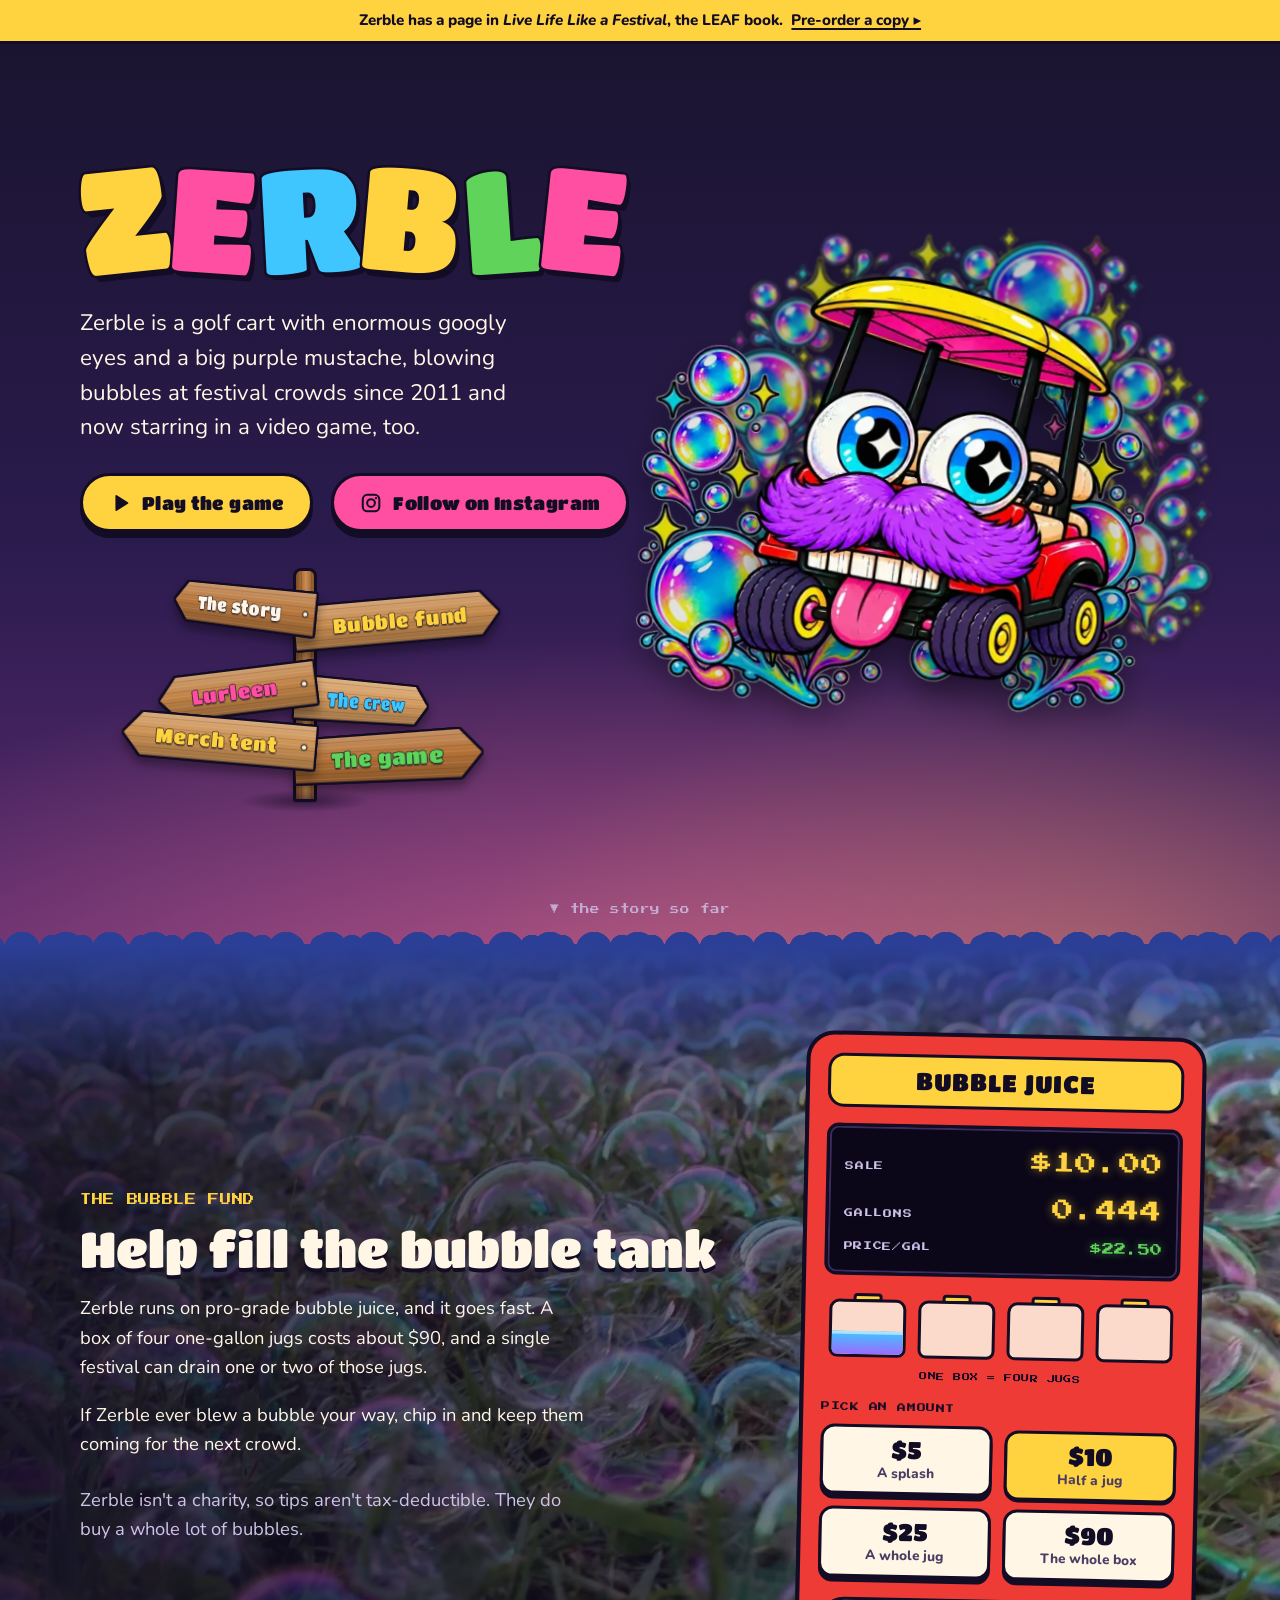
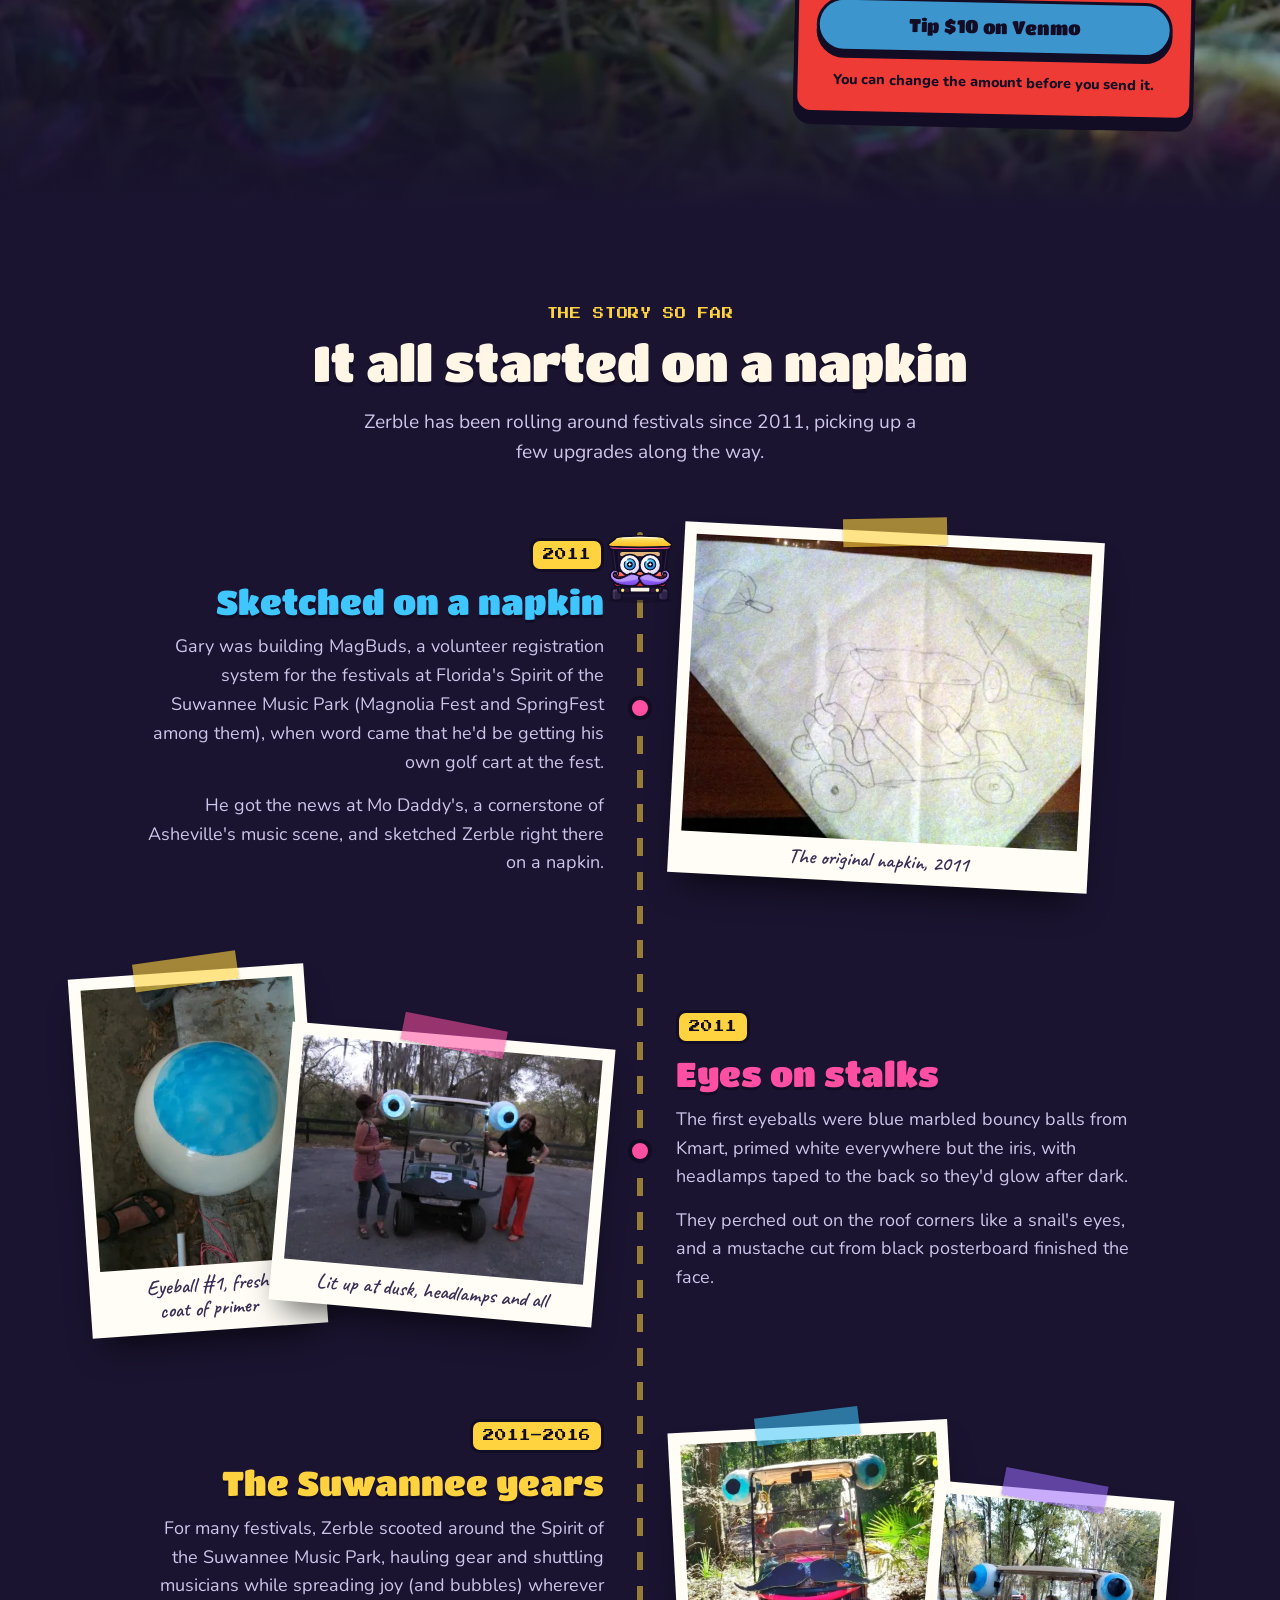
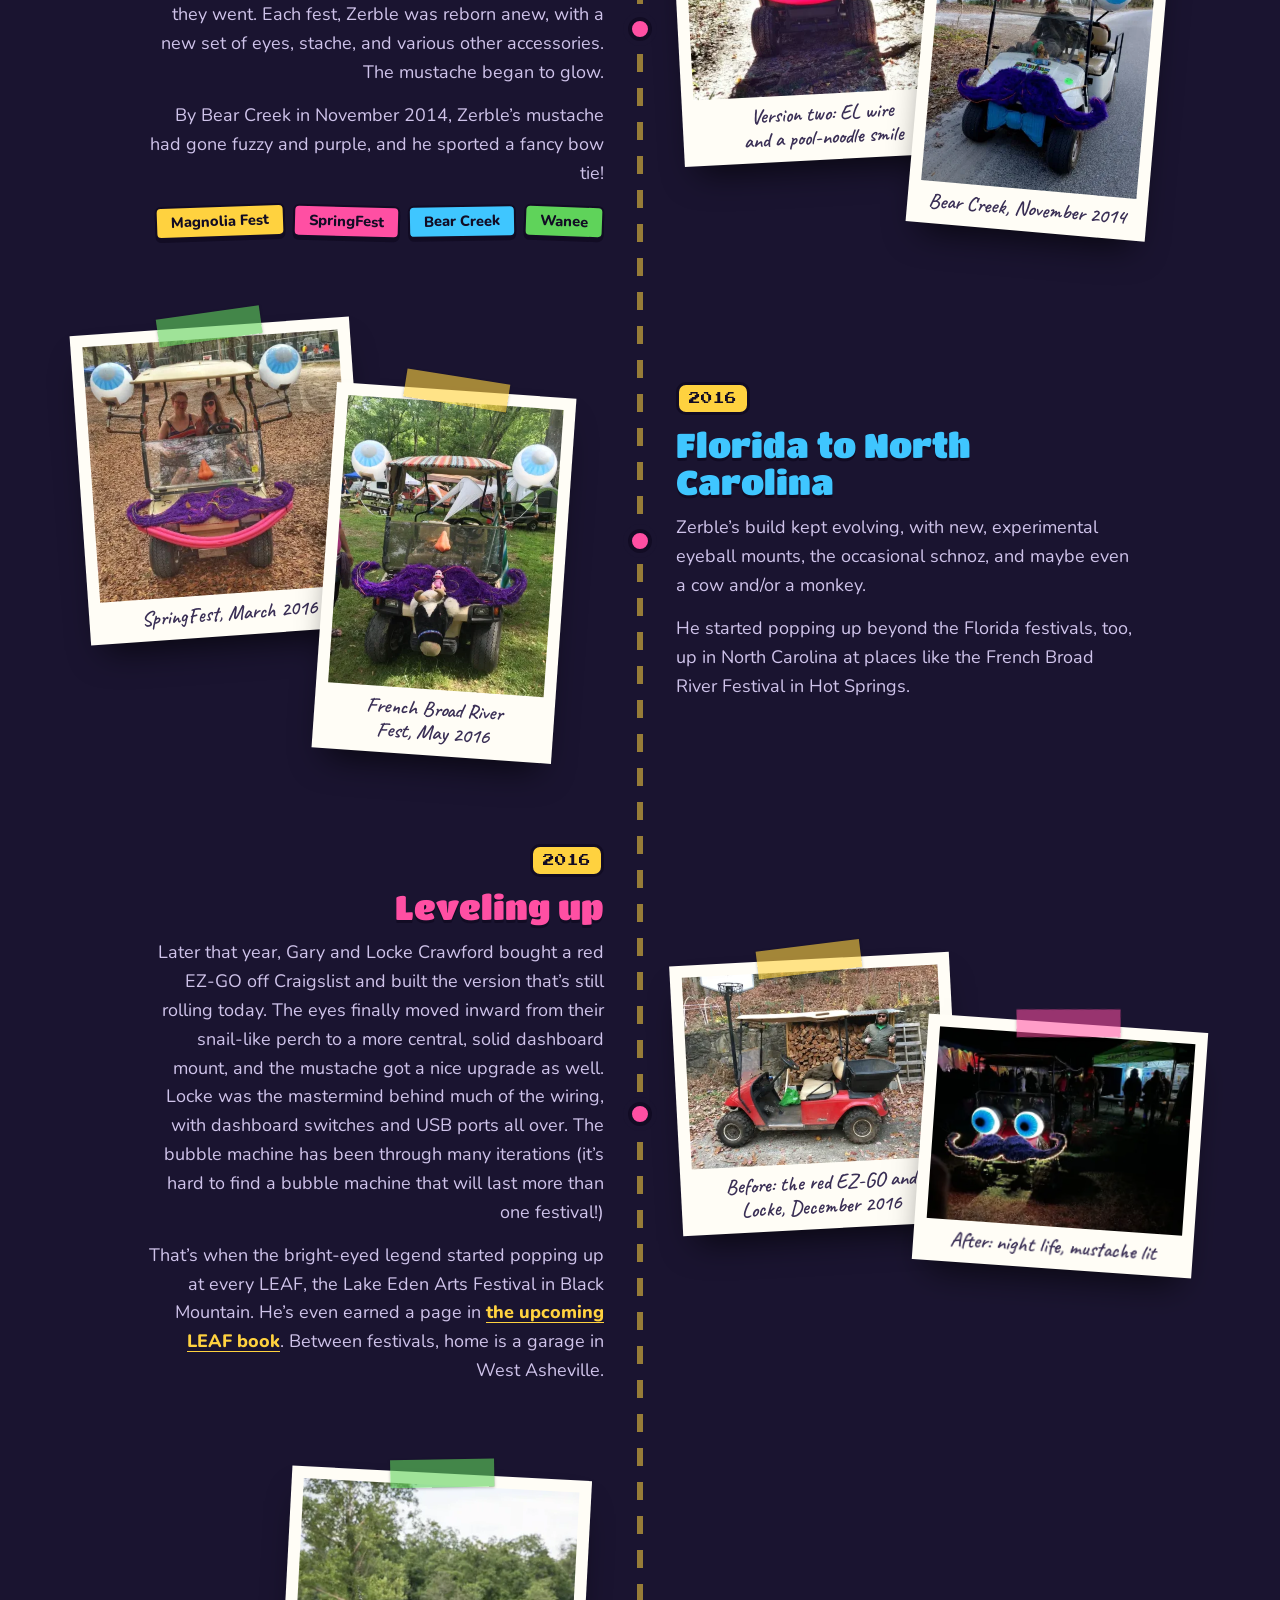
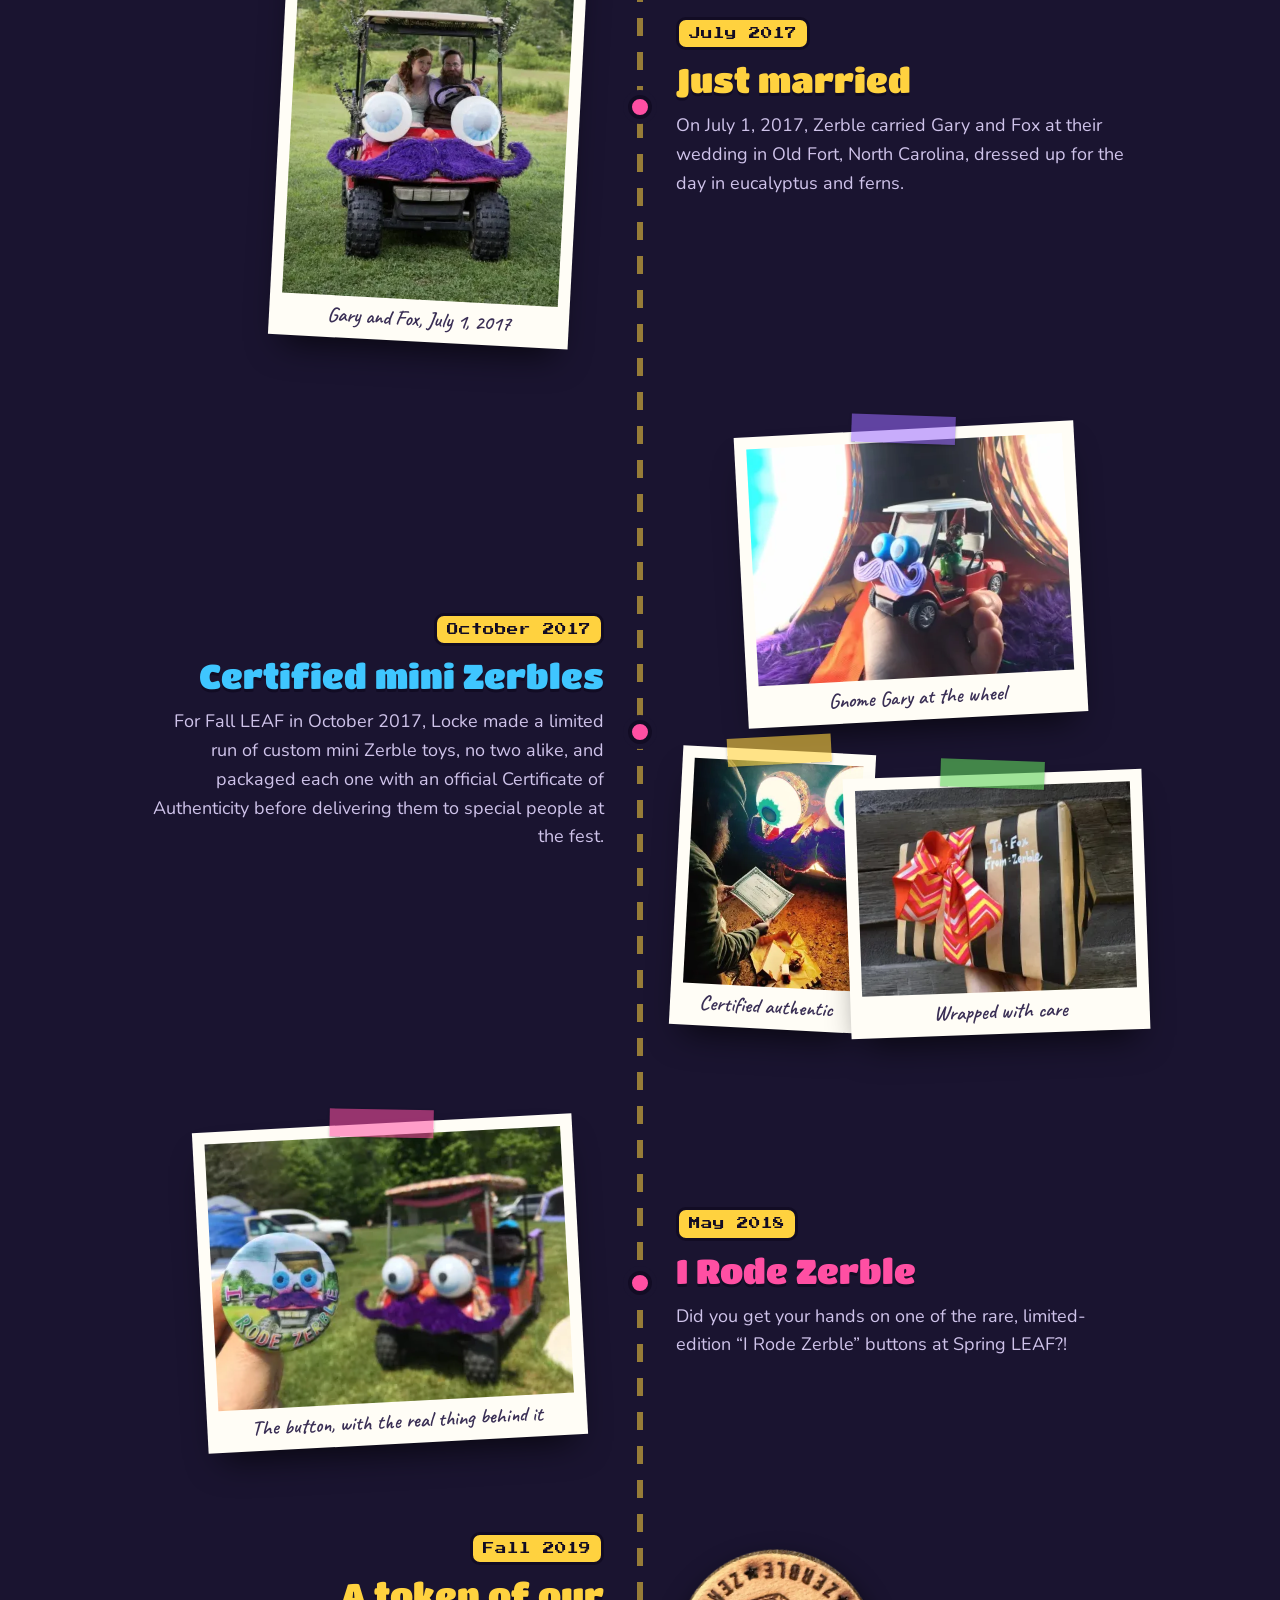
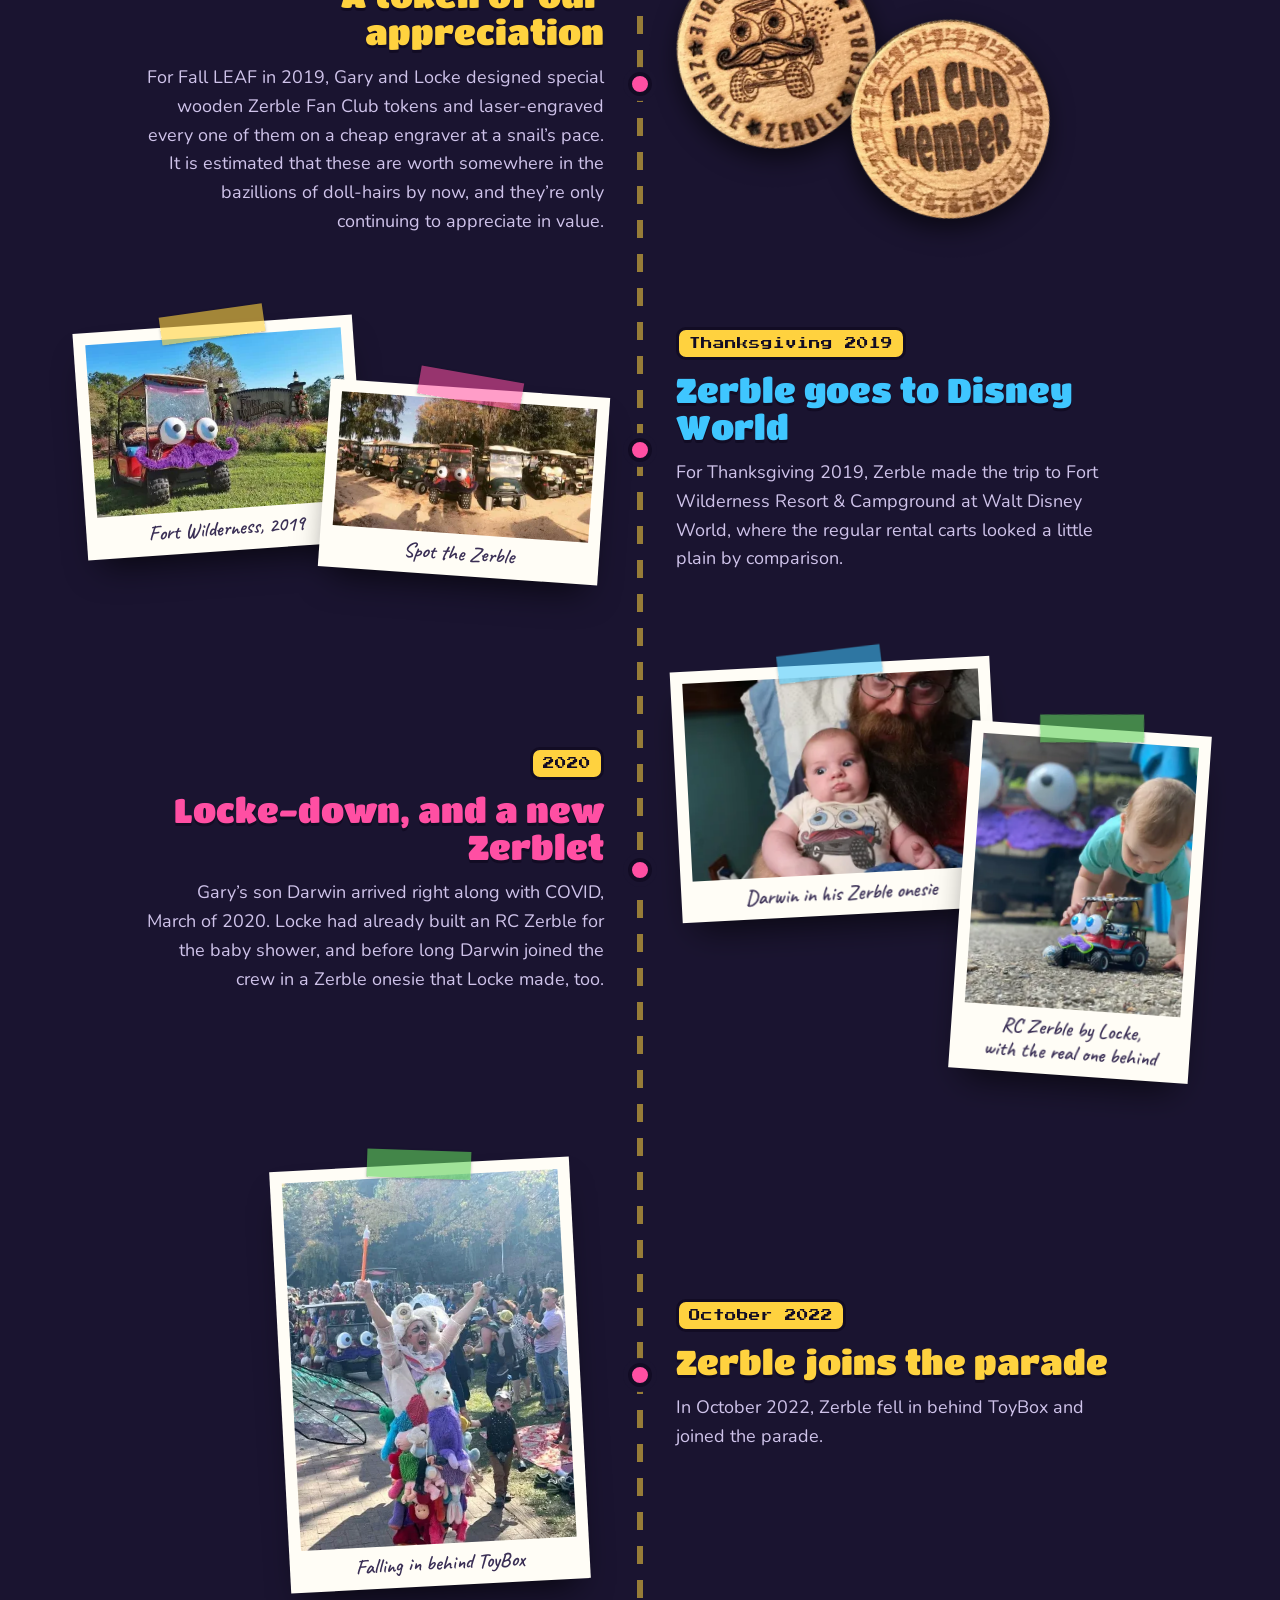
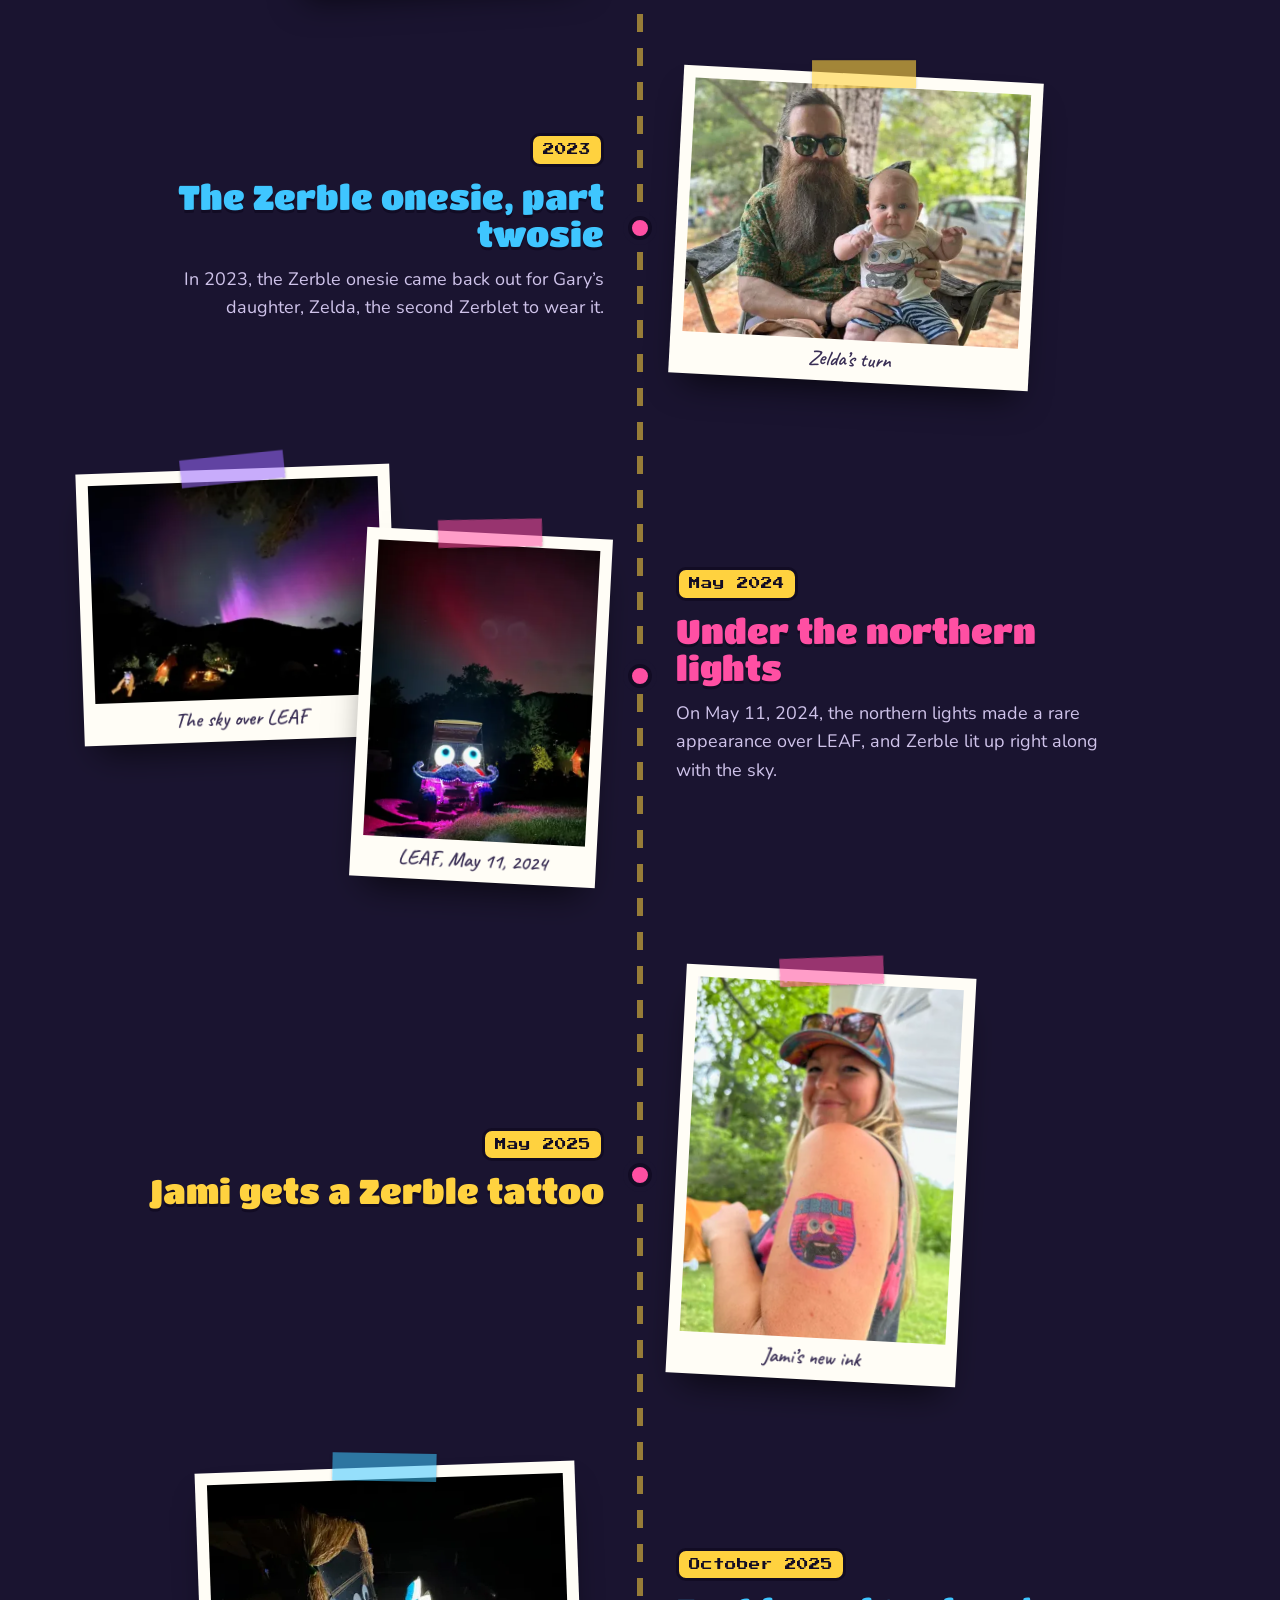
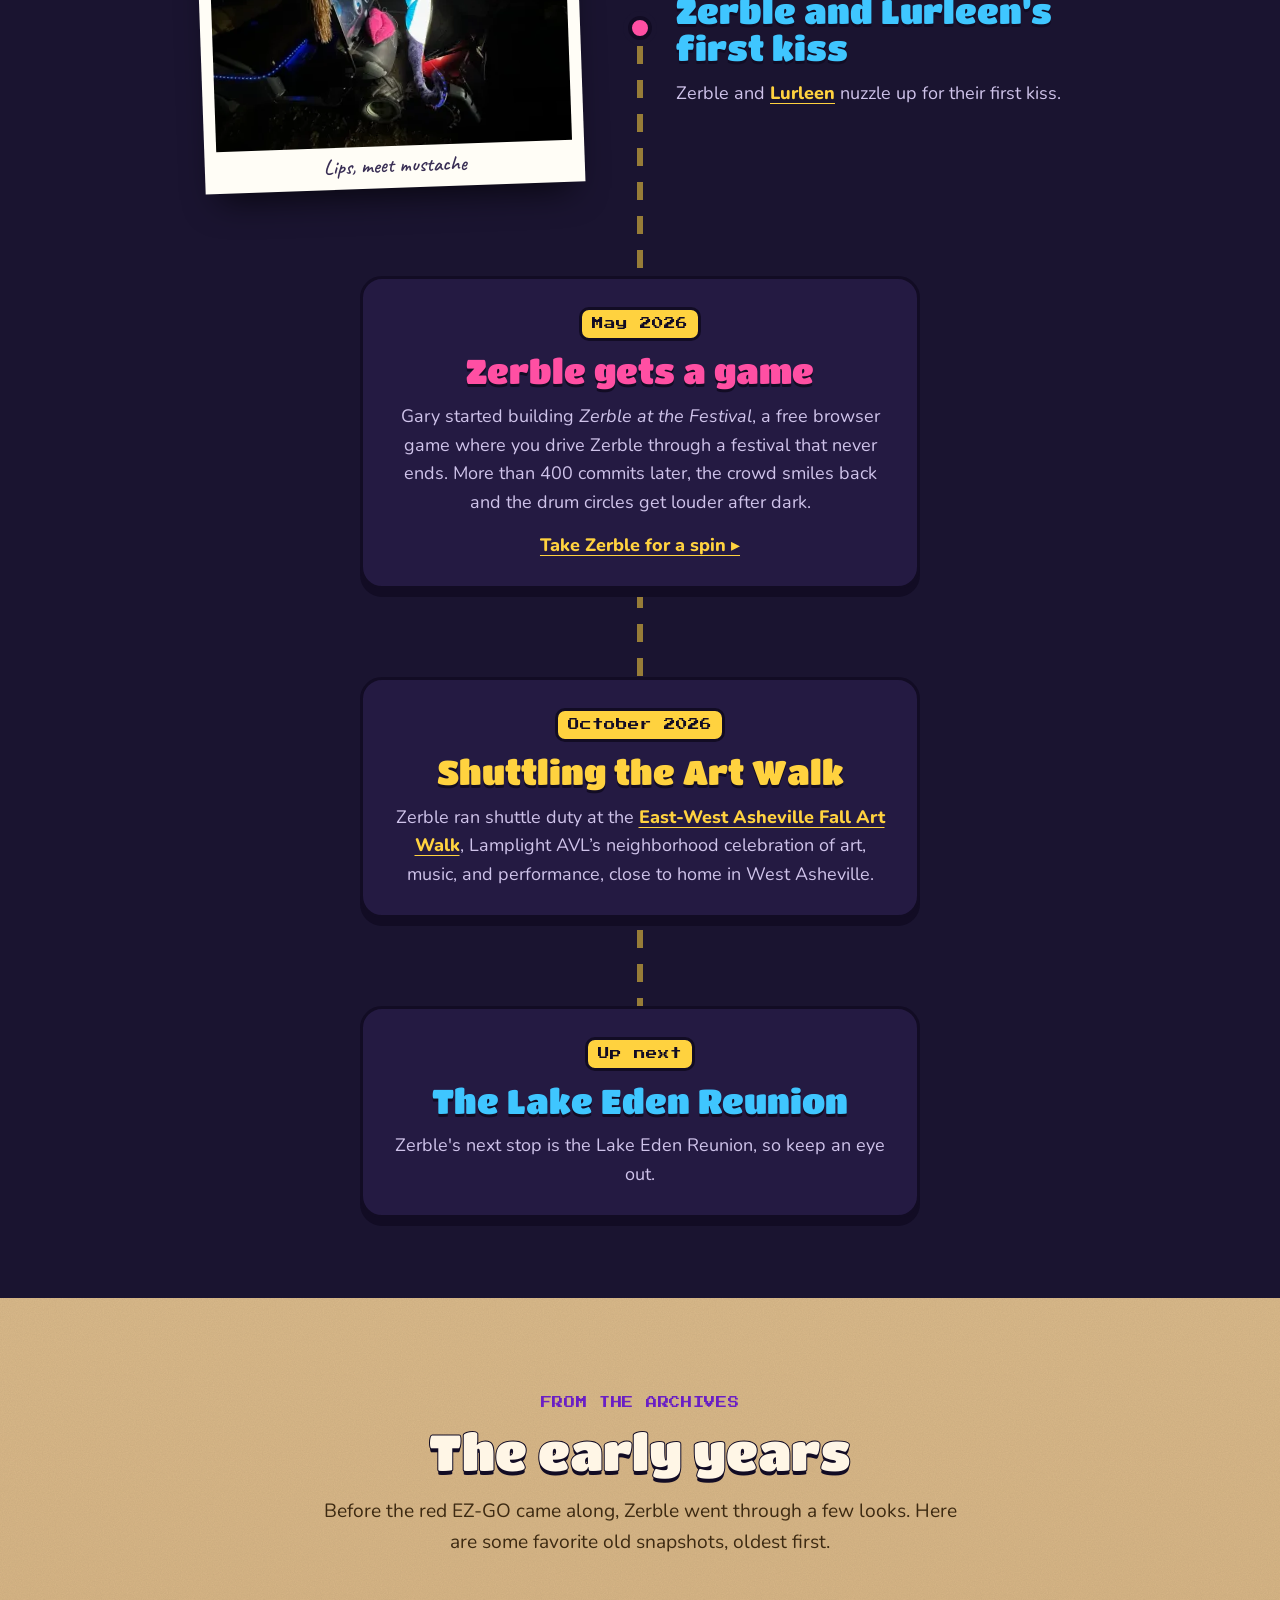
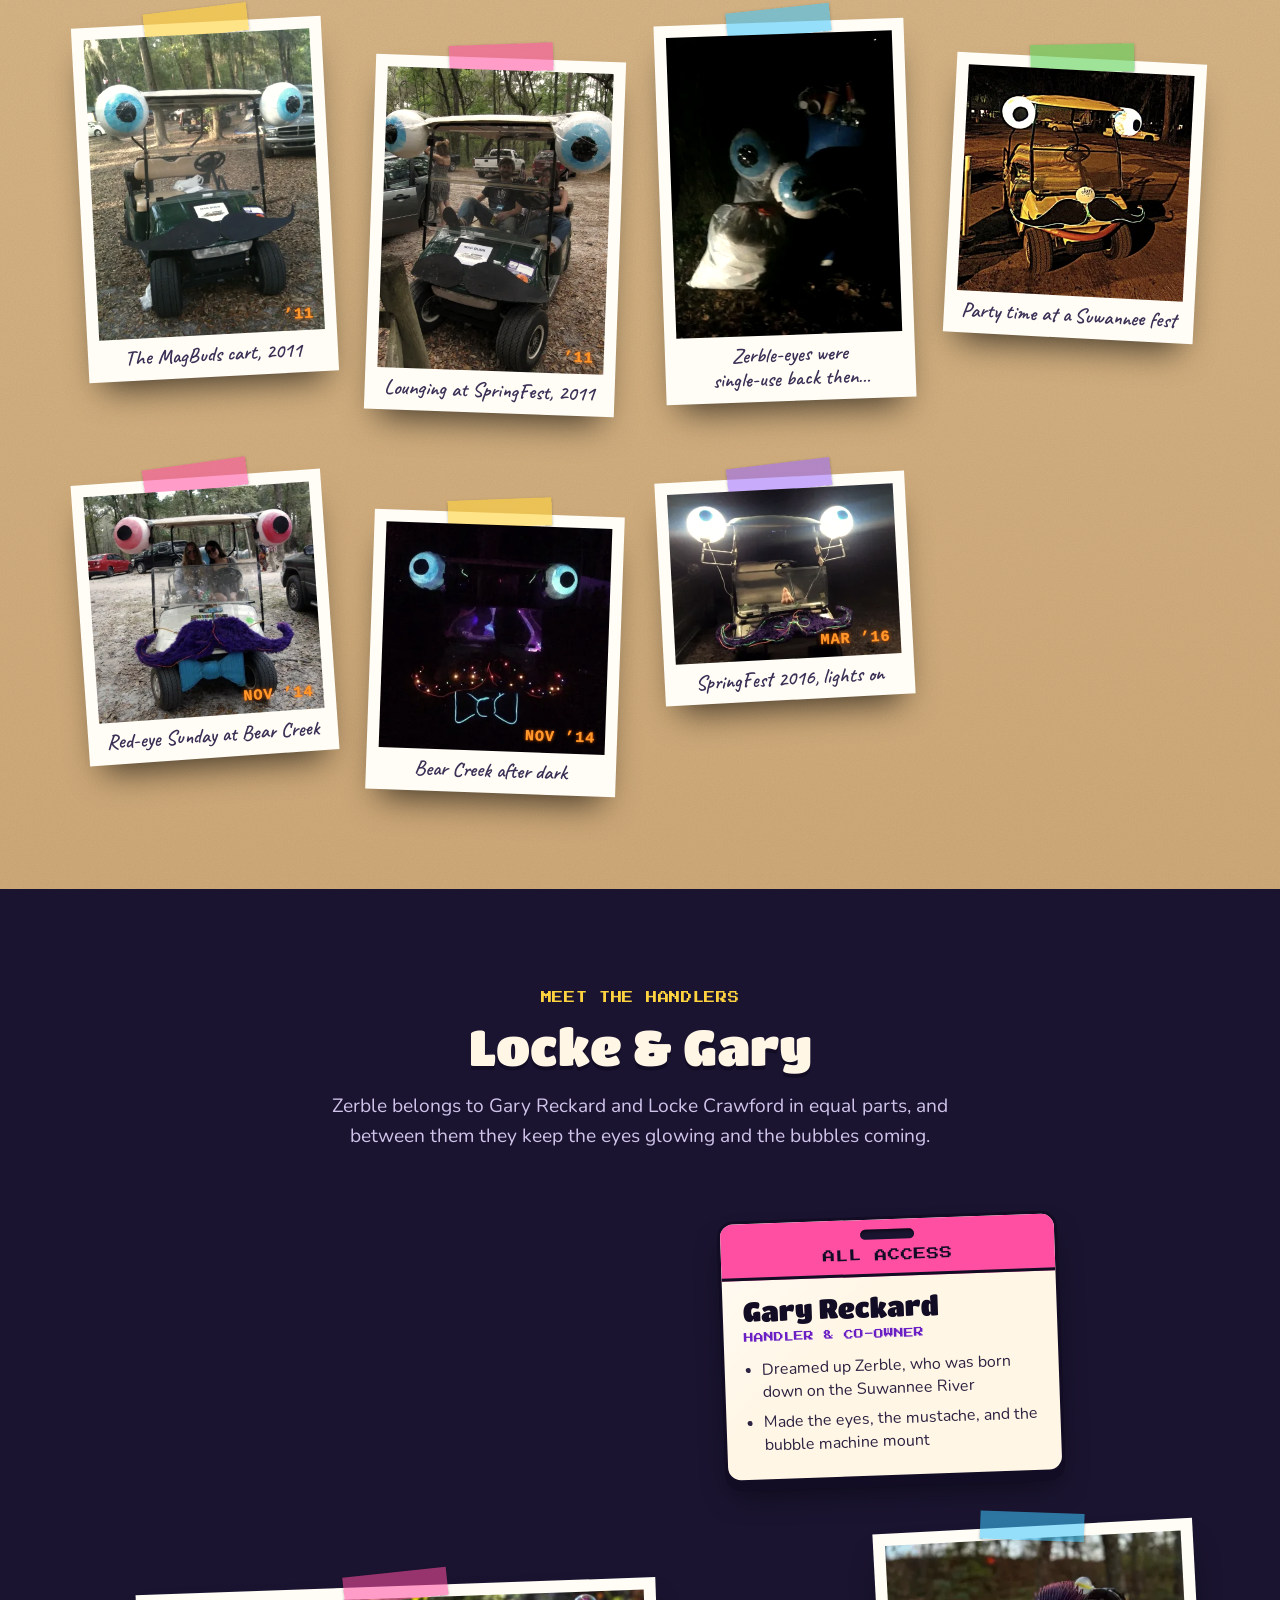
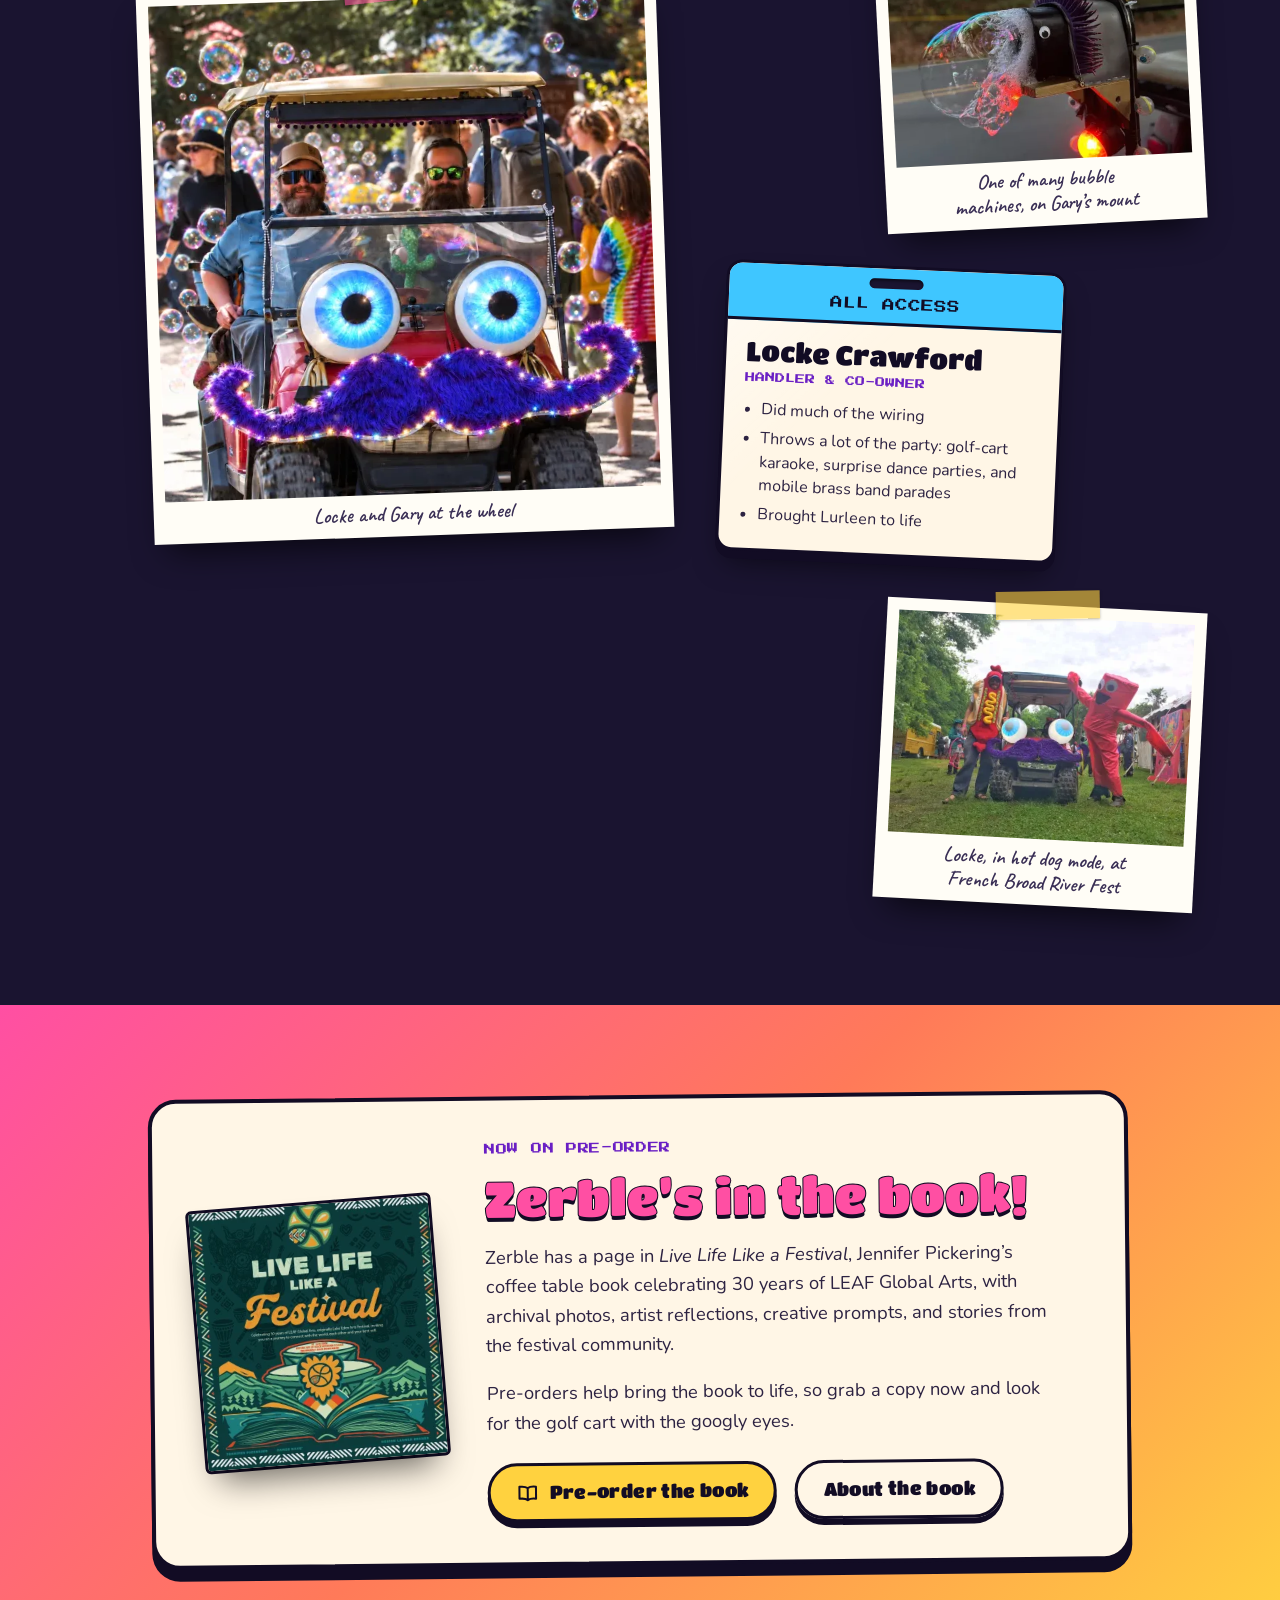
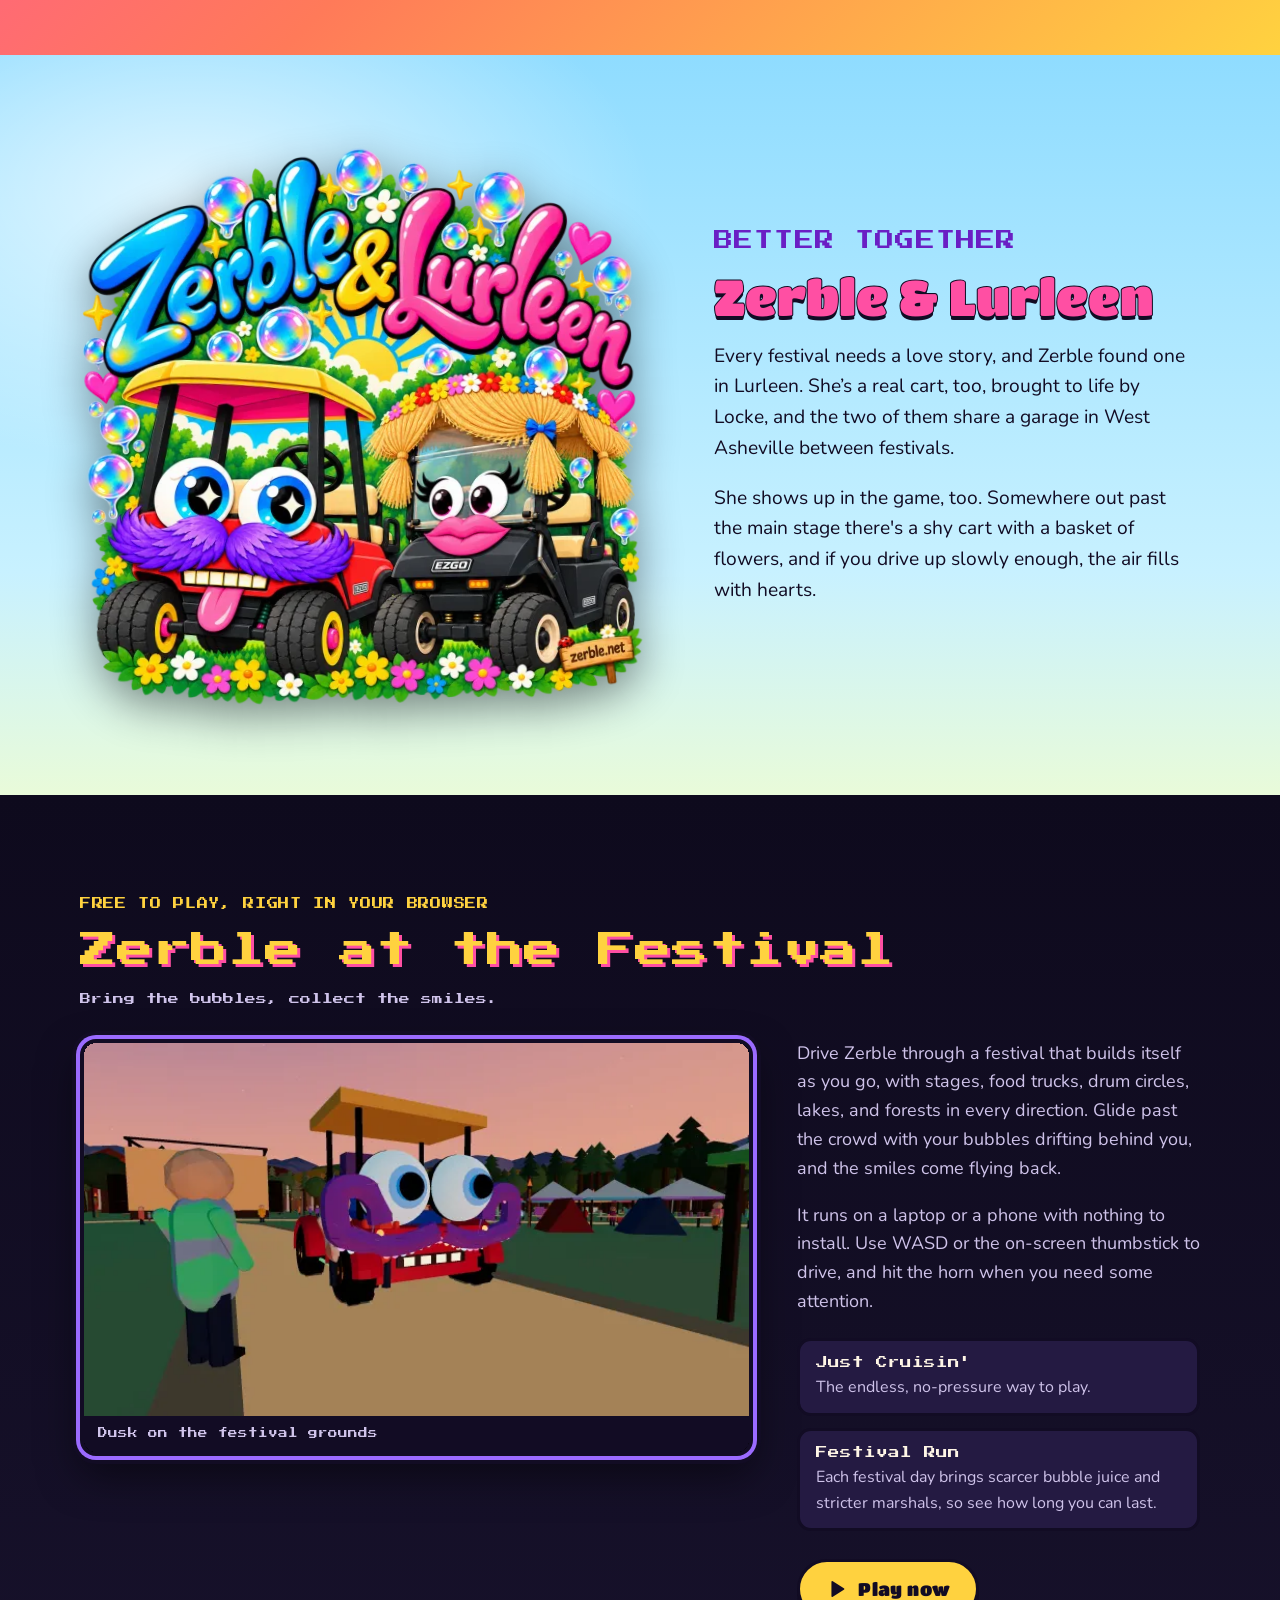
==== index.html @ 0997b36d "timeline: Locke's certified mini Zerbles (October 2017) A new moment between the wedding and the I R" ====
<!DOCTYPE html>
<html lang="en">
<head>
    <meta charset="utf-8">
    <meta name="viewport" content="width=device-width, initial-scale=1">

    <!-- Warm up the font and analytics origins before anything asks for them -->
    <link rel="preconnect" href="https://fonts.googleapis.com">
    <link rel="preconnect" href="https://fonts.gstatic.com" crossorigin>
    <link rel="preconnect" href="https://www.googletagmanager.com">
    <link rel="dns-prefetch" href="https://www.google-analytics.com">

    <!-- Google Analytics (GA4). Same property as the game. Host-gated so local
         previews and forks never send hits; only the real domain loads gtag. -->
    <script>
        (function () {
            if (!/(^|\.)zerble\.net$/.test(location.hostname)) return;
            var s = document.createElement('script');
            s.async = true;
            s.src = 'https://www.googletagmanager.com/gtag/js?id=G-CY1FNMY8H8';
            document.head.appendChild(s);
            window.dataLayer = window.dataLayer || [];
            window.gtag = function () { window.dataLayer.push(arguments); };
            window.gtag('js', new Date());
            window.gtag('config', 'G-CY1FNMY8H8');
        })();
    </script>

    <link rel="stylesheet" href="https://fonts.googleapis.com/css2?family=Caveat:wght@600&family=Nunito:wght@400;700;800&family=Press+Start+2P&family=Titan+One&display=swap">
    <link rel="stylesheet" href="assets/css/styles.css?v=2026-10-07c">
    <link rel="preload" as="image" type="image/avif"
          imagesrcset="assets/img/zerble-hero-cart-520.avif 520w, assets/img/zerble-hero-cart-1040.avif 1040w"
          imagesizes="(max-width: 860px) min(420px, 100vw - 32px), 520px">

    <title>Zerble · The Googly-Eyed Bubble-Butt Art Cart</title>
    <link rel="canonical" href="https://zerble.net/">
    <meta name="description"
          content="Zerble is a festival art cart with googly eyes and a purple mustache, born on a napkin in 2011. Follow along on Instagram, or play the free browser game.">
    <meta name="keywords"
          content="Zerble, art cart, festival art car, mustache golf cart, Zerble at the Festival, browser game, LEAF, Lake Eden Arts Festival, Live Life Like a Festival, Magnolia Fest, SpringFest, West Asheville, Asheville NC">
    <meta name="author" content="Gary Reckard">
    <meta name="robots" content="index, follow, max-image-preview:large">
    <meta name="theme-color" content="#1a1430">
    <meta name="color-scheme" content="dark">

    <link rel="icon" href="favicon.ico" sizes="any">
    <link rel="icon" type="image/png" href="favicon-96x96.png" sizes="96x96">
    <link rel="apple-touch-icon" sizes="180x180" href="apple-touch-icon.png">
    <meta name="apple-mobile-web-app-title" content="Zerble">
    <link rel="manifest" href="site.webmanifest">

    <meta property="og:type" content="website">
    <meta property="og:site_name" content="Zerble">
    <meta property="og:url" content="https://zerble.net/">
    <meta property="og:title" content="Zerble · The Googly-Eyed Bubble-Butt Art Cart">
    <meta property="og:description"
          content="A festival golf cart with googly eyes and a fluffy purple mustache, now starring in a video game and the LEAF book.">
    <meta property="og:locale" content="en_US">
    <meta property="og:image" content="https://zerble.net/assets/img/og-card.jpg?v=2026-10-06">
    <meta property="og:image:type" content="image/jpeg">
    <meta property="og:image:width" content="1200">
    <meta property="og:image:height" content="630">
    <meta property="og:image:alt" content="Painted art of Zerble at a festival at night: a red golf cart strung with lights, with giant blue googly eyes, a fluffy purple mustache, and a toothy grin with its tongue out, surrounded by bubbles beside a lit marquee sign reading ZERBLE, The Googly-Eyed Bubble-Butt Art Cart, and zerble.net.">
    <meta name="twitter:card" content="summary_large_image">
    <meta name="twitter:title" content="Zerble · The Googly-Eyed Bubble-Butt Art Cart">
    <meta name="twitter:description" content="A festival golf cart with googly eyes and a purple mustache, now starring in a video game.">
    <meta name="twitter:image" content="https://zerble.net/assets/img/og-card.jpg?v=2026-10-06">
    <meta name="twitter:image:alt" content="Painted art of Zerble at a festival at night: a red golf cart strung with lights, with giant blue googly eyes, a fluffy purple mustache, and a toothy grin with its tongue out, surrounded by bubbles beside a lit marquee sign reading ZERBLE, The Googly-Eyed Bubble-Butt Art Cart, and zerble.net.">

    <!-- Structured data. NOTE: absolute URLs use the production domain (zerble.net). -->
    <script type="application/ld+json">
    {
      "@context": "https://schema.org",
      "@graph": [
        {
          "@type": "WebSite",
          "@id": "https://zerble.net/#website",
          "name": "Zerble",
          "url": "https://zerble.net/",
          "inLanguage": "en-US",
          "publisher": { "@id": "https://zerble.net/#gary" }
        },
        {
          "@type": "WebPage",
          "@id": "https://zerble.net/#webpage",
          "url": "https://zerble.net/",
          "name": "Zerble · The Googly-Eyed Bubble-Butt Art Cart",
          "description": "Zerble is a festival art cart with googly eyes and a purple mustache, born on a napkin in 2011. Follow along on Instagram, or play the free browser game.",
          "inLanguage": "en-US",
          "isPartOf": { "@id": "https://zerble.net/#website" },
          "about": { "@id": "https://zerble.net/#zerble" },
          "mainEntity": { "@id": "https://zerble.net/#zerble" },
          "primaryImageOfPage": { "@id": "https://zerble.net/#primaryimage" },
          "hasPart": { "@id": "https://zerble.net/#game" },
          "mentions": [
            { "@id": "https://zerble.net/#lurleen" },
            { "@id": "https://zerble.net/#book" }
          ]
        },
        {
          "@type": "ImageObject",
          "@id": "https://zerble.net/#primaryimage",
          "url": "https://zerble.net/assets/img/og-card.jpg",
          "contentUrl": "https://zerble.net/assets/img/og-card.jpg",
          "width": 1200,
          "height": 630,
          "caption": "Zerble, the googly-eyed bubble-butt art cart, under a festival marquee sign at night"
        },
        {
          "@type": "VisualArtwork",
          "@id": "https://zerble.net/#zerble",
          "name": "Zerble",
          "alternateName": "Zerble the Art Cart",
          "description": "An art cart: a golf cart with giant googly eyes and a fluffy purple mustache, sketched on a napkin at Mo Daddy's in Asheville in 2011 and rebuilt on a red EZ-GO in 2016. Zerble has worked festivals ever since, from Magnolia Fest, SpringFest, Bear Creek, Wanee, and French Broad River Fest to LEAF in Black Mountain, North Carolina, hauling gear, shuttling musicians, and blowing bubbles. Co-owned by Gary Reckard and Locke Crawford, Zerble lives in a garage in West Asheville.",
          "artform": "Art car",
          "dateCreated": "2011",
          "creator": [
            { "@id": "https://zerble.net/#gary" },
            { "@id": "https://zerble.net/#locke" }
          ],
          "url": "https://zerble.net/",
          "image": [
            "https://zerble.net/assets/img/zerble-logo-512.png",
            "https://zerble.net/assets/img/history-napkin-960.jpg",
            "https://zerble.net/assets/img/archive-magbuds-cart-720.jpg",
            "https://zerble.net/assets/img/history-northern-lights-zerble-2024-720.jpg",
            "https://zerble.net/assets/img/handlers-1120.jpg",
            "https://zerble.net/assets/img/history-button-2018-800.jpg",
            "https://zerble.net/assets/img/zerble-hero-1040.webp",
            "https://zerble.net/assets/img/zerble-lurleen-1120.webp",
            "https://zerble.net/assets/img/zerble-pixel-600.webp"
          ],
          "sameAs": [
            "https://www.instagram.com/zerble_art_cart/",
            "https://www.facebook.com/Zerble",
            "https://www.facebook.com/people/Zerble-Reckard/100011338879765"
          ],
          "subjectOf": [
            { "@id": "https://zerble.net/#game" },
            { "@id": "https://zerble.net/#book" }
          ]
        },
        {
          "@type": "VisualArtwork",
          "@id": "https://zerble.net/#lurleen",
          "name": "Lurleen",
          "description": "Zerble's sweetheart: a black art cart with puffy pink lips, raffia hair, and a crown of flowers, who shares Zerble's garage in West Asheville.",
          "artform": "Art car",
          "creator": { "@id": "https://zerble.net/#locke" },
          "image": "https://zerble.net/assets/img/zerble-lurleen-1120.webp"
        },
        {
          "@type": "Book",
          "@id": "https://zerble.net/#book",
          "name": "Live Life Like a Festival",
          "author": { "@type": "Person", "name": "Jennifer Pickering" },
          "description": "A coffee table book celebrating 30 years of LEAF Global Arts, with a page about Zerble.",
          "about": { "@type": "Organization", "name": "LEAF Global Arts" },
          "url": "https://www.jenniferpickering.com/book",
          "image": "https://zerble.net/assets/img/book-cover-600.jpg"
        },
        {
          "@type": "VideoGame",
          "@id": "https://zerble.net/#game",
          "name": "Zerble at the Festival",
          "alternateName": "Zerble at the Festival: A Bubble Adventure",
          "url": "https://garyreckard.github.io/zerble-at-the-festival/",
          "description": "A free browser game where you drive Zerble through a procedural festival that never ends, trailing bubbles past the crowd to collect smiles. Two modes: Just Cruisin' and Festival Run.",
          "image": "https://zerble.net/assets/img/game-dusk-1280.jpg",
          "screenshot": "https://zerble.net/assets/img/game-dusk-1280.jpg",
          "genre": ["Driving", "Casual", "Sandbox"],
          "gamePlatform": "Web browser",
          "applicationCategory": "GameApplication",
          "operatingSystem": "Any (runs in a modern web browser)",
          "playMode": "SinglePlayer",
          "numberOfPlayers": { "@type": "QuantitativeValue", "value": 1 },
          "dateCreated": "2026-05-22",
          "inLanguage": "en",
          "isAccessibleForFree": true,
          "about": { "@id": "https://zerble.net/#zerble" },
          "author": { "@id": "https://zerble.net/#gary" },
          "offers": {
            "@type": "Offer",
            "price": "0",
            "priceCurrency": "USD",
            "availability": "https://schema.org/InStock",
            "url": "https://garyreckard.github.io/zerble-at-the-festival/"
          }
        },
        {
          "@type": "Person",
          "@id": "https://zerble.net/#gary",
          "name": "Gary Reckard",
          "description": "Co-owner and handler of Zerble. Zerble was his brainchild, born down on the Suwannee River, and he made the eyes, the mustache, and the bubble machine mount. He also built the browser game Zerble at the Festival.",
          "url": "https://github.com/garyreckard",
          "sameAs": ["https://github.com/garyreckard"]
        },
        {
          "@type": "Person",
          "@id": "https://zerble.net/#locke",
          "name": "Locke Crawford",
          "description": "Co-owner and handler of Zerble, who did much of the wiring, brought Lurleen to life, and throws a lot of the party, from golf-cart karaoke and surprise dance parties to mobile brass band parades."
        }
      ]
    }
    </script>
</head>
<body>
<a class="skip-link" href="#main">Skip to content</a>

<p class="announce">
    <a href="#book" data-ga="book_announce">Zerble has a page in <cite>Live Life Like a Festival</cite>, the LEAF book. <span>Pre-order a copy &#9656;</span></a>
</p>

<div class="bubbles" aria-hidden="true">
    <span style="--x:4%;--s:38px;--d:19s;--delay:-3s;--sway:30px"></span>
    <span class="far" style="--x:12%;--s:70px;--d:26s;--delay:-14s;--sway:-40px"></span>
    <span class="mid" style="--x:21%;--s:24px;--d:15s;--delay:-8s;--sway:20px"></span>
    <span style="--x:30%;--s:52px;--d:22s;--delay:-19s;--sway:45px"></span>
    <span class="far" style="--x:41%;--s:30px;--d:17s;--delay:-1s;--sway:-25px"></span>
    <span class="mid" style="--x:52%;--s:84px;--d:30s;--delay:-22s;--sway:35px"></span>
    <span style="--x:61%;--s:34px;--d:18s;--delay:-11s;--sway:-30px"></span>
    <span class="far" style="--x:70%;--s:58px;--d:24s;--delay:-6s;--sway:25px"></span>
    <span class="mid" style="--x:79%;--s:26px;--d:16s;--delay:-13s;--sway:-20px"></span>
    <span style="--x:87%;--s:66px;--d:28s;--delay:-17s;--sway:-45px"></span>
    <span class="far" style="--x:94%;--s:32px;--d:20s;--delay:-5s;--sway:20px"></span>
    <span style="--x:47%;--s:20px;--d:14s;--delay:-9s;--sway:15px"></span>
</div>

<header class="hero" id="top" data-screen-label="hero">
    <div class="wrap">
        <div>
            <h1 class="wordmark" aria-label="Zerble">
                <span class="ltr" aria-hidden="true" style="--base:var(--sun);--hot:var(--pink);--rot:-6deg;--hot-rot:-14deg;--lift:-.16em">Z</span><span class="ltr" aria-hidden="true" style="--base:var(--pink);--hot:var(--sky);--rot:4deg;--hot-rot:11deg;--lift:-.13em">E</span><span class="ltr" aria-hidden="true" style="--base:var(--sky);--hot:var(--sun);--rot:-3deg;--hot-rot:-9deg;--lift:-.16em">R</span><span class="ltr" aria-hidden="true" style="--base:var(--sun);--hot:var(--leaf);--rot:5deg;--hot-rot:12deg;--lift:-.13em">B</span><span class="ltr" aria-hidden="true" style="--base:var(--leaf);--hot:var(--pink);--rot:-4deg;--hot-rot:-10deg;--lift:-.16em">L</span><span class="ltr" aria-hidden="true" style="--base:var(--pink);--hot:var(--sun);--rot:6deg;--hot-rot:13deg;--lift:-.13em">E</span>
            </h1>
            <p class="lead">Zerble is a golf cart with enormous googly eyes and a big purple mustache, blowing bubbles at festival crowds since 2011 and now starring in a video game, too.</p>
            <div class="btn-row">
                <a class="btn btn-play" href="https://garyreckard.github.io/zerble-at-the-festival/" data-ga="play_game_hero">
                    <svg viewBox="0 0 24 24" aria-hidden="true" focusable="false"><path fill="currentColor" d="M7 4.5v15a1 1 0 0 0 1.5.86l12-7.5a1 1 0 0 0 0-1.72l-12-7.5A1 1 0 0 0 7 4.5Z"/></svg>
                    Play the game
                </a>
                <a class="btn btn-gram" href="https://www.instagram.com/zerble_art_cart/" data-ga="instagram_hero">
                    <svg viewBox="0 0 24 24" aria-hidden="true" focusable="false"><rect x="3" y="3" width="18" height="18" rx="5" fill="none" stroke="currentColor" stroke-width="2.2"/><circle cx="12" cy="12" r="4.2" fill="none" stroke="currentColor" stroke-width="2.2"/><circle cx="17.4" cy="6.6" r="1.3" fill="currentColor"/></svg>
                    Follow on Instagram
                </a>
            </div>
            <nav class="signpost" aria-label="Around the site">
                <ul>
                    <li class="to-r"><a class="board" href="#bubble-juice" data-ga="signpost_bubble_fund" style="--rot:-5deg;--wood:#c68b50;--paint:var(--sun)">Bubble fund</a></li>
                    <li class="to-l"><a class="board" href="#story" data-ga="signpost_story" style="--rot:6deg;--ry:-26deg;--wood:#b9793f;--paint:var(--cream)">The story</a></li>
                    <li class="to-r"><a class="board" href="#handlers" data-ga="signpost_crew" style="--rot:4deg;--ry:28deg;--wood:#d29a5e;--paint:var(--sky)">The crew</a></li>
                    <li class="to-l"><a class="board" href="#lurleen" data-ga="signpost_lurleen" style="--rot:-7deg;--wood:#c08347;--paint:var(--pink)">Lurleen</a></li>
                    <li class="to-r"><a class="board" href="#game" data-ga="signpost_game" style="--rot:-3deg;--ry:-22deg;--wood:#b47237;--paint:var(--leaf)">The game</a></li>
                    <li class="to-l"><a class="board" href="#merch" data-ga="signpost_merch" style="--rot:5deg;--wood:#cc9255;--paint:var(--sun)">Merch tent</a></li>
                </ul>
            </nav>
        </div>
        <div class="hero-art">
            <picture class="hero-layer hero-layer--arch">
                <source type="image/avif" srcset="assets/img/zerble-hero-arch-520.avif 520w, assets/img/zerble-hero-arch-780.avif 780w" sizes="(max-width: 860px) min(420px, 100vw - 32px), 520px">
                <source type="image/webp" srcset="assets/img/zerble-hero-arch-520.webp 520w, assets/img/zerble-hero-arch-780.webp 780w" sizes="(max-width: 860px) min(420px, 100vw - 32px), 520px">
                <img src="assets/img/zerble-hero-arch-720.png" width="720" height="576" decoding="async" alt="">
            </picture>
            <picture class="hero-layer hero-layer--corners">
                <source type="image/avif" srcset="assets/img/zerble-hero-corners-520.avif 520w, assets/img/zerble-hero-corners-780.avif 780w" sizes="(max-width: 860px) min(420px, 100vw - 32px), 520px">
                <source type="image/webp" srcset="assets/img/zerble-hero-corners-520.webp 520w, assets/img/zerble-hero-corners-780.webp 780w" sizes="(max-width: 860px) min(420px, 100vw - 32px), 520px">
                <img src="assets/img/zerble-hero-corners-720.png" width="720" height="576" decoding="async" alt="">
            </picture>
            <picture class="hero-layer hero-layer--cart">
                <source type="image/avif" srcset="assets/img/zerble-hero-cart-520.avif 520w, assets/img/zerble-hero-cart-1040.avif 1040w" sizes="(max-width: 860px) min(420px, 100vw - 32px), 520px">
                <source type="image/webp" srcset="assets/img/zerble-hero-cart-520.webp 520w, assets/img/zerble-hero-cart-1040.webp 1040w" sizes="(max-width: 860px) min(420px, 100vw - 32px), 520px">
                <img src="assets/img/zerble-hero-cart-720.png" width="720" height="576" fetchpriority="high" decoding="async"
                     alt="Sticker art of Zerble: a red golf cart with a yellow roof, giant blue googly eyes, a fluffy purple mustache, and tongue out, framed by an arch of rainbow bubbles and sparkles.">
            </picture>
            <button class="tilt-chip" type="button" data-ga="hero_tilt" hidden>
                <svg viewBox="0 0 24 24" aria-hidden="true" focusable="false"><rect x="6.5" y="2.5" width="11" height="19" rx="2.5" fill="none" stroke="currentColor" stroke-width="2.2"/><circle cx="12" cy="18" r="1.2" fill="currentColor"/></svg>
                Tap to tilt
            </button>
        </div>
    </div>
    <a class="scroll-cue" href="#story">▼ the story so far</a>
</header>

<main id="main">
    <section class="tank" id="bubble-juice" data-screen-label="bubble-juice" aria-labelledby="tank-title">
        <div class="tank-bg" aria-hidden="true">
            <picture>
                <source type="image/webp" srcset="assets/img/zerbubbles-800.webp 800w, assets/img/zerbubbles-1600.webp 1600w" sizes="100vw">
                <img src="assets/img/zerbubbles-1600.jpg" width="1600" height="1066" loading="lazy" decoding="async" alt="">
            </picture>
        </div>
        <div class="wrap tank-grid">
            <div class="tank-text">
                <p class="eyebrow">The bubble fund</p>
                <h2 id="tank-title">Help fill the bubble tank</h2>
                <p>Zerble runs on pro-grade bubble juice, and it goes fast. A box of four one-gallon jugs costs about $90, and a single festival can drain one or two of those jugs.</p>
                <p>If Zerble ever blew a bubble your way, chip in and keep them coming for the next crowd.</p>
                <p class="tank-fine">Zerble isn't a charity, so tips aren't tax-deductible. They do buy a whole lot of bubbles.</p>
            </div>

            <div class="pump" data-price="22.50">
                <p class="pump-sign" aria-hidden="true">Bubble juice</p>
                <div class="pump-screen" aria-hidden="true">
                    <p class="pump-row"><span>Sale</span><b data-pump="sale">$10.00</b></p>
                    <p class="pump-row"><span>Gallons</span><b data-pump="gallons">0.444</b></p>
                    <p class="pump-row pump-row--price"><span>Price/gal</span><b>$22.50</b></p>
                </div>
                <div class="jugs" aria-hidden="true">
                    <span class="jug"><span style="--fill:.444"></span></span>
                    <span class="jug"><span style="--fill:0"></span></span>
                    <span class="jug"><span style="--fill:0"></span></span>
                    <span class="jug"><span style="--fill:0"></span></span>
                    <small>One box = four jugs</small>
                </div>
                <fieldset class="grades">
                    <legend>Pick an amount</legend>
                    <label class="grade"><input type="radio" name="tip" value="5"><b>$5</b><span>A splash</span></label>
                    <label class="grade"><input type="radio" name="tip" value="10" checked><b>$10</b><span>Half a jug</span></label>
                    <label class="grade"><input type="radio" name="tip" value="25"><b>$25</b><span>A whole jug</span></label>
                    <label class="grade"><input type="radio" name="tip" value="90"><b>$90</b><span>The whole box</span></label>
                </fieldset>
                <p class="sr-only" aria-live="polite" data-pump="summary">$10 buys about 0.4 gallons of bubble juice.</p>
                <div class="pump-pay">
                    <a class="btn btn-venmo" href="https://venmo.com/zerble?txn=pay&amp;amount=10&amp;note=Bubble%20juice%20for%20Zerble" data-pay="venmo" data-ga="tip_venmo" data-ga-amount="10"><span>Tip <span class="amt">$10</span> on Venmo</span></a>
                </div>
                <p class="pump-note">You can change the amount before you send it.</p>
            </div>
        </div>
    </section>

    <section class="story" id="story" data-screen-label="story" aria-labelledby="story-title">
        <div class="wrap">
            <div class="story-head">
                <p class="eyebrow">The story so far</p>
                <h2 id="story-title">It all started on a napkin</h2>
                <p>Zerble has been rolling around festivals since 2011, picking up a few upgrades along the way.</p>
            </div>

            <ol class="timeline">
                <li class="moment">
                    <div class="moment-text">
                        <p class="when"><time datetime="2011">2011</time></p>
                        <h3>Sketched on a napkin</h3>
                        <p>Gary was building MagBuds, a volunteer registration system for the festivals at Florida's Spirit of the Suwannee Music Park (Magnolia Fest and SpringFest among them), when word came that he'd be getting his own golf cart at the fest.</p>
                        <p>He got the news at Mo Daddy's, a cornerstone of Asheville's music scene, and sketched Zerble right there on a napkin.</p>
                    </div>
                    <div class="moment-media">
                        <figure class="snap" style="--w:420px;--tilt:3deg">
                            <picture>
                                <source type="image/webp" srcset="assets/img/history-napkin-480.webp 480w, assets/img/history-napkin-960.webp 960w" sizes="(max-width: 860px) calc(100vw - 110px), 420px">
                                <img src="assets/img/history-napkin-960.jpg" width="960" height="720" loading="lazy" decoding="async"
                                     alt="The original 2011 pencil sketch of Zerble on a folded paper napkin: a golf cart with eyes on stalks and a curly mustache.">
                            </picture>
                            <figcaption>The original napkin, 2011</figcaption>
                        </figure>
                    </div>
                </li>

                <li class="moment moment--flip">
                    <div class="moment-text">
                        <p class="when"><time datetime="2011">2011</time></p>
                        <h3>Eyes on stalks</h3>
                        <p>The first eyeballs were blue marbled bouncy balls from Kmart, primed white everywhere but the iris, with headlamps taped to the back so they'd glow after dark.</p>
                        <p>They perched out on the roof corners like a snail's eyes, and a mustache cut from black posterboard finished the face.</p>
                    </div>
                    <div class="moment-media snaps">
                        <figure class="snap" style="--w:240px;--tilt:-4deg">
                            <picture>
                                <source type="image/webp" srcset="assets/img/history-first-eyeball-360.webp 360w, assets/img/history-first-eyeball-720.webp 720w" sizes="(max-width: 860px) 42vw, 240px">
                                <img src="assets/img/history-first-eyeball-720.jpg" width="720" height="960" loading="lazy" decoding="async"
                                     alt="The first Zerble eyeball: a big bouncy ball primed white, with its marbled blue iris left showing.">
                            </picture>
                            <figcaption>Eyeball #1, fresh coat of primer</figcaption>
                        </figure>
                        <figure class="snap" style="--w:330px;--tilt:5deg;--tape:rgba(255,79,163,.55);--tape-rot:6deg">
                            <picture>
                                <source type="image/webp" srcset="assets/img/history-glowing-eyes-400.webp 400w, assets/img/history-glowing-eyes-800.webp 800w" sizes="(max-width: 860px) 46vw, 330px">
                                <img src="assets/img/history-glowing-eyes-800.jpg" width="800" height="600" loading="lazy" decoding="async"
                                     alt="Two friends pose beside the original Zerble at dusk, each resting a hand on a giant eyeball glowing blue from the headlamp inside, above a black posterboard mustache and a MAG BUDS sign.">
                            </picture>
                            <figcaption>Lit up at dusk, headlamps and all</figcaption>
                        </figure>
                    </div>
                </li>

                <li class="moment">
                    <div class="moment-text">
                        <p class="when"><time datetime="2011">2011</time>&ndash;<time datetime="2016">2016</time></p>
                        <h3>The Suwannee years</h3>
                        <p>For many festivals, Zerble scooted around the Spirit of the Suwannee Music Park, hauling gear and shuttling musicians while spreading joy (and bubbles) wherever they went. Each fest, Zerble was reborn anew, with a new set of eyes, stache, and various other accessories. The mustache began to glow.</p>
                        <p>By Bear Creek in November 2014, Zerble&rsquo;s mustache had gone fuzzy and purple, and he sported a fancy bow tie!</p>
                        <ul class="bands" aria-label="Suwannee festivals Zerble has worked">
                            <li>Magnolia Fest</li>
                            <li>SpringFest</li>
                            <li>Bear Creek</li>
                            <li>Wanee</li>
                        </ul>
                    </div>
                    <div class="moment-media snaps">
                        <figure class="snap" style="--w:280px;--tilt:-3deg;--tape:rgba(63,198,255,.55)">
                            <picture>
                                <source type="image/webp" srcset="assets/img/history-el-wire-360.webp 360w, assets/img/history-el-wire-720.webp 720w" sizes="(max-width: 860px) min(320px, 100vw - 110px), 320px">
                                <img src="assets/img/history-el-wire-720.jpg" width="720" height="720" loading="lazy" decoding="async"
                                     alt="An early Zerble on a wooded festival trail: a golf cart with blue eyeballs on the roof corners, a black posterboard mustache outlined in glowing EL wire, and a pink pool-noodle smile.">
                            </picture>
                            <figcaption>Version two: EL wire and a pool-noodle smile</figcaption>
                        </figure>
                        <figure class="snap" style="--w:240px;--tilt:5deg;--tape:rgba(155,107,255,.55);--tape-rot:6deg">
                            <picture>
                                <source type="image/webp" srcset="assets/img/history-bear-creek-2014-360.webp 360w, assets/img/history-bear-creek-2014-720.webp 720w" sizes="(max-width: 860px) 46vw, 240px">
                                <img src="assets/img/history-bear-creek-2014-720.jpg" width="720" height="960" loading="lazy" decoding="async"
                                     alt="Zerble at Bear Creek in November 2014: a white golf cart with blue eyeballs on the roof corners, a fuzzy purple mustache traced in EL wire, and a big blue bow tie on the front.">
                            </picture>
                            <figcaption>Bear Creek, November 2014</figcaption>
                        </figure>
                    </div>
                </li>

                <li class="moment moment--flip">
                    <div class="moment-text">
                        <p class="when"><time datetime="2016">2016</time></p>
                        <h3>Florida to North Carolina</h3>
                        <p>Zerble&rsquo;s build kept evolving, with new, experimental eyeball mounts, the occasional schnoz, and maybe even a cow and/or a monkey.</p>
                        <p>He started popping up beyond the Florida festivals, too, up in North Carolina at places like the French Broad River Festival in Hot Springs.</p>
                    </div>
                    <div class="moment-media snaps">
                        <figure class="snap" style="--w:280px;--tilt:-4deg;--tape:rgba(95,211,90,.6)">
                            <picture>
                                <source type="image/webp" srcset="assets/img/history-springfest-2016-360.webp 360w, assets/img/history-springfest-2016-720.webp 720w" sizes="(max-width: 860px) 46vw, 280px">
                                <img src="assets/img/history-springfest-2016-720.jpg" width="720" height="720" loading="lazy" decoding="async"
                                     alt="Two friends sit in Zerble at Suwannee SpringFest 2016: a cream golf cart with eyeballs on pipe stalks, an orange nose on the windshield, a fuzzy purple mustache laced with EL wire, and a pink pool-noodle smile.">
                            </picture>
                            <figcaption>SpringFest, March 2016</figcaption>
                        </figure>
                        <figure class="snap" style="--w:240px;--tilt:4deg;--tape:rgba(255,210,63,.6);--tape-rot:5deg">
                            <picture>
                                <source type="image/webp" srcset="assets/img/history-french-broad-2016-360.webp 360w, assets/img/history-french-broad-2016-720.webp 720w" sizes="(max-width: 860px) 46vw, 240px">
                                <img src="assets/img/history-french-broad-2016-720.jpg" width="720" height="960" loading="lazy" decoding="async"
                                     alt="The rented Zerble built at the French Broad River Festival in May 2016: eyeballs on pipe stalks, a patterned roof cover, an orange nose, a fuzzy purple mustache laced with EL wire, and a plush cow head and sock monkey on the front.">
                            </picture>
                            <figcaption>French Broad River Fest, May 2016</figcaption>
                        </figure>
                    </div>
                </li>

                <li class="moment">
                    <div class="moment-text">
                        <p class="when"><time datetime="2016">2016</time></p>
                        <h3>Leveling up</h3>
                        <p>Later that year, Gary and Locke Crawford bought a red EZ-GO off Craigslist and built the version that&rsquo;s still rolling today. The eyes finally moved inward from their snail-like perch to a more central, solid dashboard mount, and the mustache got a nice upgrade as well. Locke was the mastermind behind much of the wiring, with dashboard switches and USB ports all over. The bubble machine has been through many iterations (it&rsquo;s hard to find a bubble machine that will last more than one festival!)</p>
                        <p>That&rsquo;s when the bright-eyed legend started popping up at every LEAF, the Lake Eden Arts Festival in Black Mountain. He&rsquo;s even earned a page in <a class="text-link" href="#book">the upcoming LEAF book</a>. Between festivals, home is a garage in West Asheville.</p>
                    </div>
                    <div class="moment-media snaps">
                        <figure class="snap" style="--w:320px;--tilt:-3deg;--tape:rgba(255,210,63,.6)">
                            <picture>
                                <source type="image/webp" srcset="assets/img/history-before-2016-400.webp 400w, assets/img/history-before-2016-800.webp 800w" sizes="(max-width: 860px) 46vw, 320px">
                                <img src="assets/img/history-before-2016-800.jpg" width="800" height="600" loading="lazy" decoding="async"
                                     alt="Locke gives two thumbs up beside the stock red EZ-GO in December 2016, before it became Zerble: a plain tan roof, a cargo bin on the back, and a woodpile behind.">
                            </picture>
                            <figcaption>Before: the red EZ-GO and Locke, December 2016</figcaption>
                        </figure>
                        <figure class="snap" style="--w:320px;--tilt:4deg;--tape:rgba(255,79,163,.55)">
                            <picture>
                                <source type="image/webp" srcset="assets/img/history-night-life-400.webp 400w, assets/img/history-night-life-800.webp 800w" sizes="(max-width: 860px) 46vw, 330px">
                                <img src="assets/img/history-night-life-800.jpg" width="800" height="600" loading="lazy" decoding="async"
                                     alt="Today's Zerble at night beside a festival beer tent, its giant eyes glowing blue and the purple mustache outlined in warm lights.">
                            </picture>
                            <figcaption>After: night life, mustache lit</figcaption>
                        </figure>
                    </div>
                </li>

                <li class="moment moment--flip">
                    <div class="moment-text">
                        <p class="when"><time datetime="2017-07-01">July 2017</time></p>
                        <h3>Just married</h3>
                        <p>On July 1, 2017, Zerble carried Gary and Fox at their wedding in Old Fort, North Carolina, dressed up for the day in eucalyptus and ferns.</p>
                    </div>
                    <div class="moment-media">
                        <figure class="snap" style="--w:300px;--tilt:3deg;--tape:rgba(95,211,90,.6)">
                            <picture>
                                <source type="image/webp" srcset="assets/img/history-wedding-2017-360.webp 360w, assets/img/history-wedding-2017-720.webp 720w" sizes="(max-width: 860px) min(300px, 100vw - 110px), 300px">
                                <img src="assets/img/history-wedding-2017-720.jpg" width="720" height="1080" loading="lazy" decoding="async"
                                     alt="Gary and Fox ride Zerble on their wedding day: the red cart trimmed with eucalyptus and ferns, with its big eyes, orange nose, and fuzzy purple mustache.">
                            </picture>
                            <figcaption>Gary and Fox, July 1, 2017</figcaption>
                        </figure>
                    </div>
                </li>

                <li class="moment">
                    <div class="moment-text">
                        <p class="when"><time datetime="2017-10">October 2017</time></p>
                        <h3>Certified mini Zerbles</h3>
                        <p>For Fall LEAF in October 2017, Locke made a limited run of custom mini Zerble toys, no two alike, and packaged each one with an official Certificate of Authenticity before delivering them to special people at the fest.</p>
                    </div>
                    <div class="moment-media snaps snaps--trio">
                        <figure class="snap" style="--w:340px;--tilt:-3deg;--tape:rgba(155,107,255,.55);--tape-rot:5deg">
                            <picture>
                                <source type="image/webp" srcset="assets/img/history-mini-zerble-toy-2017-400.webp 400w, assets/img/history-mini-zerble-toy-2017-800.webp 800w" sizes="(max-width: 860px) calc(100vw - 110px), 340px">
                                <img src="assets/img/history-mini-zerble-toy-2017-800.jpg" width="800" height="600" loading="lazy" decoding="async"
                                     alt="A toy red golf cart with blue googly eyes, a curly purple mustache, and a little gnome version of Gary at the wheel, held up in front of the real Zerble's patterned eyeball and fuzzy purple mustache.">
                            </picture>
                            <figcaption>Gnome Gary at the wheel</figcaption>
                        </figure>
                        <figure class="snap" style="--tilt:3deg;--tape:rgba(255,210,63,.6);--tape-rot:-6deg">
                            <picture>
                                <source type="image/webp" srcset="assets/img/history-mini-zerble-certificate-2017-280.webp 280w, assets/img/history-mini-zerble-certificate-2017-560.webp 560w" sizes="(max-width: 860px) 40vw, 200px">
                                <img src="assets/img/history-mini-zerble-certificate-2017-560.jpg" width="560" height="747" loading="lazy" decoding="async"
                                     alt="In the dark, Gary reads a Certificate of Authenticity for a Zerble Art Cart Toy by the light of Zerble's glowing eyes, with the unwrapped box and the little toy cart on the ground.">
                            </picture>
                            <figcaption>Certified authentic</figcaption>
                        </figure>
                        <figure class="snap" style="--tilt:-2deg;--tape:rgba(95,211,90,.6);--tape-rot:4deg">
                            <picture>
                                <source type="image/webp" srcset="assets/img/history-mini-zerble-gift-2017-320.webp 320w, assets/img/history-mini-zerble-gift-2017-640.webp 640w" sizes="(max-width: 860px) 52vw, 290px">
                                <img src="assets/img/history-mini-zerble-gift-2017-640.jpg" width="640" height="480" loading="lazy" decoding="async"
                                     alt="A box wrapped in black and kraft striped paper with a big orange chevron bow, labeled To: Fox, From: Zerble.">
                            </picture>
                            <figcaption>Wrapped with care</figcaption>
                        </figure>
                    </div>
                </li>

                <li class="moment moment--flip">
                    <div class="moment-text">
                        <p class="when"><time datetime="2018-05">May 2018</time></p>
                        <h3>I Rode Zerble</h3>
                        <p>Did you get your hands on one of the rare, limited-edition &ldquo;I Rode Zerble&rdquo; buttons at Spring LEAF?!</p>
                    </div>
                    <div class="moment-media">
                        <figure class="snap" style="--w:380px;--tilt:-3deg;--tape:rgba(255,79,163,.55);--tape-rot:4deg">
                            <picture>
                                <source type="image/webp" srcset="assets/img/history-button-2018-400.webp 400w, assets/img/history-button-2018-800.webp 800w" sizes="(max-width: 860px) calc(100vw - 110px), 380px">
                                <img src="assets/img/history-button-2018-800.jpg" width="800" height="600" loading="lazy" decoding="async"
                                     alt="A round pin-back button reading I RODE ZERBLE, held up in front of the real Zerble: a red golf cart with giant white eyeballs and a fuzzy purple mustache, parked at a festival campsite.">
                            </picture>
                            <figcaption>The button, with the real thing behind it</figcaption>
                        </figure>
                    </div>
                </li>

                <li class="moment">
                    <div class="moment-text">
                        <p class="when"><time datetime="2019-09">Fall 2019</time></p>
                        <h3>A token of our appreciation</h3>
                        <p>For Fall LEAF in 2019, Gary and Locke designed special wooden Zerble Fan Club tokens and laser-engraved every one of them on a cheap engraver at a snail&rsquo;s pace. It is estimated that these are worth somewhere in the bazillions of doll-hairs by now, and they&rsquo;re only continuing to appreciate in value.</p>
                    </div>
                    <div class="moment-media coins">
                        <picture>
                                <source type="image/webp" srcset="assets/img/token-zerble-180.webp 180w, assets/img/token-zerble-360.webp 360w" sizes="(max-width: 860px) 42vw, 200px">
                                <img class="coin" src="assets/img/token-zerble-360.png" width="360" height="360" loading="lazy" decoding="async"
                                     alt="A round wooden token laser-engraved with Zerble, eyes, mustache, and a trail of bubbles, ringed by the word ZERBLE.">
                            </picture>
                        <picture>
                                <source type="image/webp" srcset="assets/img/token-fan-club-180.webp 180w, assets/img/token-fan-club-360.webp 360w" sizes="(max-width: 860px) 42vw, 200px">
                                <img class="coin" src="assets/img/token-fan-club-360.png" width="360" height="360" loading="lazy" decoding="async"
                                     alt="The back of the wooden token, engraved FAN CLUB MEMBER inside a decorative border.">
                            </picture>
                    </div>
                </li>

                <li class="moment moment--flip">
                    <div class="moment-text">
                        <p class="when"><time datetime="2019-11">Thanksgiving 2019</time></p>
                        <h3>Zerble goes to Disney World</h3>
                        <p>For Thanksgiving 2019, Zerble made the trip to Fort Wilderness Resort &amp; Campground at Walt Disney World, where the regular rental carts looked a little plain by comparison.</p>
                    </div>
                    <div class="moment-media snaps">
                        <figure class="snap" style="--w:300px;--tilt:-4deg;--tape:rgba(255,210,63,.6)">
                            <picture>
                                <source type="image/webp" srcset="assets/img/history-disney-2019-320.webp 320w, assets/img/history-disney-2019-640.webp 640w" sizes="(max-width: 860px) 46vw, 300px">
                                <img src="assets/img/history-disney-2019-640.jpg" width="640" height="432" loading="lazy" decoding="async"
                                     alt="Zerble parked in front of the Fort Wilderness Resort and Campground sign at Walt Disney World.">
                            </picture>
                            <figcaption>Fort Wilderness, 2019</figcaption>
                        </figure>
                        <figure class="snap" style="--w:300px;--tilt:4deg;--tape:rgba(255,79,163,.55);--tape-rot:6deg">
                            <picture>
                                <source type="image/webp" srcset="assets/img/history-disney-lineup-2019-320.webp 320w, assets/img/history-disney-lineup-2019-640.webp 640w" sizes="(max-width: 860px) 46vw, 300px">
                                <img src="assets/img/history-disney-lineup-2019-640.jpg" width="640" height="335" loading="lazy" decoding="async"
                                     alt="Zerble parked in a row of plain green rental golf carts at Fort Wilderness, the only one with eyes and a mustache.">
                            </picture>
                            <figcaption>Spot the Zerble</figcaption>
                        </figure>
                    </div>
                </li>

                <li class="moment">
                    <div class="moment-text">
                        <p class="when"><time datetime="2020">2020</time></p>
                        <h3>Locke-down, and a new Zerblet</h3>
                        <p>Gary&rsquo;s son Darwin arrived right along with COVID, March of 2020. Locke had already built an RC Zerble for the baby shower, and before long Darwin joined the crew in a Zerble onesie that Locke made, too.</p>
                    </div>
                    <div class="moment-media snaps">
                        <figure class="snap" style="--w:320px;--tilt:-3deg;--tape:rgba(63,198,255,.55)">
                            <picture>
                                <source type="image/webp" srcset="assets/img/history-darwin-2020-400.webp 400w, assets/img/history-darwin-2020-800.webp 800w" sizes="(max-width: 860px) 46vw, 320px">
                                <img src="assets/img/history-darwin-2020-800.jpg" width="800" height="533" loading="lazy" decoding="async"
                                     alt="Baby Darwin, wide-eyed with his lower lip pushed out, in a cream Zerble onesie printed with the cart's big blue eyes and purple mustache, tucked in beside a long red beard.">
                            </picture>
                            <figcaption>Darwin in his Zerble onesie</figcaption>
                        </figure>
                        <figure class="snap" style="--w:240px;--tilt:4deg;--tape:rgba(95,211,90,.6);--tape-rot:-4deg">
                            <picture>
                                <source type="image/webp" srcset="assets/img/history-rc-zerble-360.webp 360w, assets/img/history-rc-zerble-720.webp 720w" sizes="(max-width: 860px) 46vw, 240px">
                                <img src="assets/img/history-rc-zerble-720.jpg" width="720" height="900" loading="lazy" decoding="async"
                                     alt="Darwin crawls toward the RC Zerble, a toy cart with googly eyes and a fuzzy purple mustache, with the real Zerble's giant eyes and purple mustache parked in the background.">
                            </picture>
                            <figcaption>RC Zerble by Locke, with the real one behind</figcaption>
                        </figure>
                    </div>
                </li>

                <li class="moment moment--flip">
                    <div class="moment-text">
                        <p class="when"><time datetime="2022-10">October 2022</time></p>
                        <h3>Zerble joins the parade</h3>
                        <p>In October 2022, Zerble fell in behind ToyBox and joined the parade.</p>
                    </div>
                    <div class="moment-media">
                        <figure class="snap" style="--w:300px;--tilt:-3deg;--tape:rgba(95,211,90,.6);--tape-rot:5deg">
                            <picture>
                                <source type="image/webp" srcset="assets/img/history-parade-2022-360.webp 360w, assets/img/history-parade-2022-720.webp 720w" sizes="(max-width: 860px) min(300px, 100vw - 110px), 300px">
                                <img src="assets/img/history-parade-2022-720.jpg" width="720" height="960" loading="lazy" decoding="async"
                                     alt="A parade performer in a costume piled high with stuffed animals, a googly-eyed hat, and iridescent wings throws both arms up and cheers on a brick path, with Zerble's big eyes and purple mustache rolling along behind through the crowd.">
                            </picture>
                            <figcaption>Falling in behind ToyBox</figcaption>
                        </figure>
                    </div>
                </li>

                <li class="moment">
                    <div class="moment-text">
                        <p class="when"><time datetime="2023">2023</time></p>
                        <h3>The Zerble onesie, part twosie</h3>
                        <p>In 2023, the Zerble onesie came back out for Gary&rsquo;s daughter, Zelda, the second Zerblet to wear it.</p>
                    </div>
                    <div class="moment-media">
                        <figure class="snap" style="--w:360px;--tilt:3deg;--tape:rgba(255,210,63,.6);--tape-rot:-3deg">
                            <picture>
                                <source type="image/webp" srcset="assets/img/history-zelda-2023-400.webp 400w, assets/img/history-zelda-2023-800.webp 800w" sizes="(max-width: 860px) min(360px, 100vw - 110px), 360px">
                                <img src="assets/img/history-zelda-2023-800.jpg" width="800" height="603" loading="lazy" decoding="async"
                                     alt="Baby Zelda in the Zerble onesie, with its big blue eyes and purple mustache, sitting on a lap at a sunny campsite.">
                            </picture>
                            <figcaption>Zelda&rsquo;s turn</figcaption>
                        </figure>
                    </div>
                </li>

                <li class="moment moment--flip">
                    <div class="moment-text">
                        <p class="when"><time datetime="2024-05-11">May 2024</time></p>
                        <h3>Under the northern lights</h3>
                        <p>On May 11, 2024, the northern lights made a rare appearance over LEAF, and Zerble lit up right along with the sky.</p>
                    </div>
                    <div class="moment-media snaps">
                        <figure class="snap" style="--w:320px;--tilt:-2deg;--tape:rgba(155,107,255,.55)">
                            <picture>
                                <source type="image/webp" srcset="assets/img/history-northern-lights-sky-2024-400.webp 400w, assets/img/history-northern-lights-sky-2024-800.webp 800w" sizes="(max-width: 860px) 46vw, 320px">
                                <img src="assets/img/history-northern-lights-sky-2024-800.jpg" width="800" height="600" loading="lazy" decoding="async"
                                     alt="Pink and purple northern lights streaming up from behind a dark mountain ridge over LEAF, with the red barn lit up below and a hand in the corner holding up a phone to catch it.">
                            </picture>
                            <figcaption>The sky over LEAF</figcaption>
                        </figure>
                        <figure class="snap" style="--w:250px;--tilt:3deg;--tape:rgba(255,79,163,.55);--tape-rot:-4deg">
                            <picture>
                                <source type="image/webp" srcset="assets/img/history-northern-lights-zerble-2024-360.webp 360w, assets/img/history-northern-lights-zerble-2024-720.webp 720w" sizes="(max-width: 860px) 46vw, 250px">
                                <img src="assets/img/history-northern-lights-zerble-2024-720.jpg" width="720" height="960" loading="lazy" decoding="async"
                                     alt="Zerble glowing at night at LEAF under a red northern-lights sky, eyes lit bright, mustache trimmed in blue lights, and pink light spilling across the grass, with a red barn off to the side. Two faint lens-flare rings float in the sky above like a ghostly second pair of eyes.">
                            </picture>
                            <figcaption>LEAF, May 11, 2024</figcaption>
                        </figure>
                    </div>
                </li>

                <li class="moment">
                    <div class="moment-text">
                        <p class="when"><time datetime="2025-05">May 2025</time></p>
                        <h3>Jami gets a Zerble tattoo</h3>
                    </div>
                    <div class="moment-media">
                        <figure class="snap" style="--w:290px;--tilt:3deg;--tape:rgba(255,79,163,.55);--tape-rot:-5deg">
                            <picture>
                                <source type="image/webp" srcset="assets/img/history-tattoo-2025-360.webp 360w, assets/img/history-tattoo-2025-720.webp 720w" sizes="(max-width: 860px) min(290px, 100vw - 110px), 290px">
                                <img src="assets/img/history-tattoo-2025-720.jpg" width="720" height="960" loading="lazy" decoding="async"
                                     alt="Jami smiles back over one shoulder in a colorful cap with sunglasses perched on top, showing off a Zerble tattoo on the upper arm: ZERBLE in blue letters over a round pink and purple sunset badge with Zerble's googly eyes and purple mustache.">
                            </picture>
                            <figcaption>Jami&rsquo;s new ink</figcaption>
                        </figure>
                    </div>
                </li>

                <li class="moment moment--flip">
                    <div class="moment-text">
                        <p class="when"><time datetime="2025-10">October 2025</time></p>
                        <h3>Zerble and Lurleen&rsquo;s first kiss</h3>
                        <p>Zerble and <a class="text-link" href="#lurleen" data-ga="timeline_lurleen">Lurleen</a> nuzzle up for their first kiss.</p>
                    </div>
                    <div class="moment-media">
                        <figure class="snap" style="--w:380px;--tilt:-2deg;--tape:rgba(63,198,255,.55);--tape-rot:3deg">
                            <picture>
                                <source type="image/webp" srcset="assets/img/history-first-kiss-2025-400.webp 400w, assets/img/history-first-kiss-2025-800.webp 800w" sizes="(max-width: 860px) min(380px, 100vw - 110px), 380px">
                                <img src="assets/img/history-first-kiss-2025-800.jpg" width="800" height="600" loading="lazy" decoding="async"
                                     alt="Zerble and Lurleen parked nose to nose at night. Lurleen, with raffia pigtails, googly eyes, and puffy pink lips, leans in toward Zerble's glowing blue-and-white eyes and fuzzy purple mustache.">
                            </picture>
                            <figcaption>Lips, meet mustache</figcaption>
                        </figure>
                    </div>
                </li>

                <li class="moment moment--solo">
                    <div class="moment-text">
                        <p class="when"><time datetime="2026-05">May 2026</time></p>
                        <h3>Zerble gets a game</h3>
                        <p>Gary started building <cite>Zerble at the Festival</cite>, a free browser game where you drive Zerble through a festival that never ends. More than 400 commits later, the crowd smiles back and the drum circles get louder after dark.</p>
                        <p><a class="text-link" href="https://garyreckard.github.io/zerble-at-the-festival/" data-ga="play_game_timeline">Take Zerble for a spin &#9656;</a></p>
                    </div>
                </li>

                <li class="moment moment--solo">
                    <div class="moment-text">
                        <p class="when"><time datetime="2026-10-02">October 2026</time></p>
                        <h3>Shuttling the Art Walk</h3>
                        <p>Zerble ran shuttle duty at the <a class="text-link" href="https://lamplightavl.org/artwalks/" data-ga="lamplight_artwalk">East-West Asheville Fall Art Walk</a>, Lamplight AVL&rsquo;s neighborhood celebration of art, music, and performance, close to home in West Asheville.</p>
                    </div>
                </li>

                <li class="moment moment--solo">
                    <div class="moment-text">
                        <p class="when">Up next</p>
                        <h3>The Lake Eden Reunion</h3>
                        <p>Zerble's next stop is the Lake Eden Reunion, so keep an eye out.</p>
                    </div>
                </li>
            </ol>
        </div>
    </section>


    <section class="archives" id="archives" data-screen-label="archives" aria-labelledby="archives-title">
        <div class="wrap">
            <div class="archives-head">
                <p class="eyebrow">From the archives</p>
                <h2 id="archives-title">The early years</h2>
                <p>Before the red EZ-GO came along, Zerble went through a few looks. Here are some favorite old snapshots, oldest first.</p>
            </div>
            <div class="archives-grid">
                <figure class="snap" style="--tilt:-3deg;--tape:rgba(255,210,63,.6)">
                    <div class="photo">
                        <picture>
                            <source type="image/webp" srcset="assets/img/archive-magbuds-cart-360.webp 360w, assets/img/archive-magbuds-cart-720.webp 720w" sizes="(max-width: 600px) calc(100vw - 72px), (max-width: 1000px) 45vw, 300px">
                            <img src="assets/img/archive-magbuds-cart-720.jpg" width="720" height="960" loading="lazy" decoding="async"
                                 alt="The original Zerble at a wooded campsite in 2011: a green golf cart with giant blue eyeballs mounted on the roof corners, a black posterboard mustache, and a MAG BUDS sign on the hood.">
                        </picture>
                        <span class="stamp" aria-hidden="true">&rsquo;11</span>
                    </div>
                    <figcaption>The MagBuds cart, 2011</figcaption>
                </figure>
                <figure class="snap" style="--tilt:2deg;--tape:rgba(255,79,163,.55)">
                    <div class="photo">
                        <picture>
                            <source type="image/webp" srcset="assets/img/archive-riders-2011-360.webp 360w, assets/img/archive-riders-2011-720.webp 720w" sizes="(max-width: 600px) calc(100vw - 72px), (max-width: 1000px) 45vw, 300px">
                            <img src="assets/img/archive-riders-2011-720.jpg" width="720" height="960" loading="lazy" decoding="async"
                                 alt="Two riders lounge in the original green Zerble at SpringFest 2011, feet up behind the windshield, under the giant blue eyeballs.">
                        </picture>
                        <span class="stamp" aria-hidden="true">&rsquo;11</span>
                    </div>
                    <figcaption>Lounging at SpringFest, 2011</figcaption>
                </figure>
                <figure class="snap" style="--tilt:-2deg;--tape:rgba(63,198,255,.55)">
                    <picture>
                        <source type="image/webp" srcset="assets/img/archive-night-eyes-360.webp 360w, assets/img/archive-night-eyes-720.webp 720w" sizes="(max-width: 600px) calc(100vw - 72px), (max-width: 1000px) 45vw, 300px">
                        <img src="assets/img/archive-night-eyes-720.jpg" width="720" height="960" loading="lazy" decoding="async"
                             alt="The early Zerble's big blue eyeballs glinting in the dark at a festival campsite.">
                    </picture>
                    <figcaption>Zerble-eyes were <span class="nowrap">single-use</span> back then&hellip;</figcaption>
                </figure>
                <figure class="snap" style="--tilt:3deg;--tape:rgba(95,211,90,.6)">
                    <picture>
                        <source type="image/webp" srcset="assets/img/archive-party-time-360.webp 360w, assets/img/archive-party-time-720.webp 720w" sizes="(max-width: 600px) calc(100vw - 72px), (max-width: 1000px) 45vw, 300px">
                        <img src="assets/img/archive-party-time-720.jpg" width="720" height="720" loading="lazy" decoding="async"
                             alt="An early Zerble at night at a Suwannee festival, glowing eyeballs on the roof corners, a black mustache outlined in EL wire, and a PARTY TIME balloon for a nose.">
                    </picture>
                    <figcaption>Party time at a Suwannee fest</figcaption>
                </figure>
                <figure class="snap" style="--tilt:-4deg;--tape:rgba(255,79,163,.55)">
                    <div class="photo">
                        <picture>
                            <source type="image/webp" srcset="assets/img/archive-bear-creek-red-eyes-360.webp 360w, assets/img/archive-bear-creek-red-eyes-720.webp 720w" sizes="(max-width: 600px) calc(100vw - 72px), (max-width: 1000px) 45vw, 300px">
                            <img src="assets/img/archive-bear-creek-red-eyes-720.jpg" width="720" height="721" loading="lazy" decoding="async"
                                 alt="Two friends in Zerble at Bear Creek in November 2014, with the eyeballs repainted red, a fuzzy purple mustache traced in EL wire, and a blue bow tie.">
                        </picture>
                        <span class="stamp" aria-hidden="true">NOV &rsquo;14</span>
                    </div>
                    <figcaption>Red-eye Sunday at Bear Creek</figcaption>
                </figure>
                <figure class="snap" style="--tilt:2deg;--tape:rgba(255,210,63,.6)">
                    <div class="photo">
                        <picture>
                            <source type="image/webp" srcset="assets/img/archive-bear-creek-night-360.webp 360w, assets/img/archive-bear-creek-night-640.webp 640w" sizes="(max-width: 600px) calc(100vw - 72px), (max-width: 1000px) 45vw, 300px">
                            <img src="assets/img/archive-bear-creek-night-640.jpg" width="640" height="640" loading="lazy" decoding="async"
                                 alt="Zerble lit up at night at Bear Creek in 2014: glowing eyeballs, a mustache strung with colored lights, and a bow tie outlined in blue EL wire.">
                        </picture>
                        <span class="stamp" aria-hidden="true">NOV &rsquo;14</span>
                    </div>
                    <figcaption>Bear Creek after dark</figcaption>
                </figure>
                <figure class="snap" style="--tilt:-3deg;--tape:rgba(155,107,255,.55)">
                    <div class="photo">
                        <picture>
                            <source type="image/webp" srcset="assets/img/archive-springfest-night-360.webp 360w, assets/img/archive-springfest-night-720.webp 720w" sizes="(max-width: 600px) calc(100vw - 72px), (max-width: 1000px) 45vw, 300px">
                            <img src="assets/img/archive-springfest-night-720.jpg" width="720" height="540" loading="lazy" decoding="async"
                                 alt="Zerble at night at SpringFest 2016, the eyeballs on their stalks blazing white and the purple mustache traced in glowing green and orange EL wire.">
                        </picture>
                        <span class="stamp" aria-hidden="true">MAR &rsquo;16</span>
                    </div>
                    <figcaption>SpringFest 2016, lights on</figcaption>
                </figure>
            </div>
        </div>
    </section>

    <section class="handlers" id="handlers" data-screen-label="handlers" aria-labelledby="handlers-title">
        <div class="wrap">
            <div class="handlers-head">
                <p class="eyebrow">Meet the handlers</p>
                <h2 id="handlers-title">Locke &amp; Gary</h2>
                <p>Zerble belongs to Gary Reckard and Locke Crawford in equal parts, and between them they keep the eyes glowing and the bubbles coming.</p>
            </div>
            <div class="handlers-grid">
                <figure class="snap" style="--w:520px;--tilt:-2deg;--tape:rgba(255,79,163,.55)">
                    <picture>
                        <source type="image/webp" srcset="assets/img/handlers-560.webp 560w, assets/img/handlers-1120.webp 1120w" sizes="(max-width: 860px) calc(100vw - 56px), 520px">
                        <img src="assets/img/handlers-1120.jpg" width="1120" height="1120" loading="lazy" decoding="async"
                             alt="Gary and Locke drive Zerble through a festival crowd on a sunny day: a red golf cart with giant blue-and-white eyes, a purple fur mustache trimmed in lights, and bubbles floating all around.">
                    </picture>
                    <figcaption>Locke and Gary at the wheel</figcaption>
                </figure>
                <div class="passes">
                    <article class="pass" style="--band:var(--pink);--r:-2deg">
                        <p class="pass-top">All access</p>
                        <h3>Gary Reckard</h3>
                        <p class="pass-role">Handler &amp; co-owner</p>
                        <ul>
                            <li>Dreamed up Zerble, who was born down on the Suwannee River</li>
                            <li>Made the eyes, the mustache, and the bubble machine mount</li>
                        </ul>
                    </article>
                    <figure class="snap" style="--w:320px;--tilt:-3deg;--tape:rgba(63,198,255,.55);--tape-rot:5deg">
                        <picture>
                            <source type="image/webp" srcset="assets/img/history-bubble-machine-400.webp 400w, assets/img/history-bubble-machine-800.webp 800w" sizes="(max-width: 860px) min(320px, 100vw - 72px), 320px">
                            <img src="assets/img/history-bubble-machine-800.jpg" width="800" height="600" loading="lazy" decoding="async"
                                alt="Close-up of one of Zerble's bubble machines mounted on the cart: a black housing with a googly eye and a purple spiky mohawk, blowing a big iridescent bubble.">
                        </picture>
                        <figcaption>One of many bubble machines, on Gary&rsquo;s mount</figcaption>
                    </figure>
                    <article class="pass" style="--band:var(--sky);--r:2.5deg">
                        <p class="pass-top">All access</p>
                        <h3>Locke Crawford</h3>
                        <p class="pass-role">Handler &amp; co-owner</p>
                        <ul>
                            <li>Did much of the wiring</li>
                            <li>Throws a lot of the party: golf-cart karaoke, surprise dance parties, and mobile brass band parades</li>
                            <li>Brought Lurleen to life</li>
                        </ul>
                    </article>
                    <figure class="snap" style="--w:320px;--tilt:3deg;--tape:rgba(255,210,63,.6)">
                        <picture>
                            <source type="image/webp" srcset="assets/img/handlers-hot-dog-360.webp 360w, assets/img/handlers-hot-dog-720.webp 720w" sizes="(max-width: 860px) min(320px, 100vw - 72px), 320px">
                            <img src="assets/img/handlers-hot-dog-720.jpg" width="720" height="540" loading="lazy" decoding="async"
                                 alt="Locke in a hot dog costume and a friend in a red inflatable-tube-man costume pose on either side of Zerble at French Broad River Fest.">
                        </picture>
                        <figcaption>Locke, in hot dog mode, at French Broad River Fest</figcaption>
                    </figure>
                </div>
            </div>
        </div>
    </section>

    <section class="book" id="book" data-screen-label="book" aria-labelledby="book-title">
        <div class="wrap">
            <div class="book-card">
                <a class="book-cover-link" href="https://www.jenniferpickering.com/shop/p/live-like-a-festival-book" data-ga="book_cover">
                    <picture>
                        <source type="image/webp" srcset="assets/img/book-cover-300.webp 300w, assets/img/book-cover-600.webp 600w" sizes="(max-width: 860px) 170px, 240px">
                        <img class="book-cover" src="assets/img/book-cover-600.jpg" width="600" height="643" loading="lazy" decoding="async"
                             alt="The cover of Live Life Like a Festival by Jennifer Pickering: the title in cream and gold on deep teal, above an open book with a sun emblem, mountains, and a lake, celebrating 30 years of LEAF Global Arts.">
                    </picture>
                </a>
                <div>
                    <p class="eyebrow">Now on pre-order</p>
                    <h2 id="book-title">Zerble&rsquo;s in the book!</h2>
                    <p>Zerble has a page in <cite>Live Life Like a Festival</cite>, Jennifer Pickering&rsquo;s coffee table book celebrating 30 years of LEAF Global Arts, with archival photos, artist reflections, creative prompts, and stories from the festival community.</p>
                    <p>Pre-orders help bring the book to life, so grab a copy now and look for the golf cart with the googly eyes.</p>
                    <div class="btn-row">
                        <a class="btn btn-play" href="https://www.jenniferpickering.com/shop/p/live-like-a-festival-book" data-ga="book_preorder">
                            <svg viewBox="0 0 24 24" aria-hidden="true" focusable="false"><path fill="none" stroke="currentColor" stroke-width="2.2" stroke-linejoin="round" d="M12 6.5C10 5 7 4.5 3 5v13c4-.5 7 0 9 1.5 2-1.5 5-2 9-1.5V5c-4-.5-7 0-9 1.5Zm0 0v13"/></svg>
                            Pre-order the book
                        </a>
                        <a class="btn btn-ghost" href="https://www.jenniferpickering.com/book" data-ga="book_about">About the book</a>
                    </div>
                </div>
            </div>
        </div>
    </section>

    <section class="sweetheart" id="lurleen" data-screen-label="lurleen" aria-labelledby="lurleen-title">
        <div class="wrap">
            <picture>
                <source type="image/webp"
                        srcset="assets/img/zerble-lurleen-560.webp 560w, assets/img/zerble-lurleen-1120.webp 1120w"
                        sizes="(max-width: 860px) min(440px, 100vw - 32px), 560px">
                <img class="sticker" src="assets/img/zerble-lurleen-720.png" width="720" height="720"
                     loading="lazy" decoding="async"
                     alt="Sticker art of Zerble and Lurleen side by side in a flower garden: Zerble with that purple mustache and Lurleen with raffia hair, a flower crown, and pink lips, under the words Zerble &amp; Lurleen.">
            </picture>
            <div>
                <p class="eyebrow">Better together</p>
                <h2 id="lurleen-title">Zerble &amp; Lurleen</h2>
                <p>Every festival needs a love story, and Zerble found one in Lurleen. She&rsquo;s a real cart, too, brought to life by Locke, and the two of them share a garage in West Asheville between festivals.</p>
                <p>She shows up in the game, too. Somewhere out past the main stage there's a shy cart with a basket of flowers, and if you drive up slowly enough, the air fills with hearts.</p>
            </div>
        </div>
    </section>

    <section class="game" id="game" data-screen-label="game" aria-labelledby="game-title">
        <div class="wrap">
            <p class="eyebrow">Free to play, right in your browser</p>
            <h2 id="game-title">Zerble at the Festival</h2>
            <p class="tagline">Bring the bubbles, collect the smiles.</p>
            <div class="game-grid">
                <figure class="screen">
                    <picture>
                        <source type="image/webp"
                                srcset="assets/img/game-dusk-640.webp 640w, assets/img/game-dusk-1280.webp 1280w"
                                sizes="(max-width: 860px) calc(100vw - 32px), 640px">
                        <img src="assets/img/game-dusk-1280.jpg" width="1280" height="720" loading="lazy" decoding="async"
                             alt="A screenshot from the game at dusk: Zerble, googly eyes and purple mustache and all, rolls down a dirt path past festival tents while a festival-goer turns to watch.">
                    </picture>
                    <figcaption>Dusk on the festival grounds</figcaption>
                </figure>
                <div class="game-copy">
                    <p>Drive Zerble through a festival that builds itself as you go, with stages, food trucks, drum circles, lakes, and forests in every direction. Glide past the crowd with your bubbles drifting behind you, and the smiles come flying back.</p>
                    <p>It runs on a laptop or a phone with nothing to install. Use WASD or the on-screen thumbstick to drive, and hit the horn when you need some attention.</p>
                    <ul class="modes">
                        <li><strong>Just Cruisin'</strong>The endless, no-pressure way to play.</li>
                        <li><strong>Festival Run</strong>Each festival day brings scarcer bubble juice and stricter marshals, so see how long you can last.</li>
                    </ul>
                    <a class="btn btn-play" href="https://garyreckard.github.io/zerble-at-the-festival/" data-ga="play_game_section">
                        <svg viewBox="0 0 24 24" aria-hidden="true" focusable="false"><path fill="currentColor" d="M7 4.5v15a1 1 0 0 0 1.5.86l12-7.5a1 1 0 0 0 0-1.72l-12-7.5A1 1 0 0 0 7 4.5Z"/></svg>
                        Play now
                    </a>
                    <picture>
                        <source type="image/webp"
                                srcset="assets/img/zerble-pixel-300.webp 300w, assets/img/zerble-pixel-600.webp 600w"
                                sizes="300px">
                        <img class="sticker pixel-sticker" src="assets/img/zerble-pixel-400.png" width="400" height="400"
                             loading="lazy" decoding="async"
                             alt="Pixel-art sticker of Zerble with a pink roof, big blue eyes, and a curly purple mustache, puffing bubbles.">
                    </picture>
                </div>
            </div>
        </div>
    </section>

    <section class="art" id="art" data-screen-label="art" aria-labelledby="art-title">
        <div class="wrap">
            <div class="art-head">
                <p class="eyebrow">The art wall</p>
                <h2 id="art-title">Zerble, every which way</h2>
                <p>Zerble has turned up in all kinds of art over the years, right down to the pocket-size Zerbles Locke made by hand.</p>
            </div>
            <div class="art-grid">
                <figure class="snap" style="--w:380px;--tilt:-3deg">
                    <picture>
                                <source type="image/webp" srcset="assets/img/art-poster-400.webp 400w, assets/img/art-poster-800.webp 800w" sizes="(max-width: 860px) min(380px, 100vw - 56px), 380px">
                                <img src="assets/img/art-poster-800.jpg" width="800" height="1200" loading="lazy" decoding="async"
                                     alt="A psychedelic poster with the word ZERBLE in glossy blue bubble letters, surrounded by swirling color, mushrooms, and planets.">
                            </picture>
                    <figcaption>The psychedelic poster</figcaption>
                </figure>
                <figure class="snap" style="--w:560px;--tilt:2deg;--tape:rgba(255,79,163,.55);--tape-rot:5deg">
                    <picture>
                                <source type="image/webp" srcset="assets/img/art-space-cruise-640.webp 640w, assets/img/art-space-cruise-1280.webp 1280w" sizes="(max-width: 860px) calc(100vw - 56px), 560px">
                                <img src="assets/img/art-space-cruise-1280.jpg" width="1280" height="853" loading="lazy" decoding="async"
                                     alt="A painting of Zerble flying through outer space, glowing googly eyes and purple mustache, with bubbles trailing past a spiral galaxy and a ringed planet.">
                            </picture>
                    <figcaption>Out for a cosmic cruise</figcaption>
                </figure>
                <figure class="snap" style="--w:360px;--tilt:3deg;--tape:rgba(95,211,90,.6);--tape-rot:-4deg">
                    <picture>
                        <source type="image/webp" srcset="assets/img/zerble-logo-512.webp 512w" sizes="(max-width: 860px) min(360px, 100vw - 56px), 360px">
                        <img src="assets/img/zerble-logo-512.png" width="512" height="512" loading="lazy" decoding="async"
                             alt="The retro Zerble logo: today's red cart with googly eyes and a purple mustache in front of a striped synthwave sunset.">
                    </picture>
                    <figcaption>The retro logo</figcaption>
                </figure>
                <figure class="snap" style="--w:460px;--tilt:-2deg;--tape:rgba(63,198,255,.55);--tape-rot:-7deg">
                    <picture>
                                <source type="image/webp" srcset="assets/img/art-mini-zerbles-480.webp 480w, assets/img/art-mini-zerbles-960.webp 960w" sizes="(max-width: 860px) calc(100vw - 56px), 460px">
                                <img src="assets/img/art-mini-zerbles-960.jpg" width="960" height="720" loading="lazy" decoding="async"
                                     alt="Two toy golf carts on a tree stump, each fitted with googly eyes and a curly mustache, one blue and one purple.">
                            </picture>
                    <figcaption>Pocket-size Zerbles, handmade by Locke</figcaption>
                </figure>
            </div>
        </div>
    </section>

    <section class="merch" id="merch" data-screen-label="merch" aria-labelledby="merch-title">
        <div class="awning" aria-hidden="true"></div>
        <div class="wrap">
            <div class="merch-head">
                <p class="eyebrow">The merch tent</p>
                <h2 id="merch-title">Take Zerble home</h2>
                <p>Zerble&rsquo;s art is up on Redbubble, printed on tees, stickers, pillows, phone cases, posters, and a whole lot more. Redbubble prints and ships every order, and a cut of each sale comes back to Zerble.</p>
            </div>

            <ul class="merch-grid">
                <li class="merch-card" style="--accent: var(--sky)">
                    <a class="merch-art" href="https://www.redbubble.com/i/sticker/Happy-Zerble-Bubble-Art-Cart-by-Garbonzo00/184500818/7sgk" data-ga="shop_bubbles_sticker">
                        <picture>
                            <source type="image/webp" srcset="assets/img/shop-bubbles-sticker-320.webp 320w, assets/img/shop-bubbles-sticker-640.webp 640w" sizes="(max-width: 700px) min(70vw, 290px), 320px">
                            <img src="assets/img/shop-bubbles-sticker-640.jpg" width="640" height="640" loading="lazy" decoding="async"
                                 alt="Happy Bubbles sticker: Zerble grinning with its tongue out inside a ring of rainbow bubbles, with ZERBLE in tall yellow letters and zerble.net along the bottom.">
                        </picture>
                        <span class="merch-tag" aria-hidden="true">Sticker</span>
                    </a>
                    <h3>Happy Bubbles</h3>
                    <p>The sunny-day Zerble, grinning in a cloud of rainbow bubbles.</p>
                    <ul class="merch-items">
                        <li><a href="https://www.redbubble.com/i/pin/Happy-Zerble-Bubble-Art-Cart-by-Garbonzo00/184500818/lw9c" data-ga="shop_bubbles_pin">
                            <picture>
                                <source type="image/webp" srcset="assets/img/shop-bubbles-pin-180.webp 180w, assets/img/shop-bubbles-pin-360.webp 360w" sizes="150px">
                                <img src="assets/img/shop-bubbles-pin-360.jpg" width="360" height="360" loading="lazy" decoding="async" alt="">
                            </picture>
                            <span>Pin<span class="sr-only"> with the Happy Bubbles design</span></span>
                        </a></li>
                        <li><a href="https://www.redbubble.com/i/magnet/Happy-Zerble-Bubble-Art-Cart-by-Garbonzo00/184500818/9gzh" data-ga="shop_bubbles_magnet">
                            <picture>
                                <source type="image/webp" srcset="assets/img/shop-bubbles-magnet-180.webp 180w, assets/img/shop-bubbles-magnet-360.webp 360w" sizes="150px">
                                <img src="assets/img/shop-bubbles-magnet-360.jpg" width="360" height="360" loading="lazy" decoding="async" alt="">
                            </picture>
                            <span>Magnet<span class="sr-only"> with the Happy Bubbles design</span></span>
                        </a></li>
                    </ul>
                    <a class="btn btn-merch" href="https://www.redbubble.com/shop/ap/184500818" data-ga="shop_bubbles_all">See every product<span class="sr-only"> with Happy Bubbles</span></a>
                </li>

                <li class="merch-card" style="--accent: var(--sun)">
                    <a class="merch-art" href="https://www.redbubble.com/i/sticker/Neon-Monster-Zerble-Art-Cart-by-Garbonzo00/184501916/7sgk" data-ga="shop_neon_sticker">
                        <picture>
                            <source type="image/webp" srcset="assets/img/shop-neon-sticker-320.webp 320w, assets/img/shop-neon-sticker-640.webp 640w" sizes="(max-width: 700px) min(70vw, 290px), 320px">
                            <img src="assets/img/shop-neon-sticker-640.jpg" width="640" height="640" loading="lazy" decoding="async"
                                 alt="Neon Monster sticker: Zerble on black with swirling pink eyes, a fluffy purple mustache, a long pink tongue, and flames up both sides, beside ZERBLE in yellow letters.">
                        </picture>
                        <span class="merch-tag" aria-hidden="true">Sticker</span>
                    </a>
                    <h3>Neon Monster</h3>
                    <p>Zerble&rsquo;s loud, glowing alter ego, with swirling pink eyes and flames up both sides.</p>
                    <ul class="merch-items">
                        <li><a href="https://www.redbubble.com/i/t-shirt/Neon-Monster-Zerble-Art-Cart-by-Garbonzo00/184501916/z4fd" data-ga="shop_neon_tee">
                            <picture>
                                <source type="image/webp" srcset="assets/img/shop-neon-tee-180.webp 180w, assets/img/shop-neon-tee-360.webp 360w" sizes="150px">
                                <img src="assets/img/shop-neon-tee-360.jpg" width="360" height="360" loading="lazy" decoding="async" alt="">
                            </picture>
                            <span>Active tee<span class="sr-only"> with the Neon Monster design</span></span>
                        </a></li>
                        <li><a href="https://www.redbubble.com/i/throw-pillow/Neon-Monster-Zerble-Art-Cart-by-Garbonzo00/184501916/xwxm" data-ga="shop_neon_pillow">
                            <picture>
                                <source type="image/webp" srcset="assets/img/shop-neon-pillow-180.webp 180w, assets/img/shop-neon-pillow-360.webp 360w" sizes="150px">
                                <img src="assets/img/shop-neon-pillow-360.jpg" width="360" height="360" loading="lazy" decoding="async" alt="">
                            </picture>
                            <span>Throw pillow<span class="sr-only"> with the Neon Monster design</span></span>
                        </a></li>
                    </ul>
                    <a class="btn btn-merch" href="https://www.redbubble.com/shop/ap/184501916" data-ga="shop_neon_all">See every product<span class="sr-only"> with Neon Monster</span></a>
                </li>

                <li class="merch-card" style="--accent: var(--leaf)">
                    <a class="merch-art" href="https://www.redbubble.com/i/sticker/Zerble-Pixel-Art-Golf-Cart-by-Garbonzo00/184500387/7sgk" data-ga="shop_pixel_sticker">
                        <picture>
                            <source type="image/webp" srcset="assets/img/shop-pixel-sticker-320.webp 320w, assets/img/shop-pixel-sticker-640.webp 640w" sizes="(max-width: 700px) min(70vw, 290px), 320px">
                            <img src="assets/img/shop-pixel-sticker-640.jpg" width="640" height="640" loading="lazy" decoding="async"
                                 alt="Pixel Zerble sticker: Zerble in pixel art with a pink roof, big blue eyes, and a curly purple mustache, puffing bubbles.">
                        </picture>
                        <span class="merch-tag" aria-hidden="true">Sticker</span>
                    </a>
                    <h3>Pixel Zerble</h3>
                    <p>Zerble in chunky 8-bit pixels, trailing bubbles out the back.</p>
                    <ul class="merch-items">
                        <li><a href="https://www.redbubble.com/i/t-shirt/Zerble-Pixel-Art-Golf-Cart-by-Garbonzo00/184500387/e22z" data-ga="shop_pixel_tee">
                            <picture>
                                <source type="image/webp" srcset="assets/img/shop-pixel-tee-180.webp 180w, assets/img/shop-pixel-tee-360.webp 360w" sizes="150px">
                                <img src="assets/img/shop-pixel-tee-360.jpg" width="360" height="360" loading="lazy" decoding="async" alt="">
                            </picture>
                            <span>Premium tee<span class="sr-only"> with the Pixel Zerble design</span></span>
                        </a></li>
                        <li><a href="https://www.redbubble.com/i/tote-bag/Zerble-Pixel-Art-Golf-Cart-by-Garbonzo00/184500387/7prg" data-ga="shop_pixel_tote">
                            <picture>
                                <source type="image/webp" srcset="assets/img/shop-pixel-tote-180.webp 180w, assets/img/shop-pixel-tote-360.webp 360w" sizes="150px">
                                <img src="assets/img/shop-pixel-tote-360.jpg" width="360" height="360" loading="lazy" decoding="async" alt="">
                            </picture>
                            <span>Tote bag<span class="sr-only"> with the Pixel Zerble design</span></span>
                        </a></li>
                    </ul>
                    <a class="btn btn-merch" href="https://www.redbubble.com/shop/ap/184500387" data-ga="shop_pixel_all">See every product<span class="sr-only"> with Pixel Zerble</span></a>
                </li>

                <li class="merch-card" style="--accent: var(--grape)">
                    <a class="merch-art" href="https://www.redbubble.com/i/sticker/Zerble-by-Garbonzo00/142133371/7sgk" data-ga="shop_retro_sticker">
                        <picture>
                            <source type="image/webp" srcset="assets/img/shop-retro-sticker-320.webp 320w, assets/img/shop-retro-sticker-640.webp 640w" sizes="(max-width: 700px) min(70vw, 290px), 320px">
                            <img src="assets/img/shop-retro-sticker-640.jpg" width="640" height="640" loading="lazy" decoding="async"
                                 alt="Retro Zerble sticker: a round badge of Zerble's googly eyes and purple mustache in front of a striped synthwave sunset, under ZERBLE in blue letters.">
                        </picture>
                        <span class="merch-tag" aria-hidden="true">Sticker</span>
                    </a>
                    <h3>Retro Zerble</h3>
                    <p>Zerble rolling out of a striped synthwave sunset, inside a round badge.</p>
                    <ul class="merch-items">
                        <li><a href="https://www.redbubble.com/i/baby-onesie/Zerble-by-Garbonzo00/142133371/hg73" data-ga="shop_retro_onesie">
                            <picture>
                                <source type="image/webp" srcset="assets/img/shop-retro-onesie-180.webp 180w, assets/img/shop-retro-onesie-360.webp 360w" sizes="150px">
                                <img src="assets/img/shop-retro-onesie-360.jpg" width="360" height="360" loading="lazy" decoding="async" alt="">
                            </picture>
                            <span>Baby onesie<span class="sr-only"> with the Retro Zerble design</span></span>
                        </a></li>
                        <li><a href="https://www.redbubble.com/i/mouse-pad/Zerble-by-Garbonzo00/142133371/2mh5" data-ga="shop_retro_mousepad">
                            <picture>
                                <source type="image/webp" srcset="assets/img/shop-retro-mousepad-180.webp 180w, assets/img/shop-retro-mousepad-360.webp 360w" sizes="150px">
                                <img src="assets/img/shop-retro-mousepad-360.jpg" width="360" height="360" loading="lazy" decoding="async" alt="">
                            </picture>
                            <span>Mouse pad<span class="sr-only"> with the Retro Zerble design</span></span>
                        </a></li>
                    </ul>
                    <a class="btn btn-merch" href="https://www.redbubble.com/shop/ap/142133371" data-ga="shop_retro_all">See every product<span class="sr-only"> with Retro Zerble</span></a>
                </li>

                <li class="merch-card" style="--accent: var(--pink)">
                    <a class="merch-art" href="https://www.redbubble.com/i/sticker/Zerble-and-Lurleen-Art-Cart-LERVE-by-Garbonzo00/184502727/7sgk" data-ga="shop_lurleen_sticker">
                        <picture>
                            <source type="image/webp" srcset="assets/img/shop-lurleen-sticker-320.webp 320w, assets/img/shop-lurleen-sticker-640.webp 640w" sizes="(max-width: 700px) min(70vw, 290px), 320px">
                            <img src="assets/img/shop-lurleen-sticker-640.jpg" width="640" height="640" loading="lazy" decoding="async"
                                 alt="Zerble &amp; Lurleen sticker: the two carts side by side among flowers and bubbles, under Zerble &amp; Lurleen in bubbly letters.">
                        </picture>
                        <span class="merch-tag" aria-hidden="true">Sticker</span>
                    </a>
                    <h3>Zerble &amp; Lurleen</h3>
                    <p>The festival sweethearts, side by side in a garden of flowers and bubbles.</p>
                    <ul class="merch-items">
                        <li><a href="https://www.redbubble.com/i/t-shirt/Zerble-and-Lurleen-Art-Cart-LERVE-by-Garbonzo00/184502727/xtkm" data-ga="shop_lurleen_tee">
                            <picture>
                                <source type="image/webp" srcset="assets/img/shop-lurleen-tee-180.webp 180w, assets/img/shop-lurleen-tee-360.webp 360w" sizes="150px">
                                <img src="assets/img/shop-lurleen-tee-360.jpg" width="360" height="360" loading="lazy" decoding="async" alt="">
                            </picture>
                            <span>Boxy tee<span class="sr-only"> with the Zerble &amp; Lurleen design</span></span>
                        </a></li>
                        <li><a href="https://www.redbubble.com/i/pin/Zerble-and-Lurleen-Art-Cart-LERVE-by-Garbonzo00/184502727/lw9c" data-ga="shop_lurleen_pin">
                            <picture>
                                <source type="image/webp" srcset="assets/img/shop-lurleen-pin-180.webp 180w, assets/img/shop-lurleen-pin-360.webp 360w" sizes="150px">
                                <img src="assets/img/shop-lurleen-pin-360.jpg" width="360" height="360" loading="lazy" decoding="async" alt="">
                            </picture>
                            <span>Pin<span class="sr-only"> with the Zerble &amp; Lurleen design</span></span>
                        </a></li>
                    </ul>
                    <a class="btn btn-merch" href="https://www.redbubble.com/shop/ap/184502727" data-ga="shop_lurleen_all">See every product<span class="sr-only"> with Zerble &amp; Lurleen</span></a>
                </li>

                <li class="merch-card merch-card--all" style="--accent: var(--pink)">
                    <div class="merch-pile" aria-hidden="true">
                        <img src="assets/img/shop-bubbles-sticker-320.webp" width="320" height="320" loading="lazy" decoding="async" alt="">
                        <img src="assets/img/shop-neon-sticker-320.webp" width="320" height="320" loading="lazy" decoding="async" alt="">
                        <img src="assets/img/shop-lurleen-sticker-320.webp" width="320" height="320" loading="lazy" decoding="async" alt="">
                        <img src="assets/img/shop-pixel-sticker-320.webp" width="320" height="320" loading="lazy" decoding="async" alt="">
                        <img src="assets/img/shop-retro-sticker-320.webp" width="320" height="320" loading="lazy" decoding="async" alt="">
                    </div>
                    <h3>The whole shop</h3>
                    <p>Every Zerble design and every product, all in one place on Redbubble.</p>
                    <a class="btn btn-merch" href="https://www.redbubble.com/people/garbonzo00/shop?collections=4591699" data-ga="shop_collection">Browse the shop</a>
                </li>
            </ul>
        </div>
    </section>

    <section class="gram" id="instagram" data-screen-label="instagram" aria-labelledby="gram-title">
        <div class="wrap">
            <picture>
                <source type="image/webp"
                        srcset="assets/img/zerble-psychedelic-460.webp 460w, assets/img/zerble-psychedelic-920.webp 920w"
                        sizes="(max-width: 860px) min(340px, 100vw - 32px), 460px">
                <img class="sticker" src="assets/img/zerble-psychedelic-640.jpg" width="640" height="640"
                     loading="lazy" decoding="async"
                     alt="Psychedelic sticker art of Zerble on black, with swirling pink eyes, a fluffy purple mustache, flames, and the word ZERBLE.">
            </picture>
            <div>
                <p class="eyebrow">Follow along</p>
                <h2 id="gram-title">Zerble on Instagram</h2>
                <span class="handle">@zerble_art_cart</span>
                <p>Zerble posts photos of the real cart out at festivals, along with plenty of art. There&rsquo;s a Facebook page too, though it gets updated less often.</p>
                <div class="btn-row">
                    <a class="btn btn-gram" href="https://www.instagram.com/zerble_art_cart/" data-ga="instagram_section">
                        <svg viewBox="0 0 24 24" aria-hidden="true" focusable="false"><rect x="3" y="3" width="18" height="18" rx="5" fill="none" stroke="currentColor" stroke-width="2.2"/><circle cx="12" cy="12" r="4.2" fill="none" stroke="currentColor" stroke-width="2.2"/><circle cx="17.4" cy="6.6" r="1.3" fill="currentColor"/></svg>
                        Follow @zerble_art_cart
                    </a>
                    <a class="btn btn-fb" href="https://www.facebook.com/Zerble" data-ga="facebook_section">
                        <svg viewBox="0 0 24 24" aria-hidden="true" focusable="false"><path fill="currentColor" d="M13.5 21v-7.5h2.6l.4-3h-3V8.6c0-.9.3-1.5 1.5-1.5h1.6V4.4c-.3 0-1.2-.1-2.3-.1-2.3 0-3.8 1.4-3.8 3.9v2.3H8v3h2.5V21h3Z"/></svg>
                        Zerble on Facebook
                    </a>
                </div>
                <div class="spotted">
                    <h3>Spotted Zerble?!?!</h3>
                    <p>Got a photo of Zerble out at a fest, or a selfie with that mustache? Post it on Instagram with these two tags, since Zerble loves seeing where the bubbles end up.</p>
                    <ul class="bands" aria-label="Tags for your post">
                        <li>#zerble</li>
                        <li>@zerble_art_cart</li>
                    </ul>
                </div>
            </div>
        </div>
    </section>
</main>

<footer class="site-footer">
    <div class="wrap">
        <nav aria-label="Zerble elsewhere">
            <a href="https://garyreckard.github.io/zerble-at-the-festival/">Play the game</a>
            <a href="https://www.instagram.com/zerble_art_cart/">Instagram</a>
            <a href="https://www.facebook.com/Zerble">Facebook</a>
            <a href="https://www.redbubble.com/people/garbonzo00/shop?collections=4591699">Merch on Redbubble</a>
            <a href="https://www.jenniferpickering.com/shop/p/live-like-a-festival-book">The LEAF book</a>
        </nav>
        <small>&copy; 2026 zerble.net</small>
    </div>
</footer>

<script defer src="assets/js/site.js?v=2026-10-06e"></script>
<script defer src="assets/js/timeline-cart.js?v=2026-10-07"></script>
<script defer src="assets/js/analytics.js?v=2026-10-06"></script>
</body>
</html>
---- assets/css/styles.css ----
/* zerble.net — shared stylesheet.
   The palette comes straight off Gary's sticker art: sunshine yellow, hot pink,
   sky cyan, mustache grape, and Zerble's cherry-red body, over the game's
   festival-night purple. */

:root {
  --night: #1a1430;
  --night-2: #2a1b4d;
  --ink: #120c24;
  --card: #241a42;
  --cream: #fff6e6;
  --muted: #cfc3ea;
  --sun: #ffd23f;
  --pink: #ff4fa3;
  --sky: #3fc6ff;
  --grape: #9b6bff;
  --cherry: #ef3b36;
  --leaf: #5fd35a;
  --radius: 22px;
  --display: 'Titan One', 'Arial Rounded MT Bold', system-ui, sans-serif;
  --body: 'Nunito', system-ui, -apple-system, 'Segoe UI', sans-serif;
  --pixel: 'Press Start 2P', ui-monospace, monospace;
  --spring: cubic-bezier(.34, 1.7, .5, 1);
}

*, *::before, *::after { box-sizing: border-box; }
html { scroll-behavior: smooth; }
body {
  margin: 0;
  background: var(--night);
  color: var(--cream);
  font: 400 1.125rem/1.6 var(--body);
  overflow-x: hidden;
  -webkit-font-smoothing: antialiased;
}
img { max-width: 100%; height: auto; display: block; }
/* <picture> steps aside so its <img> is the grid item; <source> has no UA
   display:none, so without the second rule it claims a grid cell of its own. */
picture { display: contents; }
picture > source { display: none; }
a { color: inherit; }
p { margin: 0 0 1em; }

.wrap { width: min(1120px, 100% - 32px); margin-inline: auto; position: relative; z-index: 3; }

.skip-link {
  position: absolute;
  left: 16px;
  top: -100px;
  z-index: 100;
  background: var(--sun);
  color: var(--ink);
  font-weight: 800;
  padding: 10px 16px;
  border: 3px solid var(--ink);
  border-radius: 12px;
  text-decoration: none;
}
.skip-link:focus { top: 16px; }

/* ---------- floating bubbles ---------- */
/* Above the section backgrounds (which would otherwise hide them) but below .wrap content. */
.bubbles { position: fixed; inset: 0; pointer-events: none; z-index: 2; overflow: hidden; }
.bubbles span {
  position: absolute;
  bottom: -120px;
  left: var(--x);
  width: var(--s);
  aspect-ratio: 1;
  border-radius: 50%;
  border: 1.5px solid rgba(255, 255, 255, .45);
  background:
    radial-gradient(circle at 30% 28%, rgba(255, 255, 255, .9) 0 7%, transparent 8%),
    radial-gradient(circle at 50% 50%, transparent 55%, rgba(255, 255, 255, .18) 70%, transparent 74%),
    conic-gradient(from 40deg, rgba(255, 79, 163, .28), rgba(255, 210, 63, .22), rgba(95, 211, 90, .2), rgba(63, 198, 255, .28), rgba(155, 107, 255, .28), rgba(255, 79, 163, .28));
  opacity: .5;
  animation: rise var(--d) linear var(--delay) infinite;
}
@keyframes rise {
  0% { transform: translate3d(0, 0, 0); }
  50% { transform: translate3d(var(--sway), -60vh, 0); }
  100% { transform: translate3d(0, -130vh, 0); }
}
/* Some bubbles drift further back, with the same depth cues as the hero's bubble layers:
   the farther away one sits, the smaller, slower, softer, and dimmer it gets. */
.bubbles .mid { scale: .8; opacity: .38; filter: blur(1.4px); animation-duration: calc(var(--d) * 1.3); }
.bubbles .far { scale: .6; opacity: .26; filter: blur(2.6px); animation-duration: calc(var(--d) * 1.7); }

/* A popped bubble (site.js): a ring that bursts outward, six droplets, and the running count. */
.bubble-pop { position: absolute; width: var(--s); height: var(--s); margin: calc(var(--s) / -2) 0 0 calc(var(--s) / -2); }
.bubble-pop::before {
  content: "";
  position: absolute;
  inset: 0;
  border: 2px solid rgba(255, 255, 255, .85);
  border-radius: 50%;
  animation: pop-ring .35s ease-out forwards;
}
.bubble-pop i {
  position: absolute;
  left: 50%;
  top: 50%;
  width: 5px;
  height: 5px;
  margin: -2.5px;
  border-radius: 50%;
  background: var(--c, #fff);
  animation: pop-drop .45s ease-out forwards;
}
.bubble-pop b {
  position: absolute;
  left: 50%;
  top: 0;
  translate: -50% 0;
  font: 400 .7rem/1 var(--pixel);
  color: var(--sun);
  text-shadow: 2px 2px 0 var(--ink);
  white-space: nowrap;
  animation: pop-count .9s ease-out forwards;
}
@keyframes pop-ring { from { transform: scale(1); opacity: .9; } to { transform: scale(1.5); opacity: 0; } }
@keyframes pop-drop {
  from { transform: rotate(var(--a)) translateX(calc(var(--s) * .3)); opacity: 1; }
  to { transform: rotate(var(--a)) translateX(calc(var(--s) * .8)); opacity: 0; }
}
@keyframes pop-count { from { transform: translateY(0); opacity: 1; } to { transform: translateY(-40px); opacity: 0; } }

/* ---------- buttons, labels, headings ---------- */
.btn {
  display: inline-flex;
  align-items: center;
  gap: .6em;
  padding: .85em 1.4em;
  border-radius: 999px;
  border: 3px solid var(--ink);
  font: 400 1.15rem/1 var(--display);
  letter-spacing: .02em;
  text-decoration: none;
  color: var(--ink);
  box-shadow: 0 6px 0 var(--ink);
  transition: transform .12s ease, box-shadow .12s ease;
}
.btn:hover { transform: translateY(-2px); box-shadow: 0 8px 0 var(--ink); }
.btn:active { transform: translateY(4px); box-shadow: 0 2px 0 var(--ink); }
.btn:focus-visible { outline: 3px solid var(--sky); outline-offset: 4px; }
.btn svg { width: 1.2em; height: 1.2em; flex: none; }
.btn-play { background: var(--sun); }
.btn-gram { background: var(--pink); }
.btn-row { display: flex; flex-wrap: wrap; gap: 14px 18px; }

.eyebrow {
  font: 400 .7rem/1.6 var(--pixel);
  letter-spacing: .06em;
  text-transform: uppercase;
  color: var(--sun);
  margin: 0 0 14px;
}
h2 {
  font: 400 clamp(2rem, 5vw, 3.1rem)/1.05 var(--display);
  margin: 0 0 18px;
  color: var(--cream);
  text-shadow: 0 4px 0 var(--ink);
}

.sticker {
  filter: drop-shadow(0 14px 22px rgba(0, 0, 0, .45));
  transform: rotate(var(--tilt, 0deg));
  transition: transform .35s var(--spring);
}
.sticker:hover { transform: rotate(0deg) scale(1.03); }

/* ---------- hero ---------- */
.hero {
  position: relative;
  min-height: 100svh;
  display: grid;
  align-items: center;
  padding: 48px 0 72px;
  background:
    radial-gradient(120% 70% at 50% 108%, rgba(255, 120, 150, .55), transparent 60%),
    radial-gradient(80% 50% at 85% 100%, rgba(255, 210, 63, .25), transparent 60%),
    linear-gradient(180deg, var(--night) 0%, var(--night-2) 55%, #5a2a6e 100%);
}
.hero .wrap { display: grid; grid-template-columns: 1.05fr .95fr; gap: 40px; align-items: center; }
/* The hero art is a parallax stack: three transparent layers cut from one sticker
   (the bubble arch at the back, the corner splashes, then the cart up front), piled
   into a single grid cell. site.js feeds the stack the mouse position (--mx and --my,
   each -1 to 1) and how far the hero has scrolled (--sy, in px), and each layer turns
   those into its own offset. --reach is how far a layer follows the mouse, so the
   bubbles swing toward the cursor while the cart barely moves, as if you were circling
   it. --lag is how much a layer trails the scroll, so the far bubbles fall behind as
   the cart rolls up and away. --x and --y are where a layer rests before any of that, as
   a share of the art's width and height, so the nudges scale down on phones. Each layer
   also bobs on its own clock. */
.hero-art {
  --tilt: 3deg;
  --nudge: 0px;
  position: relative;
  display: grid;
  width: min(520px, 100%);
  justify-self: center;
  translate: var(--nudge) 0;
  rotate: var(--tilt);
  transition: rotate .5s var(--spring);
}
.hero-art:hover { rotate: 0deg; }
.hero-layer {
  grid-area: 1 / 1;
  display: block;
  transform: translate3d(calc(var(--x, 0%) + var(--mx, 0) * var(--reach)),
                         calc(var(--y, 0%) + var(--my, 0) * var(--reach) * .6 + var(--sy, 0) * var(--lag) * 1px), 0);
  will-change: transform;
}
.hero-layer img {
  display: block;
  width: 100%;
  height: auto;
  filter: drop-shadow(0 var(--drop) calc(var(--drop) * 1.5) rgba(0, 0, 0, var(--shade))) var(--tone, brightness(1));
  animation: bob var(--bob) ease-in-out var(--bob-delay) infinite;
}
/* The back two layers get a little blur and shade, more the farther back they sit, as if
   the camera were focused on the cart and the bubbles drifted out past the stage lights. */
.hero-layer--arch    { --x: 3.8%;  --y: -12.8%; --reach: 26px; --lag: .24; --drop: 6px;  --shade: .3;  --rise: -6px;  --bob: 6.2s; --bob-delay: -2s; --tone: blur(1.2px) brightness(.78) saturate(.9); }
.hero-layer--corners { --x: -9.6%; --y: 8%;     --reach: 14px; --lag: .11; --drop: 10px; --shade: .38; --rise: -8px;  --bob: 5.1s; --bob-delay: -3.4s; --tone: blur(.5px) brightness(.9); }
.hero-layer--cart    {                          --reach: -6px; --lag: 0;   --drop: 15px; --shade: .5;  --rise: -10px; --bob: 4s;   --bob-delay: 0s; }
@keyframes bob { 50% { translate: 0 var(--rise); } }
/* iPhones only share tilt readings after a tap, so site.js shows this chip there and
   hides it again as soon as readings come in. Android skips straight to the tilting.
   It sits on the lower-right splashes, clear of Zerble's face. */
.tilt-chip {
  position: absolute;
  right: 2%;
  bottom: 6%;
  rotate: -6deg;
  display: inline-flex;
  align-items: center;
  gap: .45em;
  padding: .55em 1em;
  border: 3px solid var(--ink);
  border-radius: 999px;
  background: var(--sun);
  color: var(--ink);
  font: 400 .95rem/1 var(--display);
  white-space: nowrap;
  box-shadow: 0 4px 0 var(--ink);
  cursor: pointer;
}
.tilt-chip[hidden] { display: none; }
.tilt-chip svg { width: 1.2em; height: 1.2em; animation: rock 1.8s ease-in-out infinite; }
@keyframes rock { 0%, 100% { rotate: -16deg; } 50% { rotate: 16deg; } }

/* The wordmark: one span per letter, each with its own resting tilt and color.
   site.js lifts the letter nearest the cursor (and runs a one-time intro sweep)
   by toggling .is-hot, so all of the motion lives here in CSS. */
.wordmark {
  font: 400 clamp(4.25rem, 12.5vw, 9rem)/.9 var(--display);
  margin: 0 0 26px;
  display: flex;
  cursor: default;
  user-select: none;
  -webkit-user-select: none;
}
.wordmark .ltr {
  position: relative;
  display: inline-block;
  color: var(--base);
  -webkit-text-stroke: clamp(3px, .45vw, 5px) var(--ink);
  paint-order: stroke fill;
  text-shadow: 4px 6px 0 var(--ink);
  transform: rotate(var(--rot));
  transition: transform .4s var(--spring), color .22s ease, text-shadow .3s ease;
}
.wordmark .ltr.is-hot {
  z-index: 5;
  color: var(--hot);
  text-shadow: 8px 12px 0 var(--ink);
  transform: translateY(var(--lift)) rotate(var(--hot-rot)) scale(1.16);
}
/* The idle wave (site.js): a softer, slower cousin of .is-hot that ripples across
   every few seconds. .is-waving slows both the rise and the settle back down. */
.wordmark.is-waving .ltr { transition: transform .9s cubic-bezier(.45, 0, .2, 1), text-shadow .9s ease, color .22s ease; }
.wordmark .ltr.is-wave {
  text-shadow: 6px 9px 0 var(--ink);
  transform: translateY(calc(var(--lift) * .5)) rotate(calc((var(--rot) + var(--hot-rot)) / 2)) scale(1.05);
}
.wordmark .pop {
  position: absolute;
  left: 50%;
  top: 0;
  width: .22em;
  aspect-ratio: 1;
  margin-left: -.11em;
  border-radius: 50%;
  border: 2px solid rgba(255, 255, 255, .8);
  background: radial-gradient(circle at 30% 30%, #fff 0 18%, rgba(63, 198, 255, .35) 19% 100%);
  pointer-events: none;
  animation: pop-float .9s ease-out forwards;
}
@keyframes pop-float {
  0% { opacity: 0; transform: translate(0, 0) scale(.4); }
  20% { opacity: 1; }
  100% { opacity: 0; transform: translate(var(--drift, 10px), -1.1em) scale(1.15); }
}

.lead { font-size: clamp(1.15rem, 2.2vw, 1.4rem); line-height: 1.55; max-width: 34ch; margin-bottom: 28px; }
.tagline { margin: 26px 0 0; font: 400 .68rem/1.8 var(--pixel); color: var(--muted); }
.scroll-cue {
  position: absolute;
  left: 50%;
  bottom: 30px;
  translate: -50% 0;
  font: 400 .6rem/1 var(--pixel);
  color: var(--muted);
  text-decoration: none;
  opacity: .8;
}

/* ---------- story ---------- */
.story { padding: 96px 0 80px; background: var(--night); position: relative; }
.story-head { text-align: center; max-width: 720px; margin: 0 auto 64px; }
.story-head p:not(.eyebrow) { color: var(--muted); font-size: 1.2rem; margin-inline: auto; max-width: 46ch; }
/* The timeline: a dashed "road" down the middle, with each moment's text on one
   side and its taped-up photos on the other. --flip swaps the sides; --solo is a
   centered card for moments without a photo. */
.timeline { list-style: none; margin: 0; padding: 0; position: relative; display: grid; gap: 88px; }
.timeline::before {
  content: "";
  position: absolute;
  left: 50%;
  top: 0;
  bottom: 0;
  width: 6px;
  margin-left: -3px;
  border-radius: 3px;
  background: repeating-linear-gradient(to bottom, var(--sun) 0 18px, transparent 18px 34px);
  opacity: .55;
}
.moment { position: relative; display: grid; grid-template-columns: minmax(0, 1fr) minmax(0, 1fr); gap: 72px; align-items: center; }
.moment::before {
  content: "";
  position: absolute;
  left: 50%;
  top: 50%;
  width: 24px;
  height: 24px;
  translate: -50% -50%;
  border-radius: 50%;
  background: var(--pink);
  border: 4px solid var(--ink);
  box-shadow: 0 0 0 5px var(--night);
}
.moment-text { justify-self: end; max-width: 460px; text-align: right; }
.moment-media { justify-self: start; }
.moment--flip .moment-text { order: 2; justify-self: start; text-align: left; }
.moment--flip .moment-media { order: 1; justify-self: end; }
.moment--solo { grid-template-columns: minmax(0, 1fr); }
.moment--solo::before { display: none; }
.moment--solo .moment-text {
  justify-self: center;
  text-align: center;
  max-width: 560px;
  background: var(--card);
  border: 3px solid var(--ink);
  border-radius: var(--radius);
  padding: 28px 30px 26px;
  box-shadow: 0 8px 0 var(--ink);
}
.when {
  display: inline-block;
  margin: 0 0 12px;
  padding: 8px 10px;
  font: 400 .72rem/1 var(--pixel);
  color: var(--ink);
  background: var(--sun);
  border: 3px solid var(--ink);
  border-radius: 10px;
}
.moment h3 { font: 400 clamp(1.6rem, 3vw, 2.1rem)/1.1 var(--display); margin: 0 0 12px; color: var(--sky); text-shadow: 0 3px 0 var(--ink); }
.moment:nth-child(3n + 2) h3 { color: var(--pink); }
.moment:nth-child(3n) h3 { color: var(--sun); }
.moment-text p:not(.when) { color: var(--muted); margin: 0; }
.moment-text p + p:not(.when) { margin-top: .8em; }

/* The timeline cart (timeline-cart.js): a little Zerble that drives the road. The script
   adds an extra <li> laid over the timeline, down to where the last moment starts, and
   the car inside it is sticky, so it waits at the start of the road, rides along in the
   middle of the screen while the story scrolls past, and parks just above the last card.
   The centered cards sit on the road, so they stack above the car and it drives under
   them like a bridge. --ow is the ink outline's width in the drawing's own units, which
   the script sets to suit the car's size. */
.road-cart { position: absolute; top: 0; bottom: 0; left: 50%; width: 0; z-index: 3; pointer-events: none; }
.road-cart-car { position: sticky; top: calc(50vh - 36px); width: 72px; height: 72px; margin-left: -36px; }
.moment--solo .moment-text { position: relative; z-index: 4; }
.zcart { display: block; width: 100%; height: 100%; overflow: visible; }
.zcart .o { stroke: var(--ink); stroke-width: var(--ow); stroke-linejoin: round; stroke-linecap: round; }
.zcart .o2 { stroke: var(--ink); stroke-width: calc(var(--ow) * .6); stroke-linejoin: round; }
.zcart.lod-low .detail { display: none; }
.text-link { color: var(--sun); font-weight: 800; text-underline-offset: 4px; }

/* Taped-up snapshots (the RADish Fest tape trick, on a polaroid). */
.snap {
  position: relative;
  margin: 0;
  width: min(var(--w, 380px), 100%);
  padding: 12px 12px 10px;
  background: #fffdf6;
  box-shadow: 0 20px 34px -14px rgba(0, 0, 0, .7);
  transform: rotate(var(--tilt, 0deg));
  transition: transform .35s var(--spring);
}
.snap:hover { transform: rotate(0deg) scale(1.03); z-index: 2; }
.snap::before {
  content: "";
  position: absolute;
  top: -14px;
  left: 50%;
  width: 104px;
  height: 28px;
  translate: -50% 0;
  rotate: var(--tape-rot, -4deg);
  background: var(--tape, rgba(255, 210, 63, .6));
  box-shadow: 0 1px 3px rgba(0, 0, 0, .25);
}
.snap img { width: 100%; }
.snap figcaption { margin-top: 8px; font: 600 1.3rem/1.15 'Caveat', cursive; color: #3a2f55; text-align: center; text-wrap: balance; }
.snaps { display: flex; align-items: flex-start; }
.snaps .snap + .snap { margin-left: -36px; margin-top: 64px; }
/* Three snapshots: the first one big across the top, and two tucked in underneath it,
   the second overlapping the third a little. */
.snaps--trio { display: grid; grid-template-columns: minmax(0, .82fr) minmax(0, 1.18fr); align-items: start; width: min(470px, 100%); }
.snaps.snaps--trio .snap { width: 100%; margin: 0; }
.snaps.snaps--trio .snap:first-child { grid-column: 1 / -1; justify-self: center; width: min(var(--w), 100%); }
.snaps.snaps--trio .snap:nth-child(2) { margin-top: 30px; }
.snaps.snaps--trio .snap:nth-child(3) { margin: 54px 0 0 -22px; width: calc(100% + 22px); }

/* Festival wristbands */
.bands { list-style: none; margin: 18px 0 0; padding: 0; display: flex; flex-wrap: wrap; gap: 10px 8px; justify-content: inherit; }
.moment-text .bands { justify-content: flex-end; }
.moment--flip .moment-text .bands { justify-content: flex-start; }
.bands li {
  padding: 7px 14px;
  font: 800 .92rem/1 var(--body);
  color: var(--ink);
  background: var(--band, var(--sun));
  border: 2px solid var(--ink);
  border-radius: 6px;
  box-shadow: 0 3px 0 var(--ink);
  transform: rotate(var(--r, 0deg));
}
.bands li:nth-child(5n + 1) { --band: var(--sun); --r: -2deg; }
.bands li:nth-child(5n + 2) { --band: var(--pink); --r: 1.5deg; }
.bands li:nth-child(5n + 3) { --band: var(--sky); --r: -1deg; }
.bands li:nth-child(5n + 4) { --band: var(--leaf); --r: 2deg; }
.bands li:nth-child(5n + 5) { --band: var(--grape); --r: -1.5deg; }

/* ---------- the art wall ---------- */
.art {
  position: relative;
  padding: 96px 0;
  background:
    radial-gradient(70% 60% at 80% 10%, rgba(155, 107, 255, .25), transparent 60%),
    radial-gradient(60% 50% at 10% 90%, rgba(255, 79, 163, .18), transparent 60%),
    var(--night);
}
.art-head { text-align: center; max-width: 640px; margin: 0 auto 64px; }
.art-head p:not(.eyebrow) { color: var(--muted); font-size: 1.2rem; margin-inline: auto; max-width: 44ch; }
/* Masonry via columns: the four pieces have different shapes, so let them pack. */
.art-grid { columns: 2; column-gap: 56px; }
.art-grid .snap { display: block; break-inside: avoid; margin: 0 auto 72px; }

/* ---------- Zerble & Lurleen (the daytime band) ---------- */
.sweetheart {
  position: relative;
  color: var(--ink);
  padding: 90px 0;
  background:
    radial-gradient(60% 60% at 15% 20%, rgba(255, 255, 255, .7), transparent 60%),
    linear-gradient(180deg, #8fdcff 0%, #c8f1ff 70%, #e9fbd9 100%);
}
.sweetheart .wrap { display: grid; grid-template-columns: 1.1fr .9fr; gap: 40px; align-items: center; }
.sweetheart .sticker { --tilt: -2deg; width: min(560px, 100%); }
.sweetheart h2 { color: var(--pink); -webkit-text-stroke: 2px var(--ink); paint-order: stroke fill; }
.sweetheart .eyebrow { color: #6a1fc4; }
.sweetheart p { font-size: 1.2rem; max-width: 40ch; }

/* ---------- the game ---------- */
.game { position: relative; padding: 100px 0 90px; background: linear-gradient(180deg, #0e0a1d 0%, var(--night) 100%); }
.game h2 { font: 400 clamp(1.4rem, 4vw, 2.3rem)/1.3 var(--pixel); color: var(--sun); text-shadow: 3px 3px 0 var(--pink); margin-bottom: 26px; }
.game-grid { display: grid; grid-template-columns: 1.25fr .75fr; gap: 44px; align-items: start; }
.screen {
  margin: 0;
  border: 4px solid var(--ink);
  border-radius: 16px;
  overflow: hidden;
  background: #000;
  box-shadow: 0 0 0 4px var(--grape), 0 0 0 8px var(--ink), 0 18px 40px rgba(0, 0, 0, .5);
}
.screen figcaption { font: 400 .6rem/1.6 var(--pixel); color: var(--muted); background: var(--ink); padding: 10px 14px; }
.game-copy p { color: var(--muted); }
.game .tagline { margin: -12px 0 30px; }
.modes { display: grid; gap: 12px; margin: 22px 0 28px; padding: 0; list-style: none; }
.modes li { background: var(--card); border: 3px solid var(--ink); border-radius: 14px; padding: 12px 16px; font-size: 1rem; color: var(--muted); }
.modes strong { display: block; font: 400 .72rem/1.6 var(--pixel); color: var(--cream); margin-bottom: 4px; }
.pixel-sticker { --tilt: 6deg; width: min(300px, 100%); margin: 34px auto 0; }

/* ---------- Instagram (the black band) ---------- */
.gram { background: #000; padding: 96px 0; }
.gram .wrap { display: grid; grid-template-columns: .9fr 1.1fr; gap: 48px; align-items: center; }
.gram .sticker { --tilt: -3deg; width: min(460px, 100%); border-radius: 22px; justify-self: center; }
.gram h2 { color: var(--sun); }
.gram p { color: var(--muted); font-size: 1.2rem; max-width: 40ch; }
.handle { display: inline-block; margin-bottom: 26px; font: 400 .8rem/1 var(--pixel); color: var(--pink); }
/* "Spotted Zerble?": the ask for fan photos, with the tags as festival wristbands */
.spotted {
  margin-top: 40px;
  padding: 22px 26px 26px;
  max-width: 34rem;
  background: var(--card);
  border: 2px dashed rgba(255, 79, 163, .55);
  border-radius: var(--radius);
}
.spotted h3 { margin: 0 0 10px; font: 400 1.7rem/1.1 var(--display); color: var(--pink); text-shadow: 0 3px 0 var(--ink); }
.gram .spotted p { margin: 0; font-size: 1.1rem; max-width: none; }
.spotted .bands { margin-top: 20px; gap: 12px 10px; }
.spotted .bands li { padding: 9px 16px; font-size: 1.05rem; }

/* ---------- footer ---------- */
.site-footer { background: var(--ink); padding: 44px 0 52px; text-align: center; color: var(--muted); font-size: .95rem; }
.site-footer nav { display: flex; justify-content: center; flex-wrap: wrap; gap: 8px 22px; margin-bottom: 12px; }
.site-footer nav a { color: var(--cream); text-decoration-color: var(--pink); text-underline-offset: 4px; }
.site-footer small { font-size: .85rem; }

/* ---------- small screens ---------- */
@media (max-width: 860px) {
  .hero .wrap, .sweetheart .wrap, .game-grid, .gram .wrap, .handlers-grid { grid-template-columns: minmax(0, 1fr); }
  .art-grid { columns: 1; }
  .timeline { gap: 64px; }
  .timeline::before { left: 14px; }
  .moment, .moment--solo { grid-template-columns: minmax(0, 1fr); gap: 34px; padding-left: 46px; }
  .moment::before { left: 14px; top: 4px; translate: -50% 0; }
  .road-cart { left: 14px; }
  .road-cart-car { top: calc(50vh - 22px); width: 44px; height: 44px; margin-left: -22px; }
  .moment .moment-text, .moment--flip .moment-text { order: 0; justify-self: start; text-align: left; }
  .moment .moment-media, .moment--flip .moment-media { order: 1; justify-self: start; }
  .moment--solo .moment-text { justify-self: stretch; padding: 22px 20px; }
  .moment-text .bands, .moment--flip .moment-text .bands { justify-content: flex-start; }
  .snaps .snap { width: min(var(--w), 48%); }
  .snaps .snap + .snap { margin-left: 4%; margin-top: 26px; }
  .art { padding: 72px 0; }
  .hero { padding-top: 28px; text-align: center; }
  .hero .wrap { gap: 10px; }
  /* The cart sits just left of center in the stack, so a small nudge lines it up under
     the centered ZERBLE. */
  .hero-art { order: -1; width: min(420px, 78vw); --nudge: 3%; }
  .wordmark { justify-content: center; }
  .lead { margin-inline: auto; }
  .hero .btn-row { justify-content: center; }
  .sweetheart .sticker { width: min(440px, 100%); justify-self: center; }
  .gram .sticker { width: min(340px, 100%); }
  .story, .game, .gram, .sweetheart { padding: 72px 0; }
}
@media (max-width: 420px) {
  .btn { font-size: 1.02rem; padding: .8em 1.15em; }
}

@media (prefers-reduced-motion: reduce) {
  html { scroll-behavior: auto; }
  .bubbles, .wordmark .pop { display: none; }
  .hero-art { transition: none; }
  .hero-layer { transform: none; }
  .hero-layer img { animation: none; }
  .sticker, .snap, .btn, .wordmark .ltr { transition: none; }
}

/* ---------- announcement bar + the LEAF book band ---------- */
.announce {
  position: relative;
  z-index: 4;
  margin: 0;
  background: var(--sun);
  color: var(--ink);
  text-align: center;
  font: 800 .95rem/1.4 var(--body);
  border-bottom: 3px solid var(--ink);
}
.announce a { display: block; padding: 10px 16px; color: inherit; text-decoration: none; }
.announce span { margin-left: .3em; white-space: nowrap; text-decoration: underline; text-decoration-thickness: 2px; text-underline-offset: 3px; }
.announce a:hover span, .announce a:focus-visible span { color: #b8115f; }
.announce a:focus-visible { outline: 3px solid var(--ink); outline-offset: -6px; }

.book {
  position: relative;
  padding: 90px 0;
  color: var(--ink);
  background: linear-gradient(135deg, var(--pink) 0%, #ff7a59 48%, var(--sun) 100%);
}
.book-card {
  display: grid;
  grid-template-columns: auto minmax(0, 1fr);
  gap: 48px;
  align-items: center;
  max-width: 980px;
  margin: 0 auto;
  padding: 40px 44px;
  background: var(--cream);
  border: 4px solid var(--ink);
  border-radius: 28px;
  box-shadow: 0 12px 0 var(--ink);
  transform: rotate(-.6deg);
}
.book-cover-link { display: block; transform: rotate(-4deg); transition: transform .35s var(--spring); }
.book-cover-link:hover { transform: rotate(0deg) scale(1.04); }
.book-cover-link:focus-visible { outline: 3px solid var(--ink); outline-offset: 6px; }
.book-cover { width: 240px; border-radius: 3px; box-shadow: 0 22px 34px -12px rgba(0, 0, 0, .6), 0 0 0 3px var(--ink); }
.book h2 { color: var(--pink); -webkit-text-stroke: 2px var(--ink); paint-order: stroke fill; }
.book .eyebrow { color: #6a1fc4; }
.book p:not(.eyebrow) { color: #2d2342; font-size: 1.15rem; max-width: 52ch; }
.book .btn-row { margin-top: 26px; }
.btn-ghost { background: transparent; }

@media (max-width: 860px) {
  .book { padding: 64px 0; }
  .book-card { grid-template-columns: minmax(0, 1fr); gap: 36px; padding: 30px 22px; transform: none; }
  .book-cover-link { justify-self: start; margin-left: 6px; }
  .book-cover { width: 170px; }
  .announce { font-size: .88rem; }
}

/* Fan Club tokens: two loose coins on the scrapbook page, no polaroid. */
.coins { display: flex; align-items: flex-start; }
.coin {
  width: 200px;
  filter: drop-shadow(0 10px 12px rgba(0, 0, 0, .6));
  transform: rotate(-10deg);
  transition: transform .35s var(--spring);
}
.coins picture + picture .coin { margin: 70px 0 0 -26px; transform: rotate(14deg); }
.coin:hover, .coins picture + picture .coin:hover { transform: rotate(0deg) scale(1.08); }
@media (max-width: 860px) {
  .coin { width: min(170px, 44vw); }
  .coins picture + picture .coin { margin: 48px 0 0 -18px; }
}
@media (prefers-reduced-motion: reduce) {
  .coin { transition: none; }
}
.btn-fb { background: var(--sky); }
.gram .btn-row { margin-top: 4px; }

/* ---------- from the archives (a kraft-paper scrapbook page of old photos) ---------- */
.archives {
  position: relative;
  padding: 96px 0;
  color: var(--ink);
  background:
    url("data:image/svg+xml,%3Csvg xmlns='http://www.w3.org/2000/svg' width='220' height='220'%3E%3Cfilter id='n'%3E%3CfeTurbulence type='fractalNoise' baseFrequency='.85' numOctaves='3' stitchTiles='stitch'/%3E%3CfeColorMatrix values='0 0 0 0 .35 0 0 0 0 .24 0 0 0 0 .12 0 0 0 .22 0'/%3E%3C/filter%3E%3Crect width='100%25' height='100%25' filter='url(%23n)'/%3E%3C/svg%3E"),
    linear-gradient(180deg, #d9b98a 0%, #cfa978 100%);
}
.archives-head { text-align: center; max-width: 640px; margin: 0 auto 64px; }
.archives h2 { color: var(--cream); -webkit-text-stroke: 2px var(--ink); paint-order: stroke fill; }
.archives .eyebrow { color: #6a1fc4; }
.archives-head p:not(.eyebrow) { color: #3d2a12; font-size: 1.2rem; }
.archives-grid { display: grid; grid-template-columns: repeat(auto-fit, minmax(240px, 1fr)); gap: 64px 40px; align-items: start; justify-items: center; }
.archives-grid .snap { width: min(300px, 100%); }
.archives-grid .snap:nth-child(even) { margin-top: 36px; }

/* ---------- the handlers (laminated festival passes) ---------- */
.handlers { position: relative; padding: 100px 0; background: var(--night); }
.handlers-head { text-align: center; max-width: 680px; margin: 0 auto 64px; }
.handlers-head p:not(.eyebrow) { color: var(--muted); font-size: 1.2rem; }
.handlers-grid { display: grid; grid-template-columns: minmax(0, 1.1fr) minmax(0, .9fr); gap: 56px; align-items: center; }
.handlers-grid .snap { justify-self: end; }
.passes { display: grid; gap: 40px; justify-items: start; }
.pass {
  position: relative;
  width: min(340px, 100%);
  padding: 0 0 22px;
  color: var(--ink);
  background: linear-gradient(135deg, rgba(255, 255, 255, .55) 0%, rgba(255, 255, 255, 0) 38%), var(--cream);
  border: 3px solid var(--ink);
  border-radius: 16px;
  box-shadow: 0 8px 0 var(--ink), 0 18px 30px -10px rgba(0, 0, 0, .6);
  transform: rotate(var(--r, 0deg));
  overflow: hidden;
}
.pass::before {
  content: "";
  position: absolute;
  top: 10px;
  left: 50%;
  width: 54px;
  height: 10px;
  translate: -50% 0;
  border-radius: 6px;
  background: var(--night);
  box-shadow: inset 0 2px 3px rgba(0, 0, 0, .5);
}
.pass-top {
  margin: 0 0 16px;
  padding: 30px 18px 12px;
  background: var(--band, var(--sun));
  border-bottom: 3px solid var(--ink);
  font: 400 .78rem/1 var(--pixel);
  letter-spacing: .08em;
  text-transform: uppercase;
  text-align: center;
}
.pass h3 { margin: 0 20px 4px; font: 400 1.7rem/1.1 var(--display); }
.pass-role { margin: 0 20px 12px; font: 400 .62rem/1.6 var(--pixel); color: #6a1fc4; text-transform: uppercase; }
.pass ul { margin: 0 20px; padding-left: 1.1em; font-size: 1rem; line-height: 1.45; color: #2d2342; }
.pass li + li { margin-top: 6px; }

@media (max-width: 860px) {
  .archives, .handlers { padding: 72px 0; }
  .archives-grid { gap: 48px 24px; }
  .archives-grid .snap:nth-child(even) { margin-top: 0; }
  .handlers-grid { grid-template-columns: minmax(0, 1fr); gap: 48px; }
  .handlers-grid .snap { justify-self: center; }
  .passes { justify-items: center; }
}

/* Old photos read as old: a faint vintage cast, plus the orange date stamp
   point-and-shoot film cameras burned into the corner. */
.archives .snap img { filter: sepia(.2) saturate(.88) contrast(1.03); }
.photo { position: relative; }
.stamp {
  position: absolute;
  right: 10px;
  bottom: 8px;
  font: 700 .95rem/1 'Courier New', ui-monospace, monospace;
  letter-spacing: .06em;
  color: #ff9a2e;
  text-shadow: 0 0 4px rgba(255, 110, 0, .85), 0 0 1px #ff6a00;
  pointer-events: none;
}

.passes .snap { margin-top: 8px; }

/* ---------- the bubble fund: a tip jar dressed as a gas pump ---------- */
/* Red body and yellow sign, like Zerble's own cart. site.js ticks the screen up
   like a real pump and fills the jugs (one box of juice = four gallon jugs). */
.sr-only {
  position: absolute;
  width: 1px;
  height: 1px;
  margin: -1px;
  padding: 0;
  overflow: hidden;
  clip: rect(0 0 0 0);
  white-space: nowrap;
  border: 0;
}
.nowrap { white-space: nowrap; }
.tank {
  position: relative;
  padding: 90px 0;
  background: #23377f;
}
/* Zerbubbles on the grass behind it all. The overlay darkens the text side, washes
   the top into the foam edge's blue, and fades the bottom into the story below. */
/* clip, not hidden: overflow: hidden would make this box a scroll container, and the
   parallax timeline would then track it (it never scrolls) instead of the page. */
.tank-bg { position: absolute; inset: 0; z-index: 0; overflow: clip; }
/* The photo runs 20% taller than the section so it has room to drift. */
.tank-bg img { position: absolute; left: 0; top: -10%; width: 100%; height: 120%; object-fit: cover; }
/* Parallax: the grass drifts slower than the page as the section scrolls past. Scroll-driven
   CSS runs off the main thread with no script; browsers without it (Firefox, for now) and
   reduced-motion visitors just get the still photo. */
@supports (animation-timeline: view()) {
  @media (prefers-reduced-motion: no-preference) {
    .tank { view-timeline-name: --tank; }
    .tank-bg img { animation: tank-drift linear both; animation-timeline: --tank; }
  }
}
@keyframes tank-drift { from { transform: translateY(-6%); } to { transform: translateY(6%); } }
.tank::after {
  content: "";
  position: absolute;
  inset: 0;
  z-index: 1;
  background:
    linear-gradient(180deg, #2b3f97 0, rgba(43, 63, 151, 0) 140px),
    linear-gradient(0deg, var(--night) 0, rgba(26, 20, 48, 0) 160px),
    linear-gradient(90deg, rgba(18, 12, 36, .88) 0%, rgba(18, 12, 36, .62) 50%, rgba(18, 12, 36, .3) 100%);
}
/* A foamy top edge (two rows of overlapping bubbles) where the band meets the hero. */
.tank::before {
  content: "";
  position: absolute;
  left: 0;
  right: 0;
  top: -16px;
  height: 17px;
  background:
    radial-gradient(circle at 22px 22px, #2b3f97 18px, transparent 18.5px) 0 0 / 44px 17px repeat-x,
    radial-gradient(circle at 15px 19px, #2b3f97 12px, transparent 12.5px) 7px 0 / 30px 17px repeat-x;
}
.tank-grid { display: grid; grid-template-columns: minmax(0, 1fr) 400px; gap: 56px; align-items: center; }
.tank-text p:not(.eyebrow) { font-size: 1.15rem; max-width: 46ch; }
.tank-text .tank-fine { font-size: .95rem; color: var(--muted); margin-top: 26px; }

.pump {
  position: relative;
  padding: 18px 18px 20px;
  color: var(--ink);
  background: var(--cherry);
  border: 4px solid var(--ink);
  border-radius: 28px 28px 18px 18px;
  box-shadow: 0 10px 0 var(--ink);
  transform: rotate(1.2deg);
}
.pump-sign {
  margin: 0 0 16px;
  padding: 12px 10px;
  background: var(--sun);
  border: 3px solid var(--ink);
  border-radius: 16px;
  font: 400 1.5rem/1 var(--display);
  letter-spacing: .04em;
  text-align: center;
  text-transform: uppercase;
}
.pump-screen {
  padding: 16px 16px 6px;
  background: #0b0718;
  border: 3px solid var(--ink);
  border-radius: 12px;
  box-shadow: inset 0 0 0 2px #3a2d5c;
  font-family: var(--pixel);
}
.pump-row { display: flex; justify-content: space-between; align-items: baseline; gap: 12px; margin: 0 0 12px; }
.pump-row span { font-size: .55rem; letter-spacing: .08em; text-transform: uppercase; color: var(--muted); }
.pump-row b { font-weight: 400; font-size: 1.35rem; color: var(--sun); text-shadow: 0 0 10px rgba(255, 210, 63, .55); }
.pump-row--price b { font-size: .75rem; color: var(--leaf); text-shadow: 0 0 8px rgba(95, 211, 90, .5); }

.jugs { display: grid; grid-template-columns: repeat(4, minmax(0, 1fr)); gap: 12px; margin: 18px 6px 18px; }
.jug::before {
  content: "";
  display: block;
  width: 38%;
  height: 9px;
  margin: 0 auto -3px;
  background: var(--sun);
  border: 3px solid var(--ink);
  border-radius: 4px 4px 0 0;
}
.jug > span {
  position: relative;
  display: block;
  height: 58px;
  overflow: hidden;
  background: rgba(255, 246, 230, .85);
  border: 3px solid var(--ink);
  border-radius: 10px 10px 8px 8px;
}
.jug > span::after {
  content: "";
  position: absolute;
  inset: auto 0 0;
  height: calc(var(--fill, 0) * 100%);
  background: linear-gradient(180deg, var(--sky), var(--grape));
  box-shadow: inset 0 3px 0 rgba(255, 255, 255, .55);
  transition: height .7s ease-out;
}
.jugs small {
  grid-column: 1 / -1;
  font: 400 .5rem/1.6 var(--pixel);
  letter-spacing: .06em;
  text-align: center;
  text-transform: uppercase;
}

.grades { display: grid; grid-template-columns: repeat(2, minmax(0, 1fr)); gap: 12px; margin: 0 0 20px; padding: 0; border: 0; }
.grades legend { margin: 0 0 10px; padding: 0; font: 400 .55rem/1.6 var(--pixel); letter-spacing: .06em; text-transform: uppercase; }
.grade {
  position: relative;
  display: grid;
  gap: 4px;
  padding: 10px 8px;
  text-align: center;
  background: var(--cream);
  border: 3px solid var(--ink);
  border-radius: 14px;
  box-shadow: 0 5px 0 var(--ink);
  cursor: pointer;
  transition: transform .12s ease, box-shadow .12s ease, background-color .15s ease;
}
/* The real radio stays on top, invisible, so clicks, keyboard arrows, and screen readers all work as usual. */
.grade input { position: absolute; inset: 0; margin: 0; opacity: 0; cursor: pointer; }
.grade b { font: 400 1.5rem/1 var(--display); }
.grade span { font: 800 .85rem/1.2 var(--body); color: #4a3d63; }
.grade:hover { transform: translateY(-2px); box-shadow: 0 7px 0 var(--ink); }
.grade:has(input:checked) { background: var(--sun); transform: translateY(3px); box-shadow: 0 2px 0 var(--ink); }
.grade:has(input:focus-visible) { outline: 3px solid var(--sky); outline-offset: 3px; }

.pump-pay { display: grid; gap: 16px; }
.pump-pay .btn { justify-content: center; }
.btn-venmo { background: #3d95ce; }
.btn-paypal { background: #ffc439; }
.pump-note { margin: 16px 0 0; font-size: .9rem; font-weight: 800; text-align: center; }

@media (max-width: 860px) {
  .tank { padding: 64px 0 72px; }
  .tank::after {
    background:
      linear-gradient(180deg, #2b3f97 0, rgba(43, 63, 151, 0) 120px),
      linear-gradient(0deg, var(--night) 0, rgba(26, 20, 48, 0) 160px),
      rgba(18, 12, 36, .74);
  }
  .tank-grid { grid-template-columns: minmax(0, 1fr); gap: 40px; }
  .pump { width: min(420px, 100%); justify-self: center; transform: none; }
}
@media (prefers-reduced-motion: reduce) {
  .grade, .jug > span::after { transition: none; }
}

/* ---------- the merch tent (Redbubble) ---------- */
.merch {
  position: relative;
  padding: 0 0 100px;
  background:
    radial-gradient(70% 40% at 50% 0%, rgba(255, 210, 63, .14), transparent 70%),
    radial-gradient(60% 50% at 90% 90%, rgba(63, 198, 255, .12), transparent 60%),
    var(--night);
}
/* A striped tent awning with a scalloped edge: one scallop per stripe, outlined in ink by the drop-shadow. */
.awning { position: relative; z-index: 3; height: 70px; margin-bottom: 60px; filter: drop-shadow(0 5px 0 var(--ink)); }
.awning::before {
  content: "";
  position: absolute;
  inset: 0;
  background: repeating-linear-gradient(90deg, var(--pink) 0 56px, var(--cream) 56px 112px);
  -webkit-mask:
    linear-gradient(#000 0 0) top / 100% 42px no-repeat,
    radial-gradient(circle 28px at 28px 42px, #000 97%, transparent) 0 0 / 56px 100% repeat-x;
          mask:
    linear-gradient(#000 0 0) top / 100% 42px no-repeat,
    radial-gradient(circle 28px at 28px 42px, #000 97%, transparent) 0 0 / 56px 100% repeat-x;
}
.merch-head { text-align: center; max-width: 660px; margin: 0 auto 56px; }
.merch-head p:not(.eyebrow) { color: var(--muted); font-size: 1.2rem; margin-inline: auto; max-width: 46ch; }

.merch-grid {
  list-style: none;
  margin: 0;
  padding: 0;
  display: grid;
  grid-template-columns: repeat(3, minmax(0, 1fr));
  gap: 48px 34px;
}
.merch-card {
  --accent: var(--sun);
  display: flex;
  flex-direction: column;
  padding: 18px 18px 24px;
  background: var(--cream);
  color: var(--ink);
  border: 3px solid var(--ink);
  border-radius: var(--radius);
  box-shadow: 0 10px 0 var(--ink);
  transform: rotate(var(--tilt, 0deg));
  transition: transform .35s var(--spring);
}
.merch-card:nth-child(4n + 1) { --tilt: -1.2deg; }
.merch-card:nth-child(4n + 2) { --tilt: .8deg; }
.merch-card:nth-child(4n + 3) { --tilt: -.6deg; }
.merch-card:nth-child(4n + 4) { --tilt: 1.1deg; }
.merch-card:hover { transform: rotate(0deg) translateY(-4px); }

/* Redbubble's mockups sit on #f8f8f8, so the tiles match it and the photo edges disappear. */
.merch-art, .merch-items a { display: block; color: inherit; text-decoration: none; }
.merch-art { position: relative; margin-bottom: 16px; }
.merch-art img, .merch-items img {
  width: 100%;
  aspect-ratio: 1;
  object-fit: cover;
  background: #f8f8f8;
  border: 3px solid var(--ink);
  border-radius: 16px;
}
.merch-tag {
  position: absolute;
  top: 12px;
  left: 12px;
  padding: 7px 10px 6px;
  font: 400 .58rem/1 var(--pixel);
  text-transform: uppercase;
  background: var(--accent);
  border: 2px solid var(--ink);
  border-radius: 8px;
  rotate: -4deg;
}
.merch-card h3 {
  margin: 0 0 6px;
  font: 400 1.75rem/1.1 var(--display);
  color: var(--accent);
  -webkit-text-stroke: 1.5px var(--ink);
  paint-order: stroke fill;
  text-shadow: 0 3px 0 var(--ink);
}
.merch-card p { margin: 0 0 16px; color: #2d2342; font-size: 1rem; line-height: 1.45; }

.merch-items { list-style: none; margin: 0 0 22px; padding: 0; display: grid; grid-template-columns: repeat(2, minmax(0, 1fr)); gap: 12px; }
.merch-items a { transition: transform .2s var(--spring); }
.merch-items a:hover { transform: translateY(-3px) rotate(-1.5deg); }
.merch-items li:nth-child(even) a:hover { transform: translateY(-3px) rotate(1.5deg); }
.merch-items a > span { display: block; margin-top: 6px; font-weight: 800; font-size: .92rem; text-align: center; }
.merch-art:hover img, .merch-items a:hover img { box-shadow: 0 5px 0 var(--accent); }
.merch-art:focus-visible, .merch-items a:focus-visible { outline: 3px solid var(--sky); outline-offset: 4px; border-radius: 18px; }

/* margin-top: auto pins every button to the card's bottom edge, so buttons line up across a row. */
.btn-merch { align-self: flex-start; margin-top: auto; font-size: 1.02rem; background: var(--accent); }

/* The last card: a pile of every sticker, pointing at the whole collection. */
.merch-card--all { background: var(--sun); justify-content: center; }
.merch-card--all .btn-merch { margin-top: 4px; }
.merch-card--all h3 { color: var(--cream); }
.merch-pile { position: relative; aspect-ratio: 1; margin: 6px 4px 18px; }
.merch-pile img {
  position: absolute;
  width: 50%;
  background: #f8f8f8;
  border: 3px solid var(--ink);
  border-radius: 14px;
  box-shadow: 0 6px 0 var(--ink);
}
.merch-pile img:nth-child(1) { left: 0; top: 2%; rotate: -9deg; }
.merch-pile img:nth-child(2) { right: 0; top: 0; rotate: 7deg; }
.merch-pile img:nth-child(3) { left: 1%; bottom: 0; rotate: 6deg; }
.merch-pile img:nth-child(4) { right: 2%; bottom: 3%; rotate: -5deg; }
.merch-pile img:nth-child(5) { left: 25%; top: 24%; rotate: -2deg; z-index: 2; }

@media (max-width: 1000px) {
  .merch-grid { grid-template-columns: repeat(2, minmax(0, 1fr)); }
}
/* When the "whole shop" card lands alone on the last row (seven cards in three columns, or any odd count
   in two), it stretches across the row as a banner, with the sticker pile beside the text. */
@media (min-width: 1001px) {
  .merch-card--all:nth-child(3n + 1) { --tilt: -.4deg; grid-column: 1 / -1; display: grid; grid-template-columns: 240px minmax(0, 1fr); column-gap: 40px; align-content: center; }
  .merch-card--all:nth-child(3n + 1) .merch-pile { grid-row: 1 / span 3; margin: 0; }
  .merch-card--all:nth-child(3n + 1) h3 { align-self: end; }
  .merch-card--all:nth-child(3n + 1) .btn-merch { justify-self: start; align-self: start; }
}
@media (min-width: 701px) and (max-width: 1000px) {
  .merch-card--all:nth-child(odd) { --tilt: -.4deg; grid-column: 1 / -1; display: grid; grid-template-columns: 200px minmax(0, 1fr); column-gap: 32px; align-content: center; }
  .merch-card--all:nth-child(odd) .merch-pile { grid-row: 1 / span 3; margin: 0; }
  .merch-card--all:nth-child(odd) h3 { align-self: end; }
  .merch-card--all:nth-child(odd) .btn-merch { justify-self: start; align-self: start; }
}
/* On phones the cards become a shelf you swipe through, bleeding to the screen edges. */
@media (max-width: 700px) {
  .merch { padding-bottom: 64px; }
  .awning { height: 54px; margin-bottom: 44px; }
  .awning::before {
    background: repeating-linear-gradient(90deg, var(--pink) 0 40px, var(--cream) 40px 80px);
    -webkit-mask:
      linear-gradient(#000 0 0) top / 100% 34px no-repeat,
      radial-gradient(circle 20px at 20px 34px, #000 97%, transparent) 0 0 / 40px 100% repeat-x;
            mask:
      linear-gradient(#000 0 0) top / 100% 34px no-repeat,
      radial-gradient(circle 20px at 20px 34px, #000 97%, transparent) 0 0 / 40px 100% repeat-x;
  }
  .merch-head { margin-bottom: 28px; }
  .merch-grid {
    grid-template-columns: none;
    grid-auto-flow: column;
    grid-auto-columns: min(78vw, 320px);
    gap: 22px;
    overflow-x: auto;
    overscroll-behavior-x: contain;
    scroll-snap-type: x mandatory;
    scroll-padding-inline: 16px;
    margin-inline: -16px;
    padding: 16px 16px 34px;
  }
  .merch-card { scroll-snap-align: start; }
}
@media (prefers-reduced-motion: reduce) {
  .merch-card, .merch-items a { transition: none; }
}

/* ---------- hero signpost ---------- */
/* A wooden festival signpost: boards nailed to a post in crossing pairs, pointing every which way.
   Each board sets its own --rot (tilt), --ry (turned toward or away from you), --wood, and --paint.
   The HTML lists boards in page order; dense grid packing pairs each left board with the right board above it. */
.signpost { position: relative; width: min(400px, 100%); margin: 36px 0 0; padding: 26px 0 30px; }
.signpost::before {
  content: "";
  position: absolute;
  z-index: 0;
  left: 50%;
  top: 0;
  bottom: 12px;
  width: 24px;
  translate: -50% 0;
  border: 3px solid var(--ink);
  border-radius: 8px 8px 3px 3px;
  background:
    repeating-linear-gradient(90deg, transparent 0 5px, rgba(60, 30, 10, .2) 5px 6px, transparent 6px 10px),
    linear-gradient(90deg, #7d4a22, #b77a44 40%, #c98d55 55%, #8a5428);
}
.signpost::after {
  content: "";
  position: absolute;
  left: 50%;
  bottom: 2px;
  width: 130px;
  height: 22px;
  translate: -50% 0;
  background: radial-gradient(closest-side, rgba(18, 12, 36, .6), transparent);
}
.signpost ul { position: relative; z-index: 1; list-style: none; margin: 0; padding: 0; display: grid; grid-template-columns: repeat(2, minmax(0, 1fr)); grid-auto-flow: row dense; row-gap: 10px; align-items: start; }
/* Stacked drop-shadows trace an ink outline around the clipped arrow shape, then cast a soft shadow. */
.signpost li {
  --edge: var(--ink);
  display: flex;
  filter:
    drop-shadow(2px 0 0 var(--edge)) drop-shadow(-2px 0 0 var(--edge))
    drop-shadow(0 2px 0 var(--edge)) drop-shadow(0 -2px 0 var(--edge))
    drop-shadow(0 7px 5px rgba(0, 0, 0, .35));
}
/* Each board's base end overlaps the post by 10px, where the nail goes in. */
.signpost .to-r { grid-column: 2; margin: 14px 0 0 -10px; }
.signpost .to-l { grid-column: 1; justify-content: flex-end; margin-right: -10px; }
.board {
  --wood: #c48a52;
  --paint: var(--cream);
  --rot: 0deg;
  --ry: 0deg;
  --wob: 0deg;
  --nail: 11px;
  display: block;
  /* The post end gets extra padding: the board crossing the other way covers its first 20px. */
  padding: 11px 28px 10px 34px;
  font: 400 1.08rem/1 var(--display);
  letter-spacing: .02em;
  white-space: nowrap;
  color: var(--paint);
  -webkit-text-stroke: 1.2px var(--ink);
  paint-order: stroke fill;
  text-shadow: 0 2px 0 rgba(18, 12, 36, .4);
  text-decoration: none;
  background:
    radial-gradient(circle at var(--nail) 50%, #f4efe6 0 1.6px, #4d4034 2.6px, rgba(0, 0, 0, .25) 3.6px, transparent 4.6px),
    radial-gradient(ellipse 10px 3px at 64% 66%, rgba(70, 35, 12, .5), transparent 75%),
    repeating-linear-gradient(180deg, transparent 0 4px, rgba(70, 35, 12, .17) 4px 5px, transparent 5px 9px, rgba(255, 232, 196, .12) 9px 10px),
    linear-gradient(180deg, color-mix(in srgb, var(--wood) 78%, #fff) 0%, var(--wood) 45%, color-mix(in srgb, var(--wood) 76%, #000) 100%);
  clip-path: polygon(0 0, calc(100% - 18px) 0, 100% 50%, calc(100% - 18px) 100%, 0 100%);
  transform-origin: left center;
  transform: perspective(520px) rotateY(var(--ry)) rotate(calc(var(--rot) + var(--wob)));
  transition: transform .45s var(--spring);
}
.to-l .board {
  --nail: calc(100% - 11px);
  padding: 11px 34px 10px 28px;
  clip-path: polygon(18px 0, 100% 0, 100% 100%, 18px 100%, 0 50%);
  transform-origin: right center;
}
.to-r .board:hover { --wob: 4deg; }
.to-l .board:hover { --wob: -4deg; }
.board:focus-visible { outline: none; }
.signpost li:has(.board:focus-visible) { --edge: var(--sky); }

/* On wide screens the hero has room, so the boards get bigger. */
@media (min-width: 861px) {
  .signpost { width: 450px; }
  .board { font-size: 1.22rem; padding: 12px 32px 11px 38px; }
  .to-l .board { padding: 12px 38px 11px 32px; }
}
@media (max-width: 860px) {
  .signpost { margin-inline: auto; }
}
@media (prefers-reduced-motion: reduce) {
  .board { transition: none; }
}
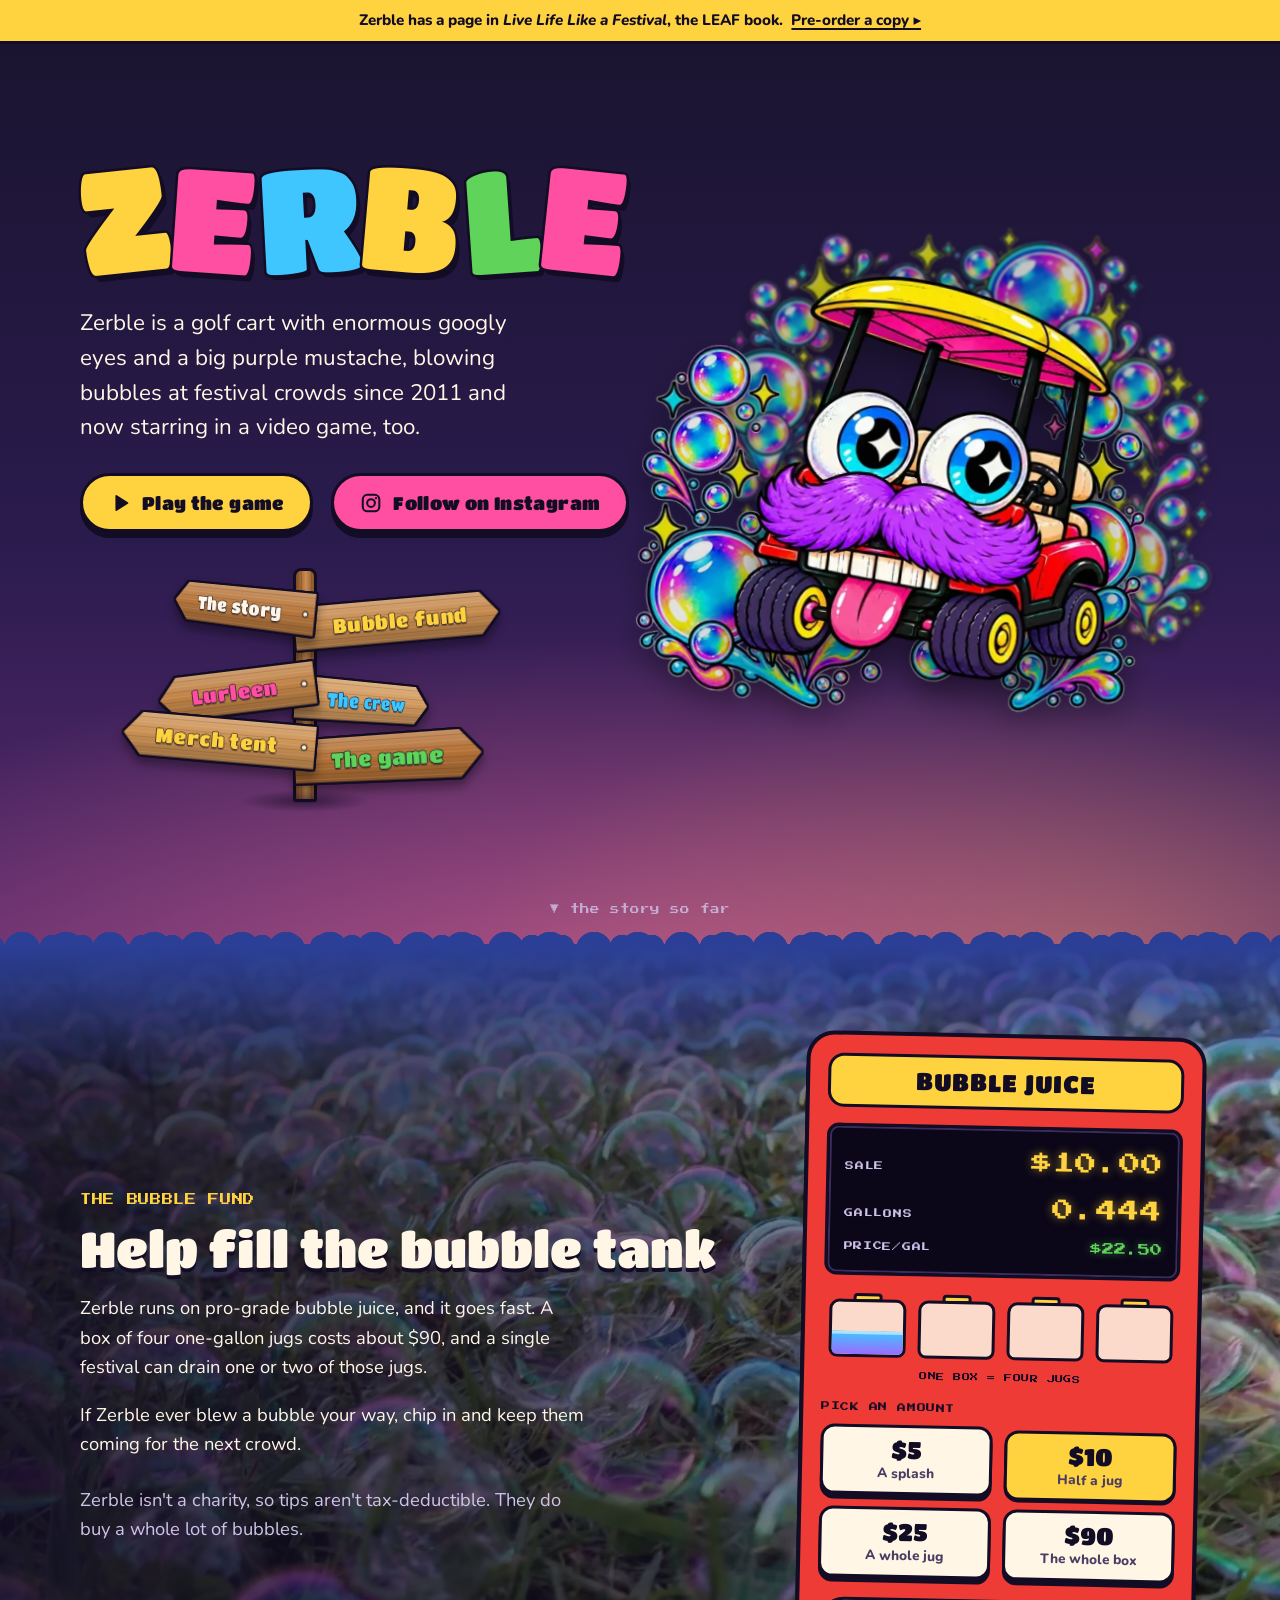
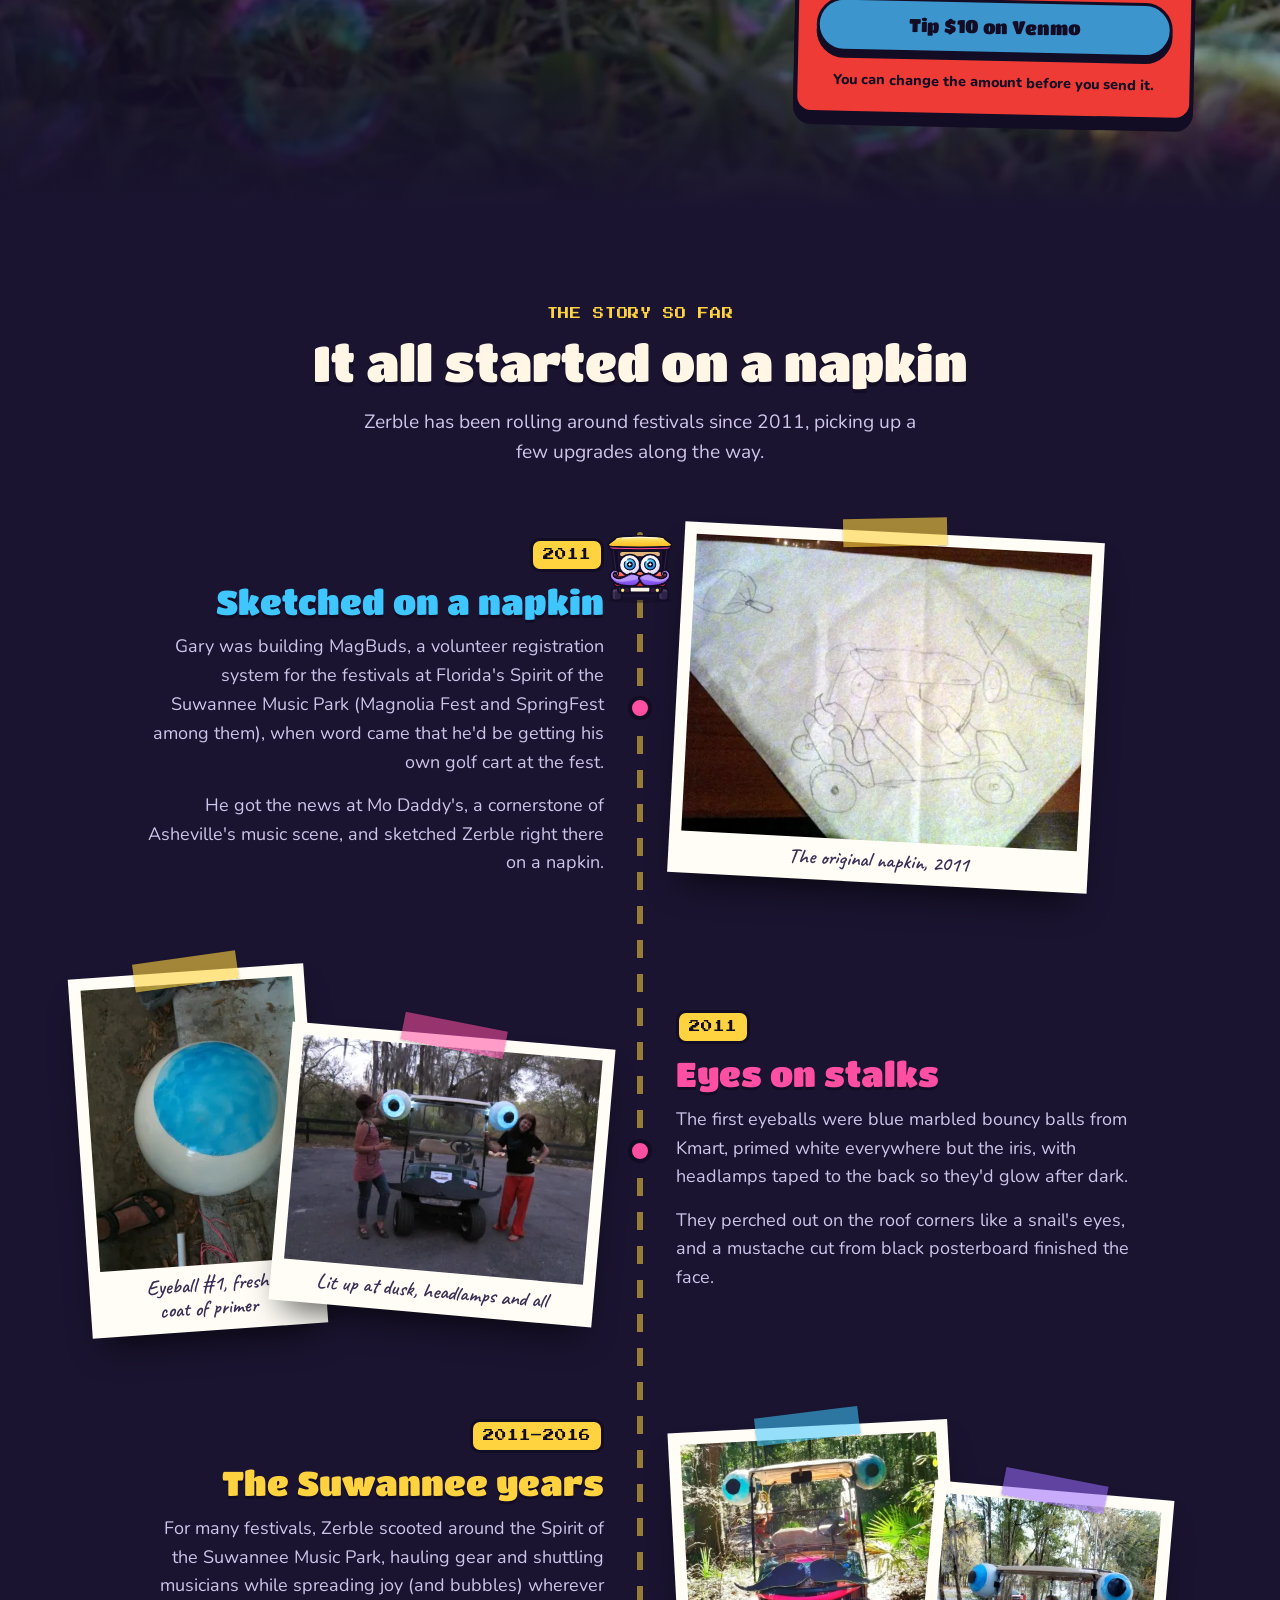
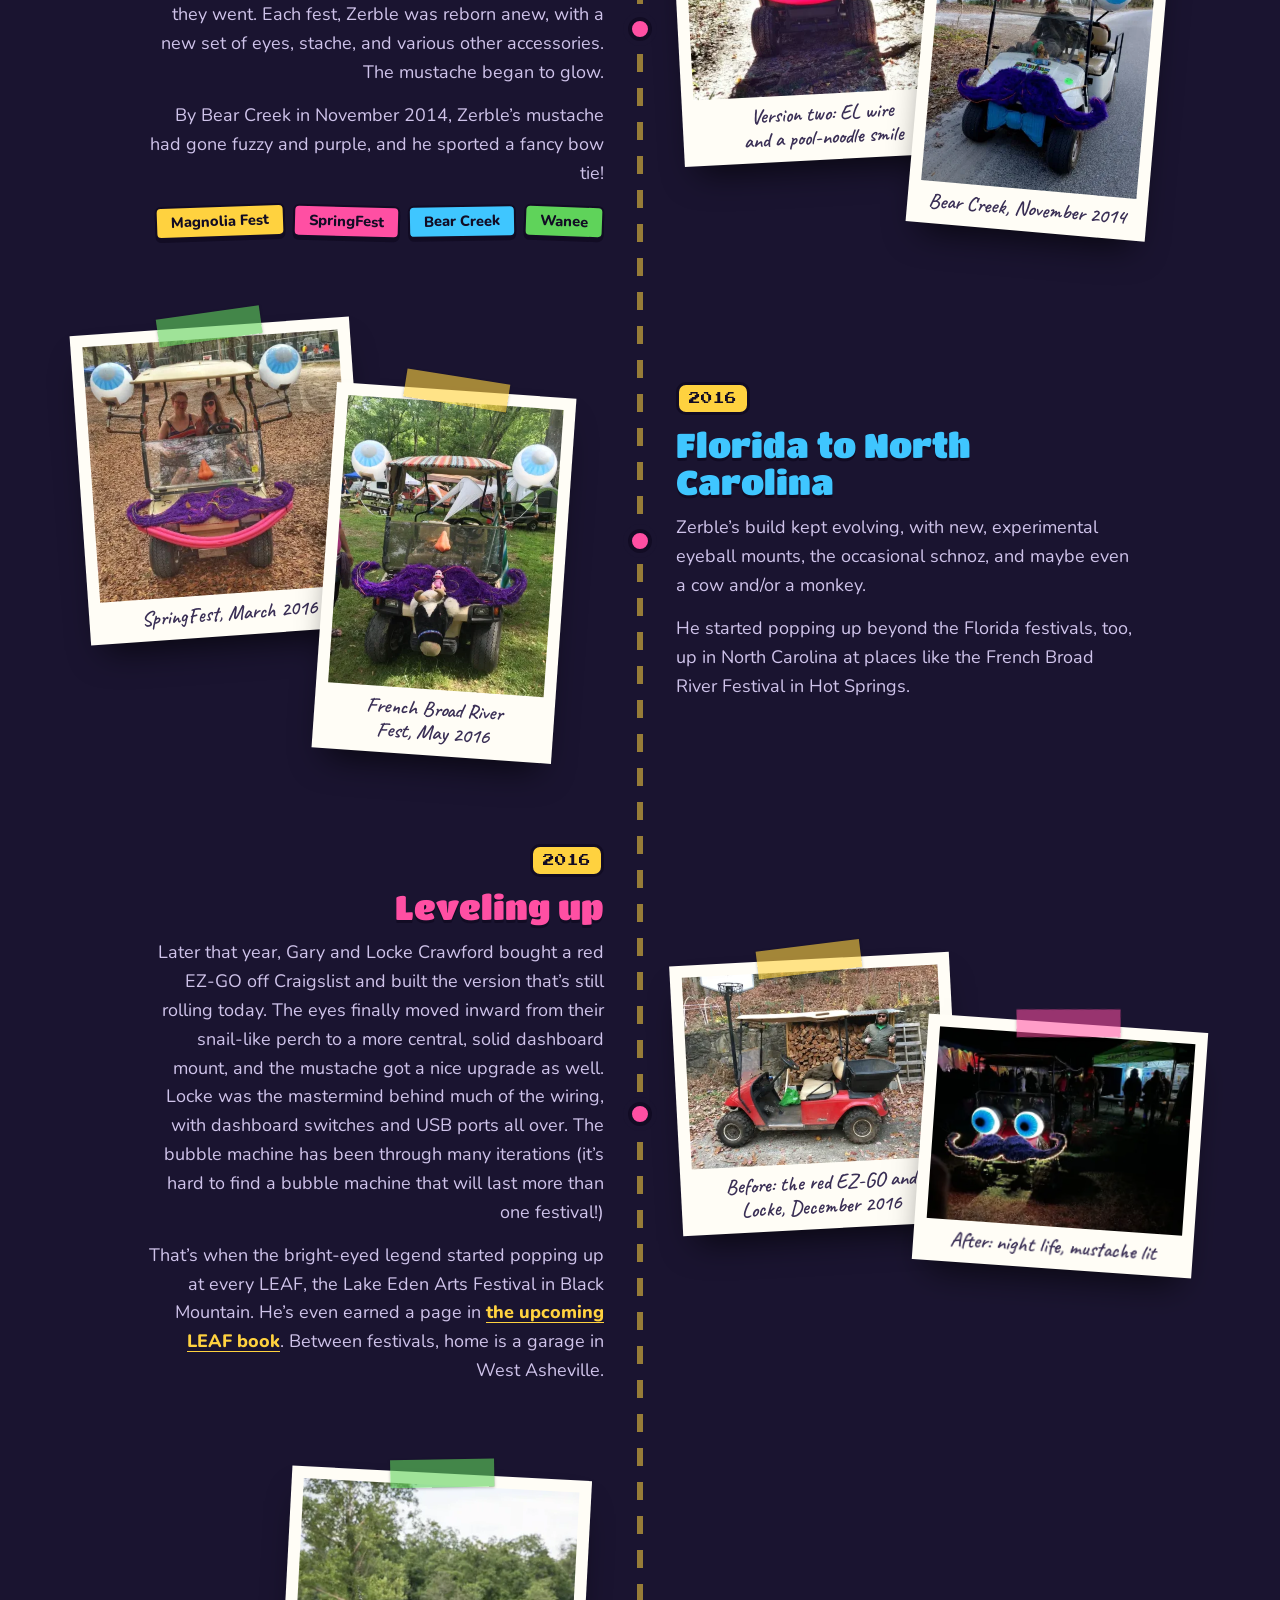
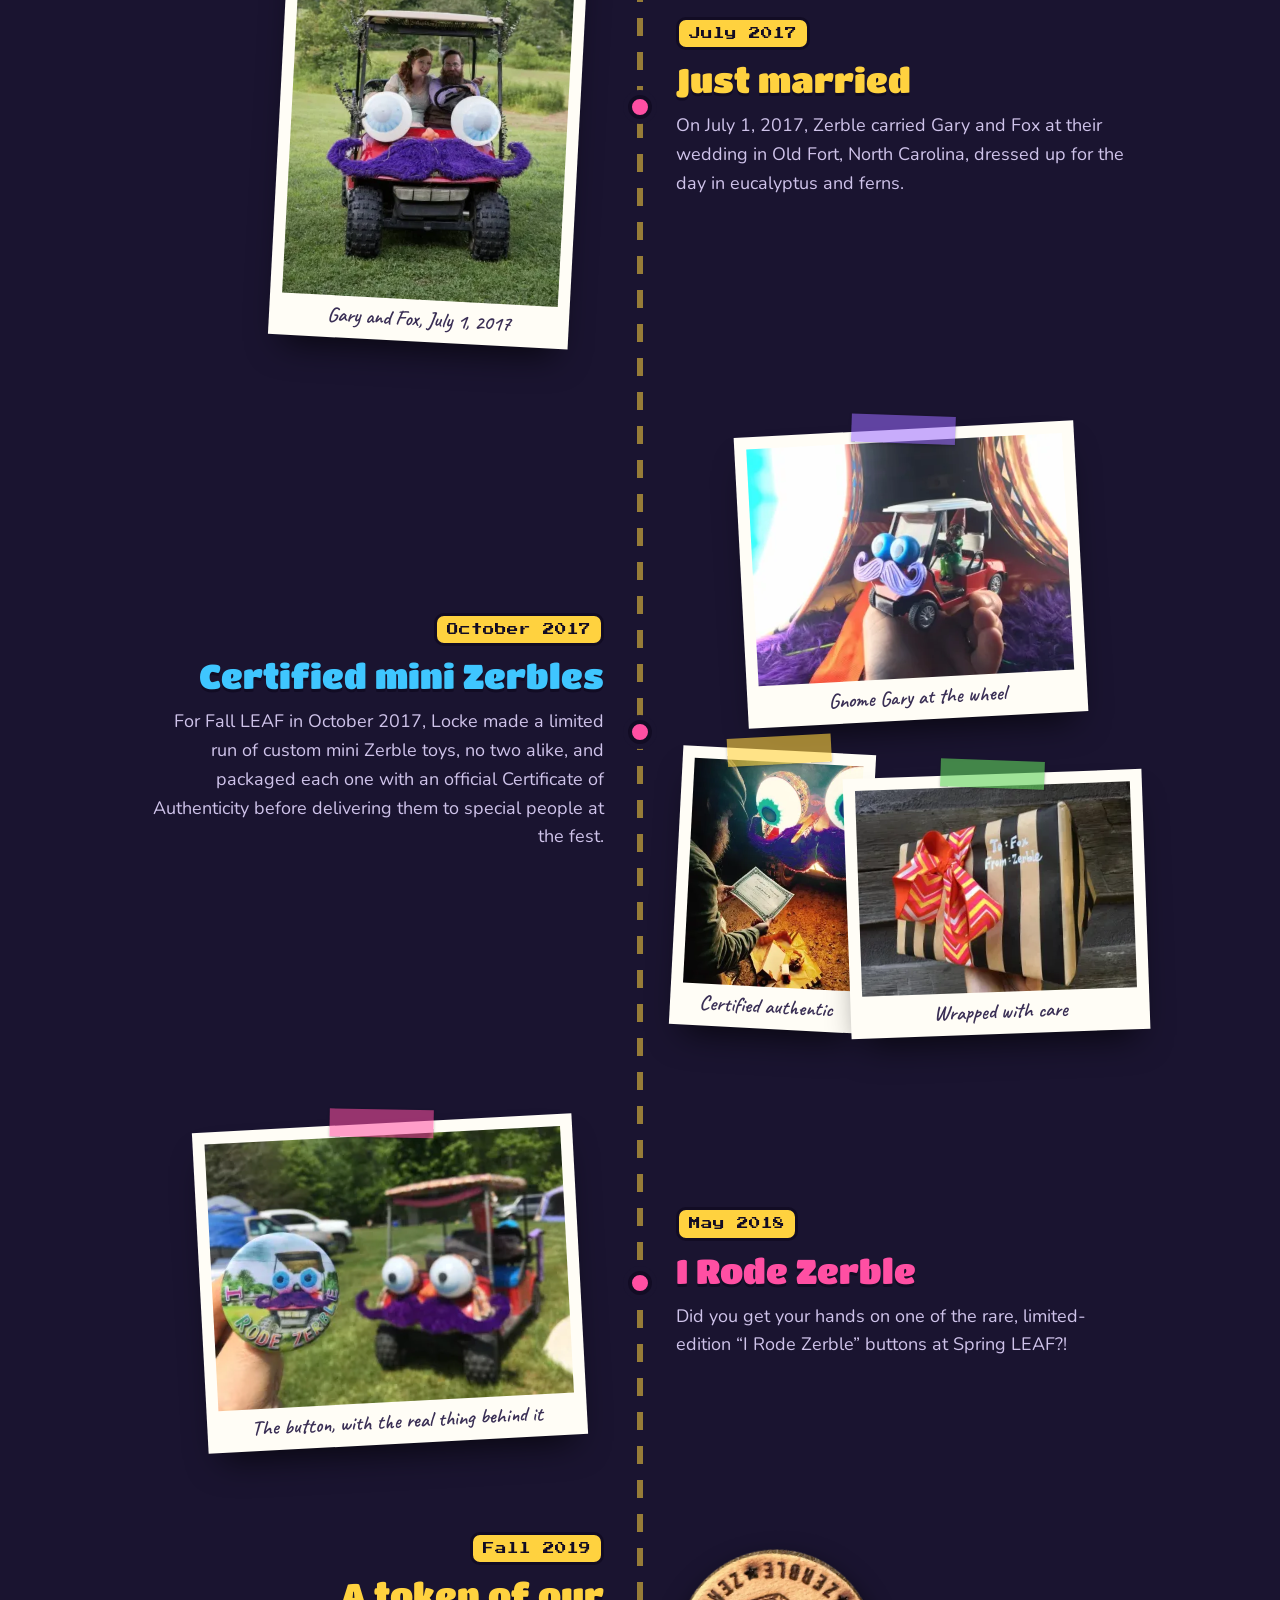
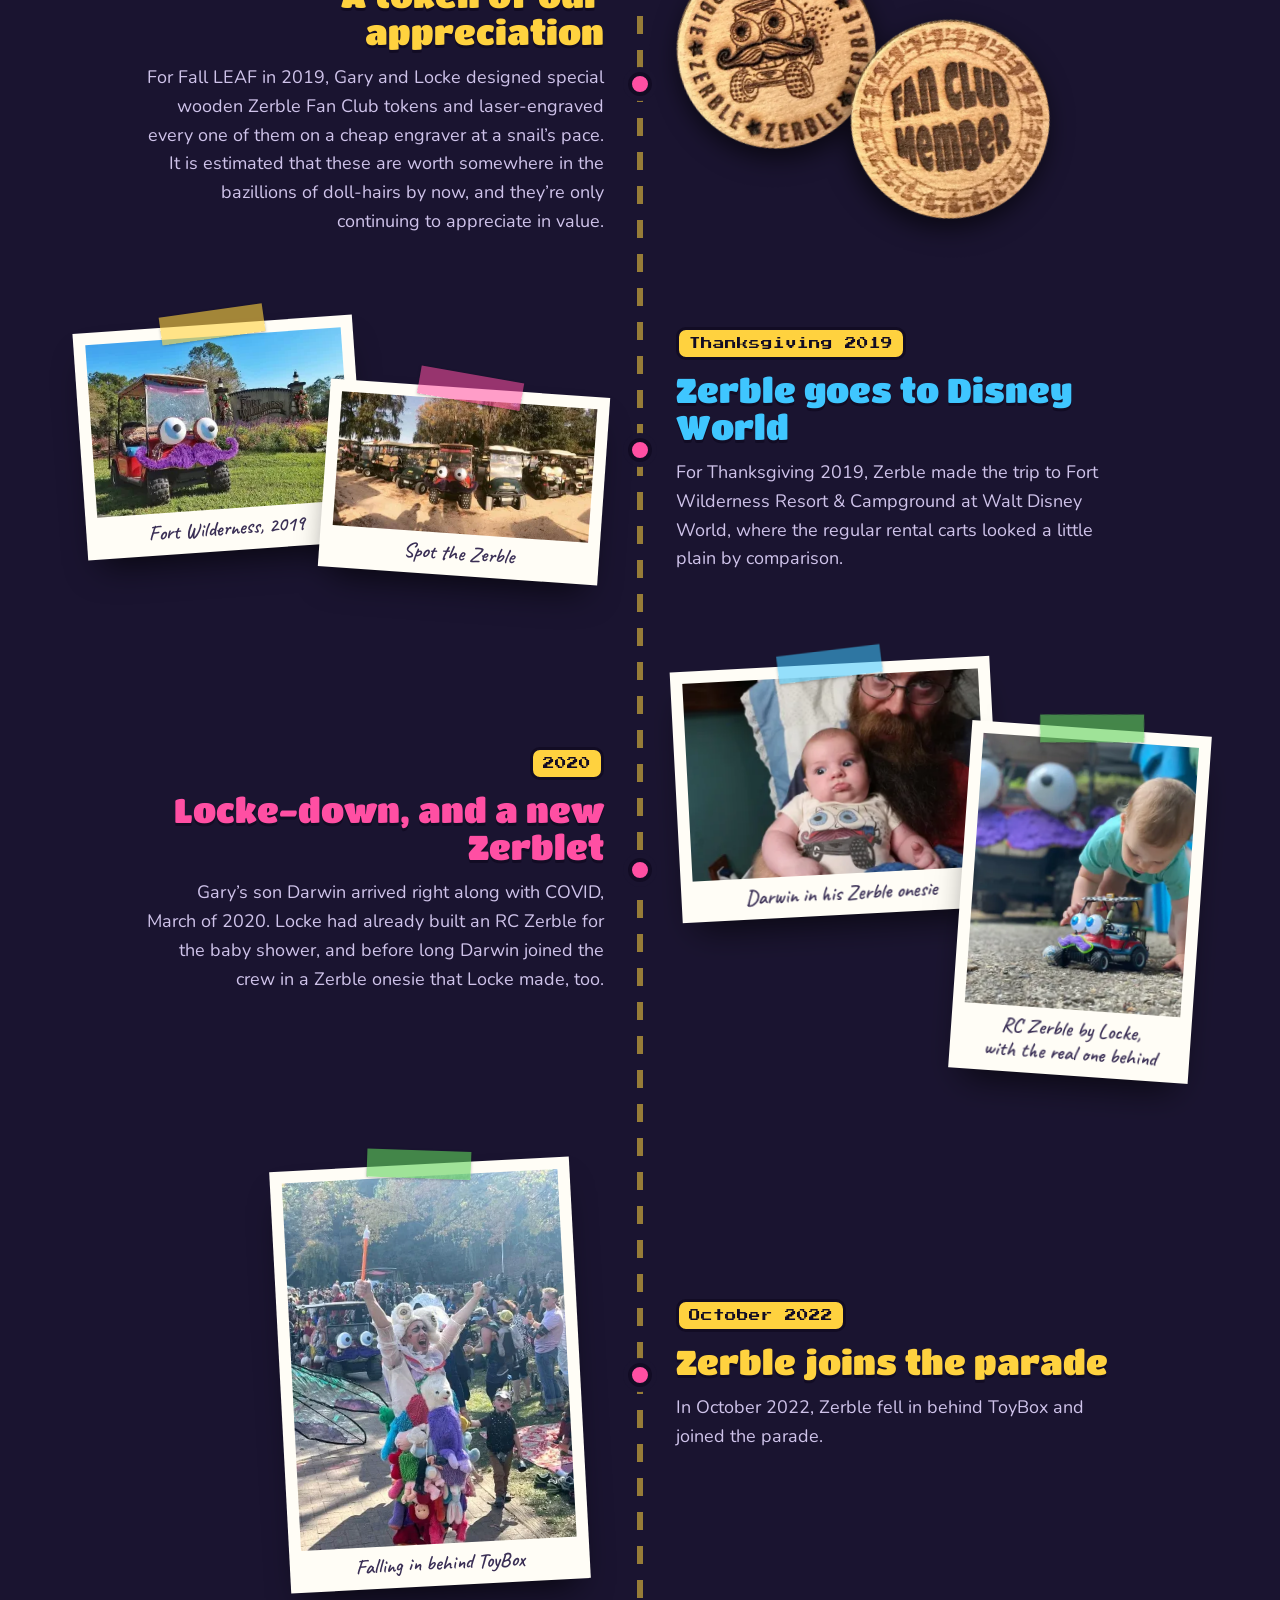
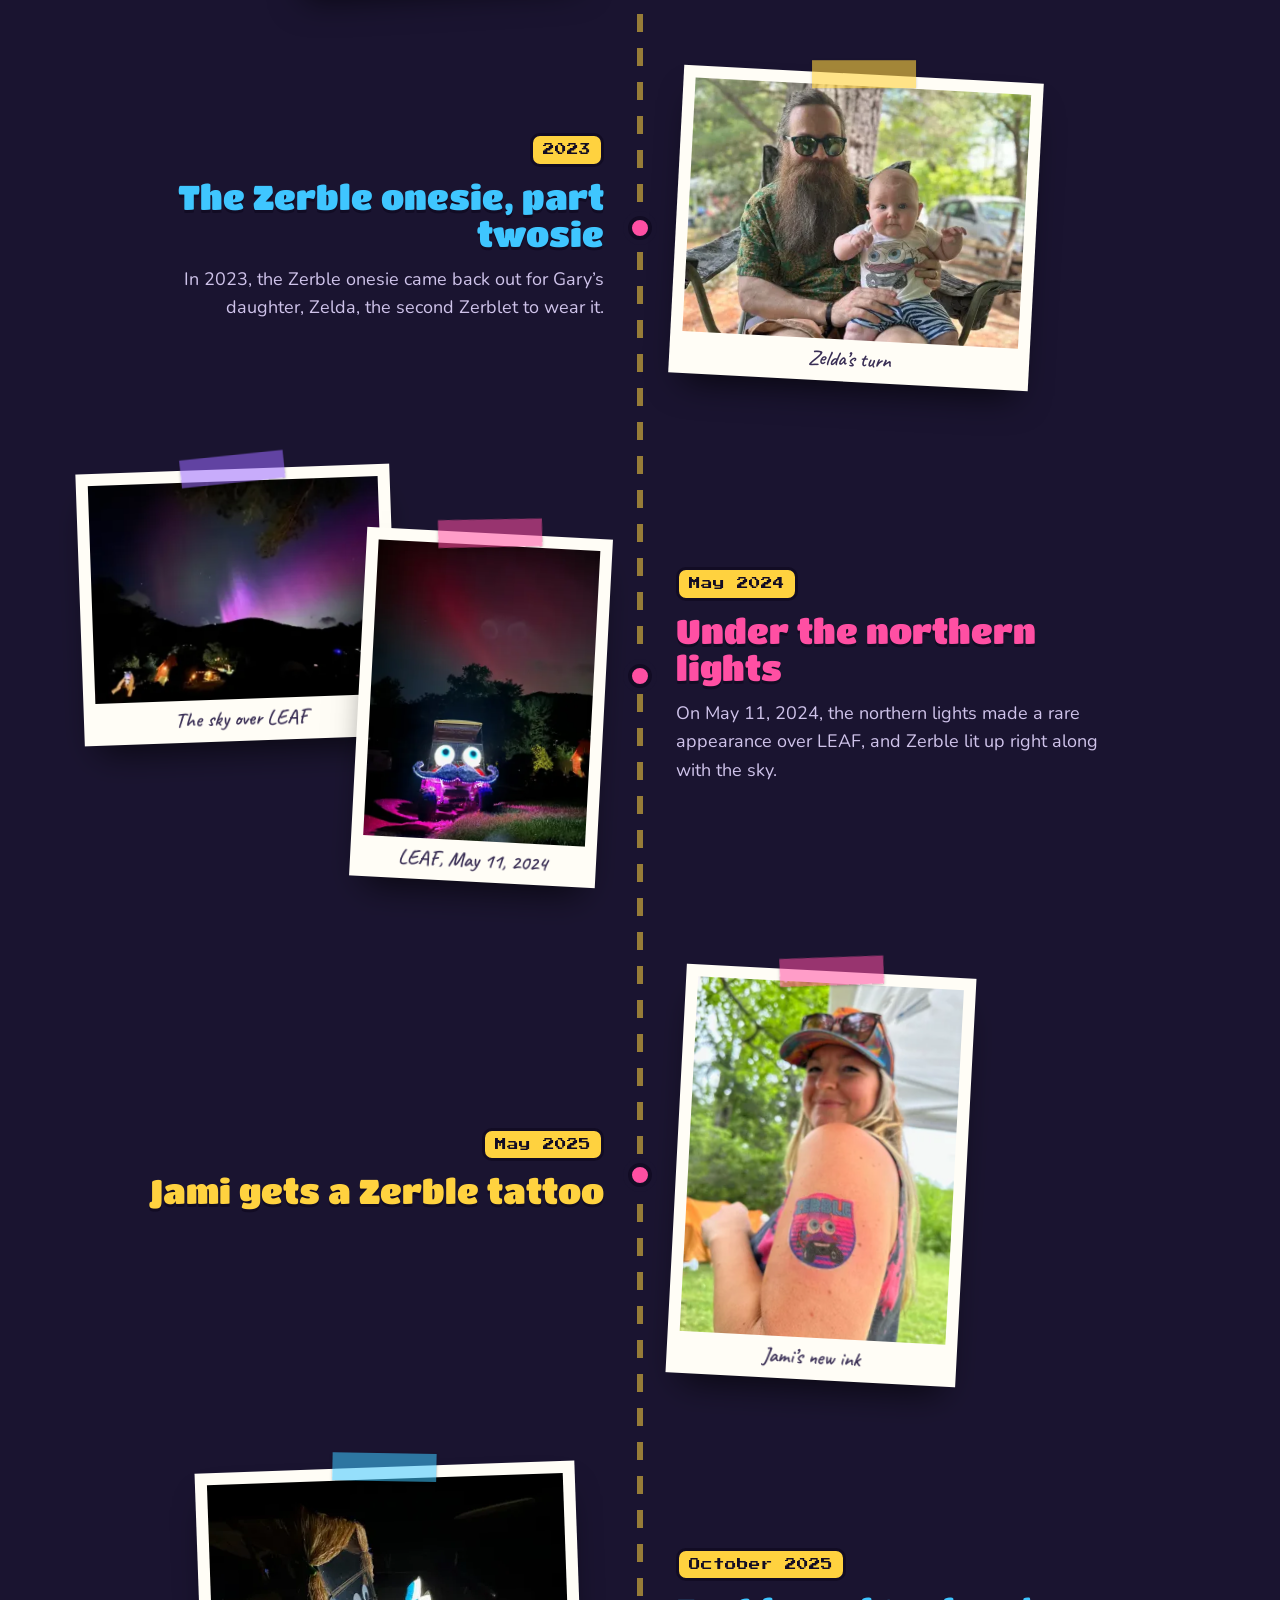
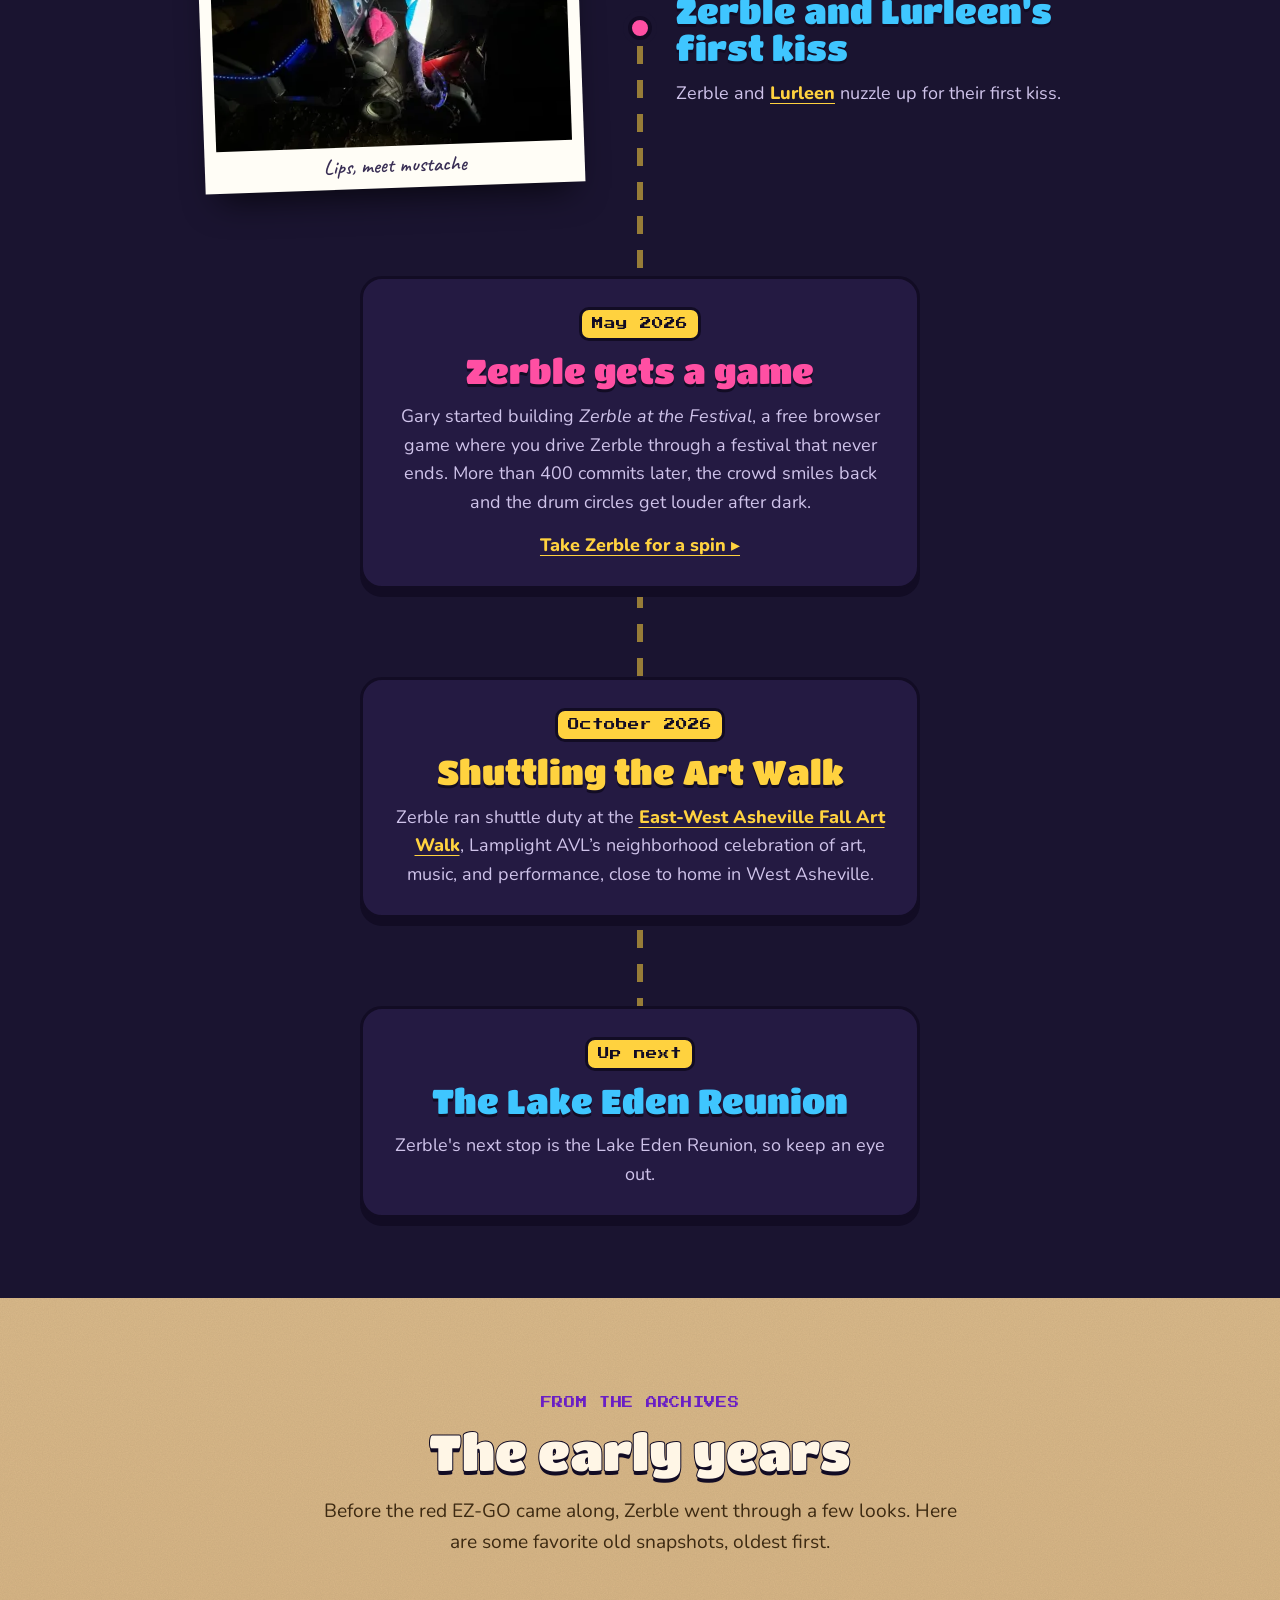
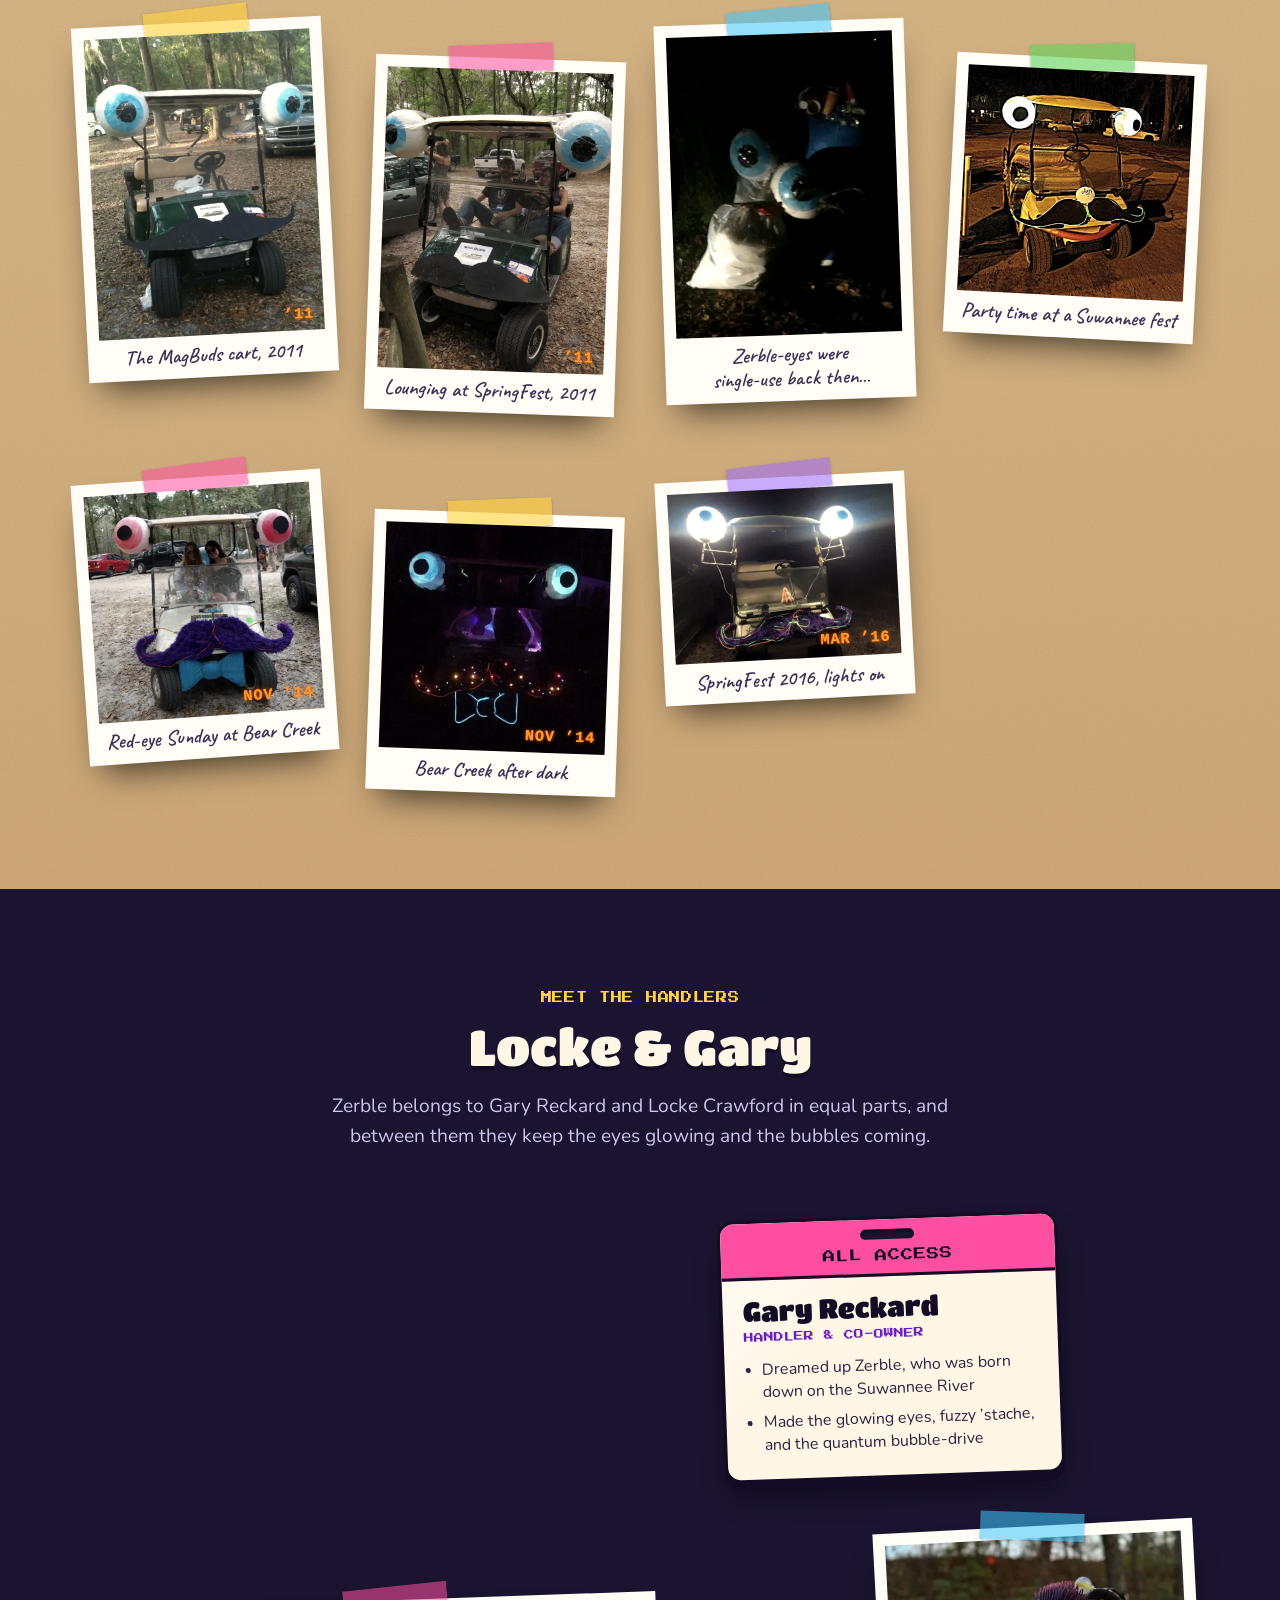
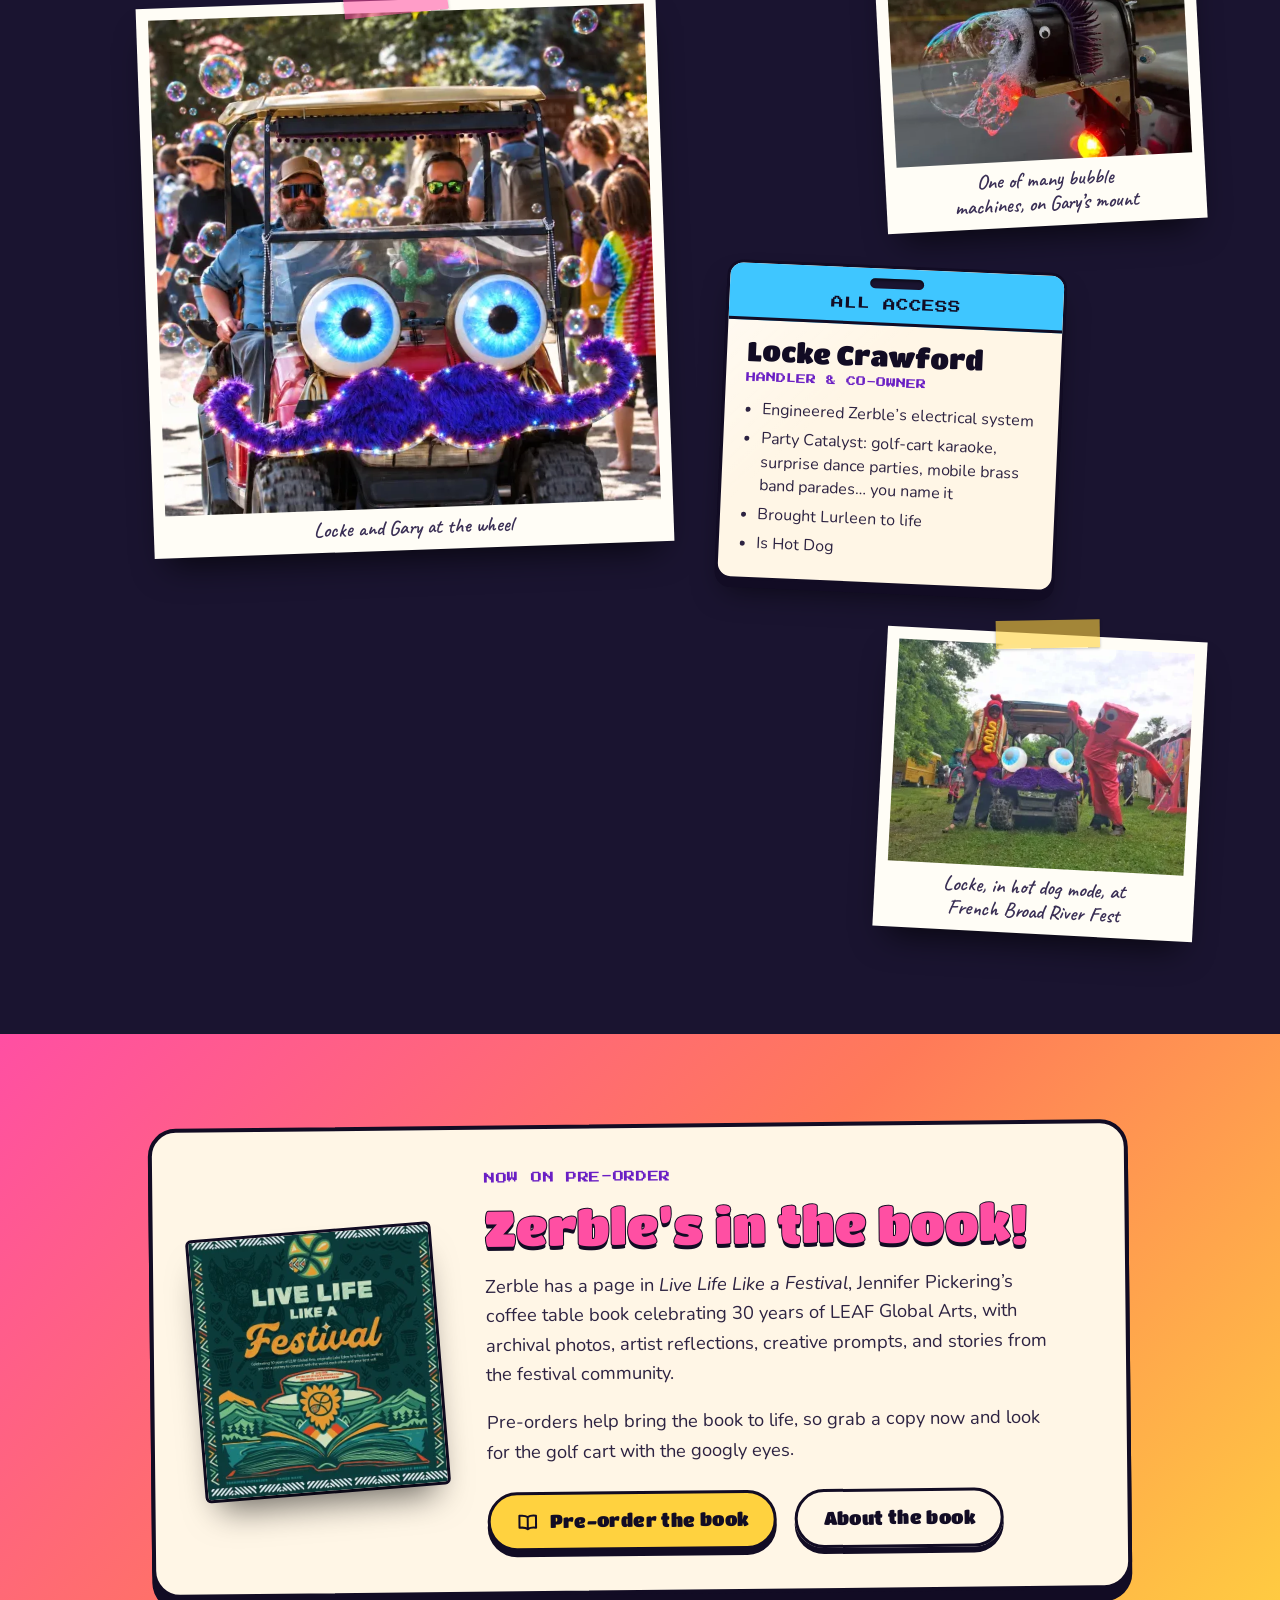
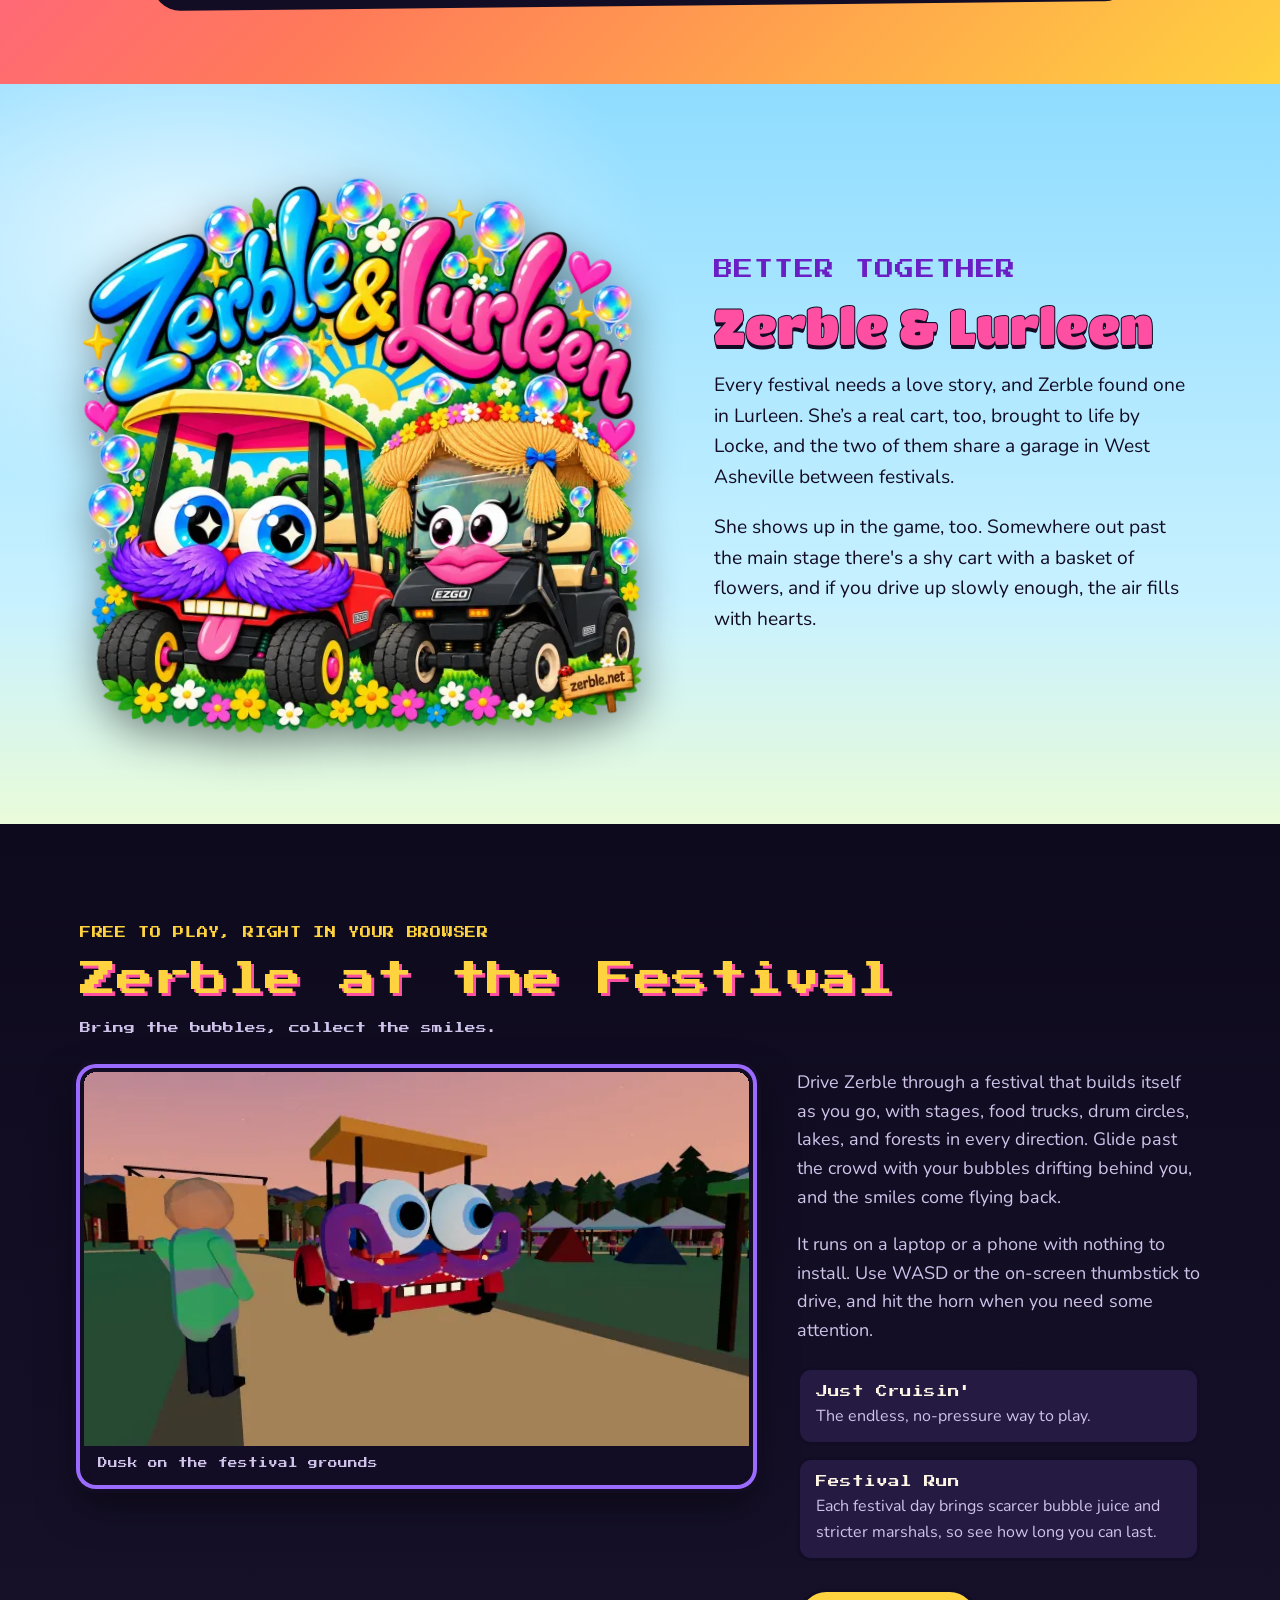
==== commit 212ac205: "handlers: new bullets for Gary and Locke Gary made the glowing eyes, fuzzy 'stache, and the quantum " ====
--- a/index.html
+++ b/index.html
@@ -27,7 +27,7 @@
     </script>
 
     <link rel="stylesheet" href="https://fonts.googleapis.com/css2?family=Caveat:wght@600&family=Nunito:wght@400;700;800&family=Press+Start+2P&family=Titan+One&display=swap">
-    <link rel="stylesheet" href="assets/css/styles.css?v=2026-10-07c">
+    <link rel="stylesheet" href="assets/css/styles.css?v=2026-10-07d">
     <link rel="preload" as="image" type="image/avif"
           imagesrcset="assets/img/zerble-hero-cart-520.avif 520w, assets/img/zerble-hero-cart-1040.avif 1040w"
           imagesizes="(max-width: 860px) min(420px, 100vw - 32px), 520px">
@@ -844,7 +844,7 @@
                         <p class="pass-role">Handler &amp; co-owner</p>
                         <ul>
                             <li>Dreamed up Zerble, who was born down on the Suwannee River</li>
-                            <li>Made the eyes, the mustache, and the bubble machine mount</li>
+                            <li>Made the glowing eyes, fuzzy &rsquo;stache, and the quantum bubble-drive</li>
                         </ul>
                     </article>
                     <figure class="snap" style="--w:320px;--tilt:-3deg;--tape:rgba(63,198,255,.55);--tape-rot:5deg">
@@ -860,9 +860,10 @@
                         <h3>Locke Crawford</h3>
                         <p class="pass-role">Handler &amp; co-owner</p>
                         <ul>
-                            <li>Did much of the wiring</li>
-                            <li>Throws a lot of the party: golf-cart karaoke, surprise dance parties, and mobile brass band parades</li>
+                            <li>Engineered Zerble&rsquo;s electrical system</li>
+                            <li>Party Catalyst: golf-cart karaoke, surprise dance parties, mobile brass band parades&hellip; you name it</li>
                             <li>Brought Lurleen to life</li>
+                            <li>Is Hot Dog</li>
                         </ul>
                     </article>
                     <figure class="snap" style="--w:320px;--tilt:3deg;--tape:rgba(255,210,63,.6)">
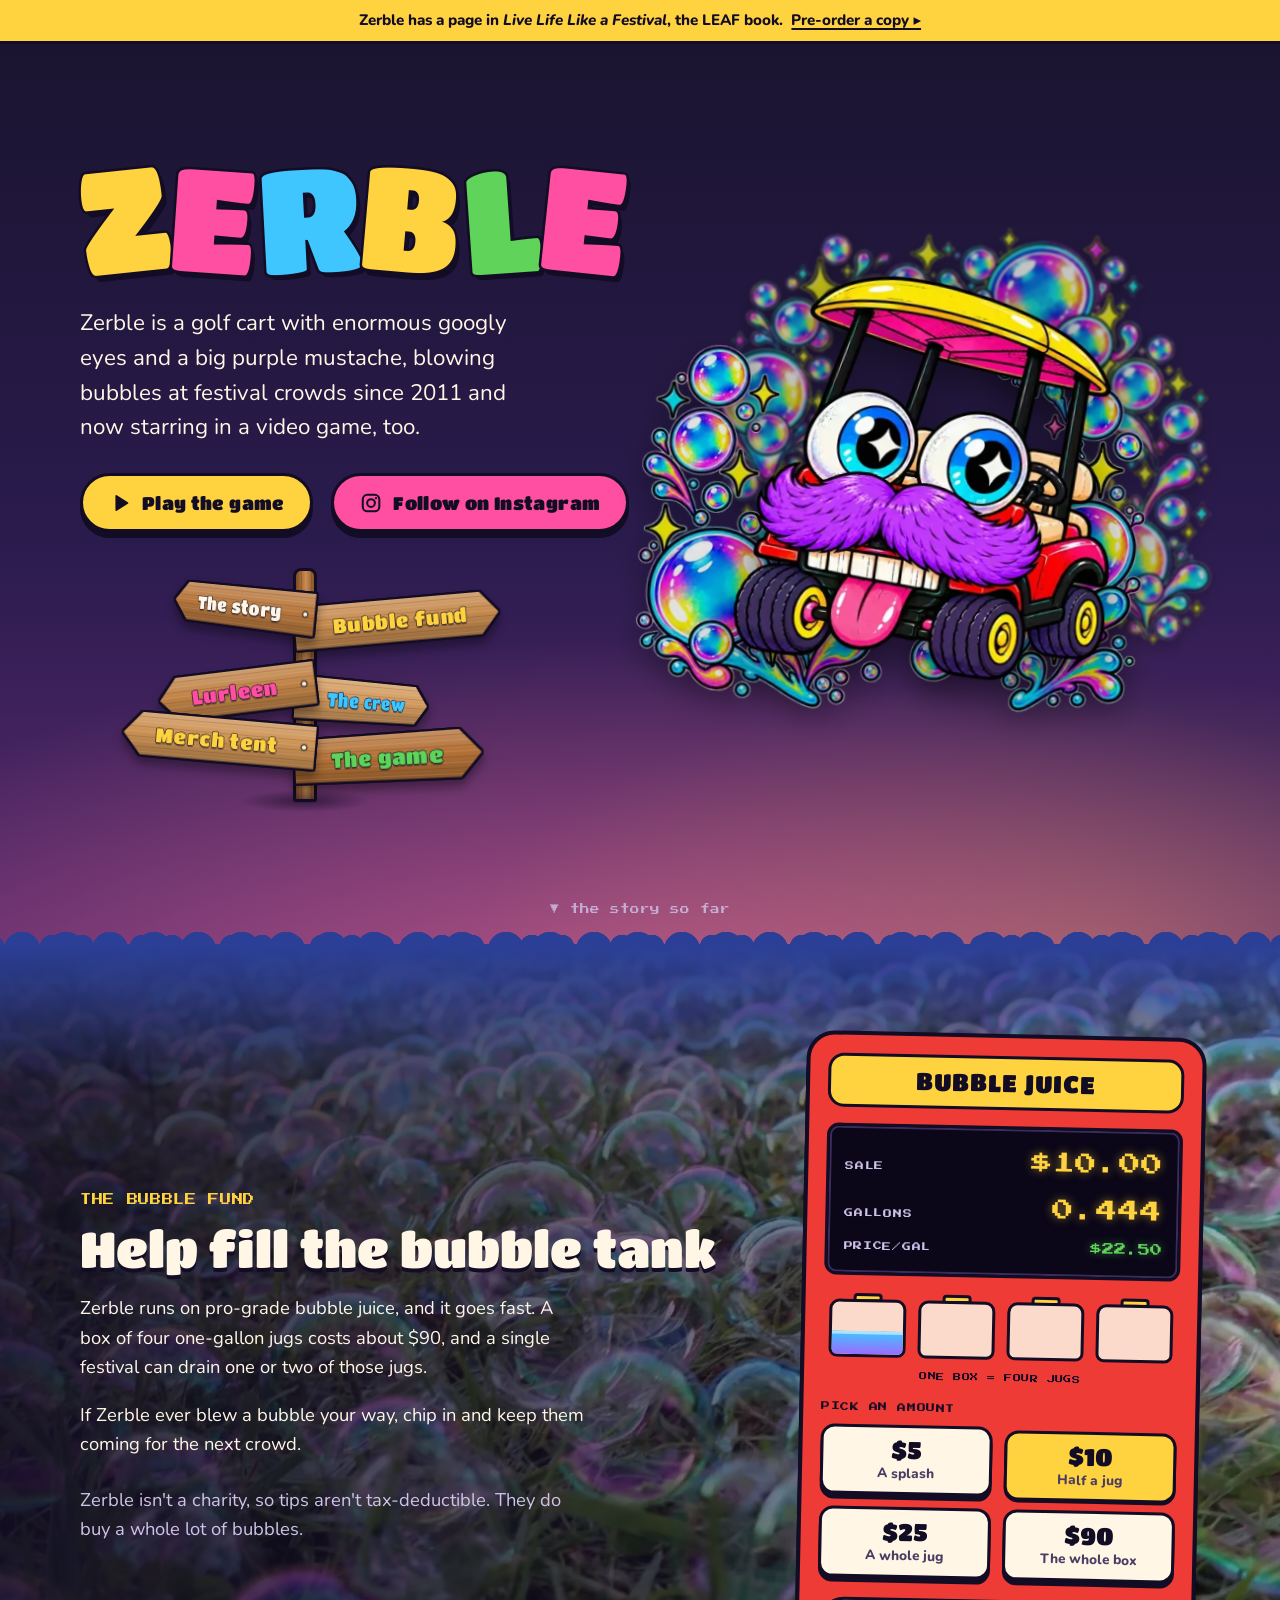
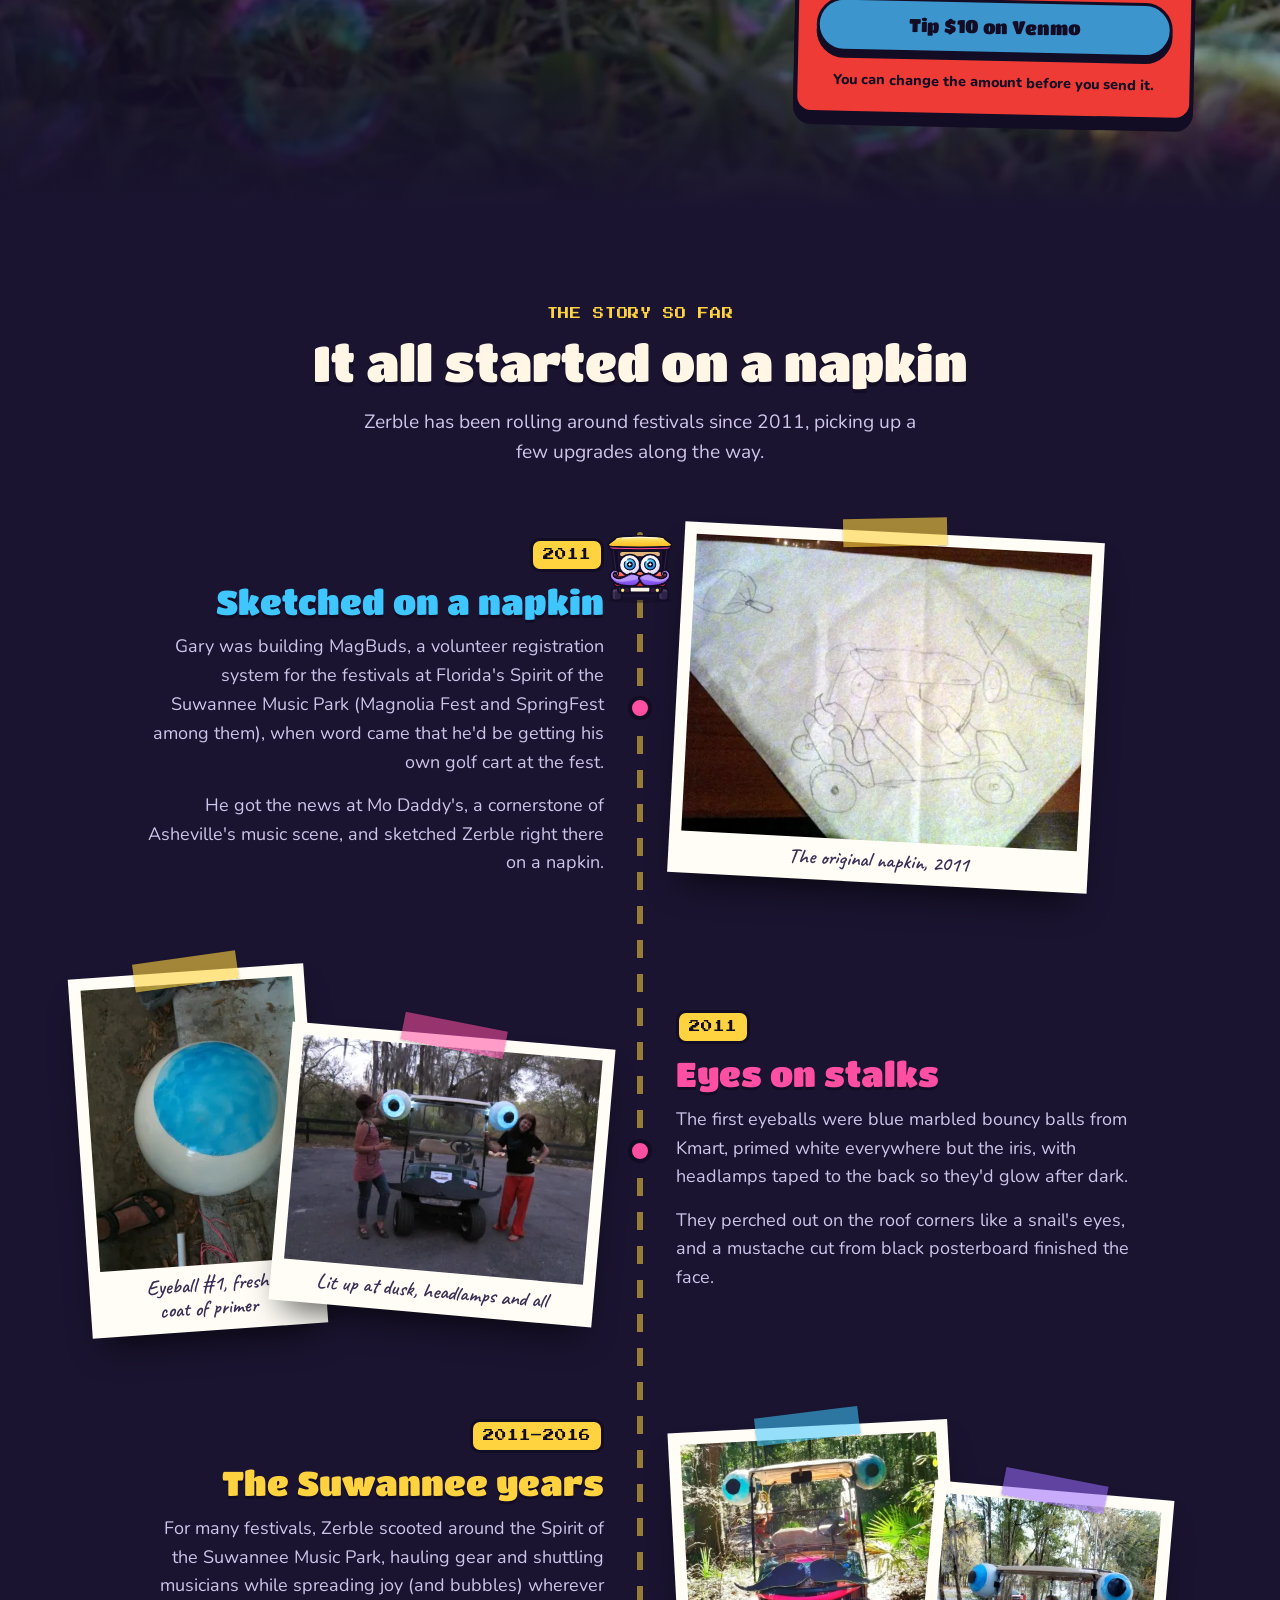
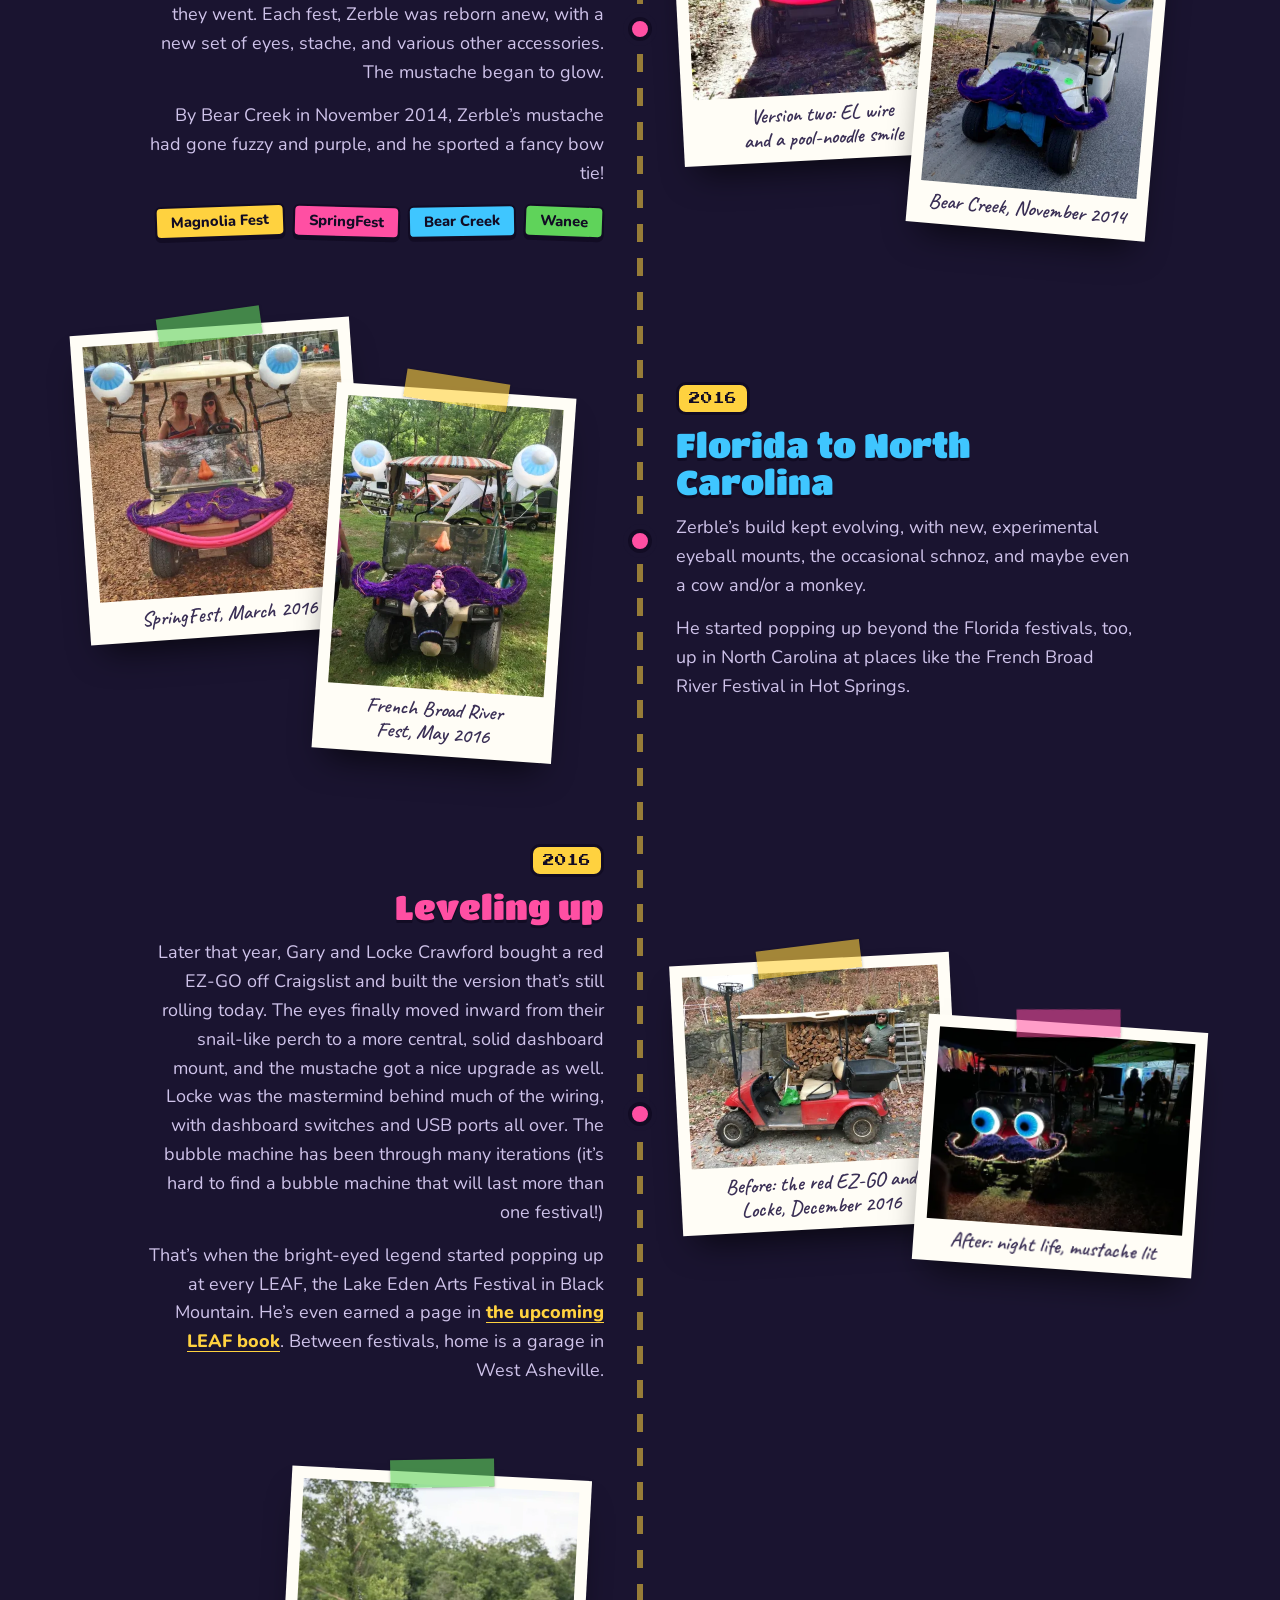
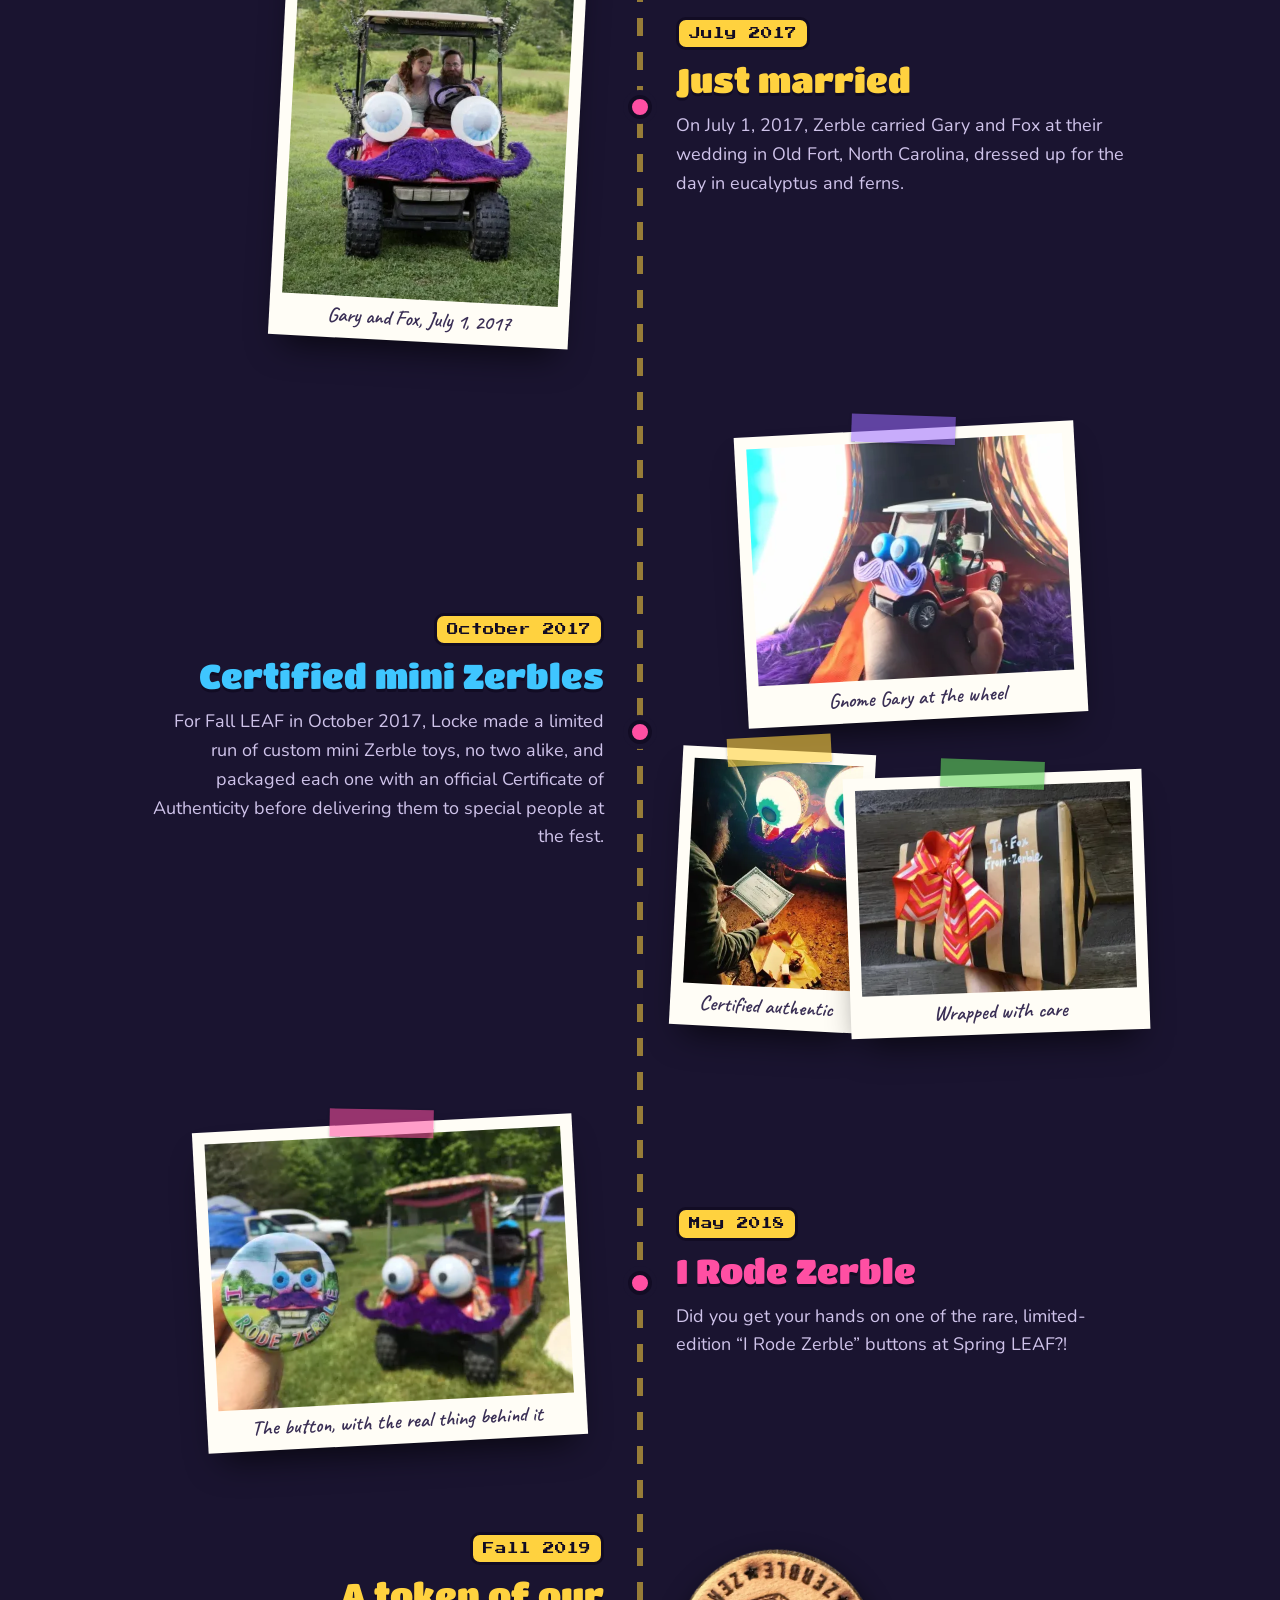
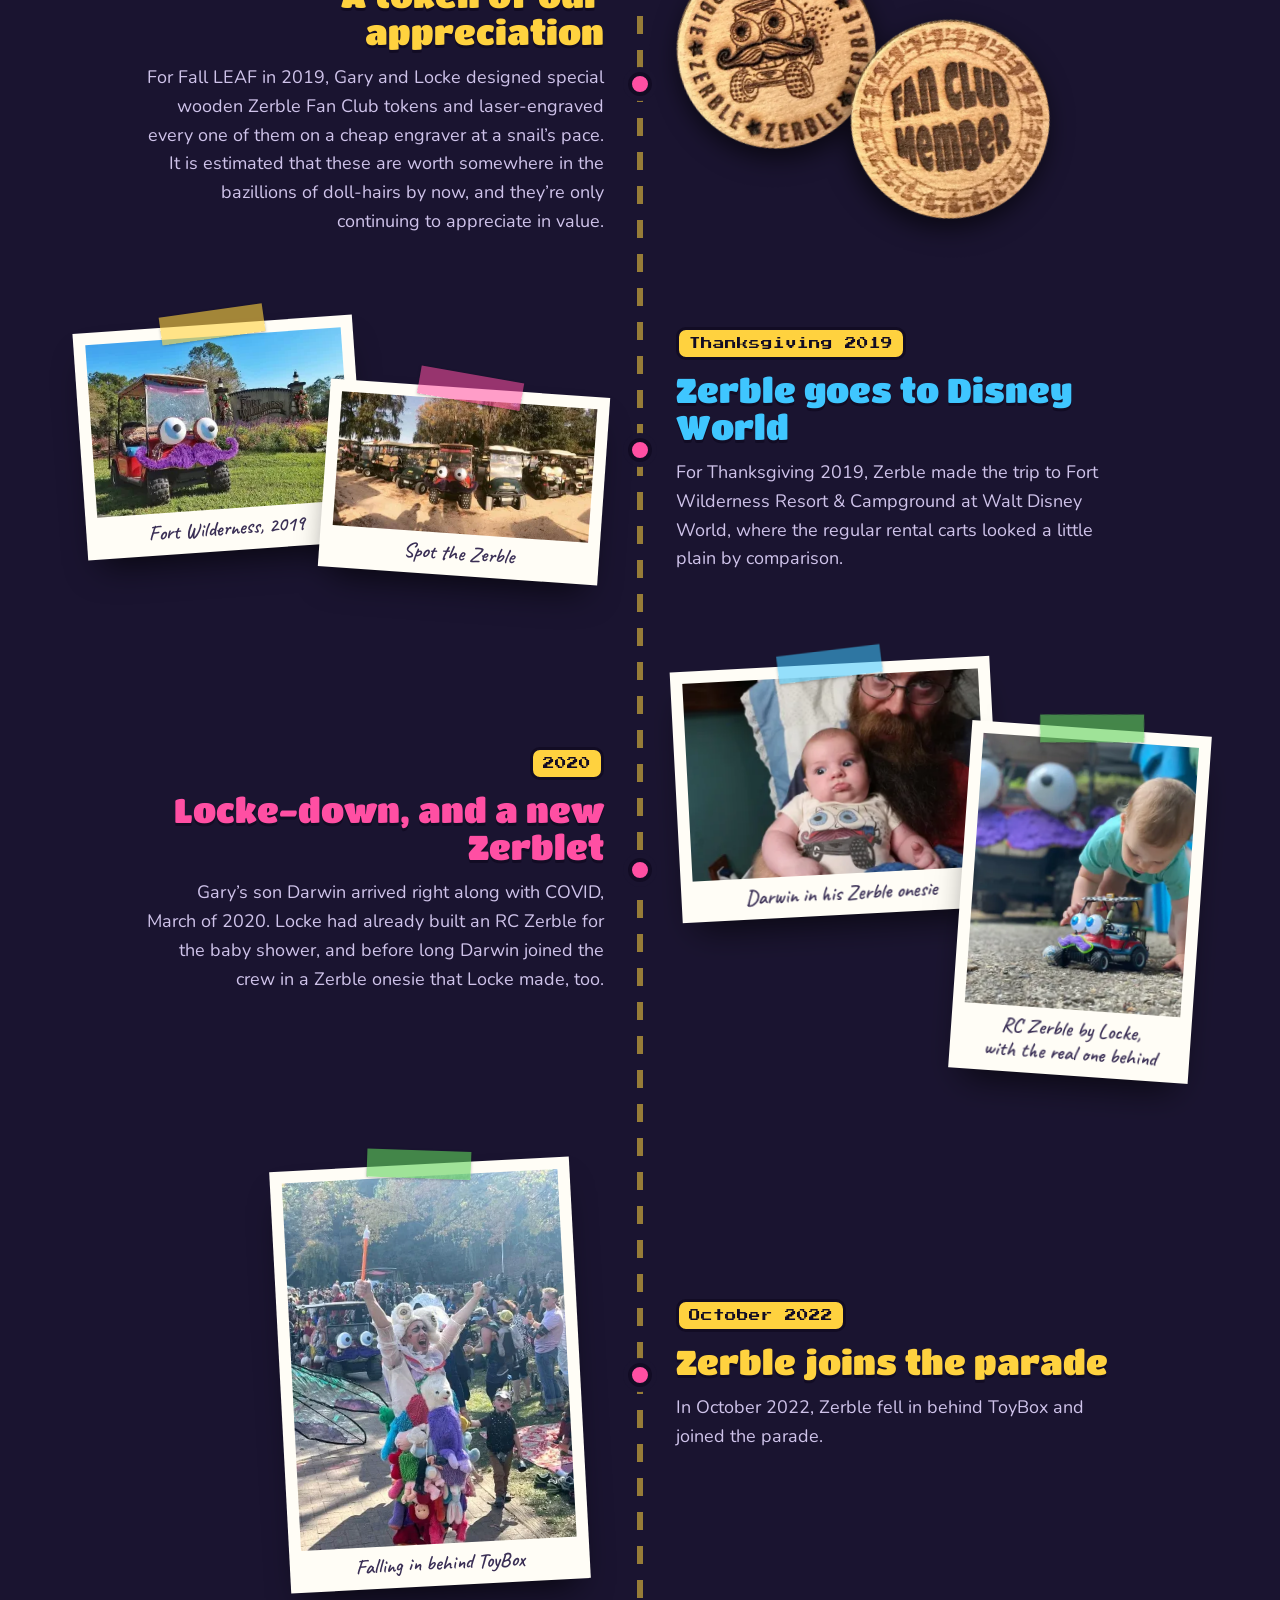
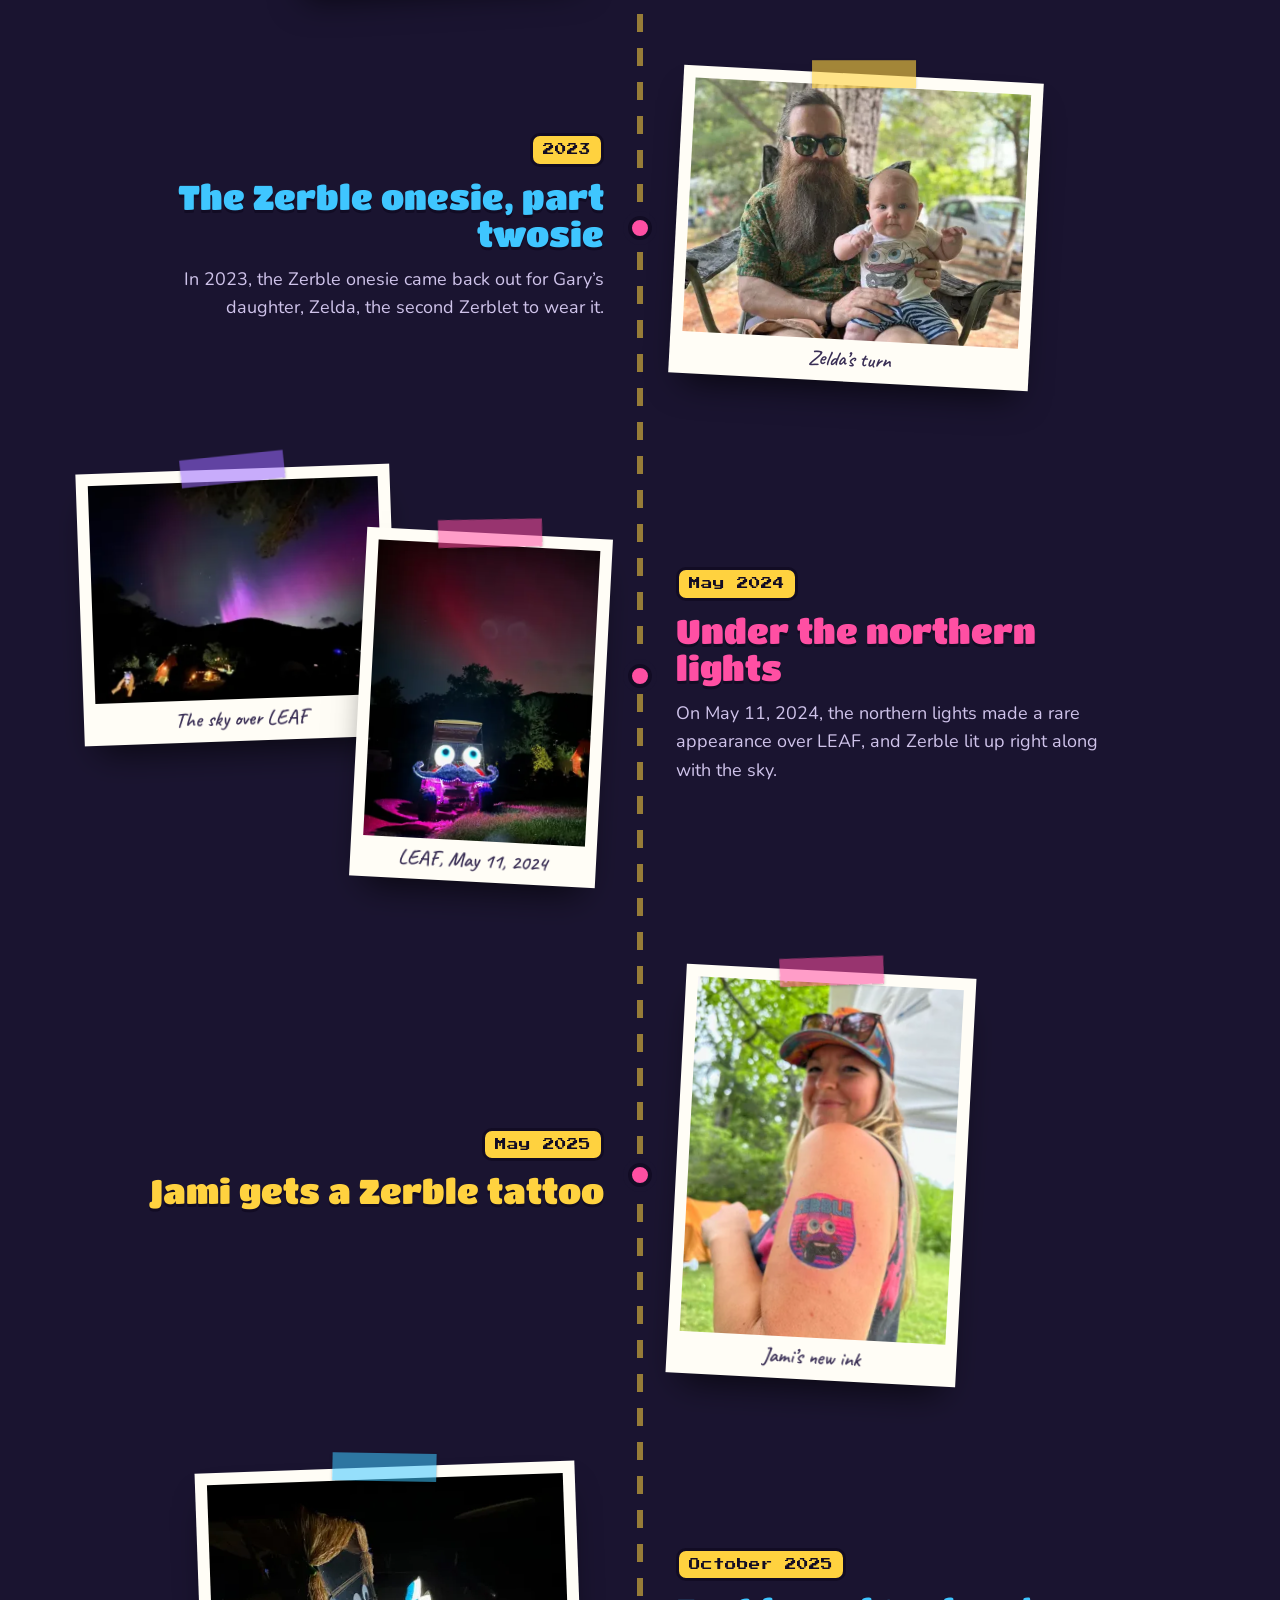
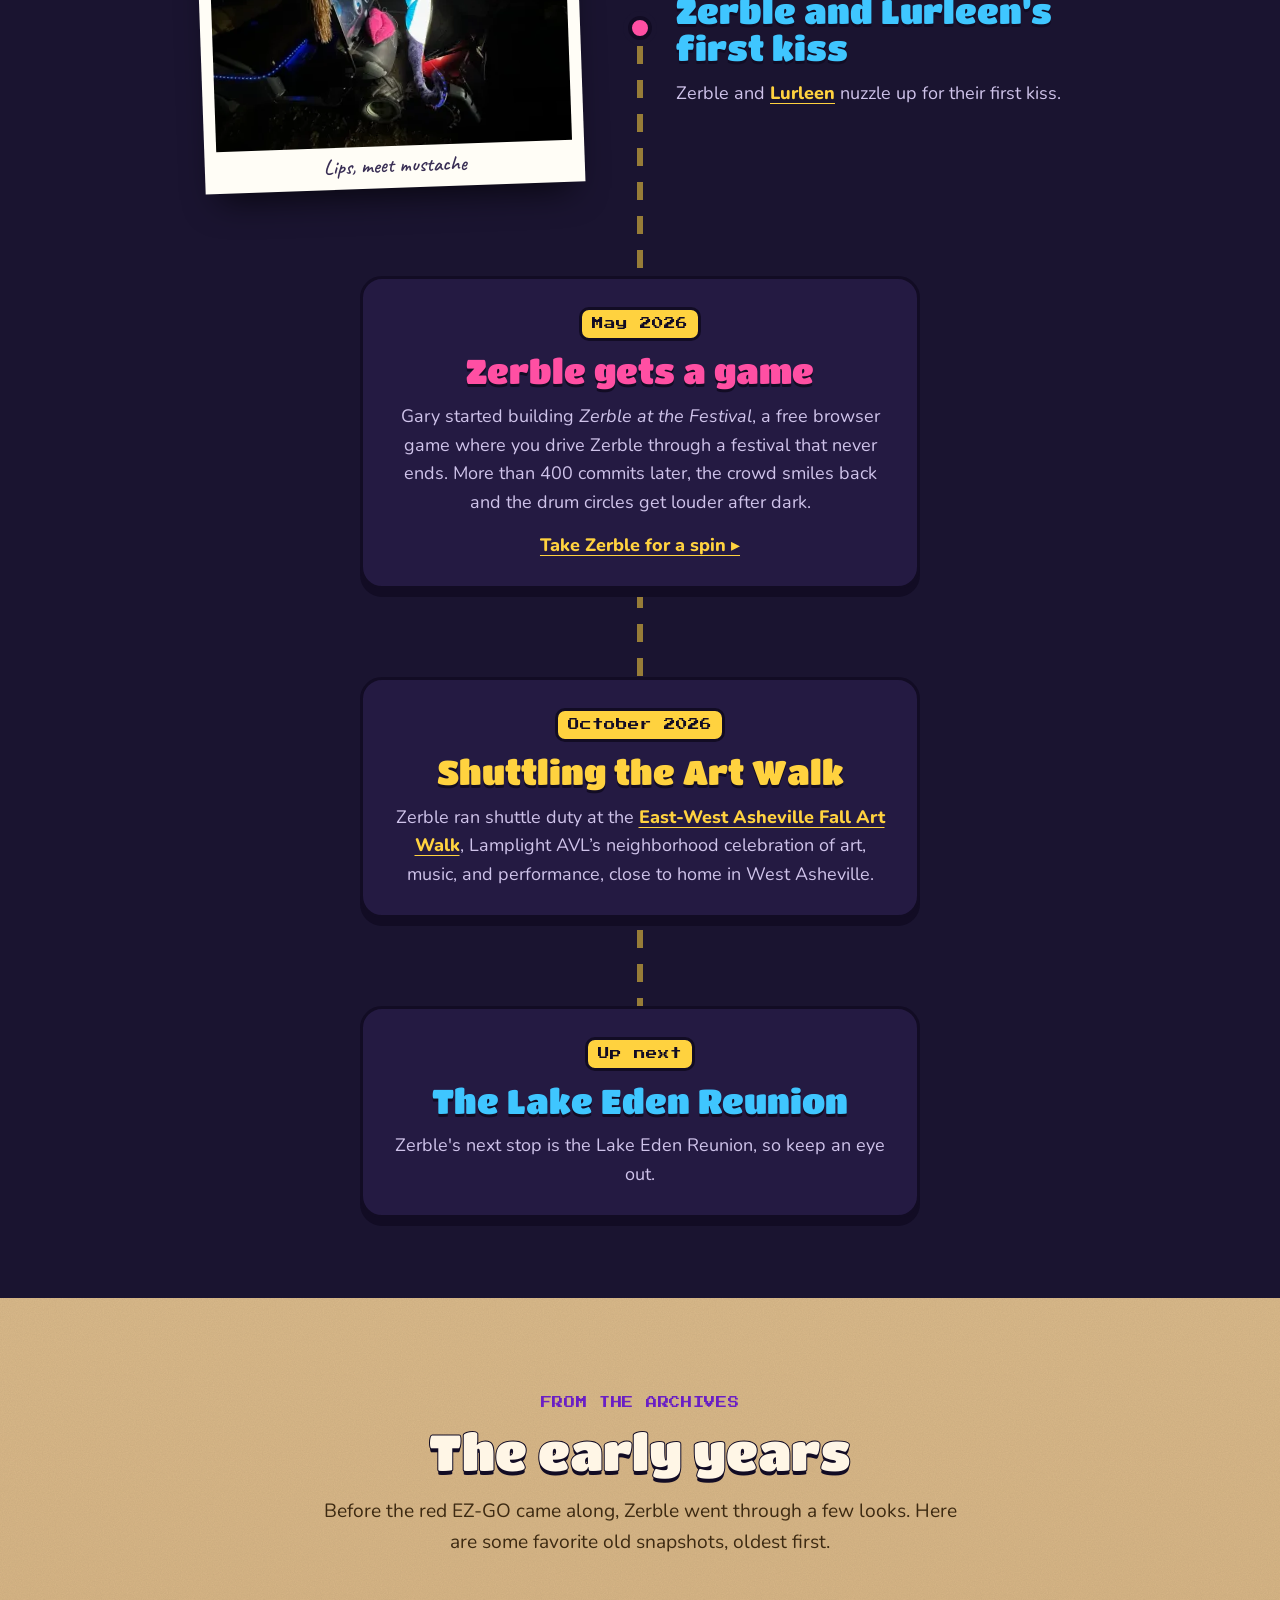
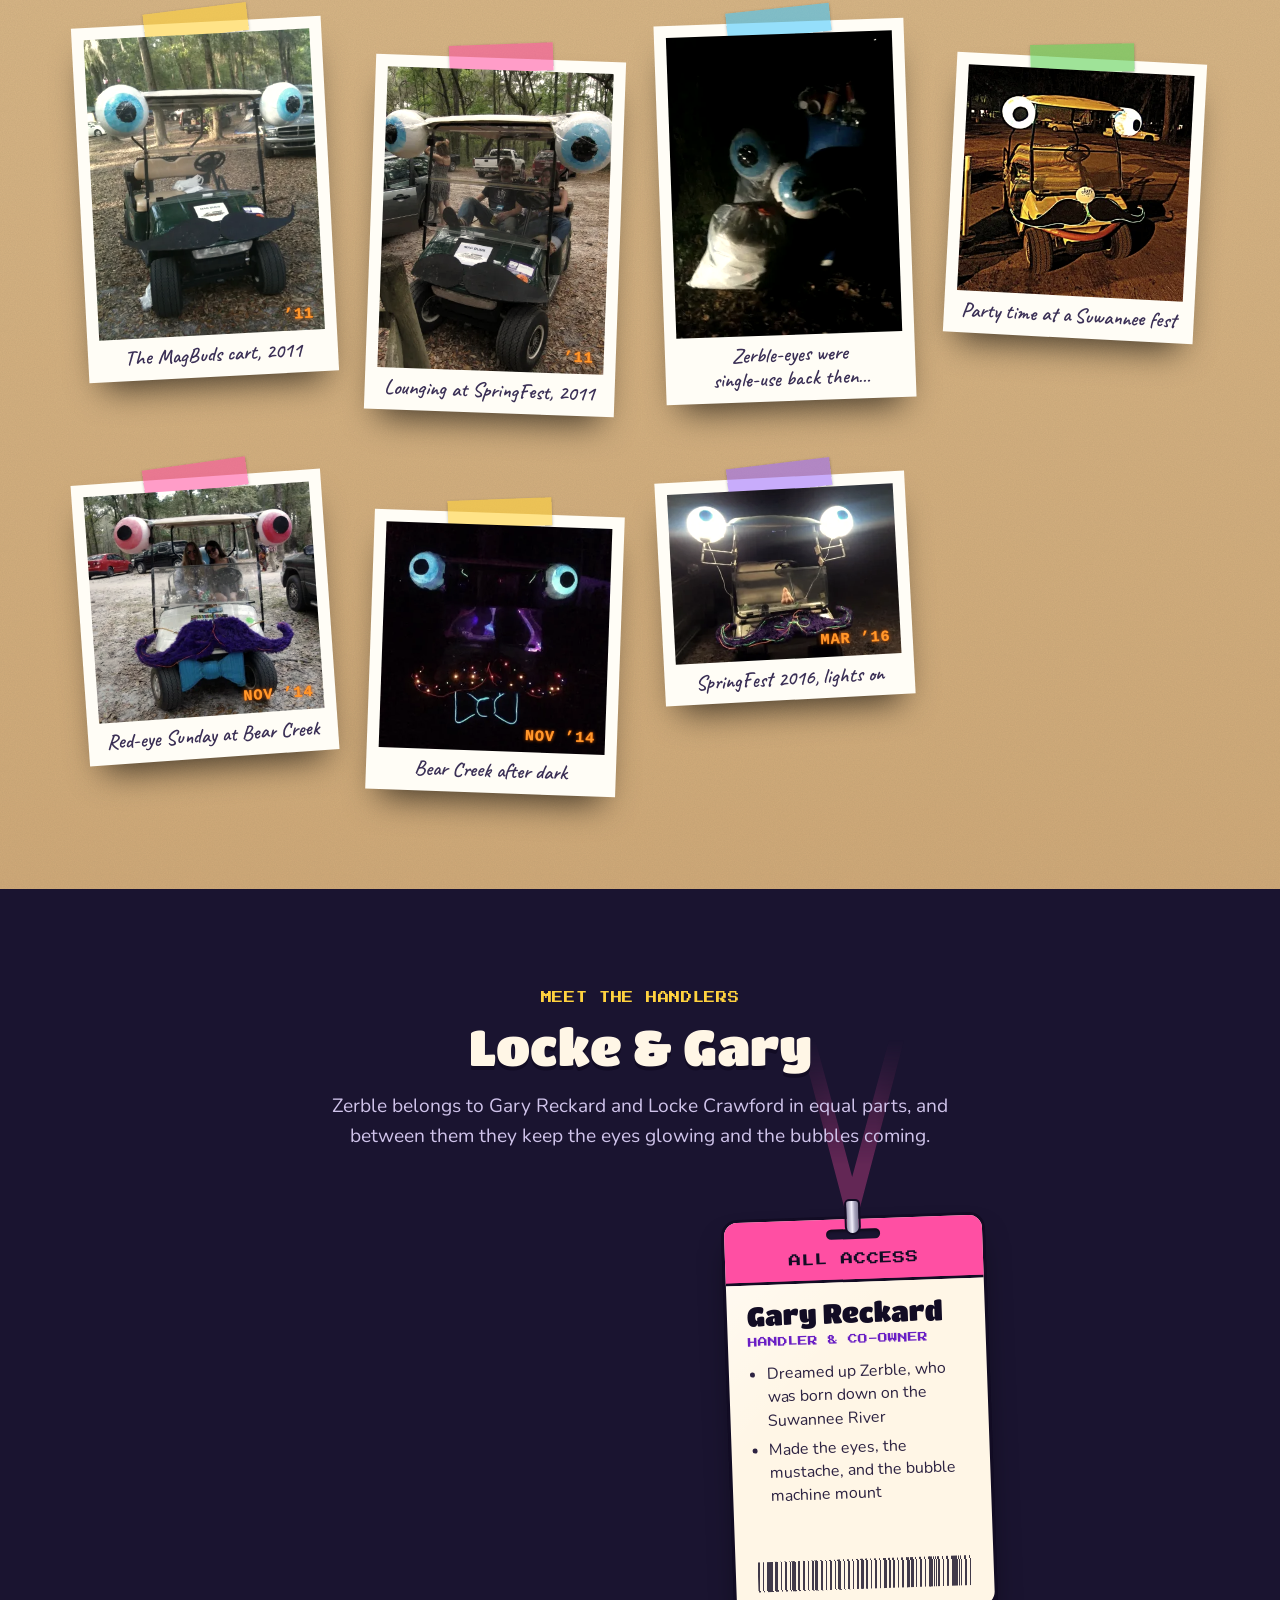
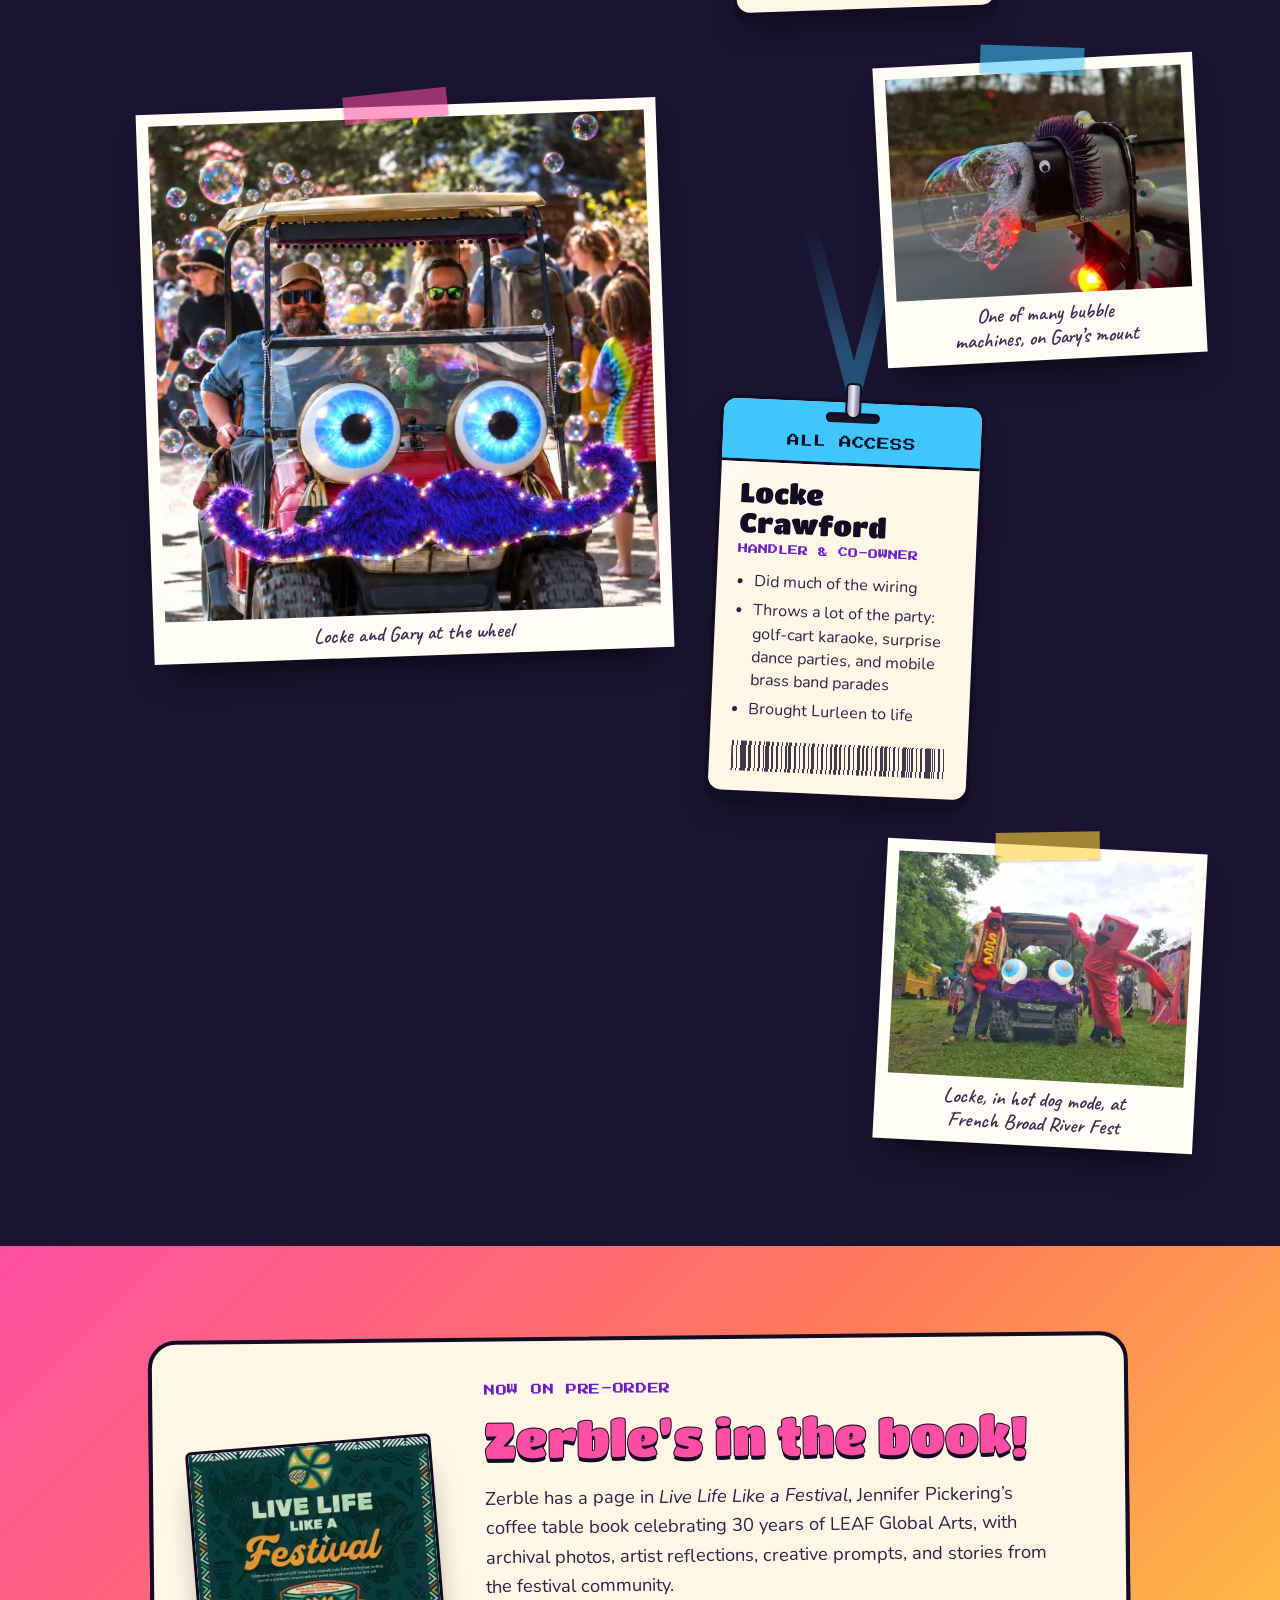
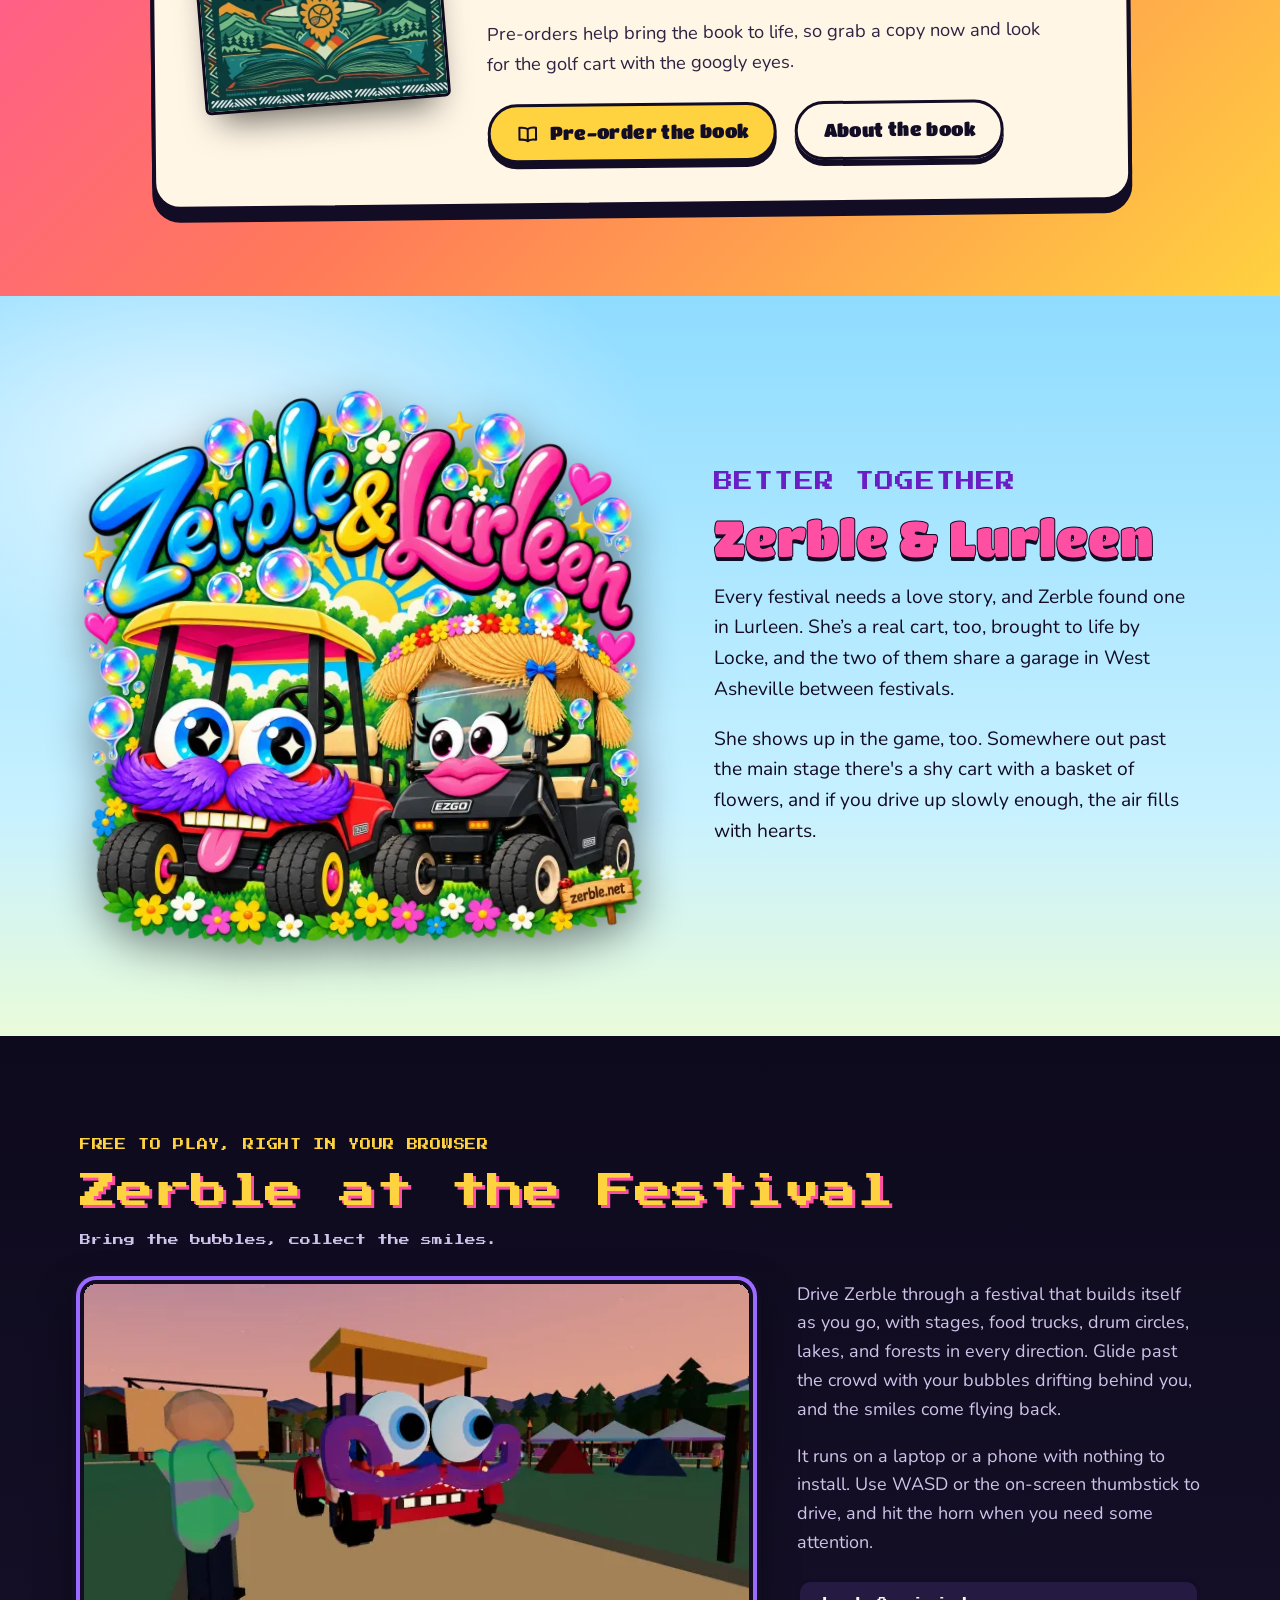
==== commit e74580ff: "handlers: All Access passes become real 4x6 credentials on lanyards The passes go from landscape car" ====
--- a/index.html
+++ b/index.html
@@ -844,7 +844,7 @@
                         <p class="pass-role">Handler &amp; co-owner</p>
                         <ul>
                             <li>Dreamed up Zerble, who was born down on the Suwannee River</li>
-                            <li>Made the glowing eyes, fuzzy &rsquo;stache, and the quantum bubble-drive</li>
+                            <li>Made the eyes, the mustache, and the bubble machine mount</li>
                         </ul>
                     </article>
                     <figure class="snap" style="--w:320px;--tilt:-3deg;--tape:rgba(63,198,255,.55);--tape-rot:5deg">
@@ -860,10 +860,9 @@
                         <h3>Locke Crawford</h3>
                         <p class="pass-role">Handler &amp; co-owner</p>
                         <ul>
-                            <li>Engineered Zerble&rsquo;s electrical system</li>
-                            <li>Party Catalyst: golf-cart karaoke, surprise dance parties, mobile brass band parades&hellip; you name it</li>
+                            <li>Did much of the wiring</li>
+                            <li>Throws a lot of the party: golf-cart karaoke, surprise dance parties, and mobile brass band parades</li>
                             <li>Brought Lurleen to life</li>
-                            <li>Is Hot Dog</li>
                         </ul>
                     </article>
                     <figure class="snap" style="--w:320px;--tilt:3deg;--tape:rgba(255,210,63,.6)">
--- a/assets/css/styles.css
+++ b/assets/css/styles.css
@@ -669,18 +669,70 @@
 .handlers-head p:not(.eyebrow) { color: var(--muted); font-size: 1.2rem; }
 .handlers-grid { display: grid; grid-template-columns: minmax(0, 1.1fr) minmax(0, .9fr); gap: 56px; align-items: center; }
 .handlers-grid .snap { justify-self: end; }
+/* The heading and the photos sit in front of the lanyards. */
+.handlers-head { position: relative; z-index: 1; }
+.handlers .snap { z-index: 1; }
 .passes { display: grid; gap: 40px; justify-items: start; }
+/* A 4x6 credential (2:3), hanging from its clip: it tilts around the slot, not its middle.
+   The aspect ratio is a floor, so a pass with more to say just grows taller. */
 .pass {
   position: relative;
-  width: min(340px, 100%);
-  padding: 0 0 22px;
+  width: min(264px, 100%);
+  aspect-ratio: 2 / 3;
+  padding: 0 0 70px;
   color: var(--ink);
   background: linear-gradient(135deg, rgba(255, 255, 255, .55) 0%, rgba(255, 255, 255, 0) 38%), var(--cream);
   border: 3px solid var(--ink);
   border-radius: 16px;
   box-shadow: 0 8px 0 var(--ink), 0 18px 30px -10px rgba(0, 0, 0, .6);
   transform: rotate(var(--r, 0deg));
-  overflow: hidden;
+  transform-origin: 50% 15px;
+}
+/* The lanyard: two straps that rise from the clip in a V and fade out on the way up,
+   tinted toward the pass's own band color. It hangs straight (it undoes the pass's
+   tilt) and sits behind everything around it. */
+.pass::after {
+  content: "";
+  position: absolute;
+  bottom: calc(100% + 12px);
+  left: 50%;
+  z-index: -1;
+  width: 116px;
+  height: 190px;
+  translate: -50% 0;
+  rotate: calc(var(--r, 0deg) * -1);
+  transform-origin: 50% 100%;
+  background: linear-gradient(90deg, rgba(0, 0, 0, .25), transparent 30%, transparent 70%, rgba(0, 0, 0, .25)),
+              color-mix(in srgb, var(--band, var(--sun)) 32%, var(--night));
+  clip-path: polygon(calc(50% - 8px) 100%, 0 0, 15px 0, 50% calc(100% - 30px), calc(100% - 15px) 0, 100% 0, calc(50% + 8px) 100%);
+  -webkit-mask-image: linear-gradient(to top, #000 22%, transparent 88%);
+  mask-image: linear-gradient(to top, #000 22%, transparent 88%);
+}
+/* The clip that hooks the lanyard through the slot */
+.pass-top::before {
+  content: "";
+  position: absolute;
+  top: -20px;
+  left: 50%;
+  width: 16px;
+  height: 36px;
+  translate: -50% 0;
+  border: 2px solid var(--ink);
+  border-radius: 5px 5px 8px 8px;
+  background: linear-gradient(90deg, #8f8ba6, #f1effa 45%, #a8a4bd 70%, #7d7994);
+}
+/* A barcode along the bottom, like every real credential has */
+.pass-top::after {
+  content: "";
+  position: absolute;
+  left: 22px;
+  right: 22px;
+  bottom: 20px;
+  height: 30px;
+  opacity: .8;
+  background:
+    repeating-linear-gradient(90deg, var(--ink) 0 2px, transparent 2px 5px, var(--ink) 5px 6px, transparent 6px 9px),
+    repeating-linear-gradient(90deg, transparent 0 11px, var(--ink) 11px 14px, transparent 14px 17px, var(--ink) 17px 18px, transparent 18px 23px);
 }
 .pass::before {
   content: "";
@@ -696,9 +748,10 @@
 }
 .pass-top {
   margin: 0 0 16px;
-  padding: 30px 18px 12px;
+  padding: 34px 18px 14px;
   background: var(--band, var(--sun));
   border-bottom: 3px solid var(--ink);
+  border-radius: 13px 13px 0 0;
   font: 400 .78rem/1 var(--pixel);
   letter-spacing: .08em;
   text-transform: uppercase;
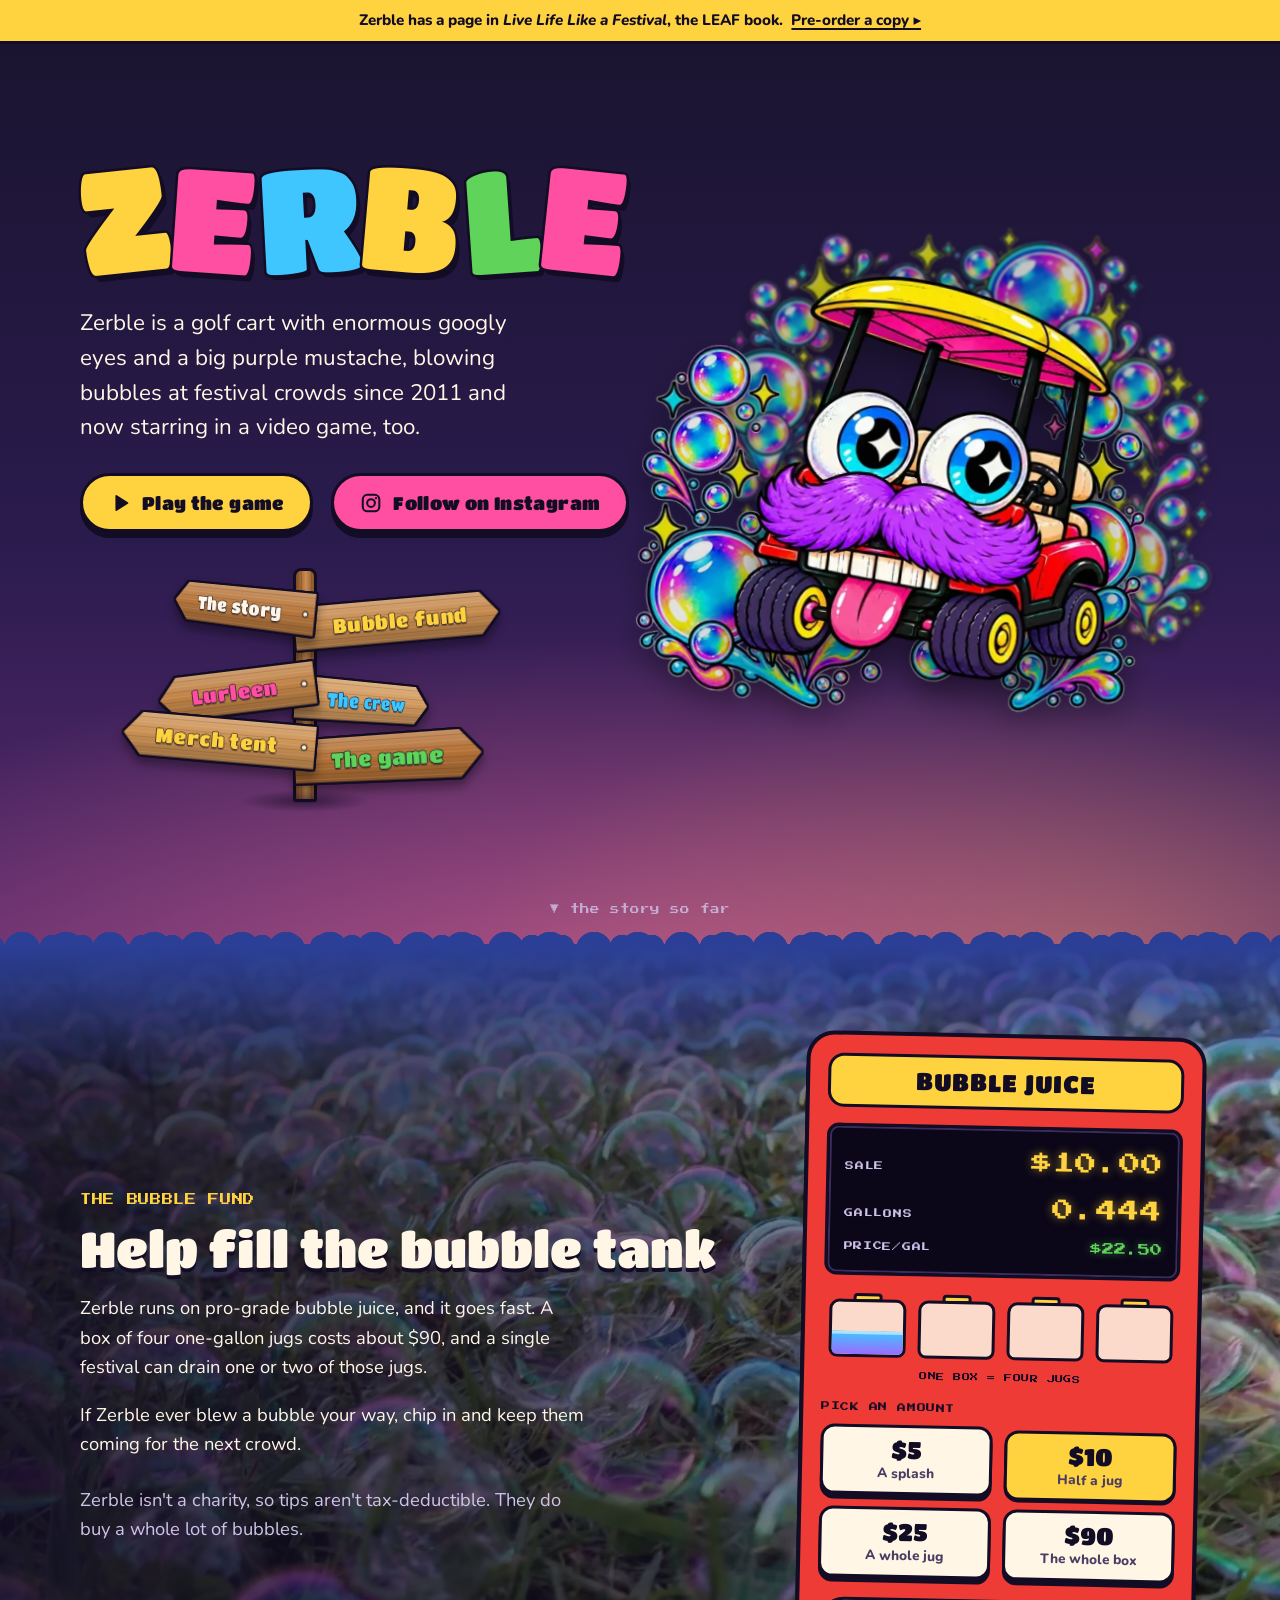
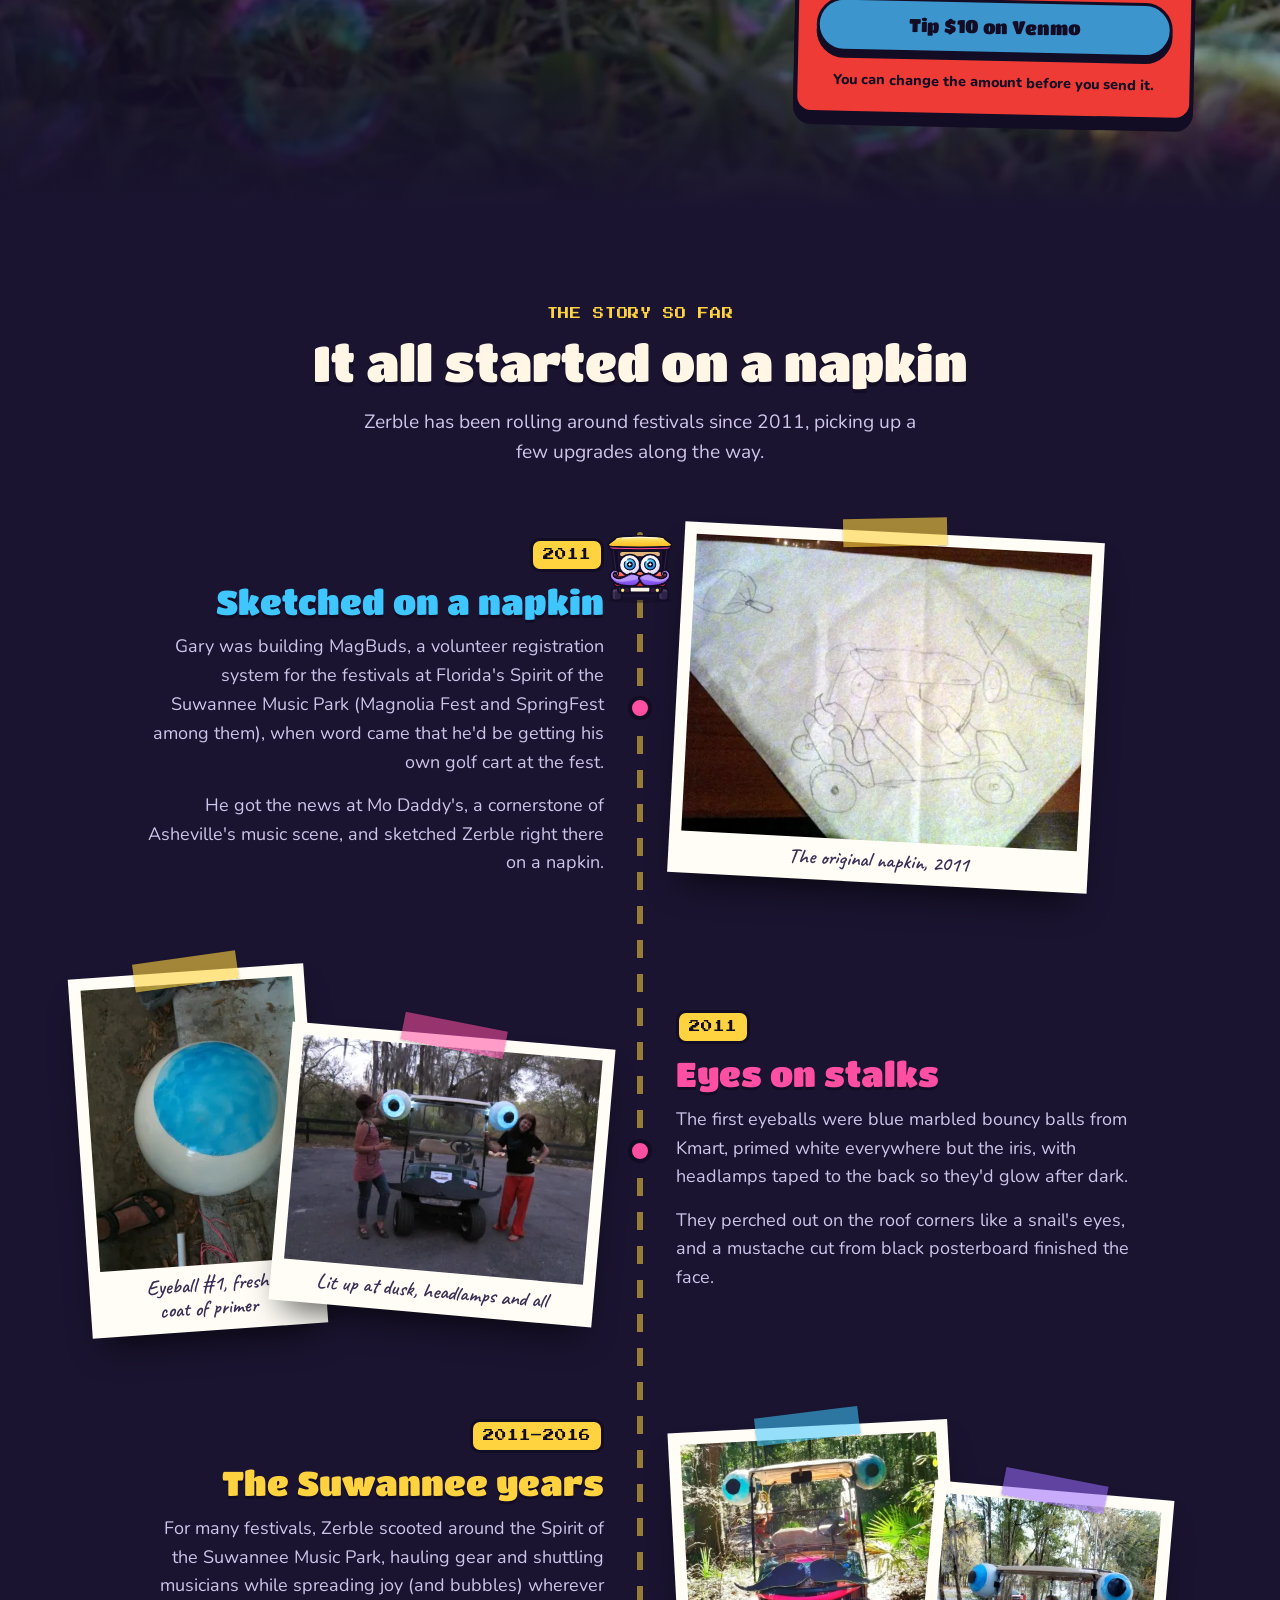
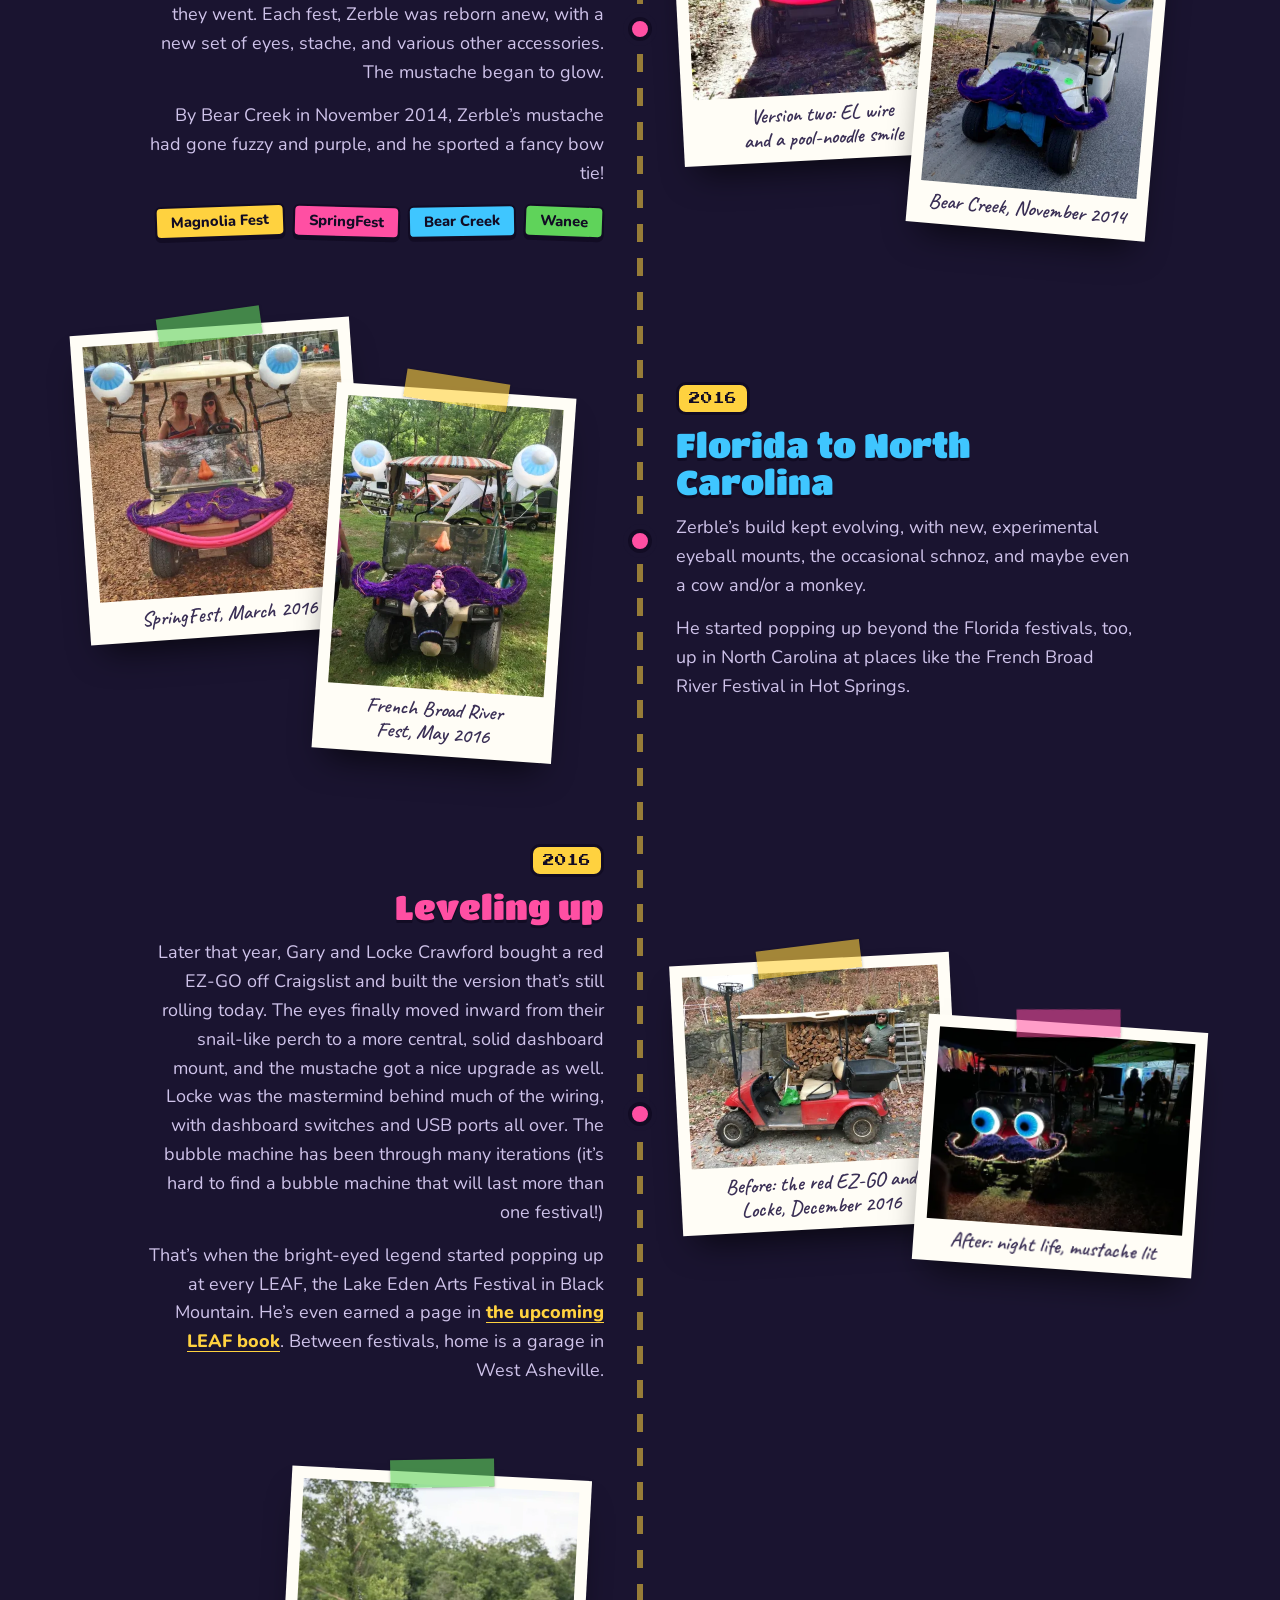
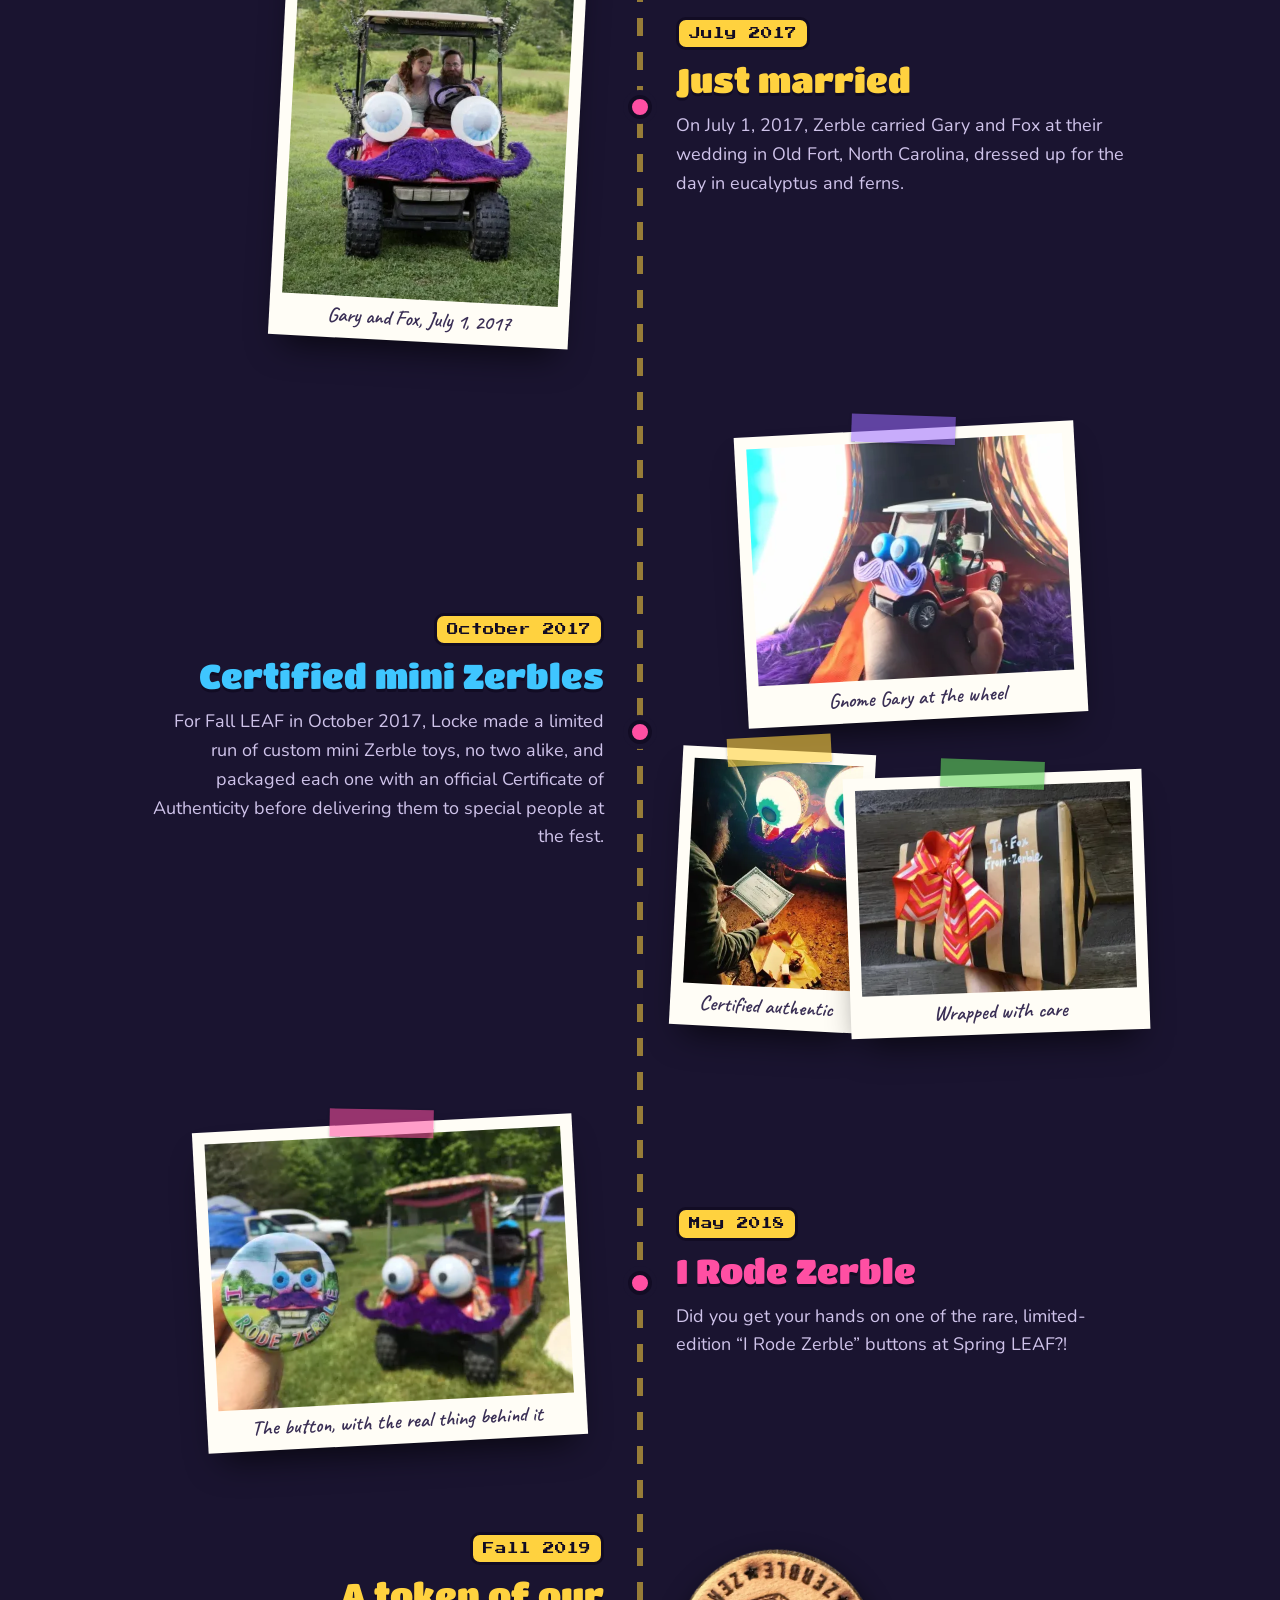
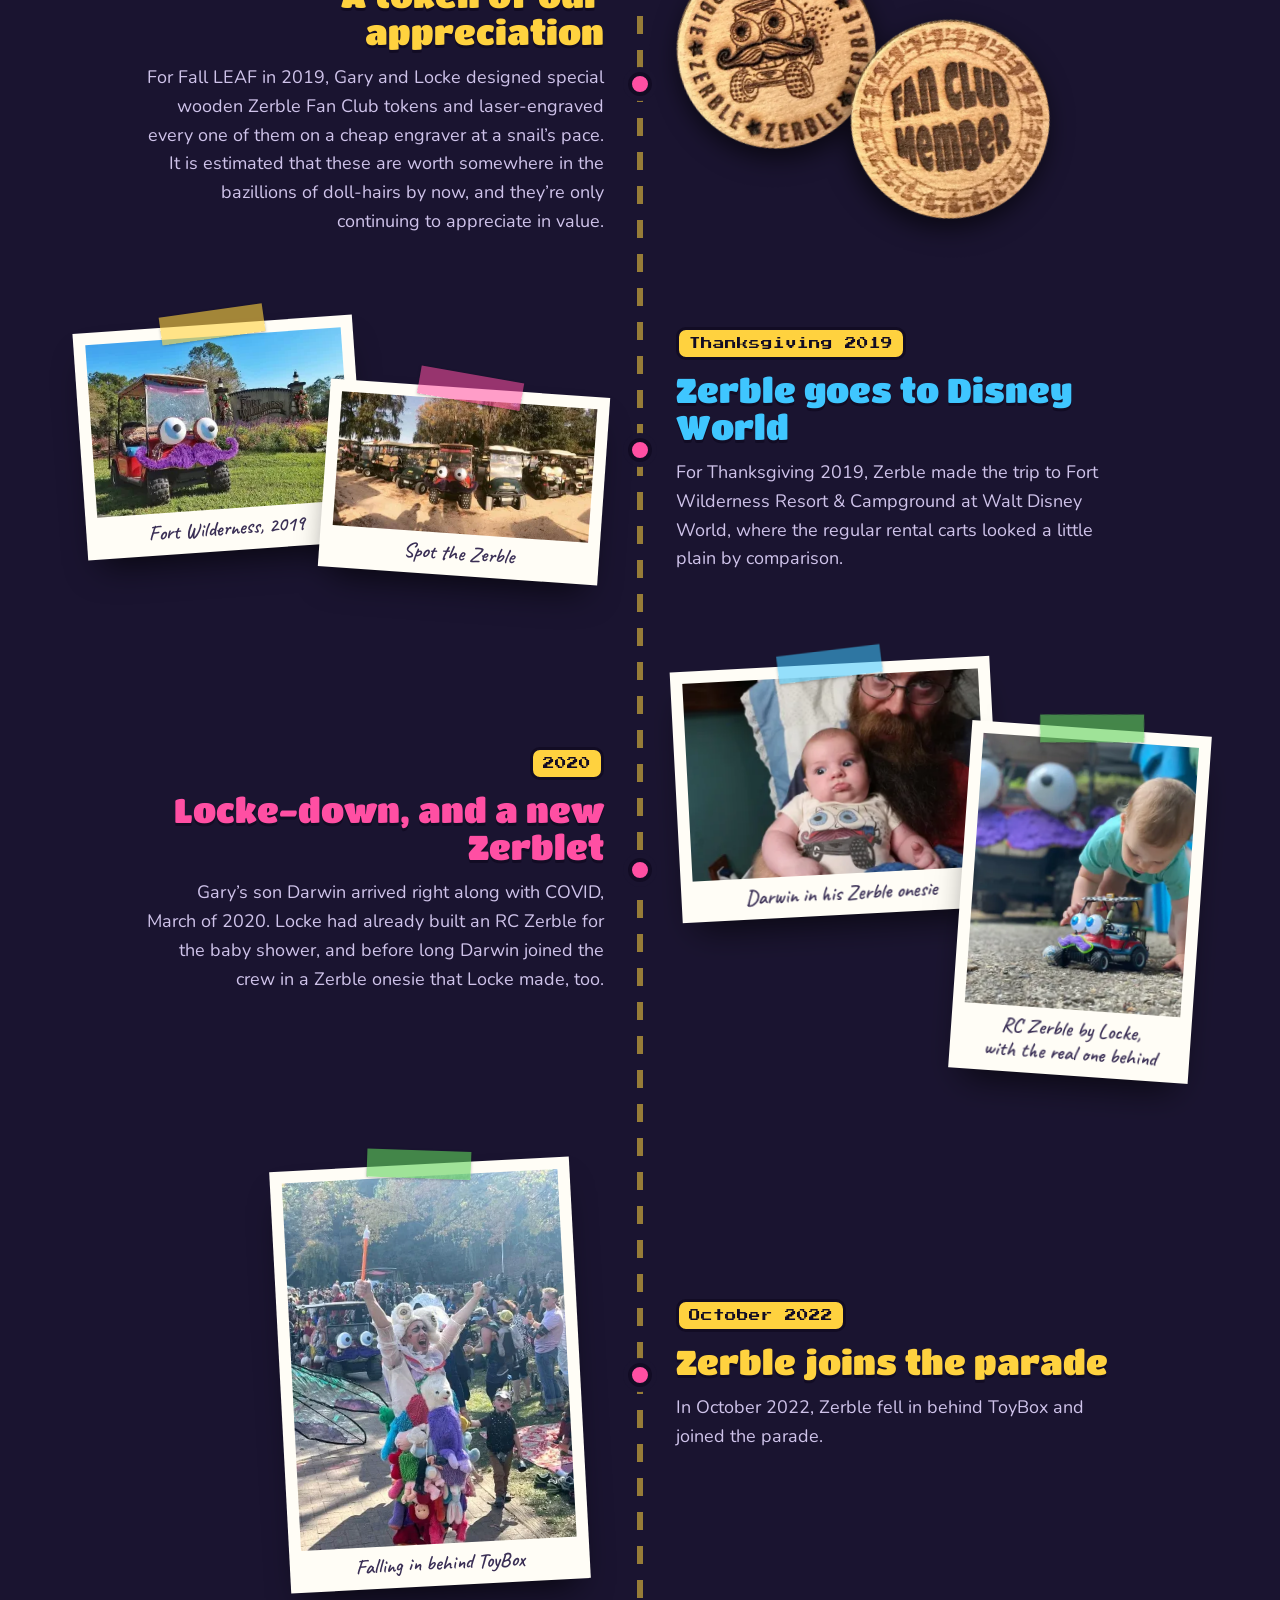
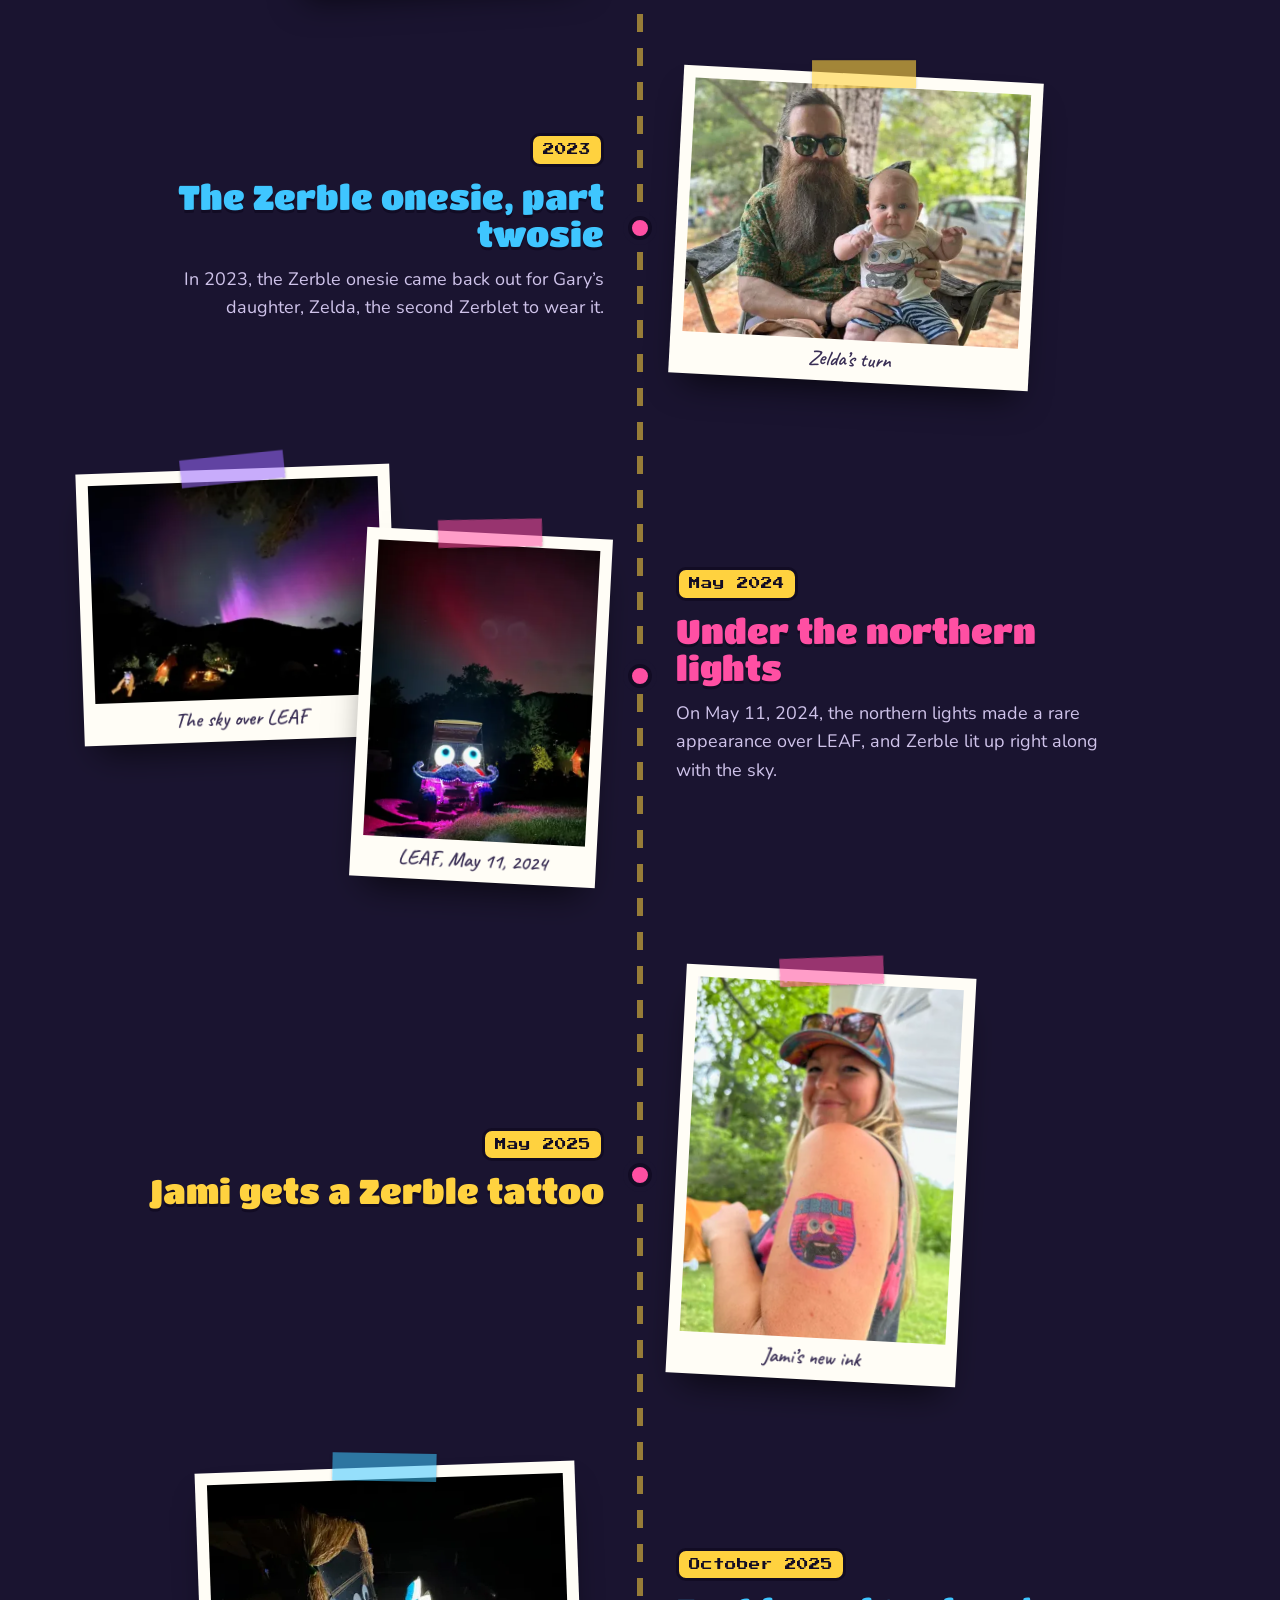
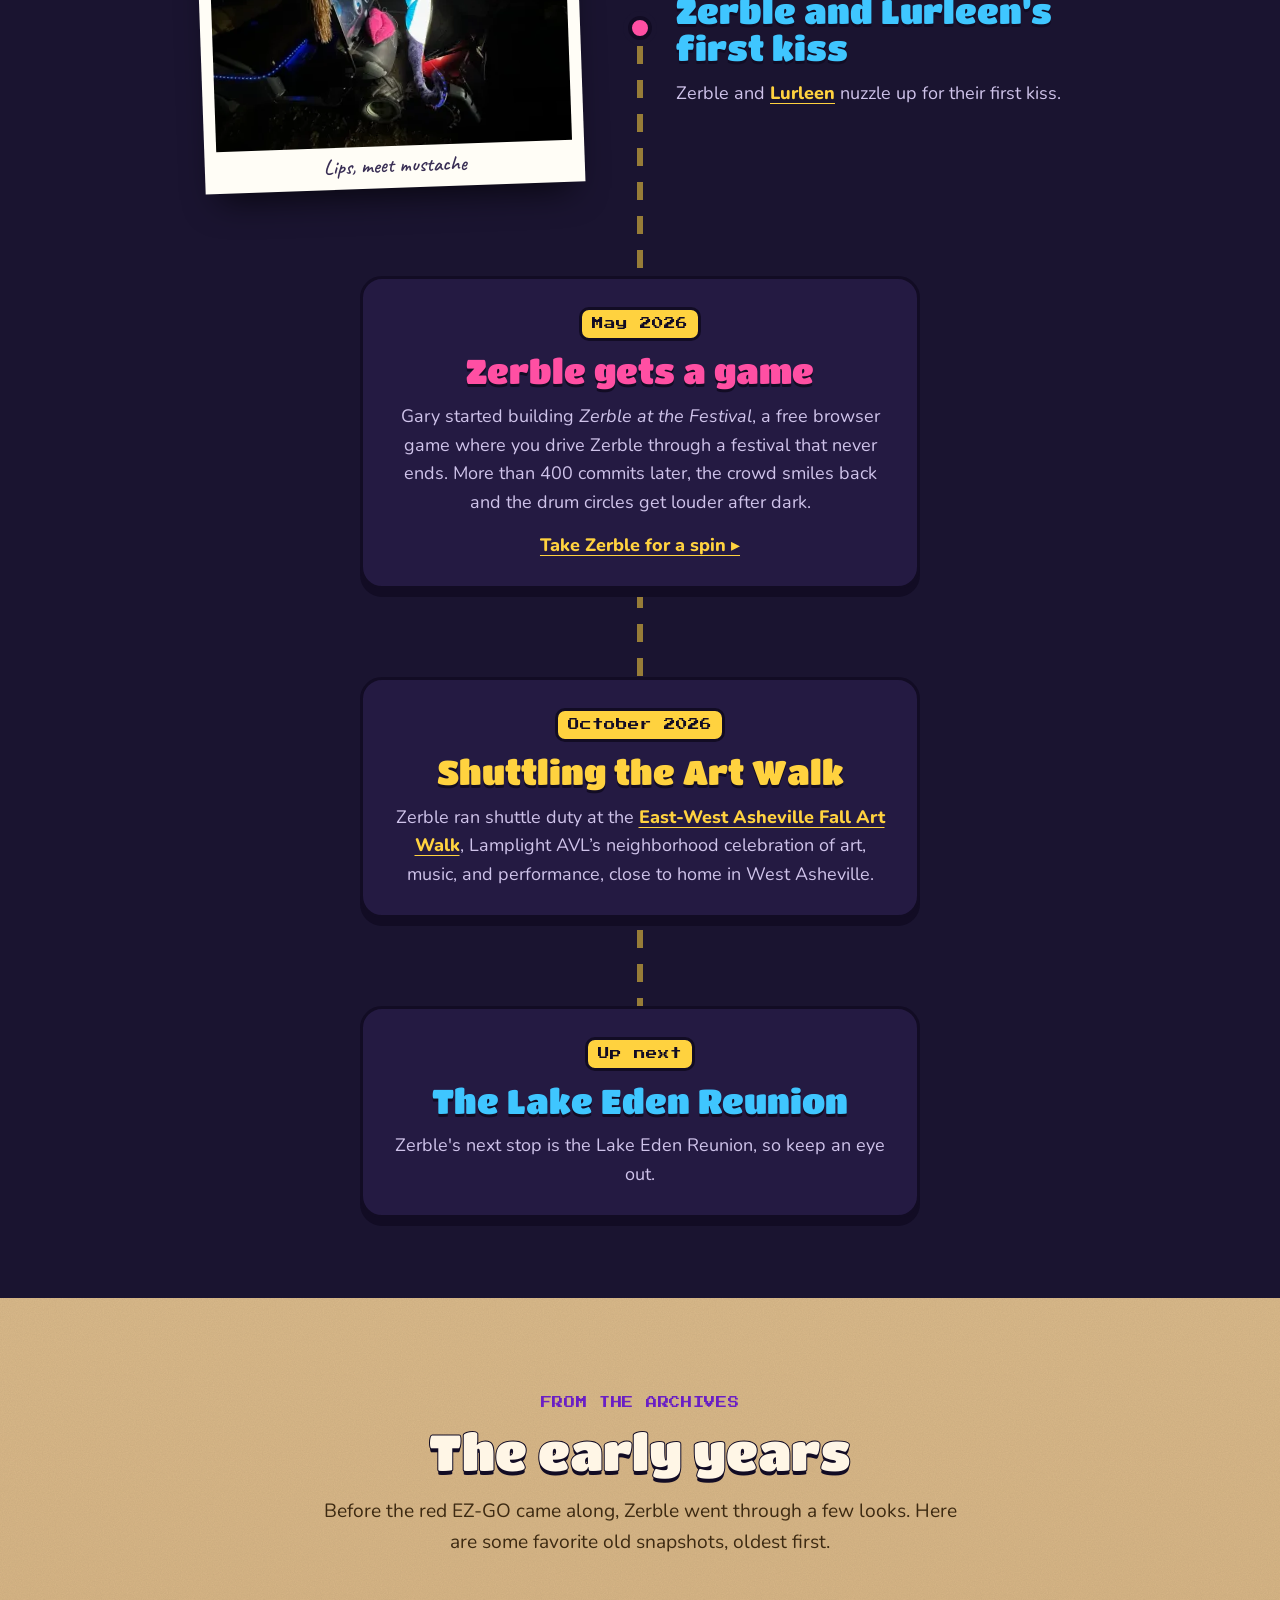
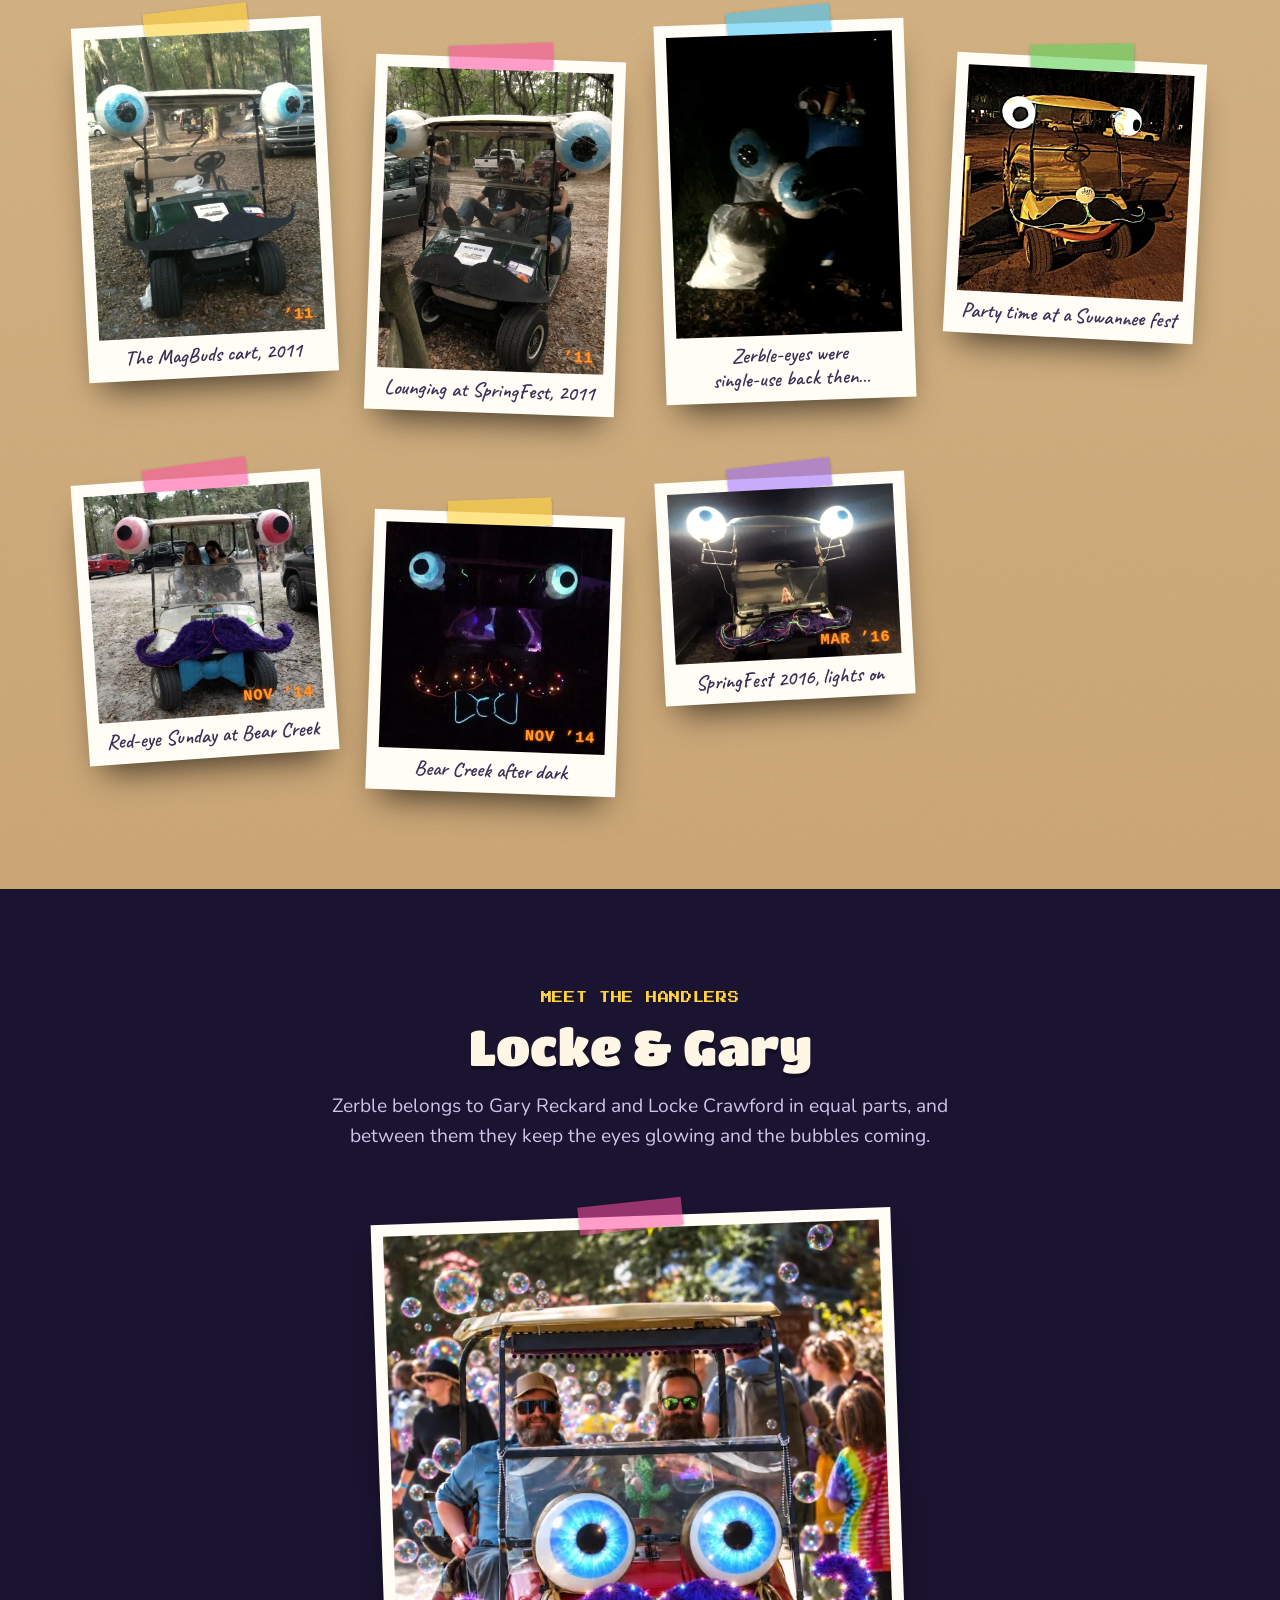
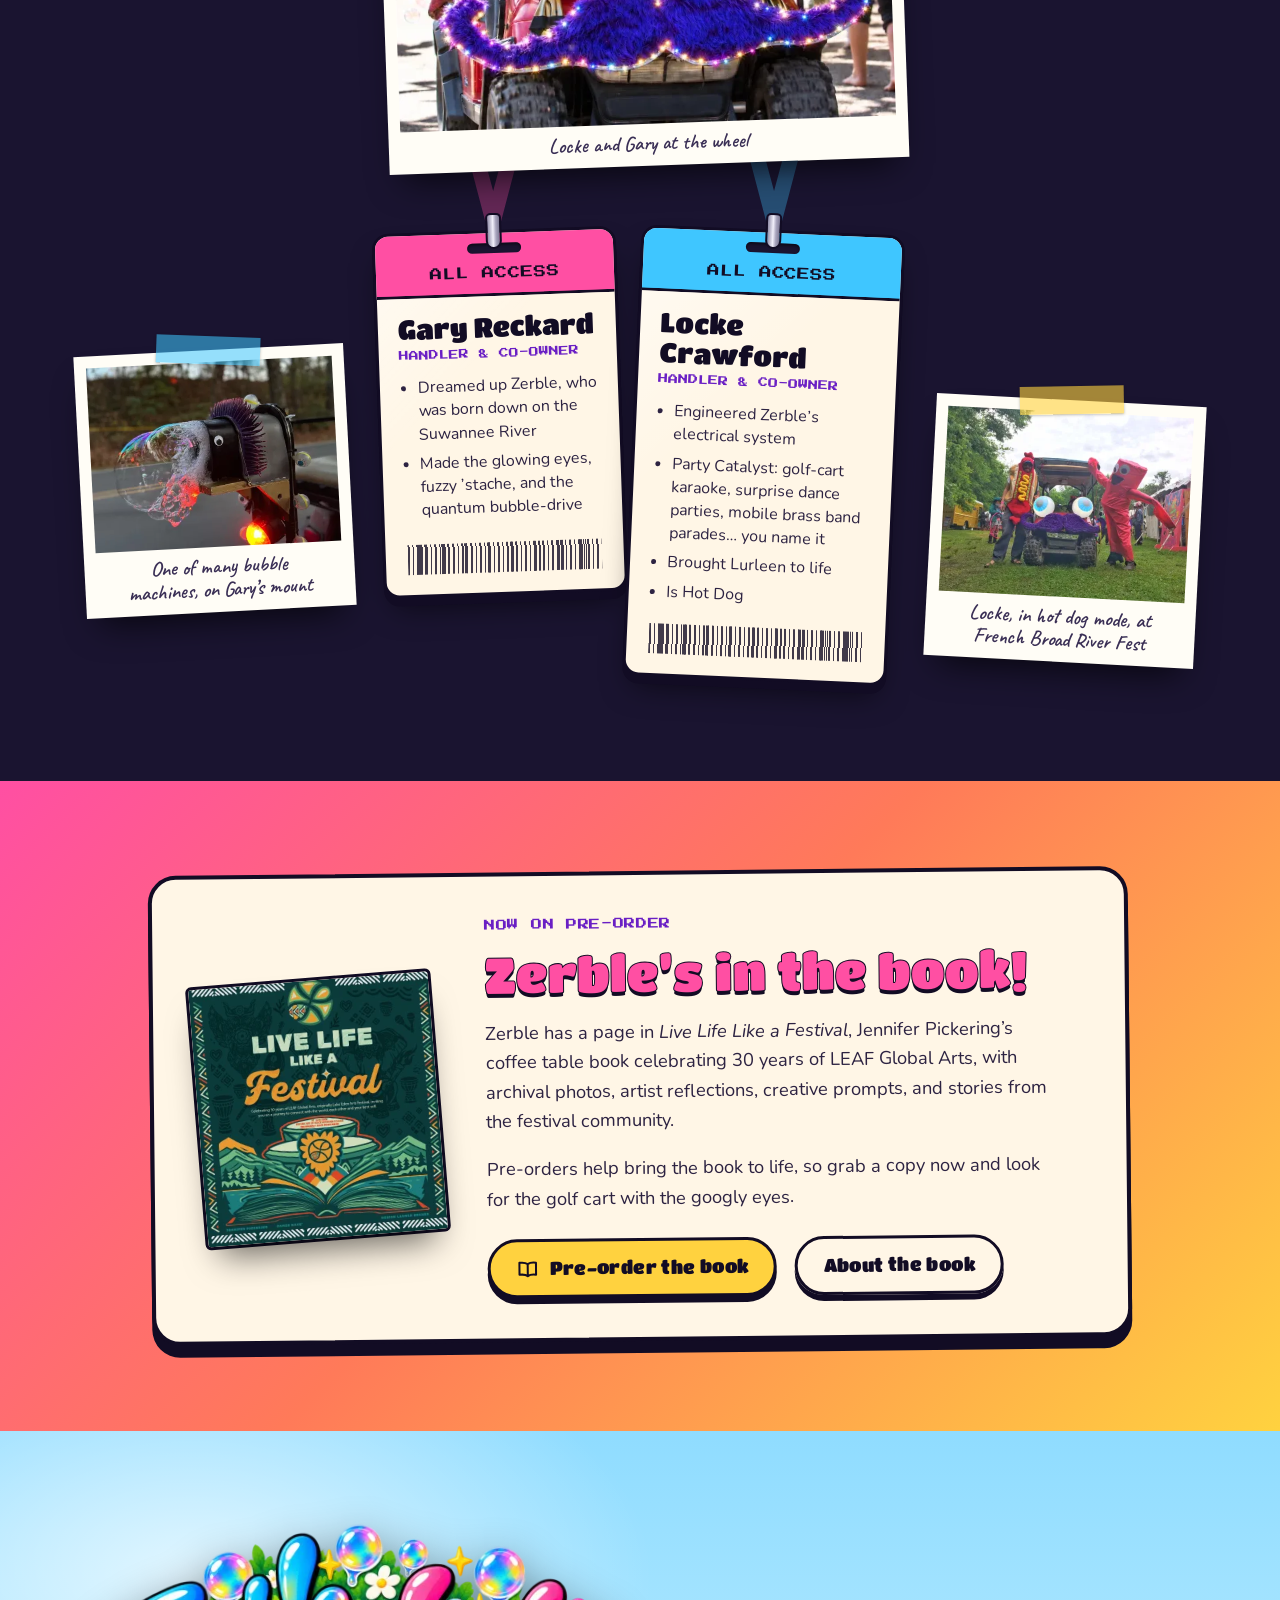
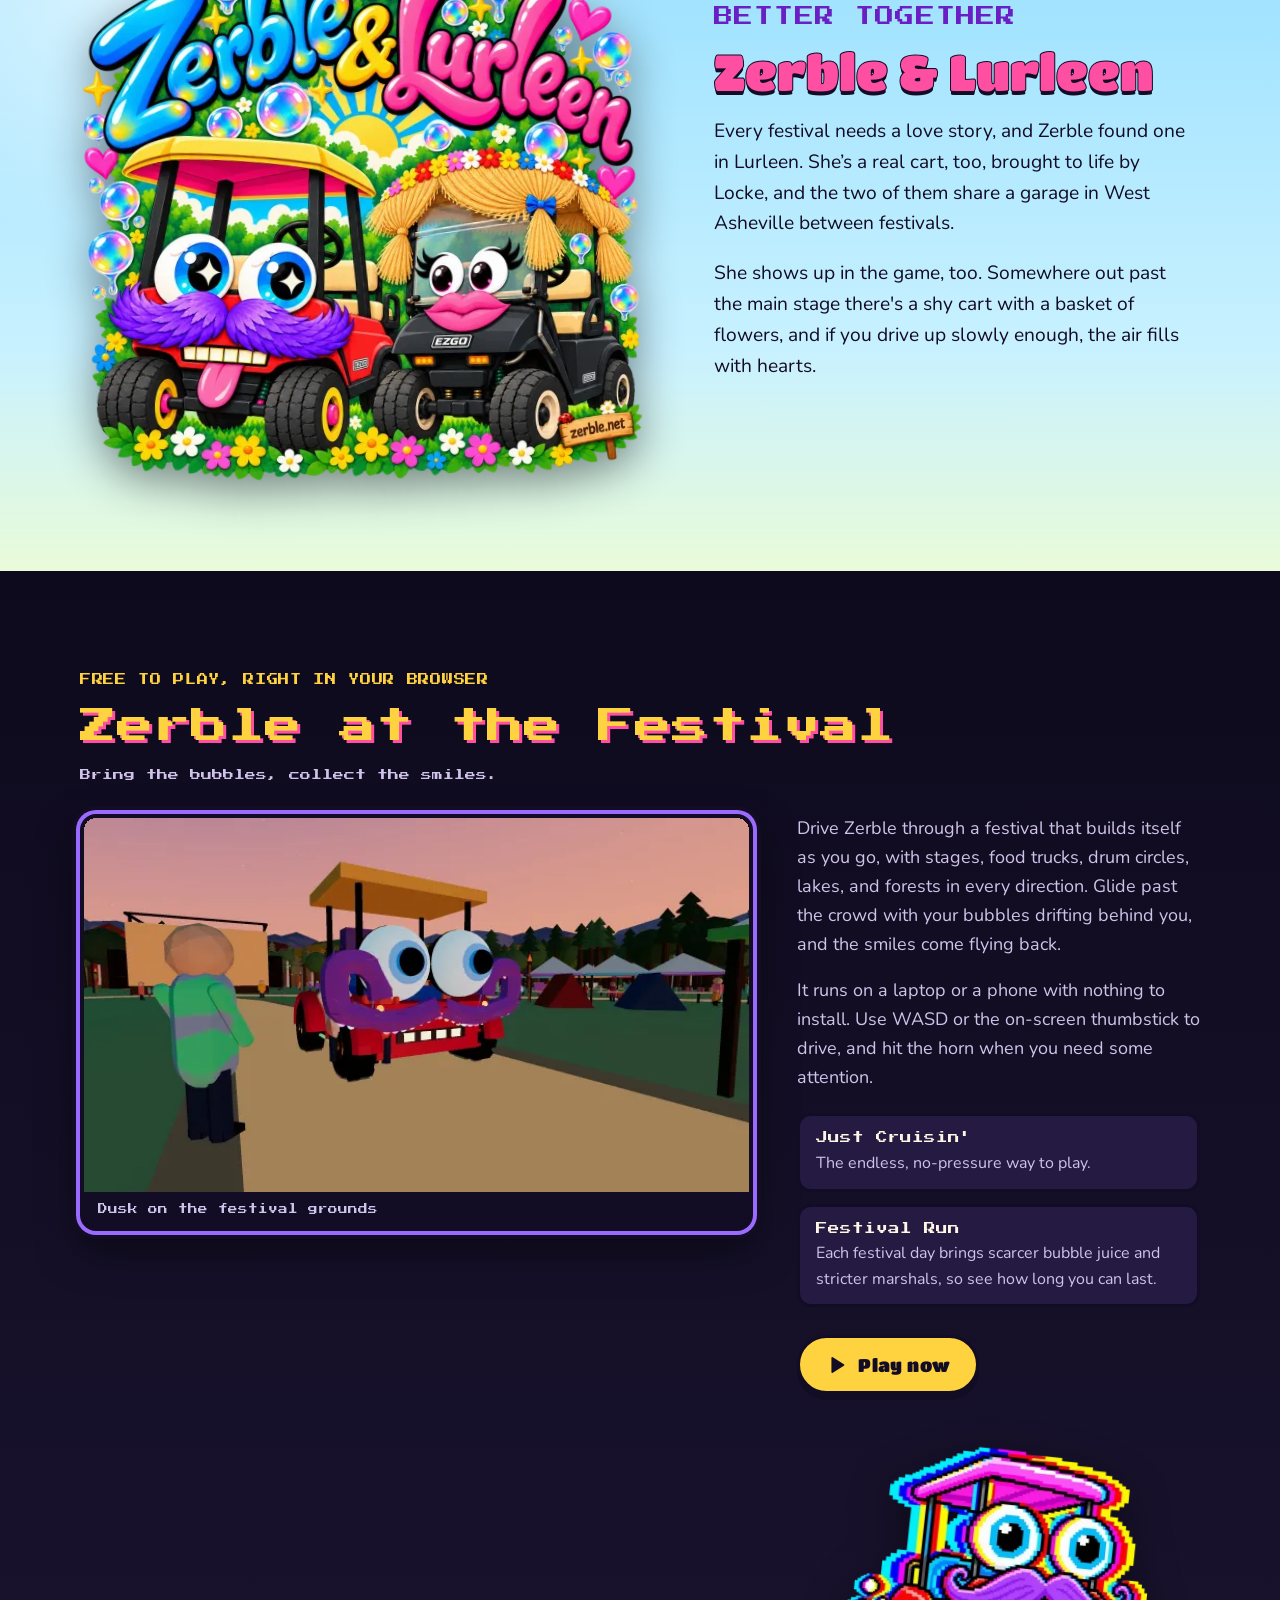
==== commit 2c39e012: "handlers: one centered column, with the passes hanging from the photo On big screens the section was" ====
--- a/index.html
+++ b/index.html
@@ -27,7 +27,7 @@
     </script>
 
     <link rel="stylesheet" href="https://fonts.googleapis.com/css2?family=Caveat:wght@600&family=Nunito:wght@400;700;800&family=Press+Start+2P&family=Titan+One&display=swap">
-    <link rel="stylesheet" href="assets/css/styles.css?v=2026-10-07d">
+    <link rel="stylesheet" href="assets/css/styles.css?v=2026-10-07e">
     <link rel="preload" as="image" type="image/avif"
           imagesrcset="assets/img/zerble-hero-cart-520.avif 520w, assets/img/zerble-hero-cart-1040.avif 1040w"
           imagesizes="(max-width: 860px) min(420px, 100vw - 32px), 520px">
@@ -844,7 +844,7 @@
                         <p class="pass-role">Handler &amp; co-owner</p>
                         <ul>
                             <li>Dreamed up Zerble, who was born down on the Suwannee River</li>
-                            <li>Made the eyes, the mustache, and the bubble machine mount</li>
+                            <li>Made the glowing eyes, fuzzy &rsquo;stache, and the quantum bubble-drive</li>
                         </ul>
                     </article>
                     <figure class="snap" style="--w:320px;--tilt:-3deg;--tape:rgba(63,198,255,.55);--tape-rot:5deg">
@@ -860,9 +860,10 @@
                         <h3>Locke Crawford</h3>
                         <p class="pass-role">Handler &amp; co-owner</p>
                         <ul>
-                            <li>Did much of the wiring</li>
-                            <li>Throws a lot of the party: golf-cart karaoke, surprise dance parties, and mobile brass band parades</li>
+                            <li>Engineered Zerble&rsquo;s electrical system</li>
+                            <li>Party Catalyst: golf-cart karaoke, surprise dance parties, mobile brass band parades&hellip; you name it</li>
                             <li>Brought Lurleen to life</li>
+                            <li>Is Hot Dog</li>
                         </ul>
                     </article>
                     <figure class="snap" style="--w:320px;--tilt:3deg;--tape:rgba(255,210,63,.6)">
--- a/assets/css/styles.css
+++ b/assets/css/styles.css
@@ -532,7 +532,7 @@
 
 /* ---------- small screens ---------- */
 @media (max-width: 860px) {
-  .hero .wrap, .sweetheart .wrap, .game-grid, .gram .wrap, .handlers-grid { grid-template-columns: minmax(0, 1fr); }
+  .hero .wrap, .sweetheart .wrap, .game-grid, .gram .wrap { grid-template-columns: minmax(0, 1fr); }
   .art-grid { columns: 1; }
   .timeline { gap: 64px; }
   .timeline::before { left: 14px; }
@@ -667,12 +667,33 @@
 .handlers { position: relative; padding: 100px 0; background: var(--night); }
 .handlers-head { text-align: center; max-width: 680px; margin: 0 auto 64px; }
 .handlers-head p:not(.eyebrow) { color: var(--muted); font-size: 1.2rem; }
-.handlers-grid { display: grid; grid-template-columns: minmax(0, 1.1fr) minmax(0, .9fr); gap: 56px; align-items: center; }
-.handlers-grid .snap { justify-self: end; }
+.handlers-grid { display: grid; grid-template-columns: minmax(0, 1fr); justify-items: center; gap: 48px; }
 /* The heading and the photos sit in front of the lanyards. */
 .handlers-head { position: relative; z-index: 1; }
 .handlers .snap { z-index: 1; }
-.passes { display: grid; gap: 40px; justify-items: start; }
+/* The photo of the two of them sits centered under the heading, and the passes hang just
+   below it, their lanyards running up behind it. On phones everything stacks in page order.
+   From 861px the passes share a row with the two side photos in a row beneath them, and
+   from 1140px all four line up, each person's photo beside their pass and dropped a little. */
+.passes { display: grid; gap: 40px; justify-items: center; }
+.passes .snap { margin-top: 8px; }
+@media (min-width: 861px) {
+  .handlers-grid { gap: 64px; }
+  .passes { grid-template-columns: repeat(2, 300px); justify-content: center; align-items: start; gap: 60px 56px; }
+  .passes > :nth-child(1) { grid-area: 1 / 1; }
+  .passes > :nth-child(2) { grid-area: 2 / 1; }
+  .passes > :nth-child(3) { grid-area: 1 / 2; }
+  .passes > :nth-child(4) { grid-area: 2 / 2; }
+  .passes .snap { width: 300px; margin-top: 0; }
+}
+@media (min-width: 1140px) {
+  .passes { grid-template-columns: repeat(4, auto); gap: 0 22px; }
+  .passes > :nth-child(1) { grid-area: 1 / 2; }
+  .passes > :nth-child(2) { grid-area: 1 / 1; margin-top: 120px; }
+  .passes > :nth-child(3) { grid-area: 1 / 3; }
+  .passes > :nth-child(4) { grid-area: 1 / 4; margin-top: 170px; }
+  .passes .snap { width: 270px; }
+}
 /* A 4x6 credential (2:3), hanging from its clip: it tilts around the slot, not its middle.
    The aspect ratio is a floor, so a pass with more to say just grows taller. */
 .pass {
@@ -766,9 +787,6 @@
   .archives, .handlers { padding: 72px 0; }
   .archives-grid { gap: 48px 24px; }
   .archives-grid .snap:nth-child(even) { margin-top: 0; }
-  .handlers-grid { grid-template-columns: minmax(0, 1fr); gap: 48px; }
-  .handlers-grid .snap { justify-self: center; }
-  .passes { justify-items: center; }
 }
 
 /* Old photos read as old: a faint vintage cast, plus the orange date stamp
@@ -785,8 +803,6 @@
   text-shadow: 0 0 4px rgba(255, 110, 0, .85), 0 0 1px #ff6a00;
   pointer-events: none;
 }
-
-.passes .snap { margin-top: 8px; }
 
 /* ---------- the bubble fund: a tip jar dressed as a gas pump ---------- */
 /* Red body and yellow sign, like Zerble's own cart. site.js ticks the screen up
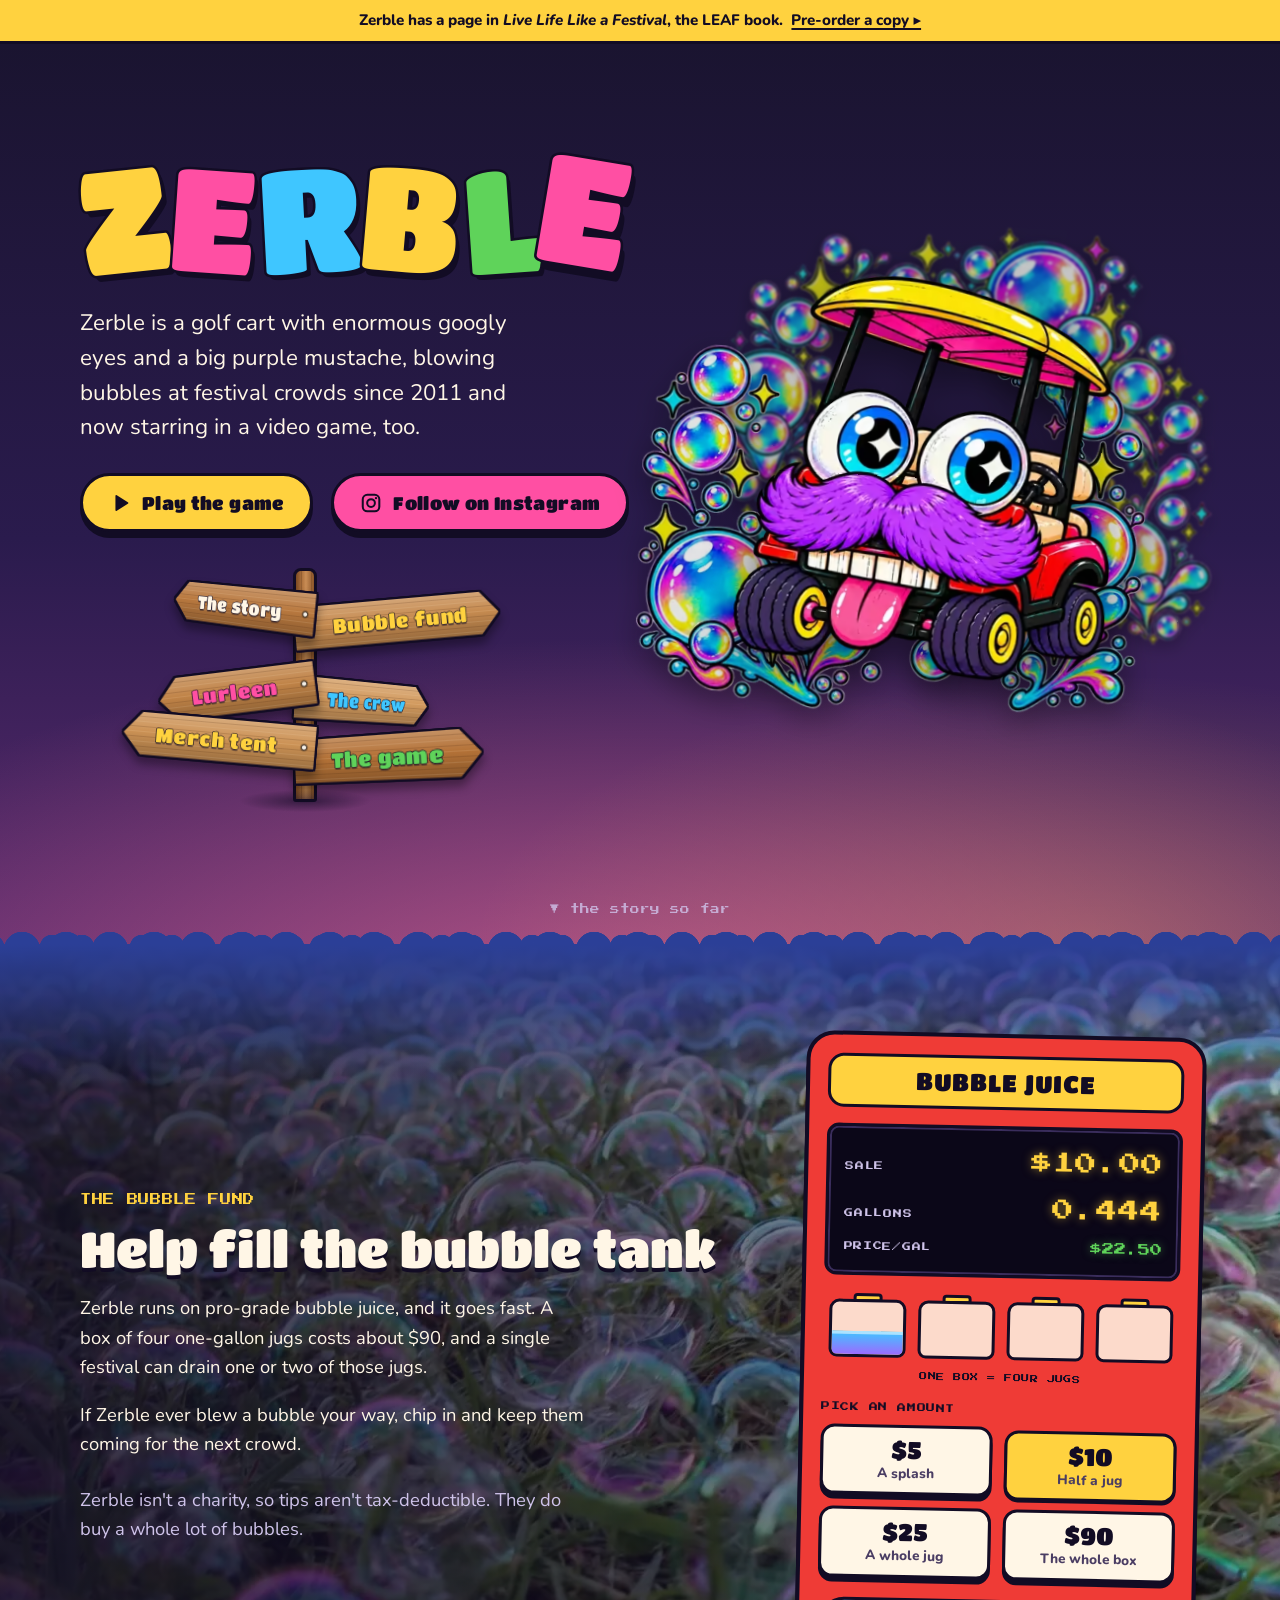
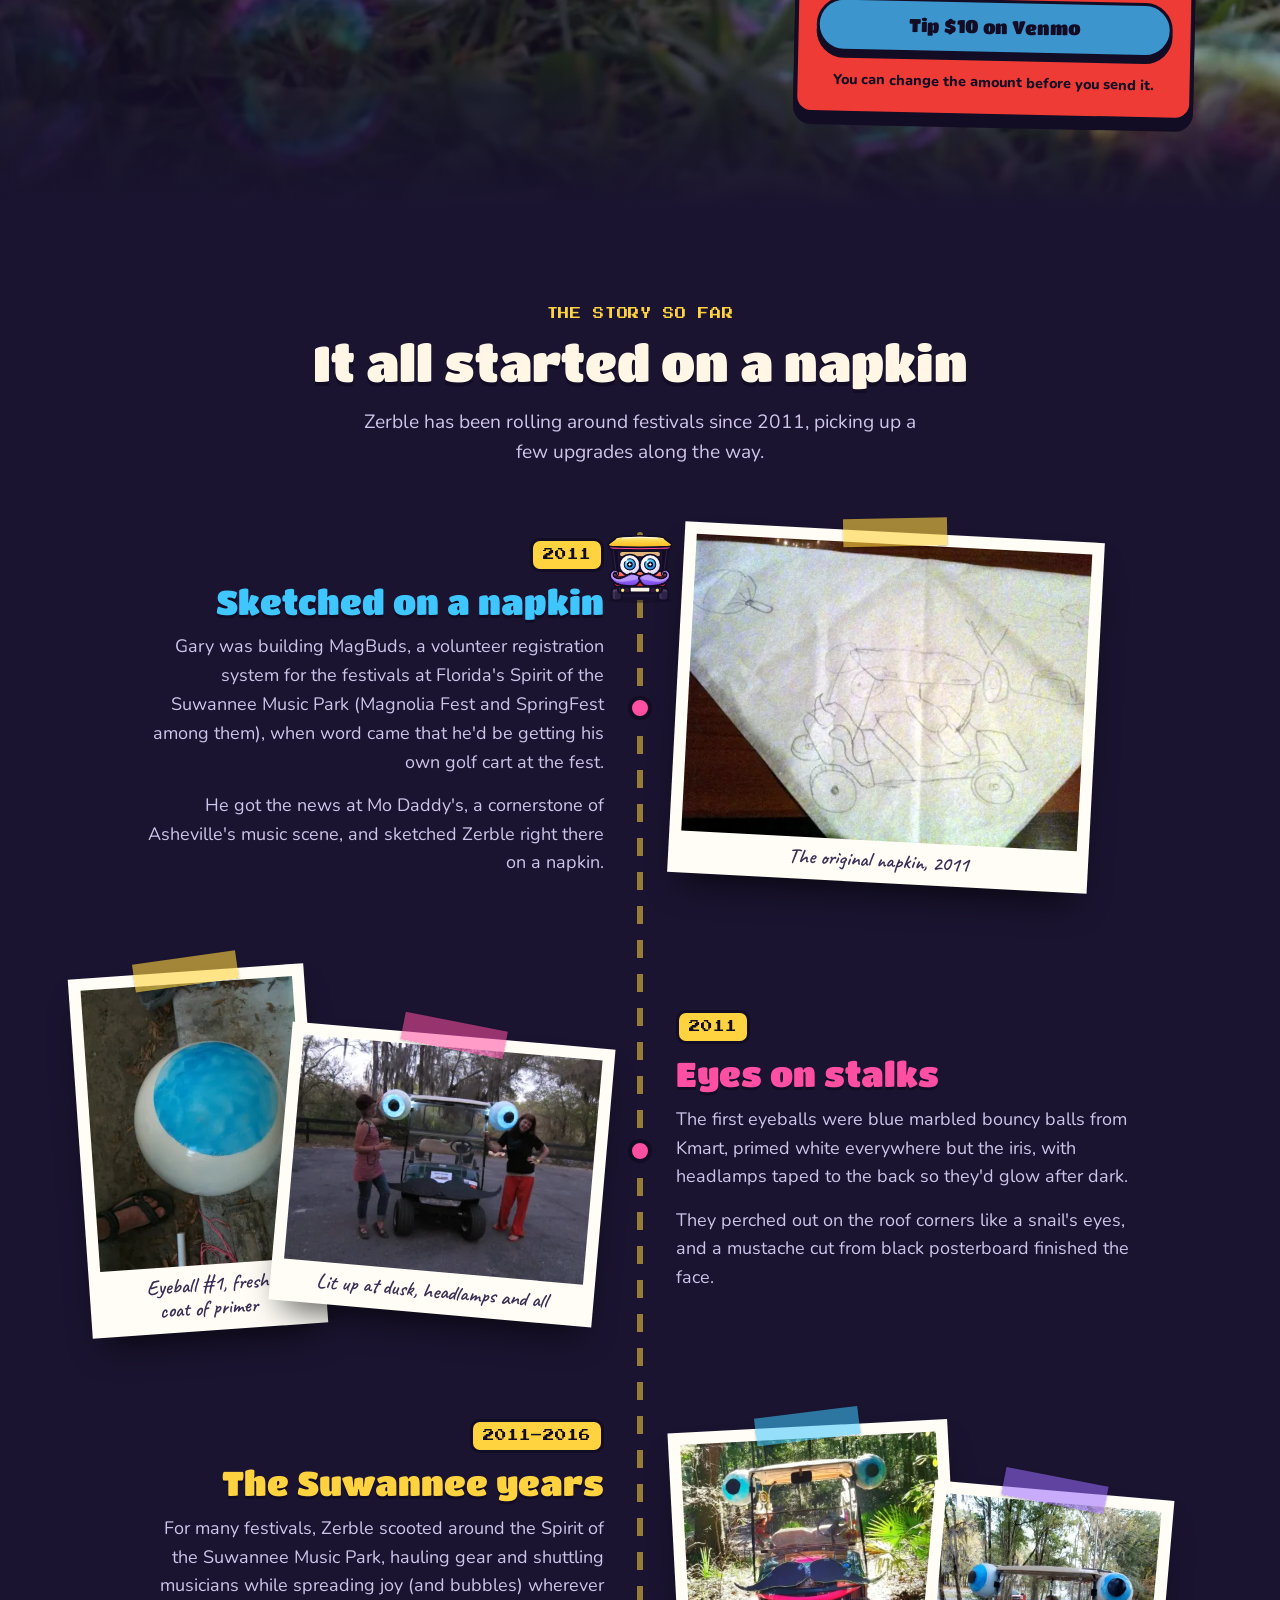
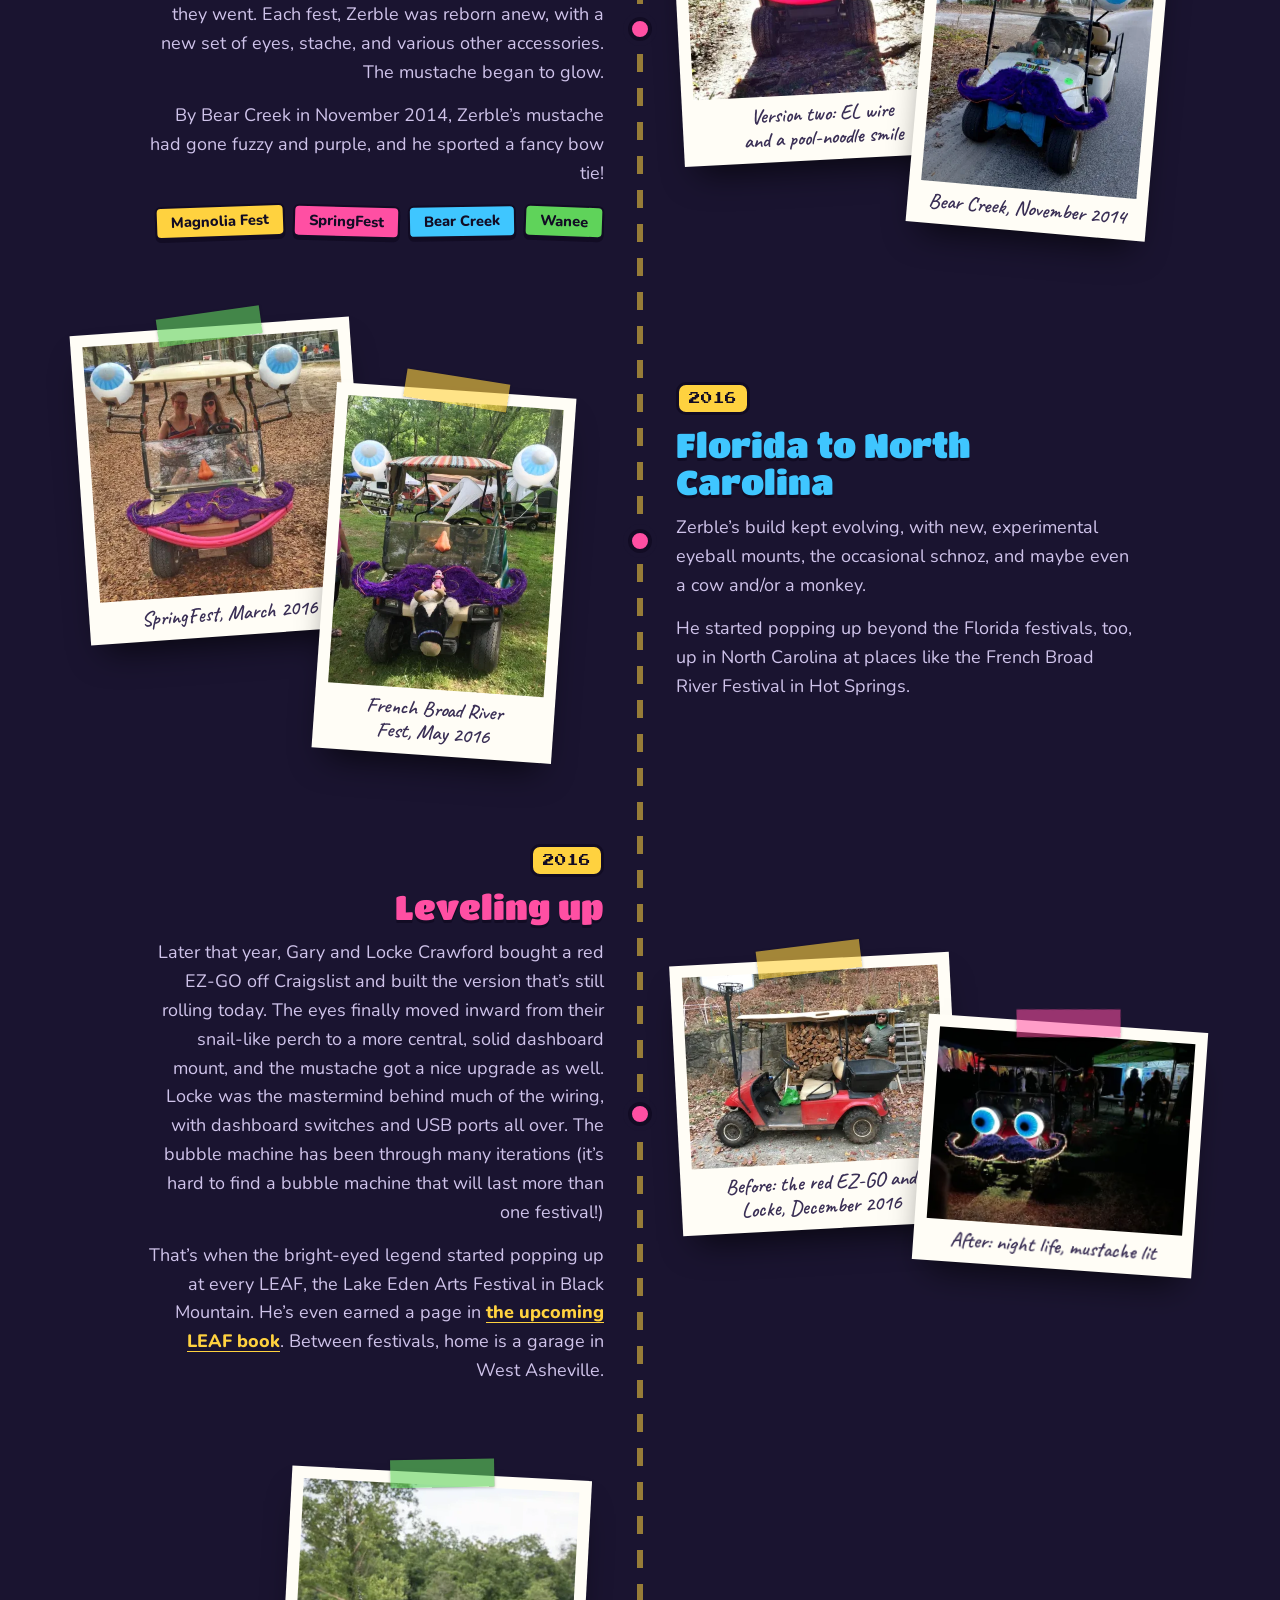
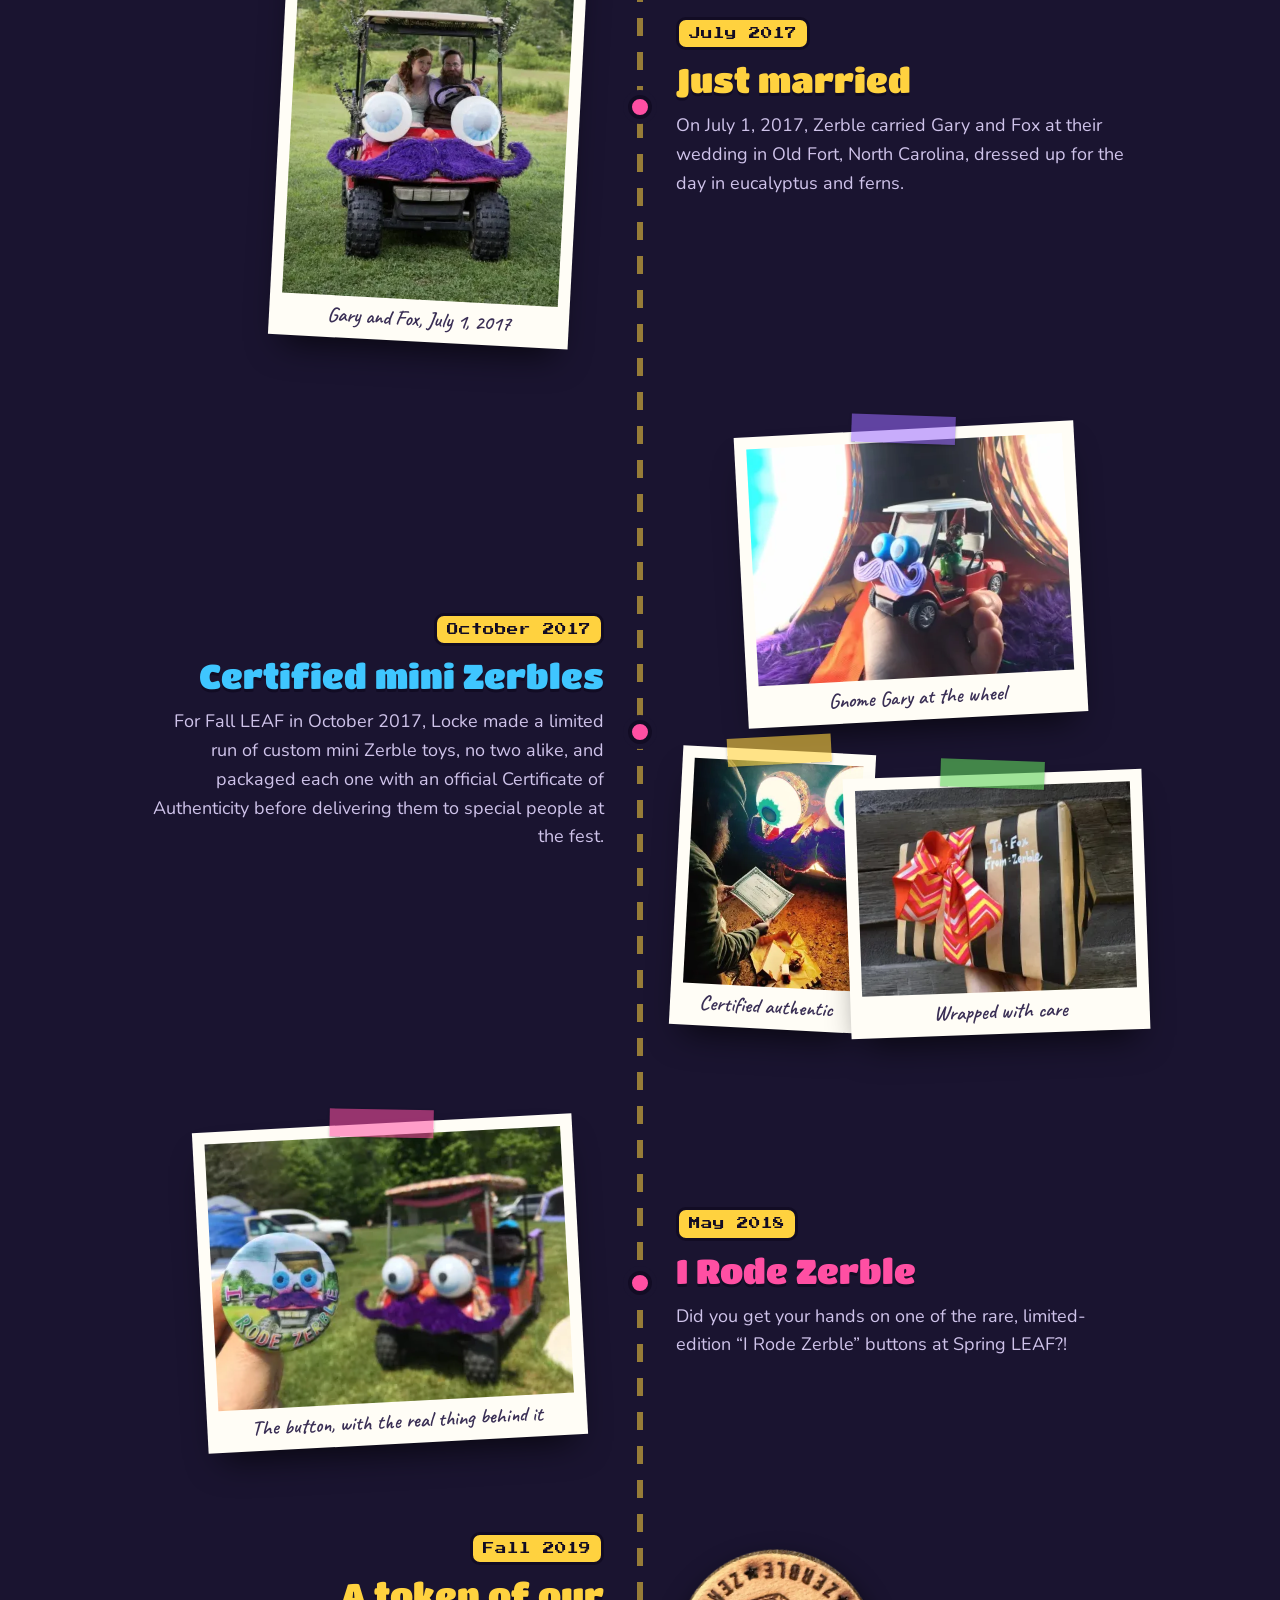
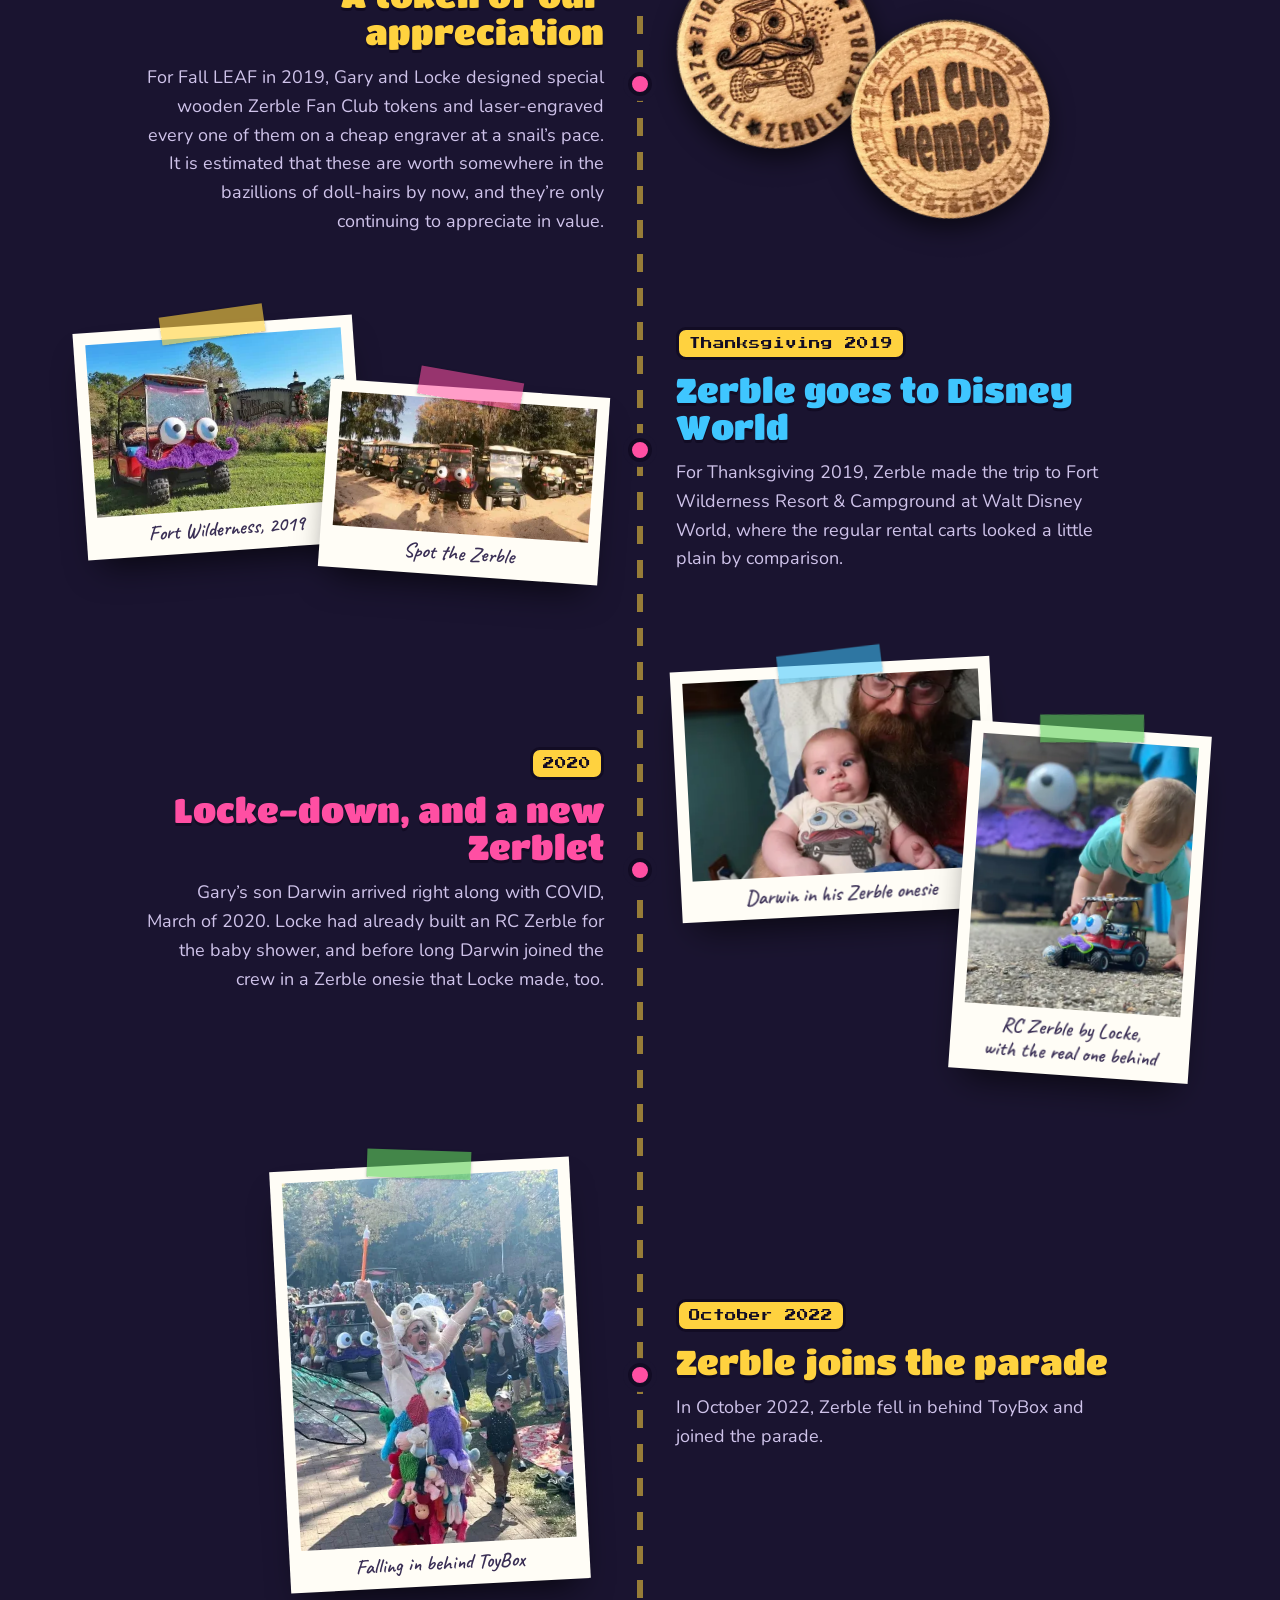
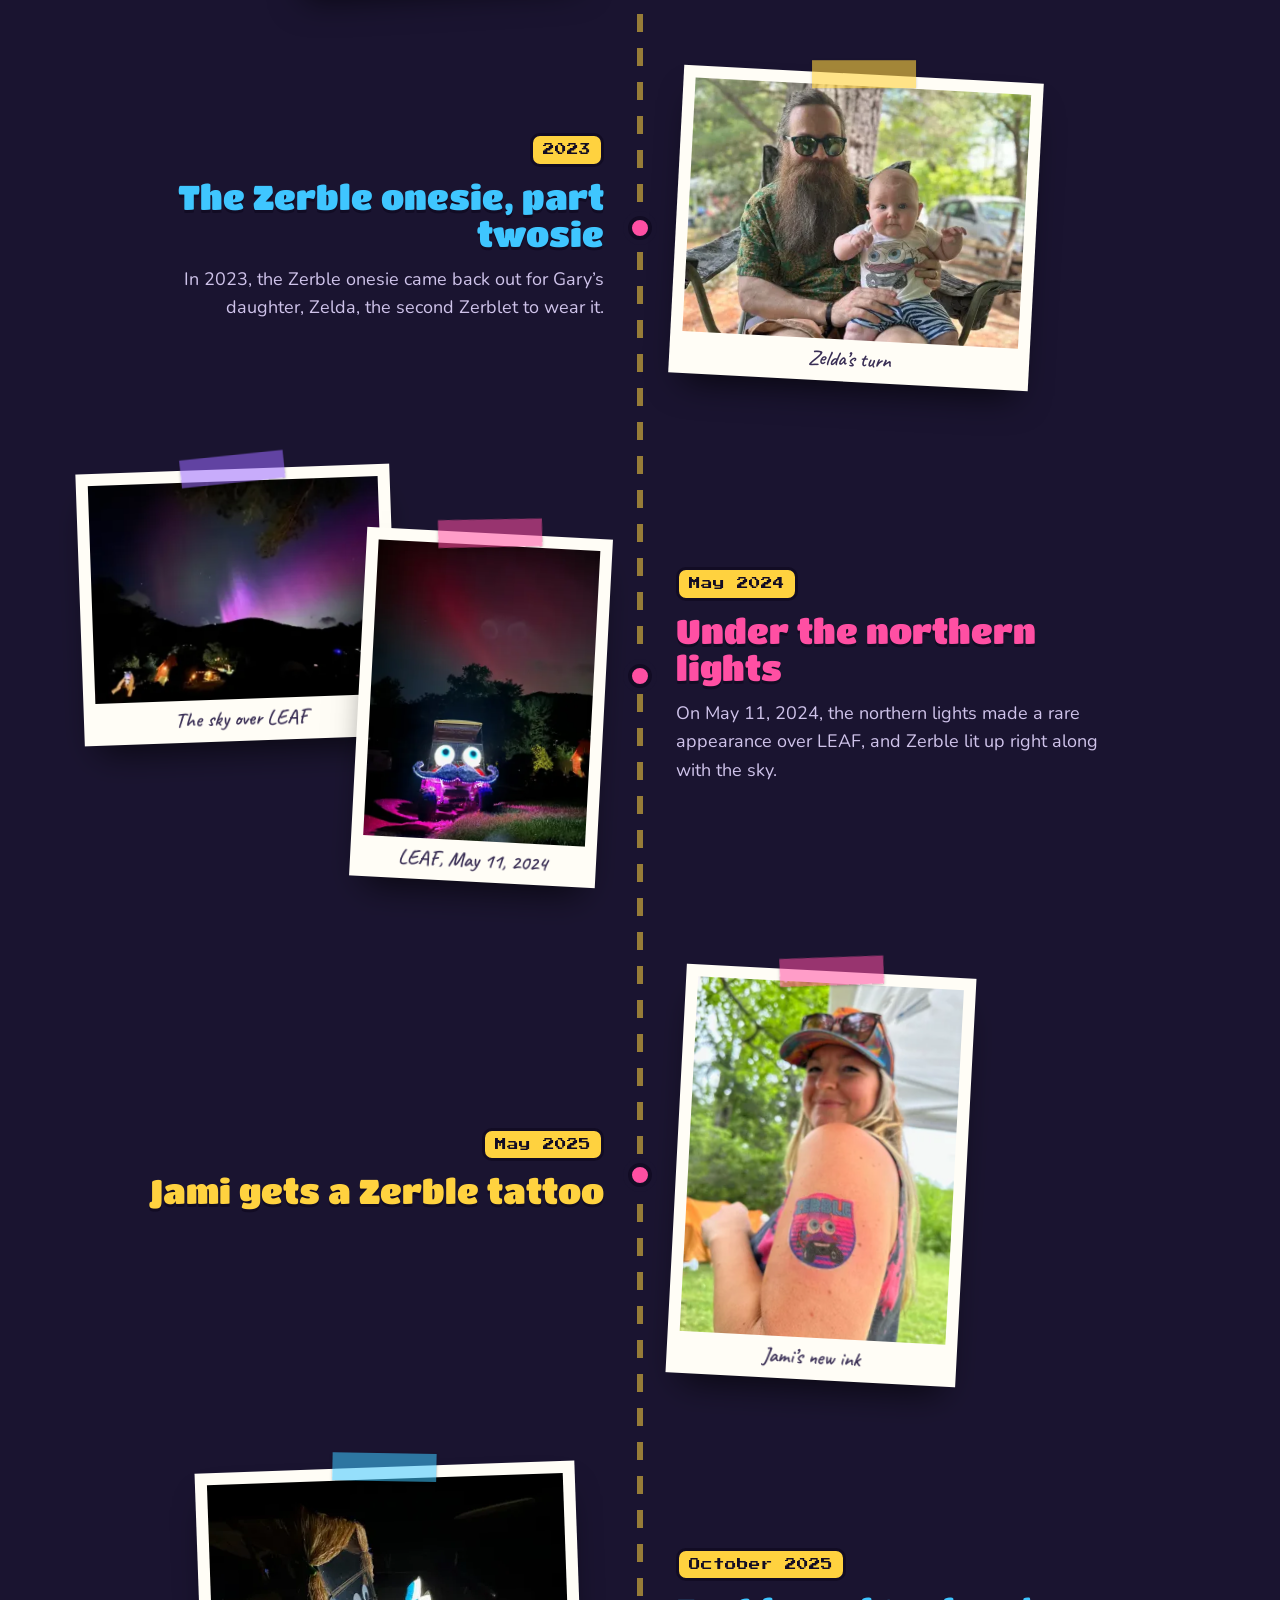
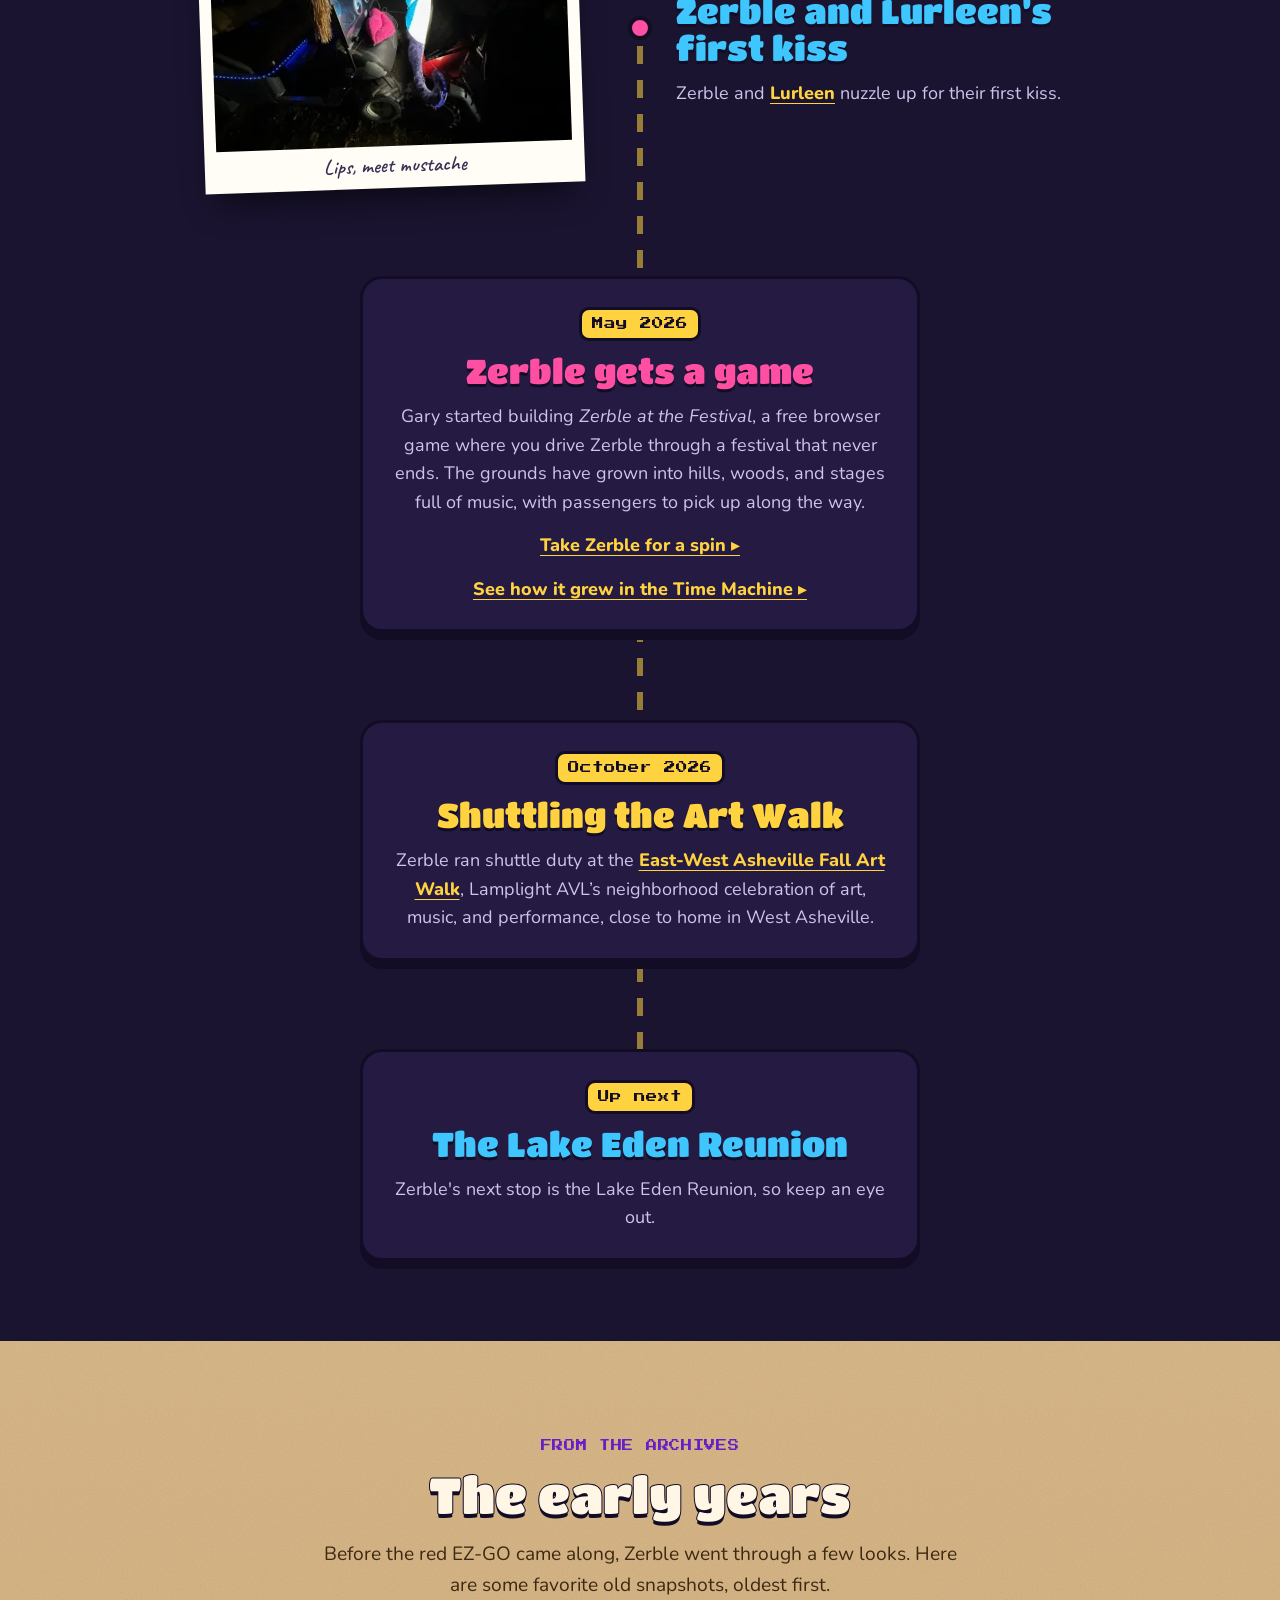
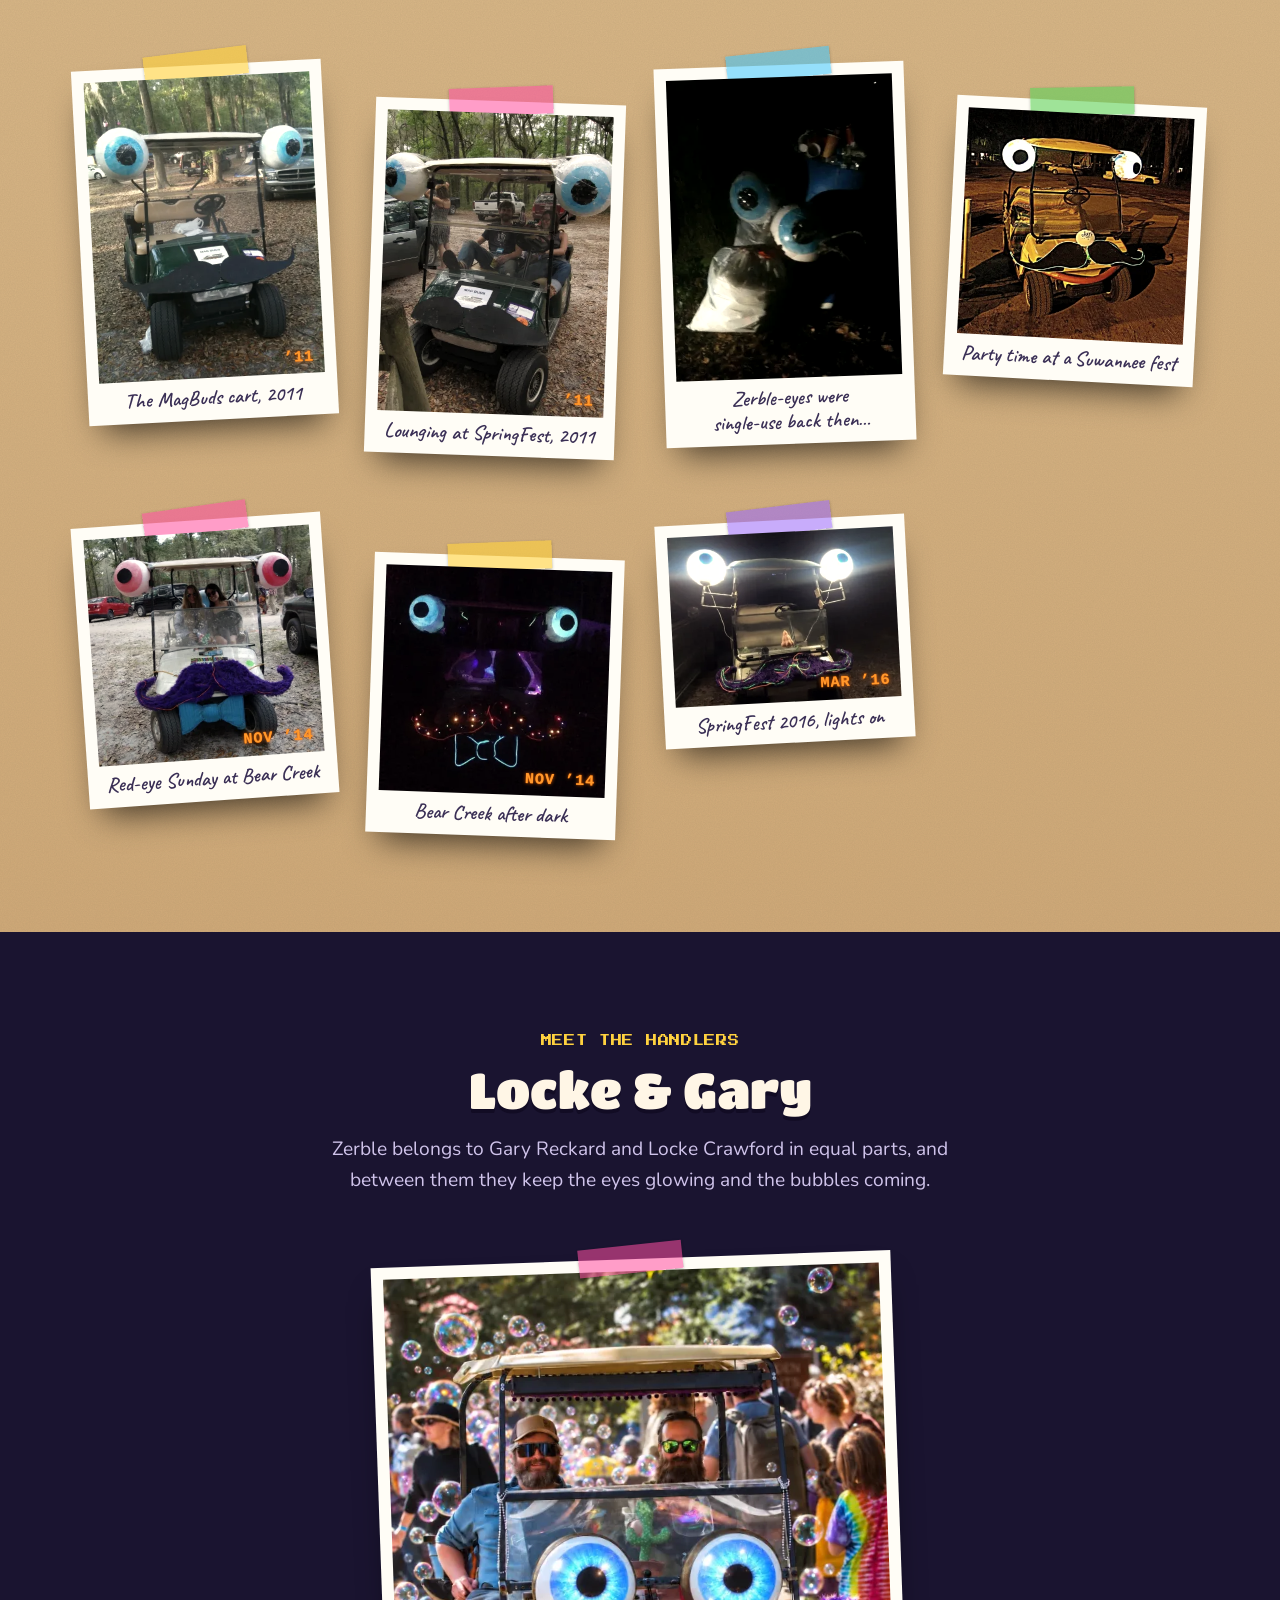
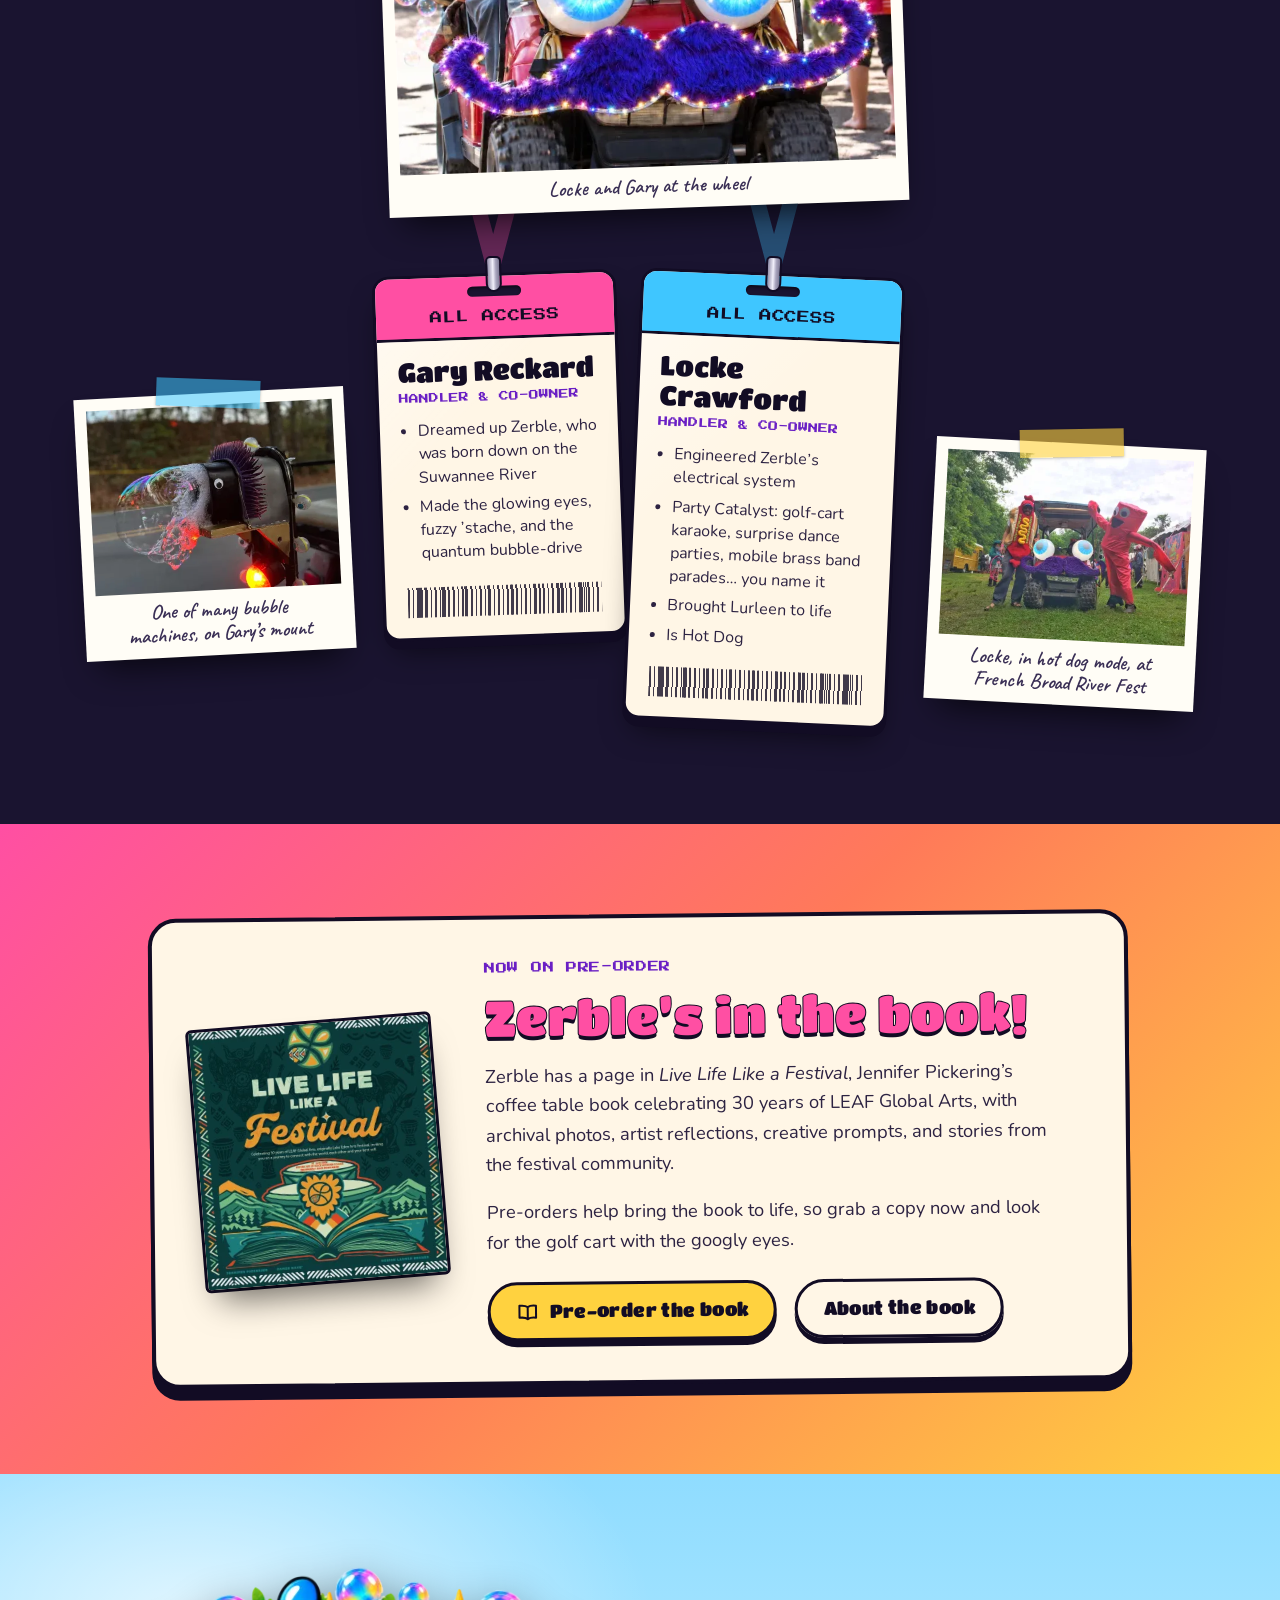
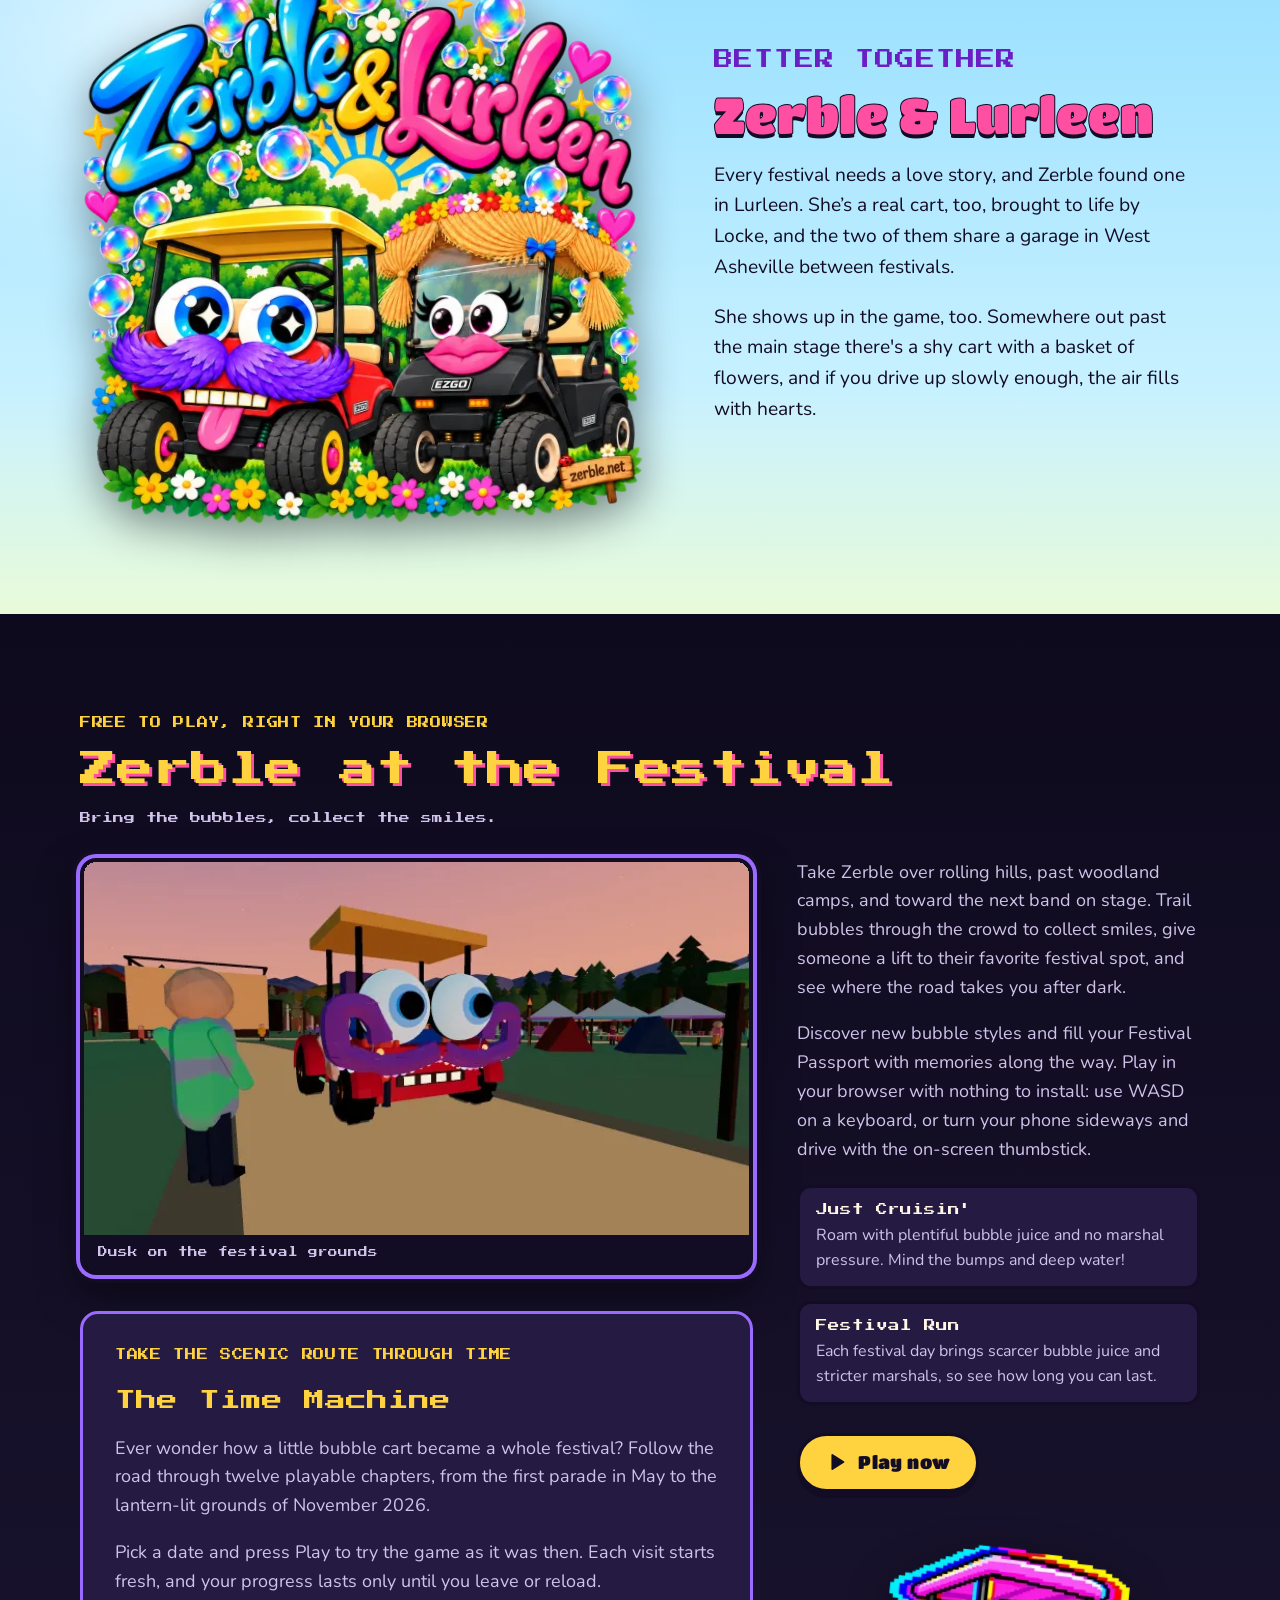
==== commit 4f70249e: "Refresh game links and invite visitors into the Time Machine" ====
--- a/index.html
+++ b/index.html
@@ -27,7 +27,7 @@
     </script>
 
     <link rel="stylesheet" href="https://fonts.googleapis.com/css2?family=Caveat:wght@600&family=Nunito:wght@400;700;800&family=Press+Start+2P&family=Titan+One&display=swap">
-    <link rel="stylesheet" href="assets/css/styles.css?v=2026-10-07e">
+    <link rel="stylesheet" href="assets/css/styles.css?v=2026-11-17">
     <link rel="preload" as="image" type="image/avif"
           imagesrcset="assets/img/zerble-hero-cart-520.avif 520w, assets/img/zerble-hero-cart-1040.avif 1040w"
           imagesizes="(max-width: 860px) min(420px, 100vw - 32px), 520px">
@@ -164,7 +164,7 @@
           "@id": "https://zerble.net/#game",
           "name": "Zerble at the Festival",
           "alternateName": "Zerble at the Festival: A Bubble Adventure",
-          "url": "https://garyreckard.github.io/zerble-at-the-festival/",
+          "url": "https://game.zerble.net/",
           "description": "A free browser game where you drive Zerble through a procedural festival that never ends, trailing bubbles past the crowd to collect smiles. Two modes: Just Cruisin' and Festival Run.",
           "image": "https://zerble.net/assets/img/game-dusk-1280.jpg",
           "screenshot": "https://zerble.net/assets/img/game-dusk-1280.jpg",
@@ -184,7 +184,7 @@
             "price": "0",
             "priceCurrency": "USD",
             "availability": "https://schema.org/InStock",
-            "url": "https://garyreckard.github.io/zerble-at-the-festival/"
+            "url": "https://game.zerble.net/"
           }
         },
         {
@@ -235,7 +235,7 @@
             </h1>
             <p class="lead">Zerble is a golf cart with enormous googly eyes and a big purple mustache, blowing bubbles at festival crowds since 2011 and now starring in a video game, too.</p>
             <div class="btn-row">
-                <a class="btn btn-play" href="https://garyreckard.github.io/zerble-at-the-festival/" data-ga="play_game_hero">
+                <a class="btn btn-play" href="https://game.zerble.net/" data-ga="play_game_hero">
                     <svg viewBox="0 0 24 24" aria-hidden="true" focusable="false"><path fill="currentColor" d="M7 4.5v15a1 1 0 0 0 1.5.86l12-7.5a1 1 0 0 0 0-1.72l-12-7.5A1 1 0 0 0 7 4.5Z"/></svg>
                     Play the game
                 </a>
@@ -713,8 +713,9 @@
                     <div class="moment-text">
                         <p class="when"><time datetime="2026-05">May 2026</time></p>
                         <h3>Zerble gets a game</h3>
-                        <p>Gary started building <cite>Zerble at the Festival</cite>, a free browser game where you drive Zerble through a festival that never ends. More than 400 commits later, the crowd smiles back and the drum circles get louder after dark.</p>
-                        <p><a class="text-link" href="https://garyreckard.github.io/zerble-at-the-festival/" data-ga="play_game_timeline">Take Zerble for a spin &#9656;</a></p>
+                        <p>Gary started building <cite>Zerble at the Festival</cite>, a free browser game where you drive Zerble through a festival that never ends. The grounds have grown into hills, woods, and stages full of music, with passengers to pick up along the way.</p>
+                        <p><a class="text-link" href="https://game.zerble.net/" data-ga="play_game_timeline">Take Zerble for a spin &#9656;</a></p>
+                        <p><a class="text-link" href="https://game-archive.zerble.net/" data-ga="time_machine_timeline">See how it grew in the Time Machine &#9656;</a></p>
                     </div>
                 </li>
 
@@ -942,13 +943,13 @@
                     <figcaption>Dusk on the festival grounds</figcaption>
                 </figure>
                 <div class="game-copy">
-                    <p>Drive Zerble through a festival that builds itself as you go, with stages, food trucks, drum circles, lakes, and forests in every direction. Glide past the crowd with your bubbles drifting behind you, and the smiles come flying back.</p>
-                    <p>It runs on a laptop or a phone with nothing to install. Use WASD or the on-screen thumbstick to drive, and hit the horn when you need some attention.</p>
+                    <p>Take Zerble over rolling hills, past woodland camps, and toward the next band on stage. Trail bubbles through the crowd to collect smiles, give someone a lift to their favorite festival spot, and see where the road takes you after dark.</p>
+                    <p>Discover new bubble styles and fill your Festival Passport with memories along the way. Play in your browser with nothing to install: use WASD on a keyboard, or turn your phone sideways and drive with the on-screen thumbstick.</p>
                     <ul class="modes">
-                        <li><strong>Just Cruisin'</strong>The endless, no-pressure way to play.</li>
+                        <li><strong>Just Cruisin'</strong>Roam with plentiful bubble juice and no marshal pressure. Mind the bumps and deep water!</li>
                         <li><strong>Festival Run</strong>Each festival day brings scarcer bubble juice and stricter marshals, so see how long you can last.</li>
                     </ul>
-                    <a class="btn btn-play" href="https://garyreckard.github.io/zerble-at-the-festival/" data-ga="play_game_section">
+                    <a class="btn btn-play" href="https://game.zerble.net/" data-ga="play_game_section">
                         <svg viewBox="0 0 24 24" aria-hidden="true" focusable="false"><path fill="currentColor" d="M7 4.5v15a1 1 0 0 0 1.5.86l12-7.5a1 1 0 0 0 0-1.72l-12-7.5A1 1 0 0 0 7 4.5Z"/></svg>
                         Play now
                     </a>
@@ -961,6 +962,13 @@
                              alt="Pixel-art sticker of Zerble with a pink roof, big blue eyes, and a curly purple mustache, puffing bubbles.">
                     </picture>
                 </div>
+                <aside class="time-machine" aria-labelledby="time-machine-title">
+                    <p class="eyebrow">Take the scenic route through time</p>
+                    <h3 id="time-machine-title">The Time Machine</h3>
+                    <p>Ever wonder how a little bubble cart became a whole festival? Follow the road through twelve playable chapters, from the first parade in May to the lantern-lit grounds of November 2026.</p>
+                    <p>Pick a date and press Play to try the game as it was then. Each visit starts fresh, and your progress lasts only until you leave or reload.</p>
+                    <a class="text-link" href="https://game-archive.zerble.net/" data-ga="time_machine_section">Explore the Time Machine &#9656;</a>
+                </aside>
             </div>
         </div>
     </section>
@@ -1226,7 +1234,8 @@
 <footer class="site-footer">
     <div class="wrap">
         <nav aria-label="Zerble elsewhere">
-            <a href="https://garyreckard.github.io/zerble-at-the-festival/">Play the game</a>
+            <a href="https://game.zerble.net/" data-ga="play_game_footer">Play the game</a>
+            <a href="https://game-archive.zerble.net/" data-ga="time_machine_footer">Time Machine</a>
             <a href="https://www.instagram.com/zerble_art_cart/">Instagram</a>
             <a href="https://www.facebook.com/Zerble">Facebook</a>
             <a href="https://www.redbubble.com/people/garbonzo00/shop?collections=4591699">Merch on Redbubble</a>
--- a/assets/css/styles.css
+++ b/assets/css/styles.css
@@ -486,7 +486,7 @@
 /* ---------- the game ---------- */
 .game { position: relative; padding: 100px 0 90px; background: linear-gradient(180deg, #0e0a1d 0%, var(--night) 100%); }
 .game h2 { font: 400 clamp(1.4rem, 4vw, 2.3rem)/1.3 var(--pixel); color: var(--sun); text-shadow: 3px 3px 0 var(--pink); margin-bottom: 26px; }
-.game-grid { display: grid; grid-template-columns: 1.25fr .75fr; gap: 44px; align-items: start; }
+.game-grid { display: grid; grid-template-columns: 1.25fr .75fr; grid-template-areas: "screen copy" "archive copy"; grid-template-rows: auto 1fr; gap: 36px 44px; align-items: start; }
 .screen {
   margin: 0;
   border: 4px solid var(--ink);
@@ -497,6 +497,13 @@
 }
 .screen figcaption { font: 400 .6rem/1.6 var(--pixel); color: var(--muted); background: var(--ink); padding: 10px 14px; }
 .game-copy p { color: var(--muted); }
+.game .screen { grid-area: screen; }
+.game-copy { grid-area: copy; min-width: 0; }
+.time-machine { grid-area: archive; padding: clamp(20px, 3vw, 32px); border: 3px solid var(--grape); border-radius: 18px; background: var(--card); }
+.time-machine .eyebrow { margin-bottom: 12px; }
+.time-machine h3 { font: 400 clamp(1rem, 2vw, 1.3rem)/1.6 var(--pixel); color: var(--sun); margin-bottom: 16px; }
+.time-machine p:not(.eyebrow) { color: var(--muted); }
+.time-machine .text-link { display: inline-block; padding: 8px 0; }
 .game .tagline { margin: -12px 0 30px; }
 .modes { display: grid; gap: 12px; margin: 22px 0 28px; padding: 0; list-style: none; }
 .modes li { background: var(--card); border: 3px solid var(--ink); border-radius: 14px; padding: 12px 16px; font-size: 1rem; color: var(--muted); }
@@ -533,6 +540,7 @@
 /* ---------- small screens ---------- */
 @media (max-width: 860px) {
   .hero .wrap, .sweetheart .wrap, .game-grid, .gram .wrap { grid-template-columns: minmax(0, 1fr); }
+  .game-grid { grid-template-areas: "screen" "copy" "archive"; grid-template-rows: auto; }
   .art-grid { columns: 1; }
   .timeline { gap: 64px; }
   .timeline::before { left: 14px; }
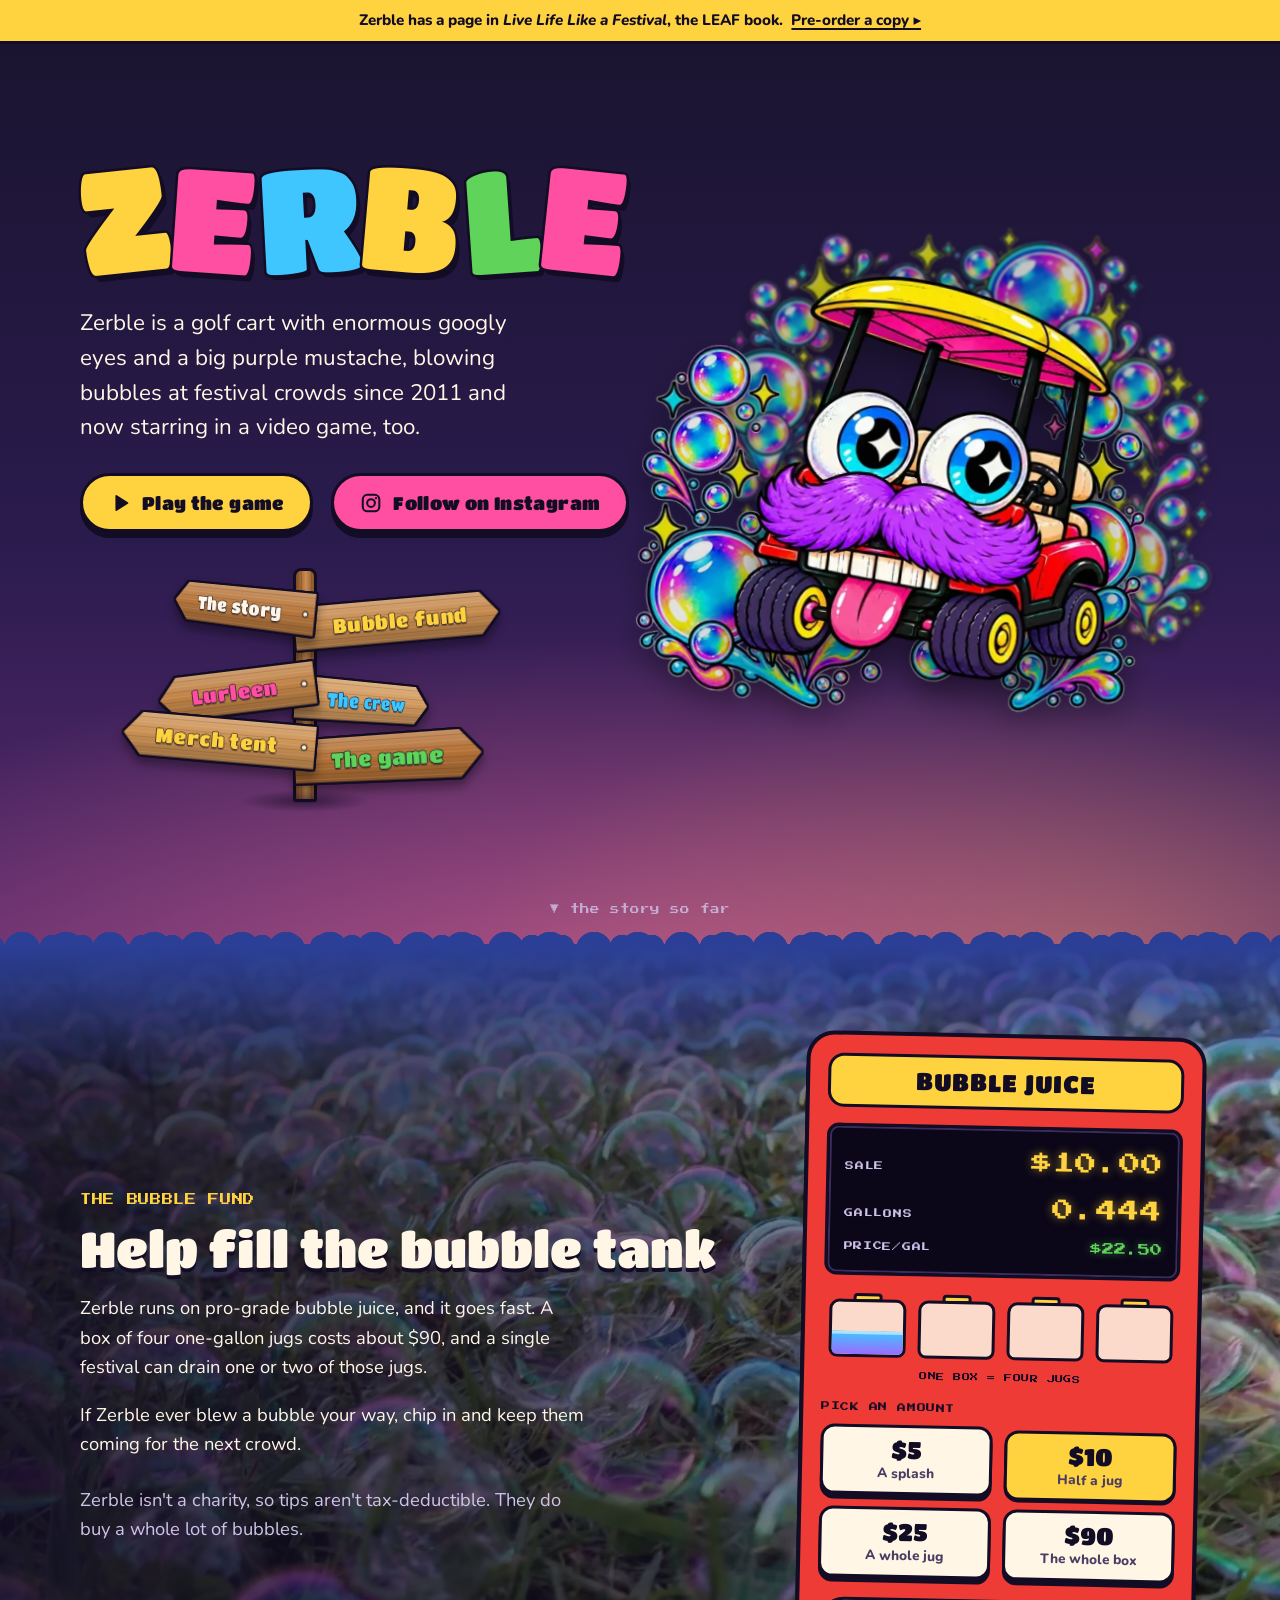
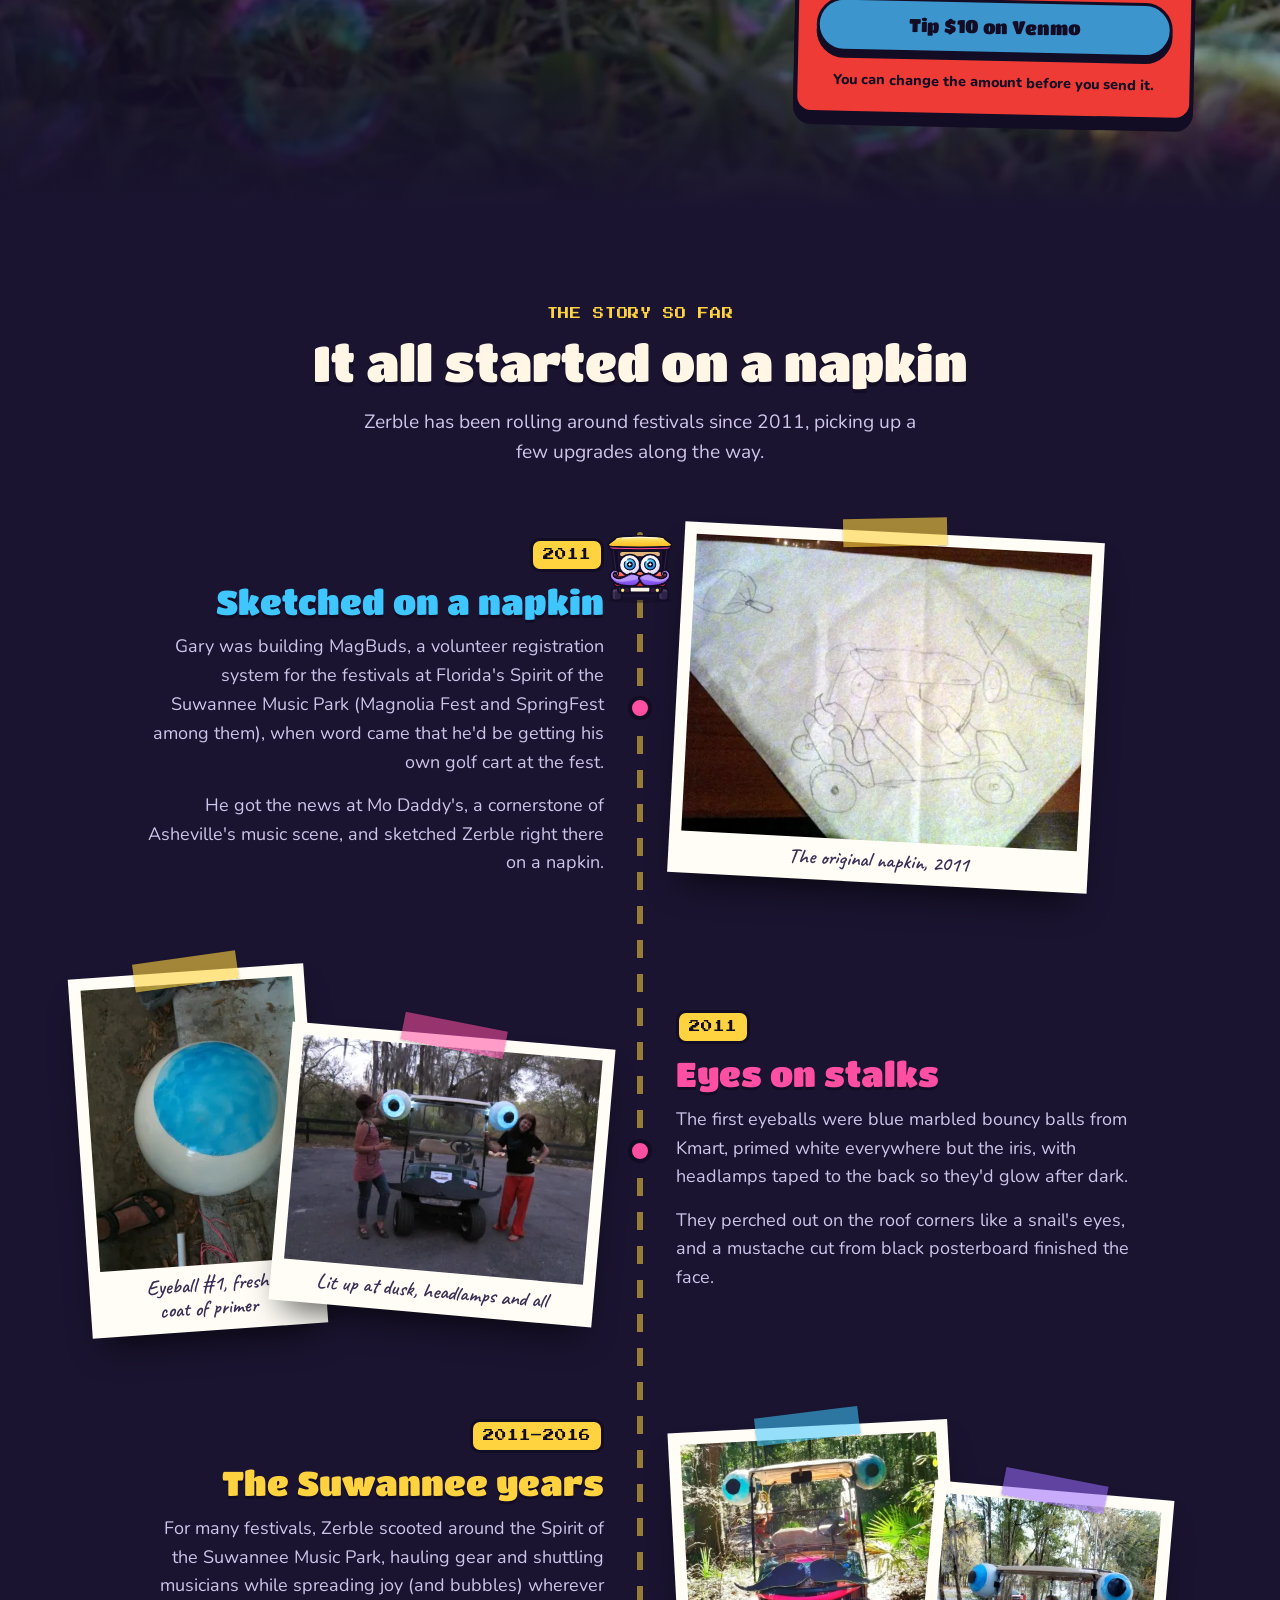
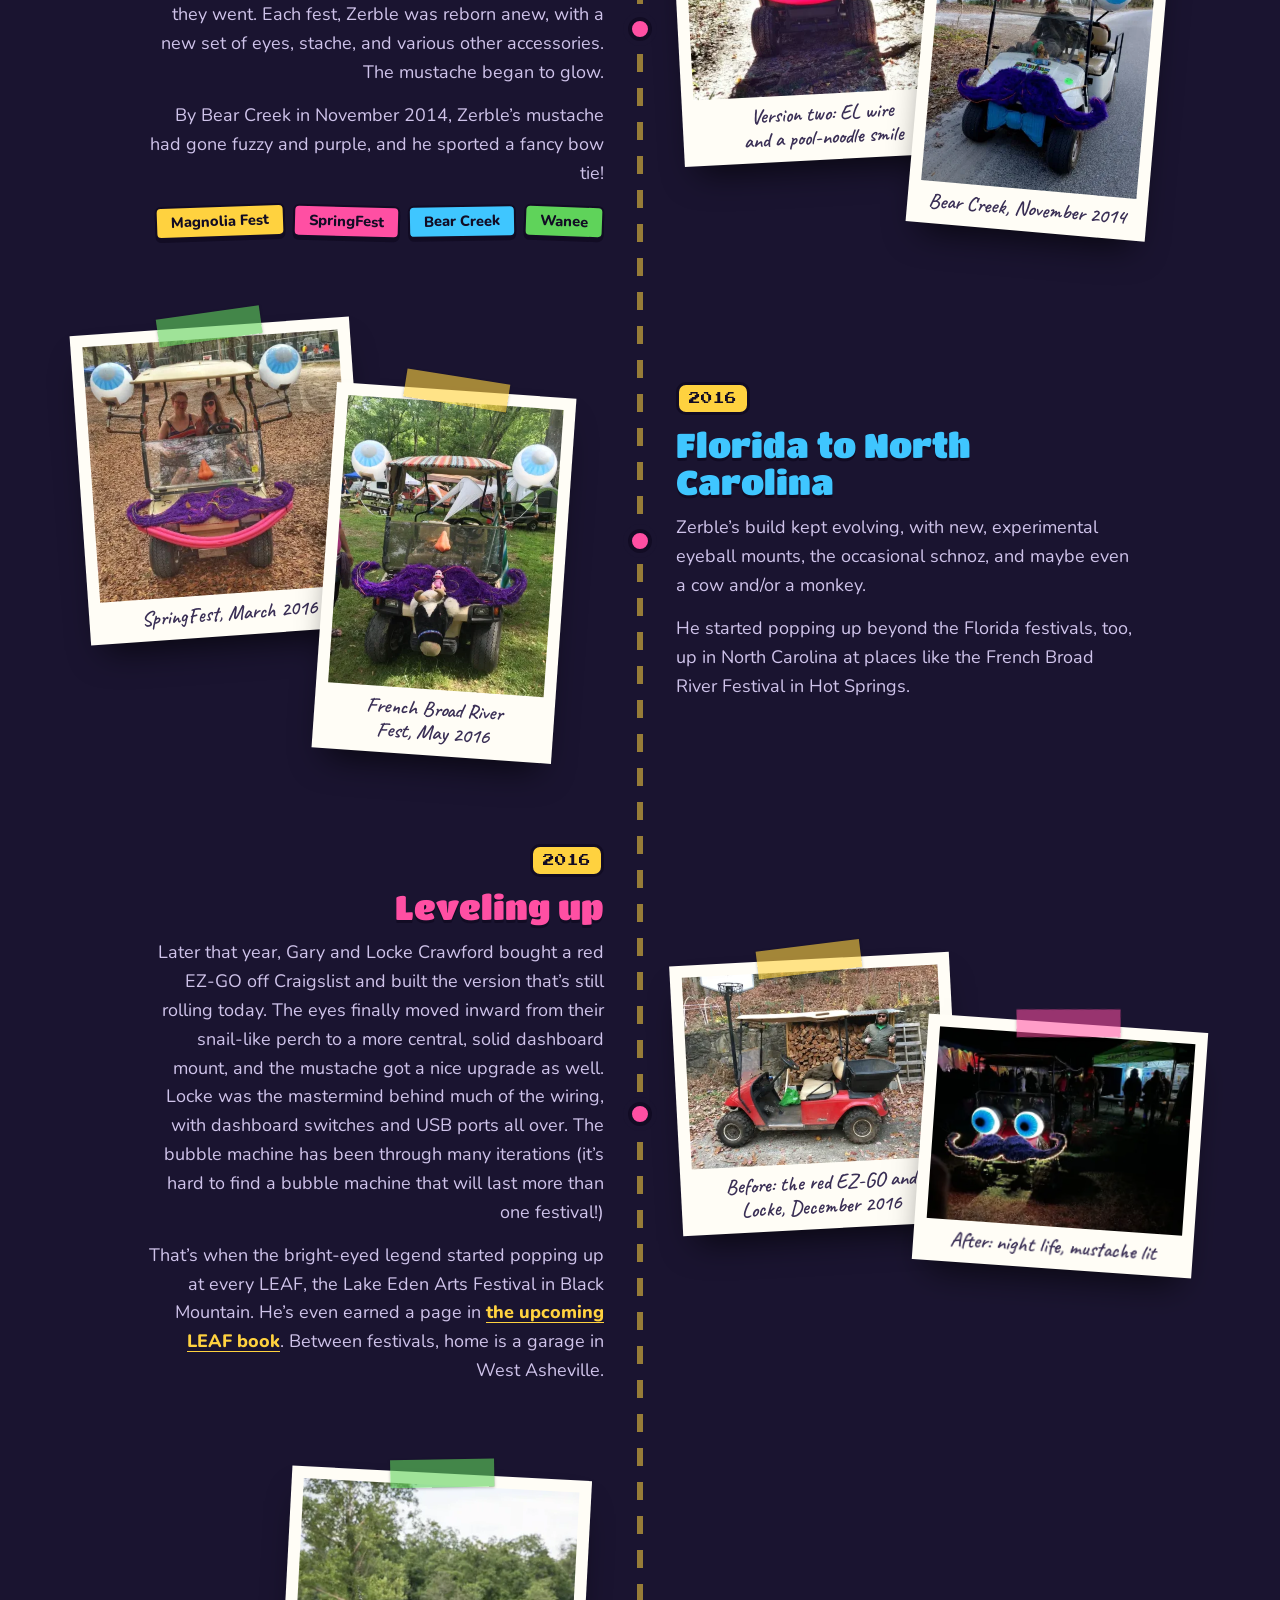
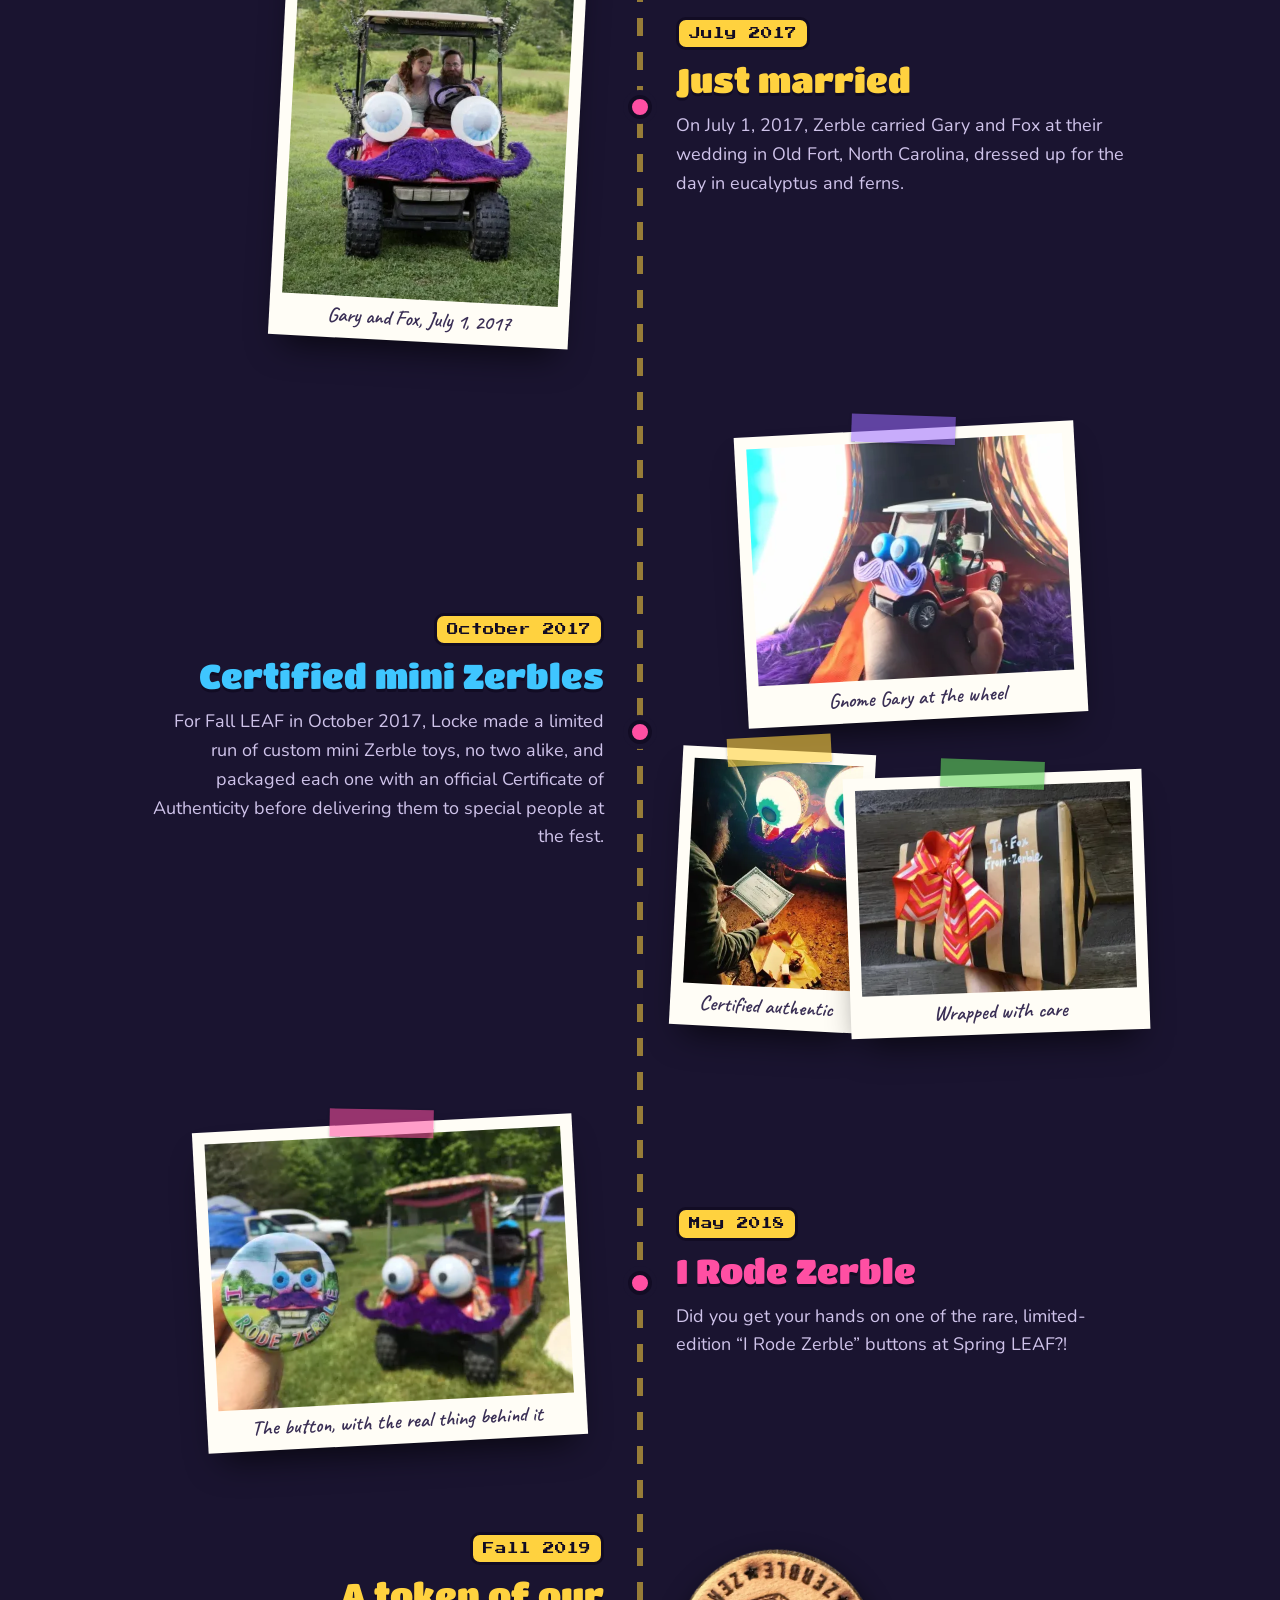
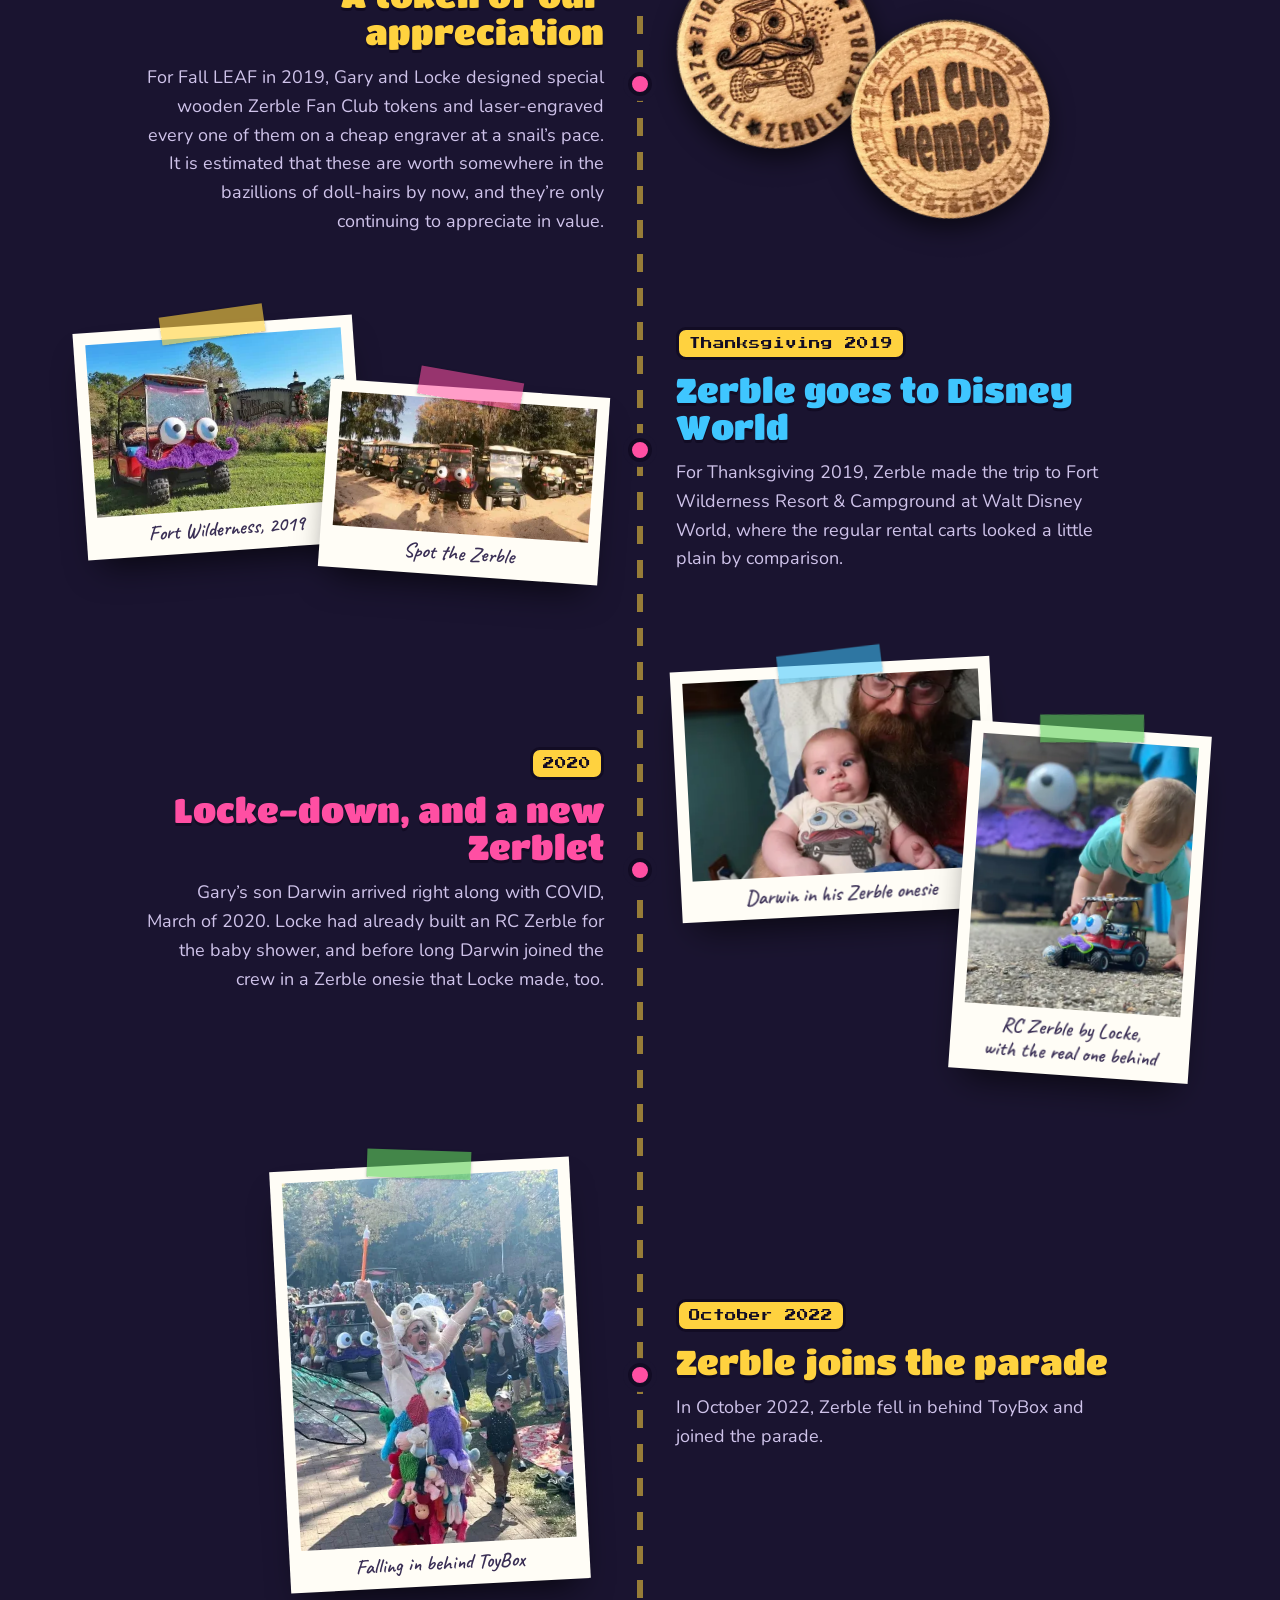
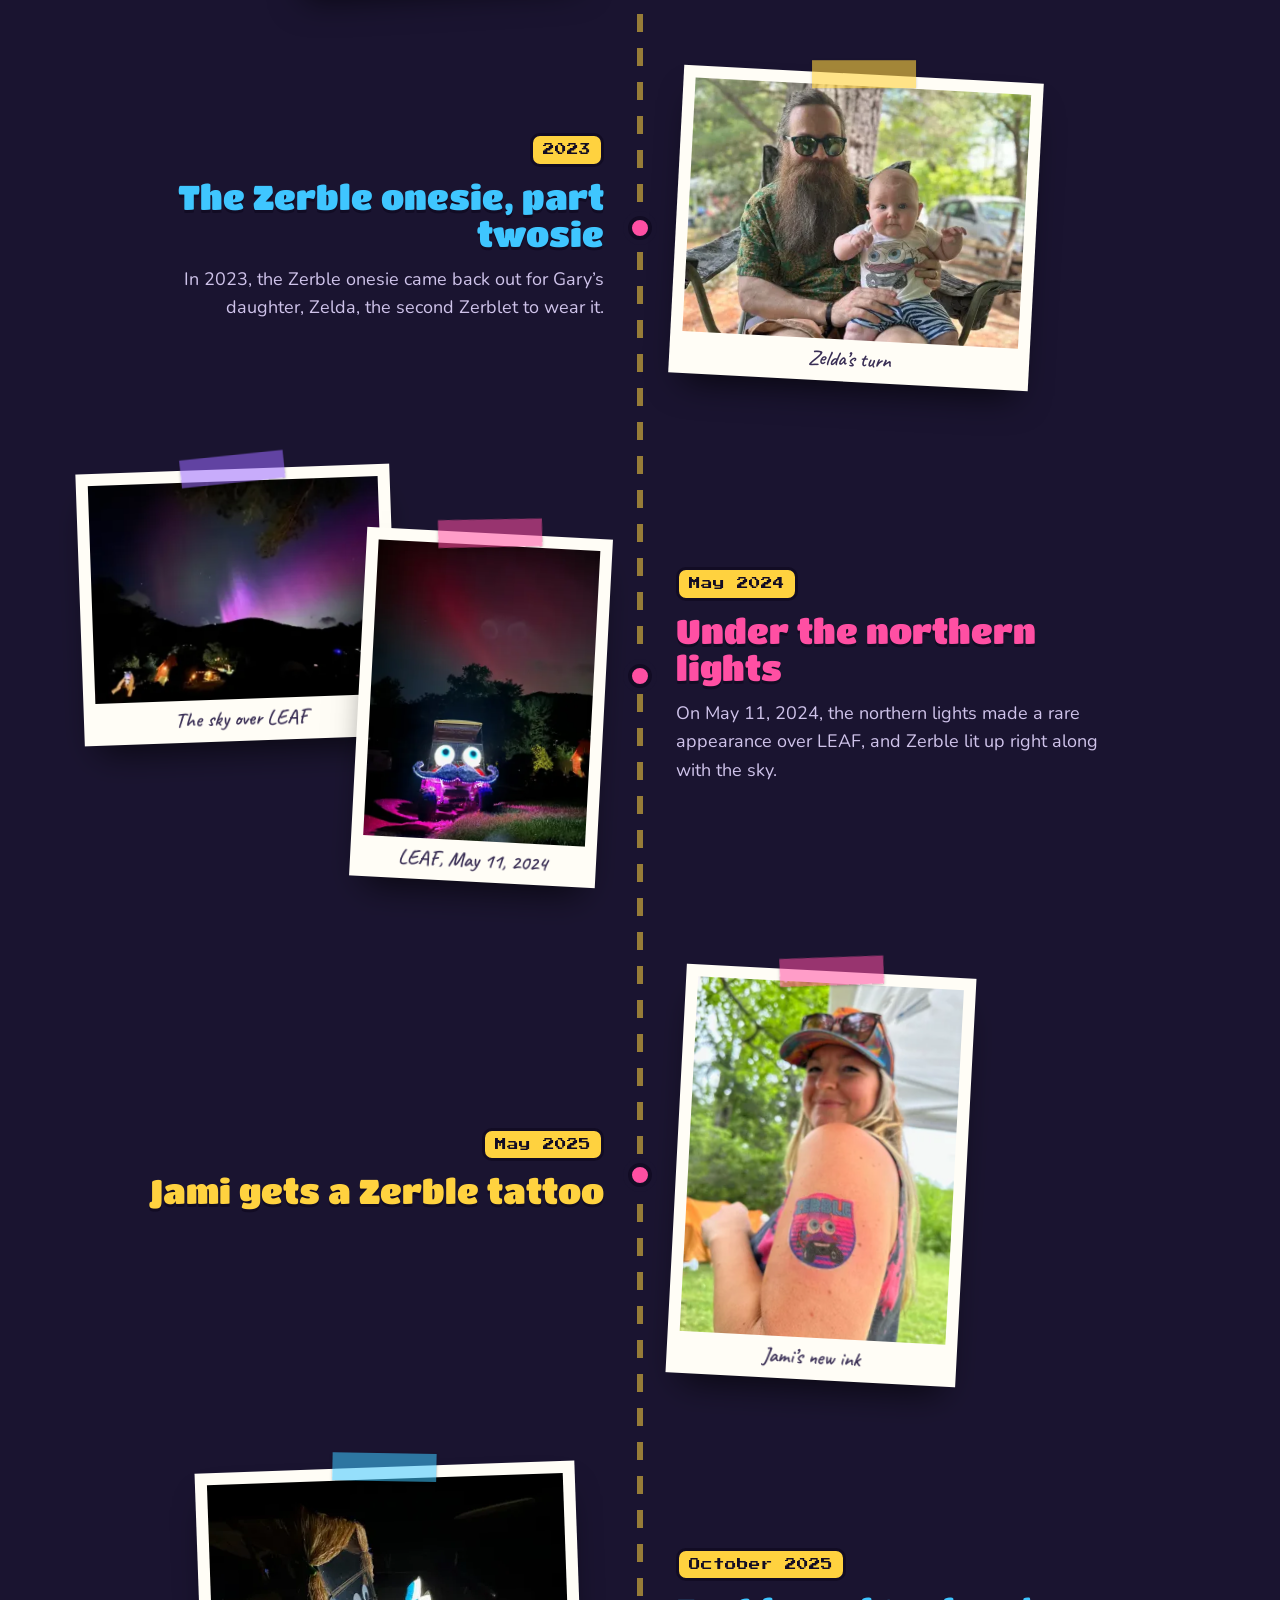
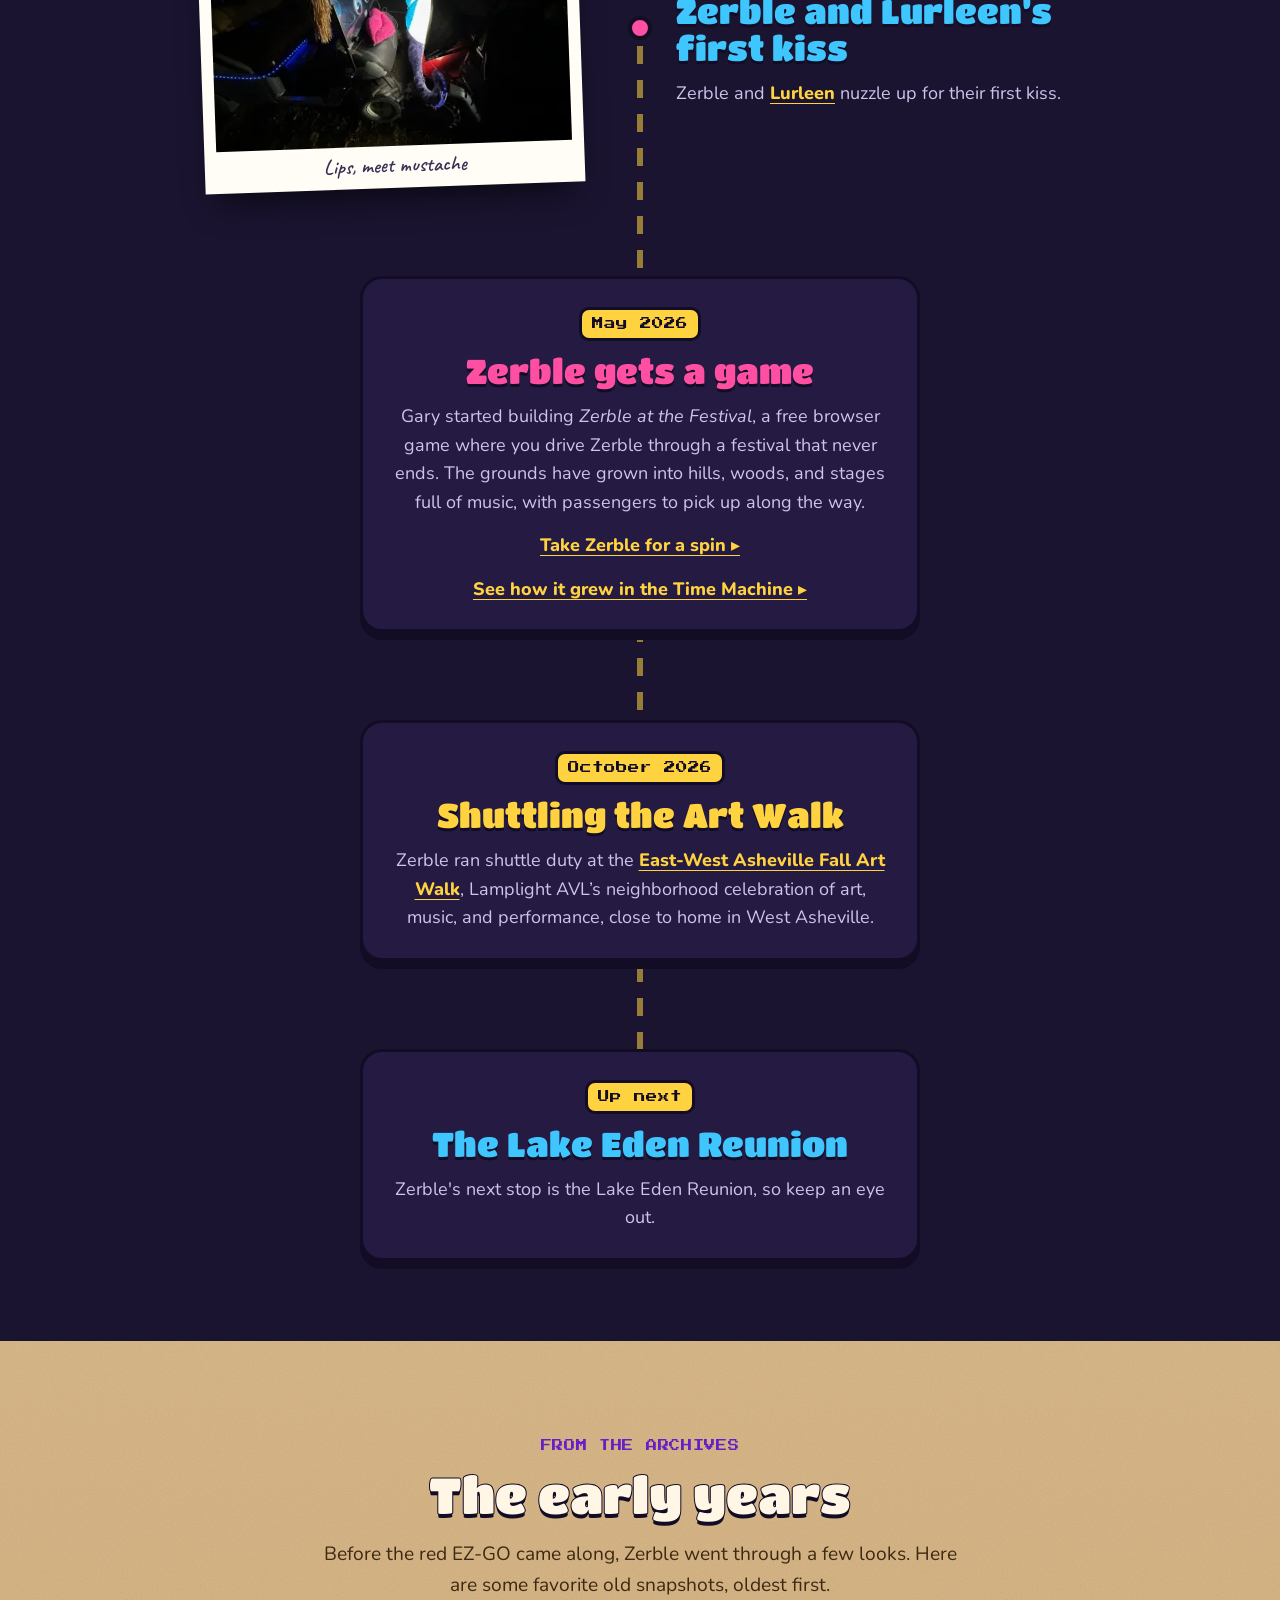
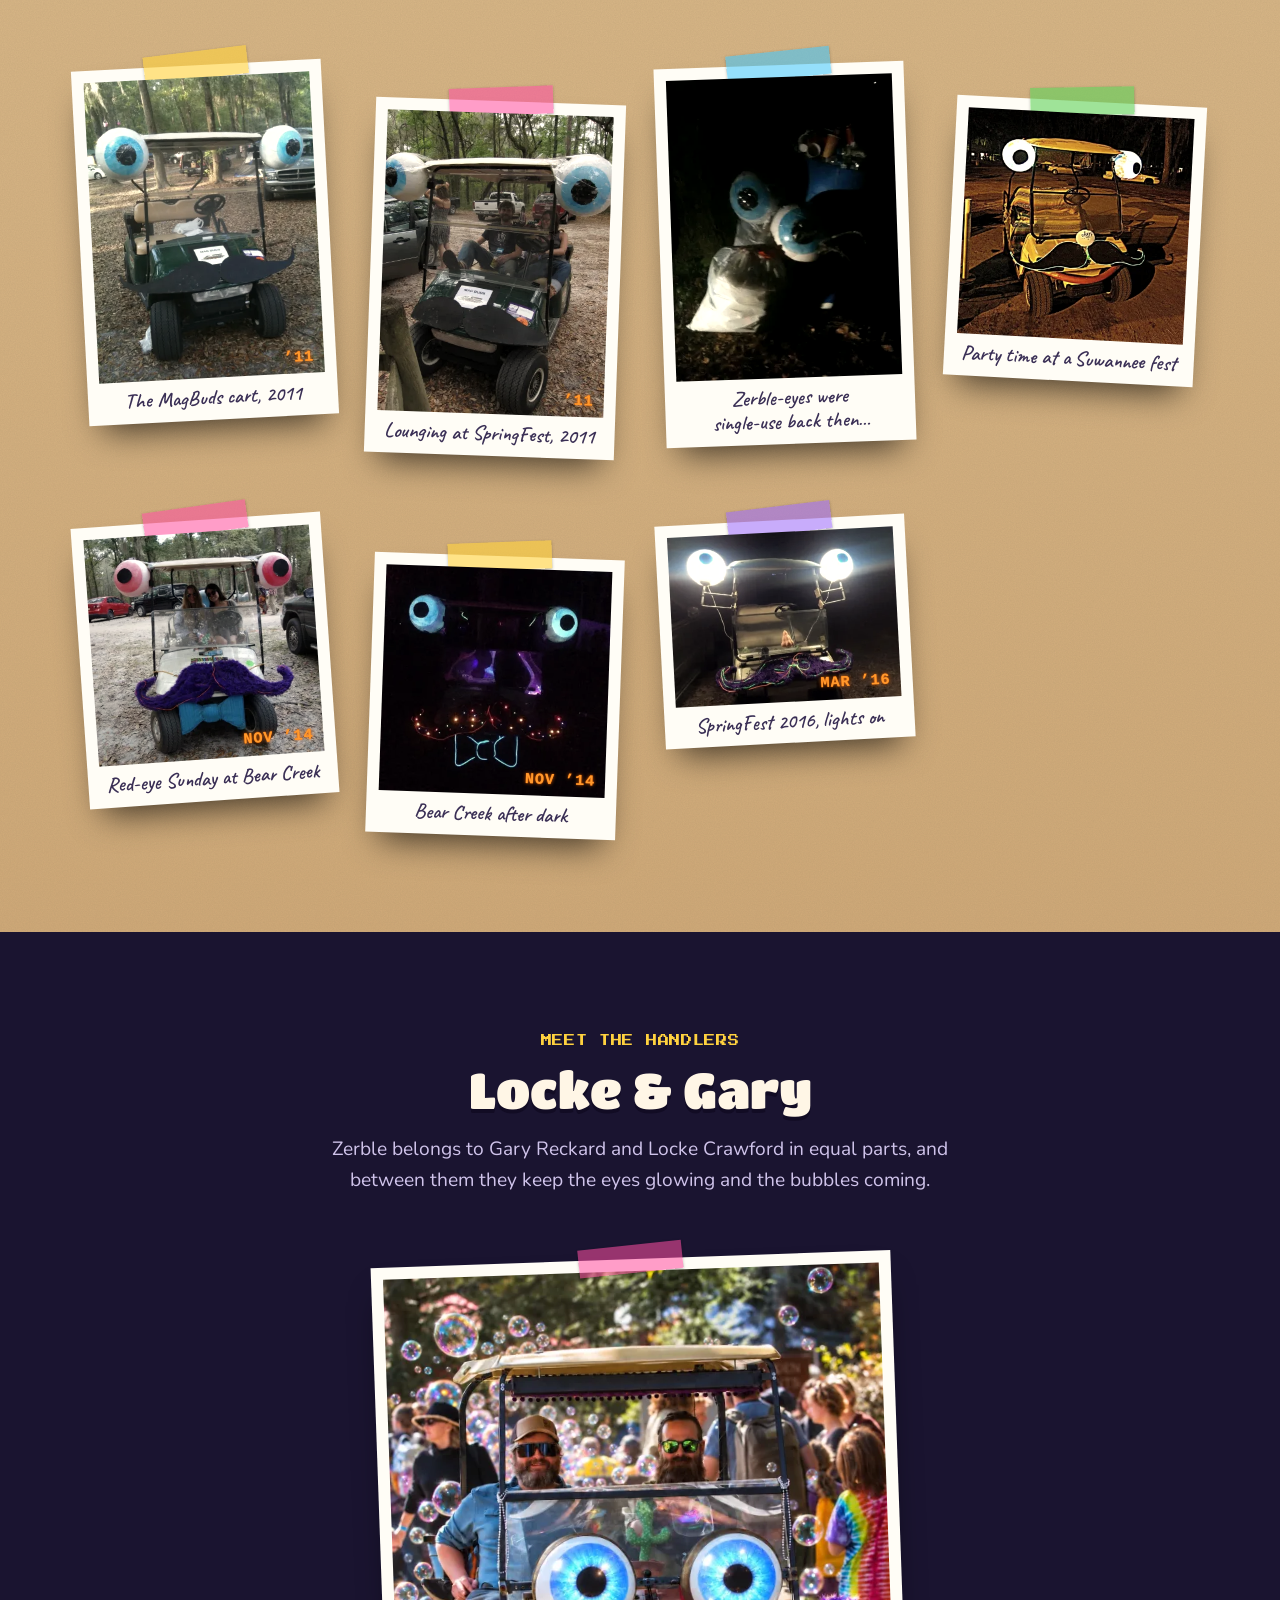
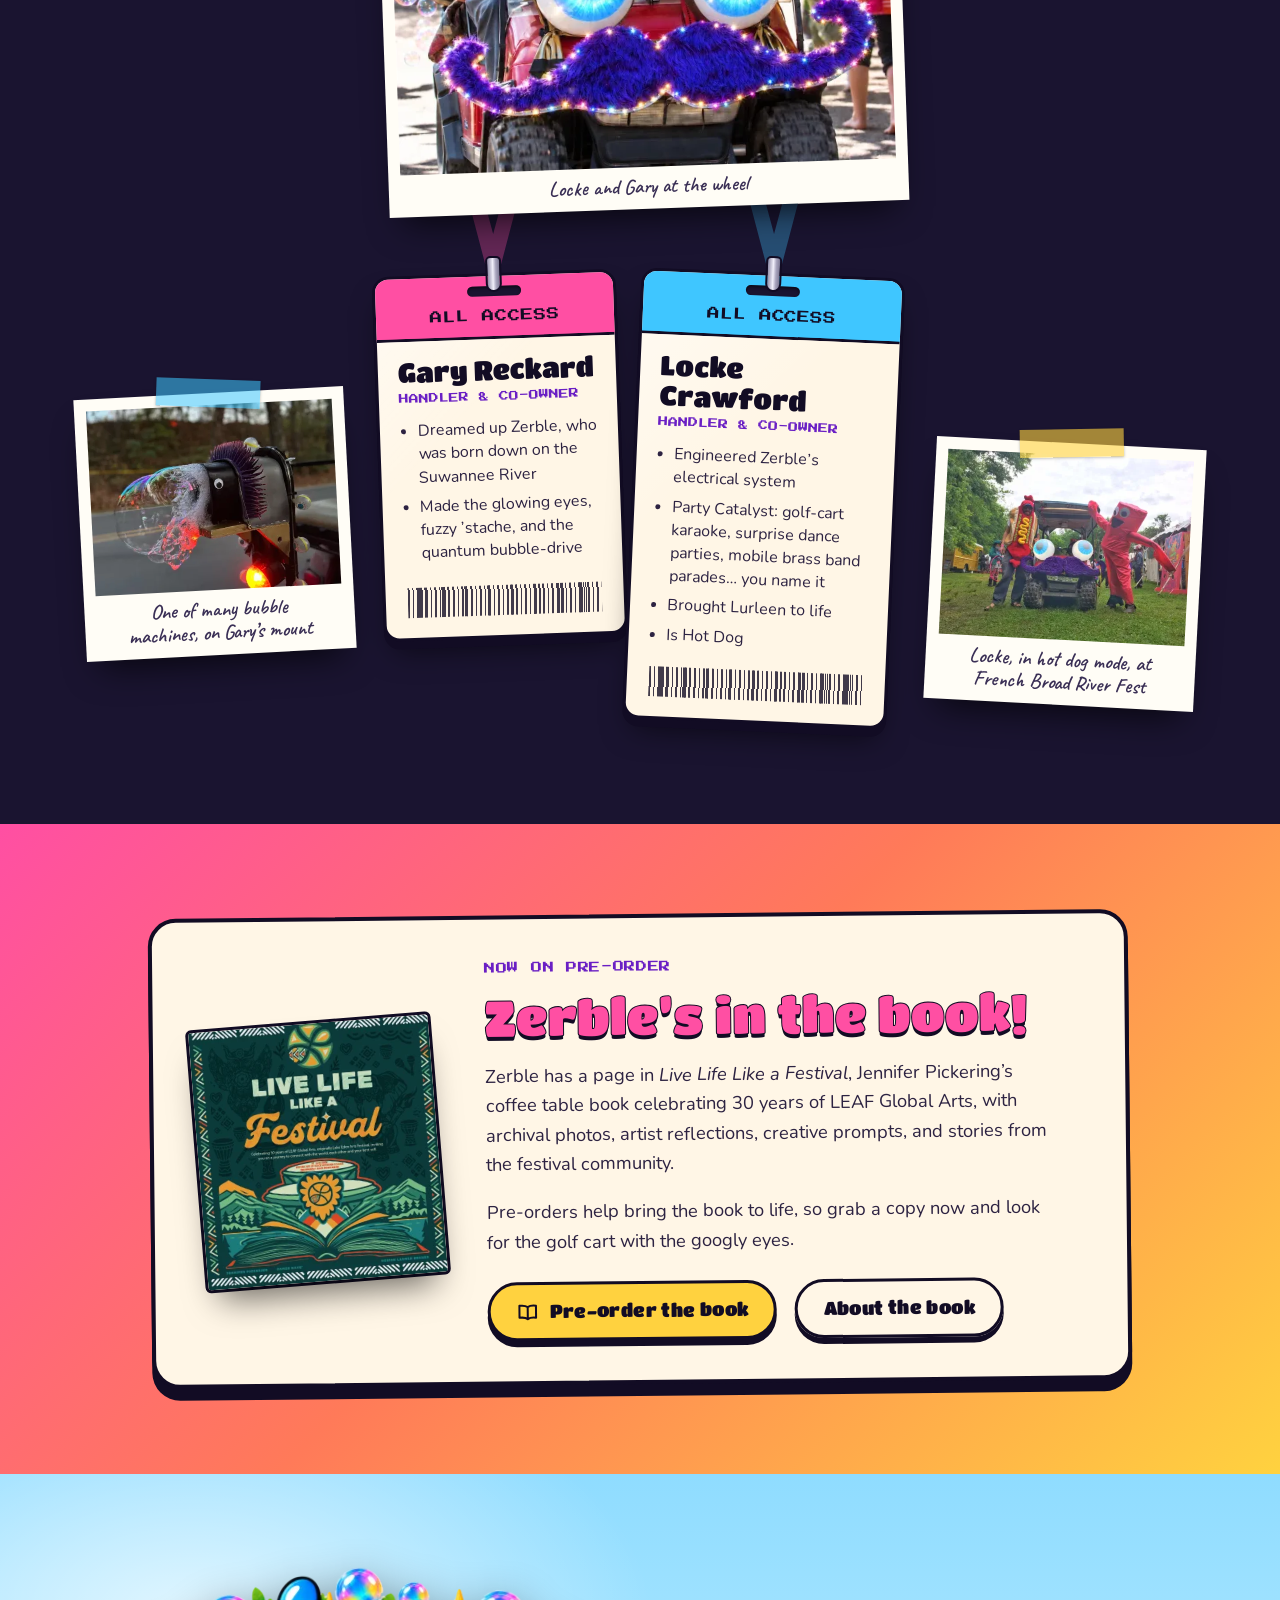
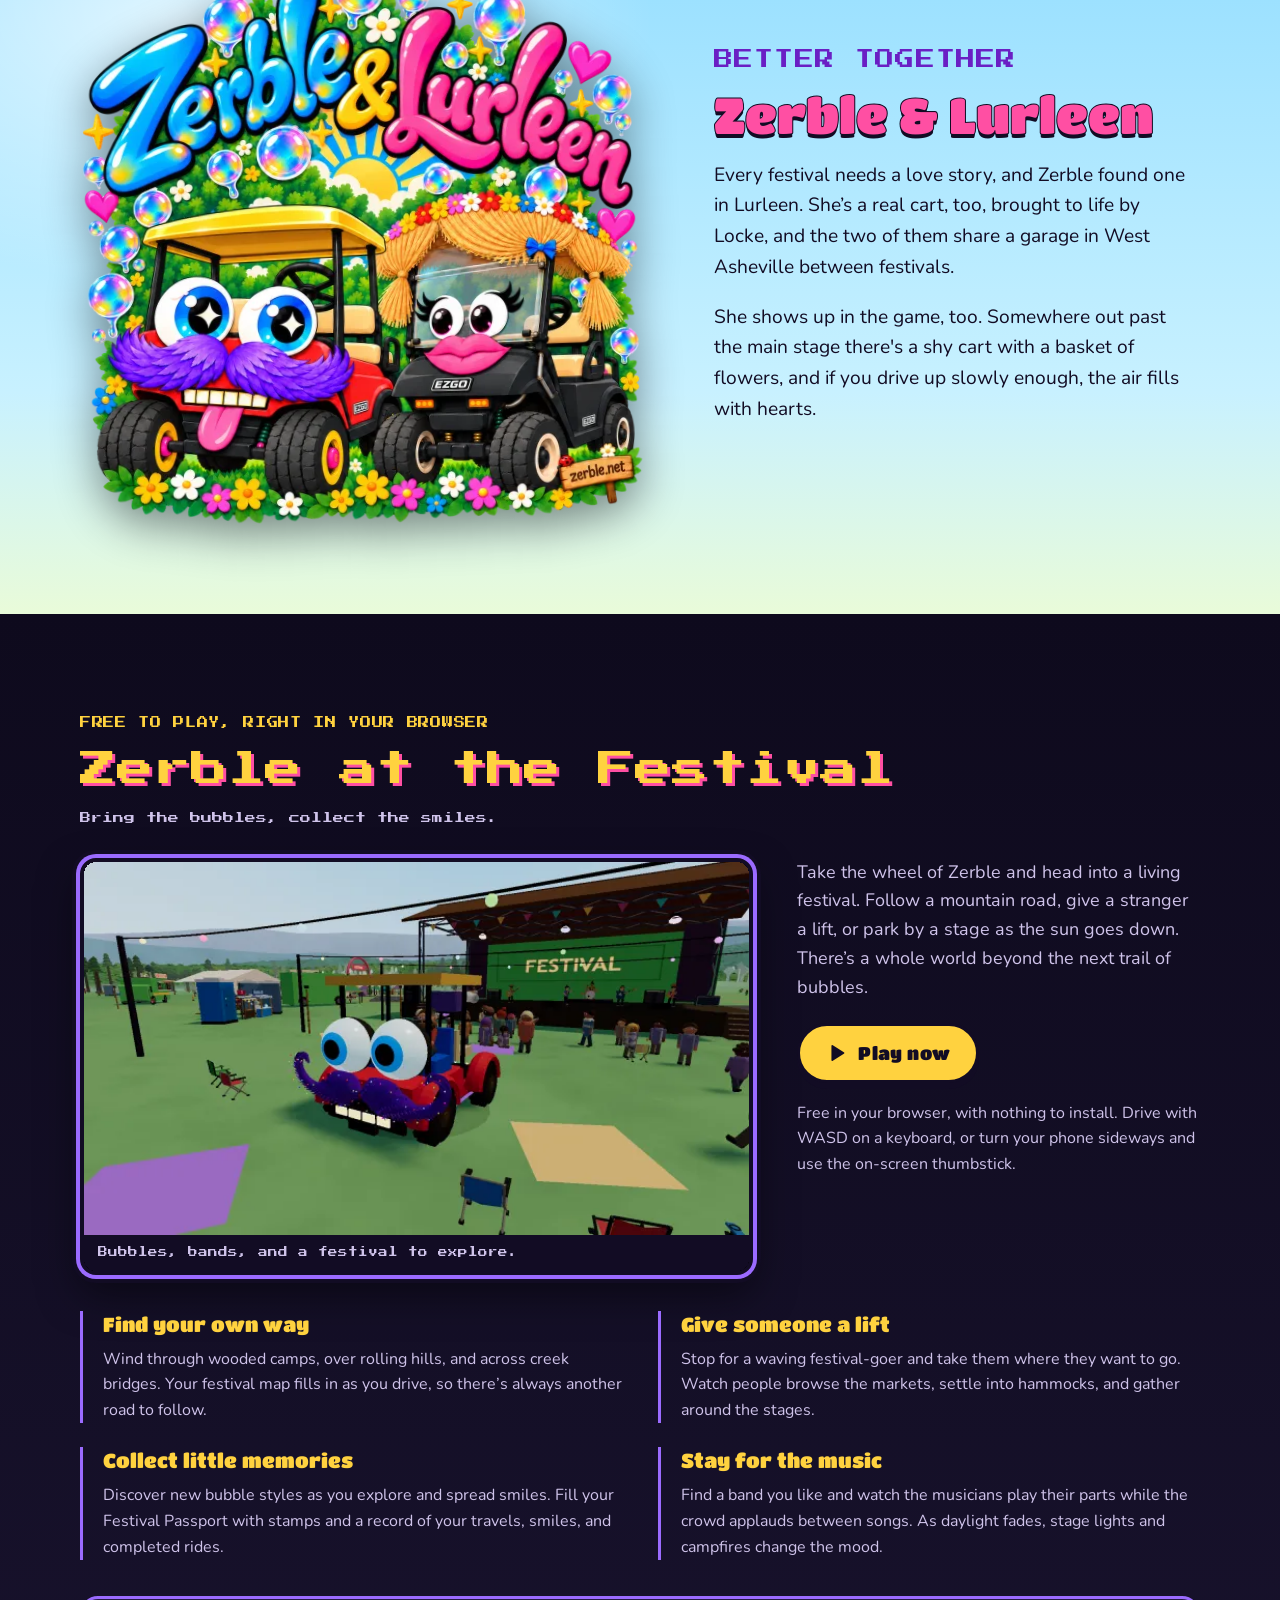
==== commit ed11263f: "Show the current festival with fresh gameplay art and feature highlights" ====
--- a/index.html
+++ b/index.html
@@ -27,7 +27,7 @@
     </script>
 
     <link rel="stylesheet" href="https://fonts.googleapis.com/css2?family=Caveat:wght@600&family=Nunito:wght@400;700;800&family=Press+Start+2P&family=Titan+One&display=swap">
-    <link rel="stylesheet" href="assets/css/styles.css?v=2026-11-17">
+    <link rel="stylesheet" href="assets/css/styles.css?v=2026-11-17b">
     <link rel="preload" as="image" type="image/avif"
           imagesrcset="assets/img/zerble-hero-cart-520.avif 520w, assets/img/zerble-hero-cart-1040.avif 1040w"
           imagesizes="(max-width: 860px) min(420px, 100vw - 32px), 520px">
@@ -165,9 +165,9 @@
           "name": "Zerble at the Festival",
           "alternateName": "Zerble at the Festival: A Bubble Adventure",
           "url": "https://game.zerble.net/",
-          "description": "A free browser game where you drive Zerble through a procedural festival that never ends, trailing bubbles past the crowd to collect smiles. Two modes: Just Cruisin' and Festival Run.",
-          "image": "https://zerble.net/assets/img/game-dusk-1280.jpg",
-          "screenshot": "https://zerble.net/assets/img/game-dusk-1280.jpg",
+          "description": "A free browser game where you drive Zerble through a living festival of mountain roads, woodland camps, and performing bands. Give passengers a lift, discover bubble styles, and collect Festival Passport memories. Two modes: Just Cruisin' and Festival Run.",
+          "image": "https://zerble.net/assets/img/game-current-2026-11-17-1280.jpg",
+          "screenshot": "https://zerble.net/assets/img/game-current-2026-11-17-1280.jpg",
           "genre": ["Driving", "Casual", "Sandbox"],
           "gamePlatform": "Web browser",
           "applicationCategory": "GameApplication",
@@ -935,39 +935,55 @@
                 <figure class="screen">
                     <picture>
                         <source type="image/webp"
-                                srcset="assets/img/game-dusk-640.webp 640w, assets/img/game-dusk-1280.webp 1280w"
+                                srcset="assets/img/game-current-2026-11-17-640.webp 640w, assets/img/game-current-2026-11-17-1280.webp 1280w"
                                 sizes="(max-width: 860px) calc(100vw - 32px), 640px">
-                        <img src="assets/img/game-dusk-1280.jpg" width="1280" height="720" loading="lazy" decoding="async"
-                             alt="A screenshot from the game at dusk: Zerble, googly eyes and purple mustache and all, rolls down a dirt path past festival tents while a festival-goer turns to watch.">
+                        <img src="assets/img/game-current-2026-11-17-1280.jpg" width="1280" height="720" loading="lazy" decoding="async"
+                             alt="Zerble’s red cart beside a festival stage, with musicians performing and festival-goers gathered nearby.">
                     </picture>
-                    <figcaption>Dusk on the festival grounds</figcaption>
+                    <figcaption>Bubbles, bands, and a festival to explore.</figcaption>
                 </figure>
                 <div class="game-copy">
-                    <p>Take Zerble over rolling hills, past woodland camps, and toward the next band on stage. Trail bubbles through the crowd to collect smiles, give someone a lift to their favorite festival spot, and see where the road takes you after dark.</p>
-                    <p>Discover new bubble styles and fill your Festival Passport with memories along the way. Play in your browser with nothing to install: use WASD on a keyboard, or turn your phone sideways and drive with the on-screen thumbstick.</p>
-                    <ul class="modes">
-                        <li><strong>Just Cruisin'</strong>Roam with plentiful bubble juice and no marshal pressure. Mind the bumps and deep water!</li>
-                        <li><strong>Festival Run</strong>Each festival day brings scarcer bubble juice and stricter marshals, so see how long you can last.</li>
-                    </ul>
+                    <p>Take the wheel of Zerble and head into a living festival. Follow a mountain road, give a stranger a lift, or park by a stage as the sun goes down. There&rsquo;s a whole world beyond the next trail of bubbles.</p>
                     <a class="btn btn-play" href="https://game.zerble.net/" data-ga="play_game_section">
                         <svg viewBox="0 0 24 24" aria-hidden="true" focusable="false"><path fill="currentColor" d="M7 4.5v15a1 1 0 0 0 1.5.86l12-7.5a1 1 0 0 0 0-1.72l-12-7.5A1 1 0 0 0 7 4.5Z"/></svg>
                         Play now
                     </a>
+                    <p class="game-controls">Free in your browser, with nothing to install. Drive with WASD on a keyboard, or turn your phone sideways and use the on-screen thumbstick.</p>
+                </div>
+                <ul class="game-features" aria-label="Around the festival">
+                    <li>
+                        <h3>Find your own way</h3>
+                        <p>Wind through wooded camps, over rolling hills, and across creek bridges. Your festival map fills in as you drive, so there&rsquo;s always another road to follow.</p>
+                    </li>
+                    <li>
+                        <h3>Give someone a lift</h3>
+                        <p>Stop for a waving festival-goer and take them where they want to go. Watch people browse the markets, settle into hammocks, and gather around the stages.</p>
+                    </li>
+                    <li>
+                        <h3>Collect little memories</h3>
+                        <p>Discover new bubble styles as you explore and spread smiles. Fill your Festival Passport with stamps and a record of your travels, smiles, and completed rides.</p>
+                    </li>
+                    <li>
+                        <h3>Stay for the music</h3>
+                        <p>Find a band you like and watch the musicians play their parts while the crowd applauds between songs. As daylight fades, stage lights and campfires change the mood.</p>
+                    </li>
+                </ul>
+                <aside class="time-machine" aria-labelledby="time-machine-title">
+                    <div>
+                        <p class="eyebrow">Take the scenic route through time</p>
+                        <h3 id="time-machine-title">The Time Machine</h3>
+                        <p>Follow the Time Machine&rsquo;s road through earlier versions of the game, and see how a little bubble cart became a whole festival.</p>
+                        <p>Pick a date and press Play to try the game as it was then. Each visit starts fresh, and your progress lasts only until you leave or reload.</p>
+                        <a class="text-link" href="https://game-archive.zerble.net/" data-ga="time_machine_section">Explore the Time Machine &#9656;</a>
+                    </div>
                     <picture>
                         <source type="image/webp"
                                 srcset="assets/img/zerble-pixel-300.webp 300w, assets/img/zerble-pixel-600.webp 600w"
-                                sizes="300px">
+                                sizes="180px">
                         <img class="sticker pixel-sticker" src="assets/img/zerble-pixel-400.png" width="400" height="400"
                              loading="lazy" decoding="async"
                              alt="Pixel-art sticker of Zerble with a pink roof, big blue eyes, and a curly purple mustache, puffing bubbles.">
                     </picture>
-                </div>
-                <aside class="time-machine" aria-labelledby="time-machine-title">
-                    <p class="eyebrow">Take the scenic route through time</p>
-                    <h3 id="time-machine-title">The Time Machine</h3>
-                    <p>Ever wonder how a little bubble cart became a whole festival? Follow the road through twelve playable chapters, from the first parade in May to the lantern-lit grounds of November 2026.</p>
-                    <p>Pick a date and press Play to try the game as it was then. Each visit starts fresh, and your progress lasts only until you leave or reload.</p>
-                    <a class="text-link" href="https://game-archive.zerble.net/" data-ga="time_machine_section">Explore the Time Machine &#9656;</a>
                 </aside>
             </div>
         </div>
--- a/assets/css/styles.css
+++ b/assets/css/styles.css
@@ -486,7 +486,7 @@
 /* ---------- the game ---------- */
 .game { position: relative; padding: 100px 0 90px; background: linear-gradient(180deg, #0e0a1d 0%, var(--night) 100%); }
 .game h2 { font: 400 clamp(1.4rem, 4vw, 2.3rem)/1.3 var(--pixel); color: var(--sun); text-shadow: 3px 3px 0 var(--pink); margin-bottom: 26px; }
-.game-grid { display: grid; grid-template-columns: 1.25fr .75fr; grid-template-areas: "screen copy" "archive copy"; grid-template-rows: auto 1fr; gap: 36px 44px; align-items: start; }
+.game-grid { display: grid; grid-template-columns: 1.25fr .75fr; grid-template-areas: "screen copy" "features features" "archive archive"; grid-template-rows: auto; gap: 36px 44px; align-items: start; }
 .screen {
   margin: 0;
   border: 4px solid var(--ink);
@@ -499,16 +499,19 @@
 .game-copy p { color: var(--muted); }
 .game .screen { grid-area: screen; }
 .game-copy { grid-area: copy; min-width: 0; }
-.time-machine { grid-area: archive; padding: clamp(20px, 3vw, 32px); border: 3px solid var(--grape); border-radius: 18px; background: var(--card); }
+.game-copy .btn-play { margin: 4px 0 18px; }
+.game-controls { font-size: 1rem; }
+.game-features { grid-area: features; display: grid; grid-template-columns: repeat(2, minmax(0, 1fr)); gap: 24px 36px; list-style: none; margin: 0; padding: 0; }
+.game-features li { border-left: 3px solid var(--grape); padding-left: 20px; }
+.game-features h3 { font: 400 1.25rem/1.4 var(--display); color: var(--sun); margin: 0 0 8px; }
+.game-features p { margin: 0; color: var(--muted); font-size: 1rem; }
+.time-machine { grid-area: archive; display: grid; grid-template-columns: minmax(0, 1fr) 180px; align-items: center; gap: 28px; padding: clamp(20px, 3vw, 32px); border: 3px solid var(--grape); border-radius: 18px; background: var(--card); }
 .time-machine .eyebrow { margin-bottom: 12px; }
 .time-machine h3 { font: 400 clamp(1rem, 2vw, 1.3rem)/1.6 var(--pixel); color: var(--sun); margin-bottom: 16px; }
 .time-machine p:not(.eyebrow) { color: var(--muted); }
 .time-machine .text-link { display: inline-block; padding: 8px 0; }
 .game .tagline { margin: -12px 0 30px; }
-.modes { display: grid; gap: 12px; margin: 22px 0 28px; padding: 0; list-style: none; }
-.modes li { background: var(--card); border: 3px solid var(--ink); border-radius: 14px; padding: 12px 16px; font-size: 1rem; color: var(--muted); }
-.modes strong { display: block; font: 400 .72rem/1.6 var(--pixel); color: var(--cream); margin-bottom: 4px; }
-.pixel-sticker { --tilt: 6deg; width: min(300px, 100%); margin: 34px auto 0; }
+.pixel-sticker { --tilt: 6deg; width: min(180px, 100%); margin: 0 auto; }
 
 /* ---------- Instagram (the black band) ---------- */
 .gram { background: #000; padding: 96px 0; }
@@ -540,7 +543,8 @@
 /* ---------- small screens ---------- */
 @media (max-width: 860px) {
   .hero .wrap, .sweetheart .wrap, .game-grid, .gram .wrap { grid-template-columns: minmax(0, 1fr); }
-  .game-grid { grid-template-areas: "screen" "copy" "archive"; grid-template-rows: auto; }
+  .game-grid { grid-template-areas: "screen" "copy" "features" "archive"; }
+  .game-features, .time-machine { grid-template-columns: minmax(0, 1fr); }
   .art-grid { columns: 1; }
   .timeline { gap: 64px; }
   .timeline::before { left: 14px; }
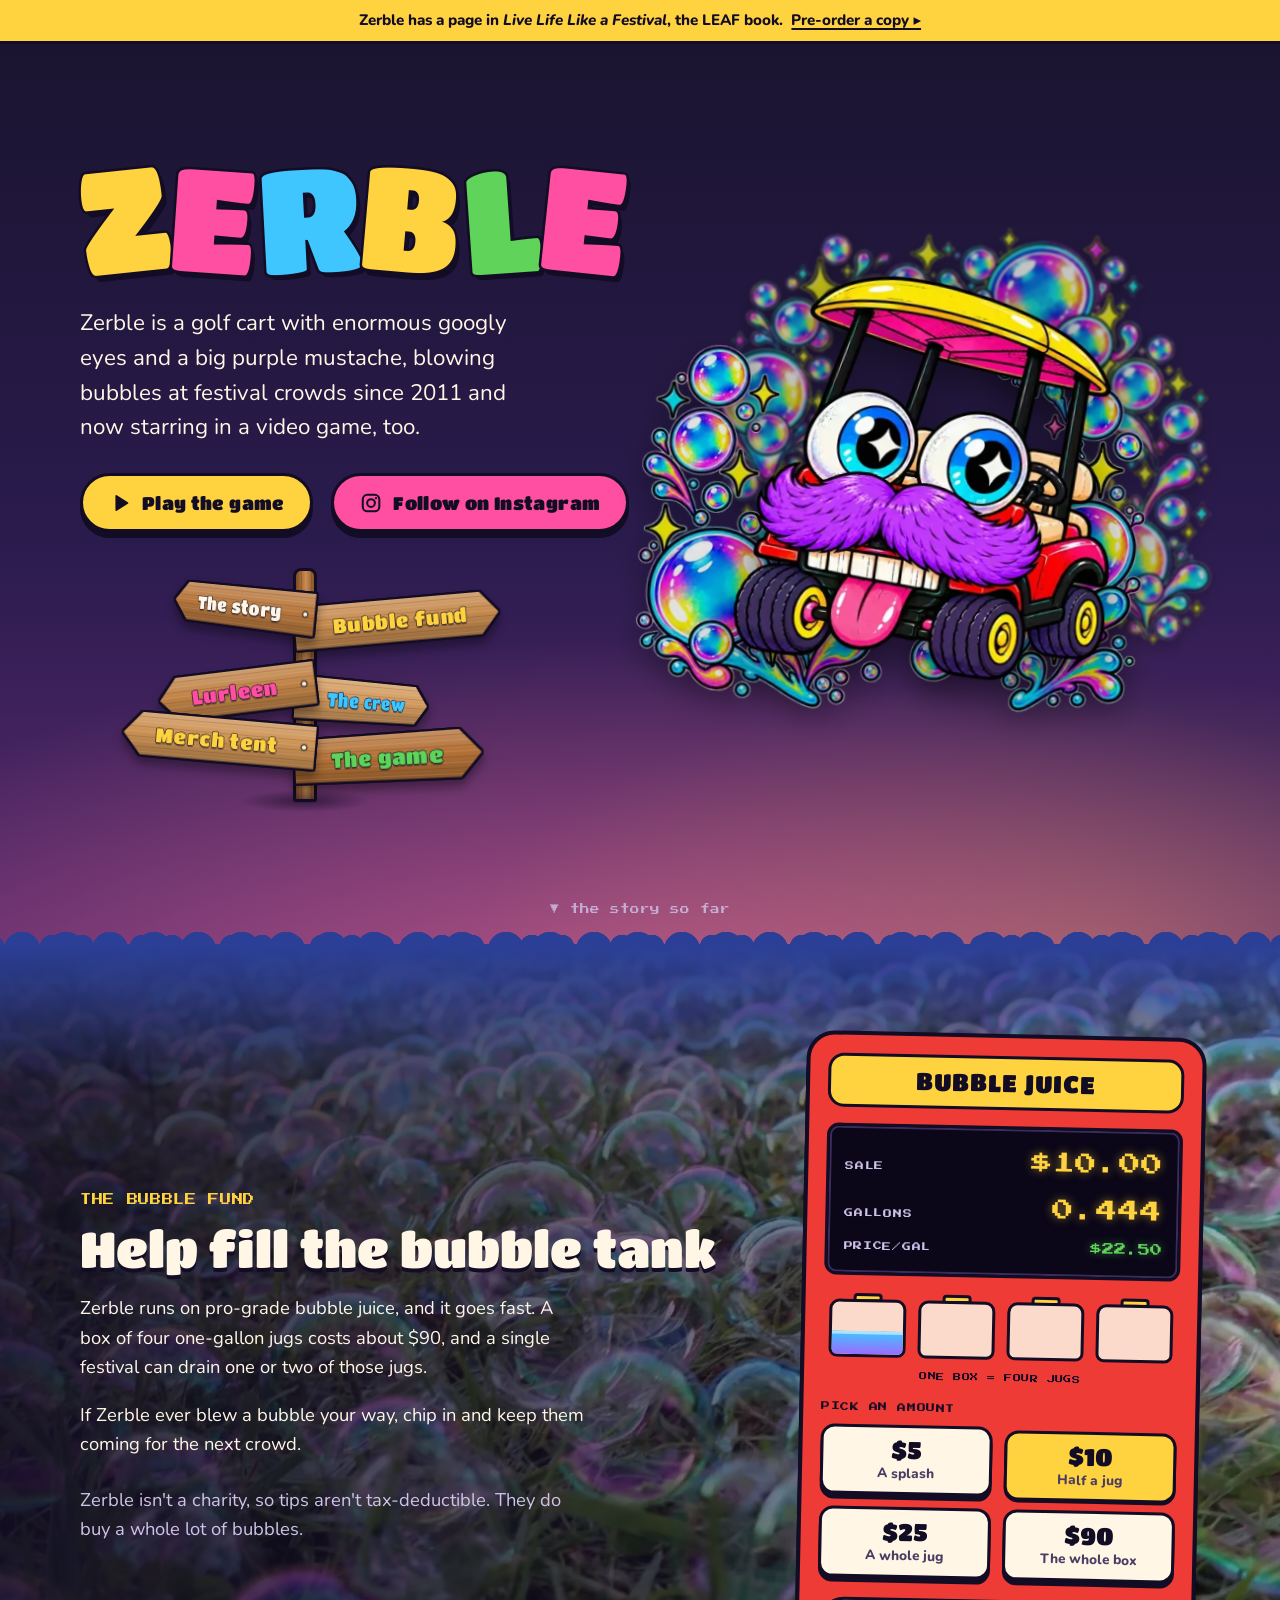
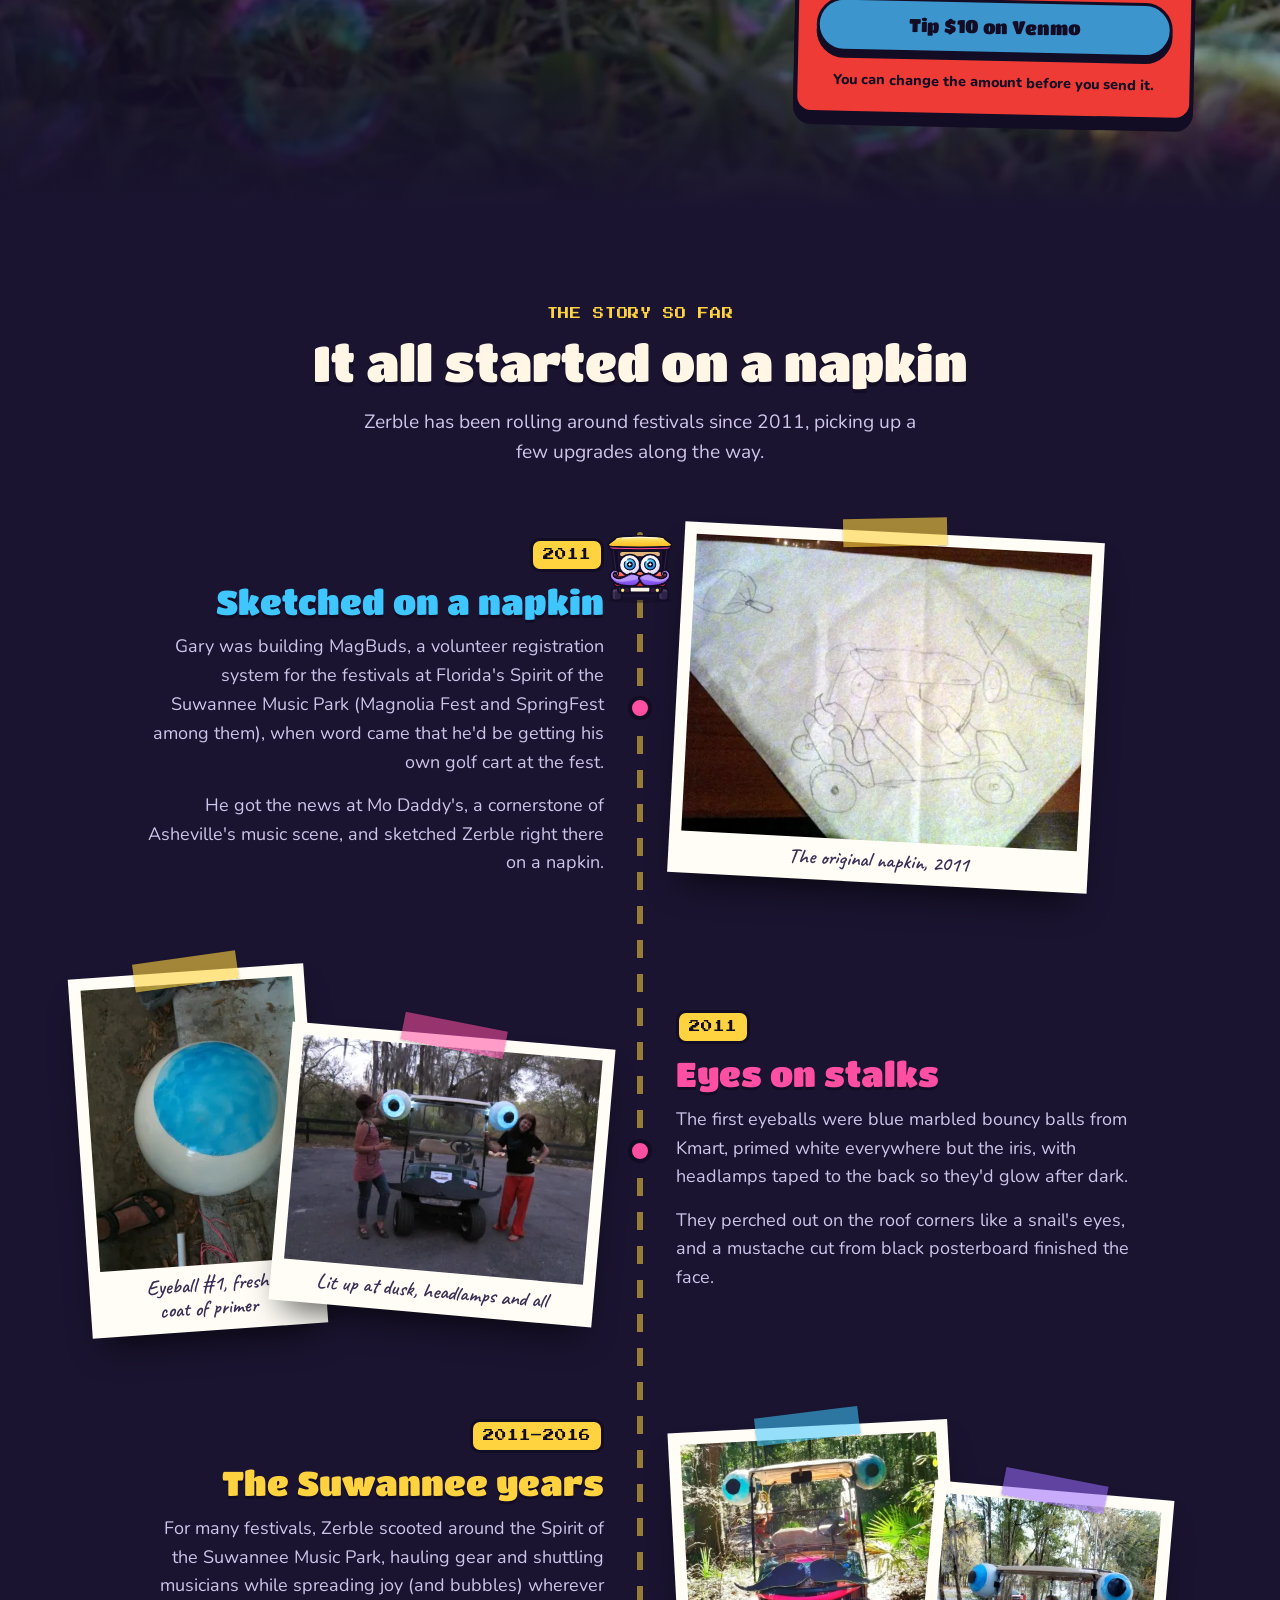
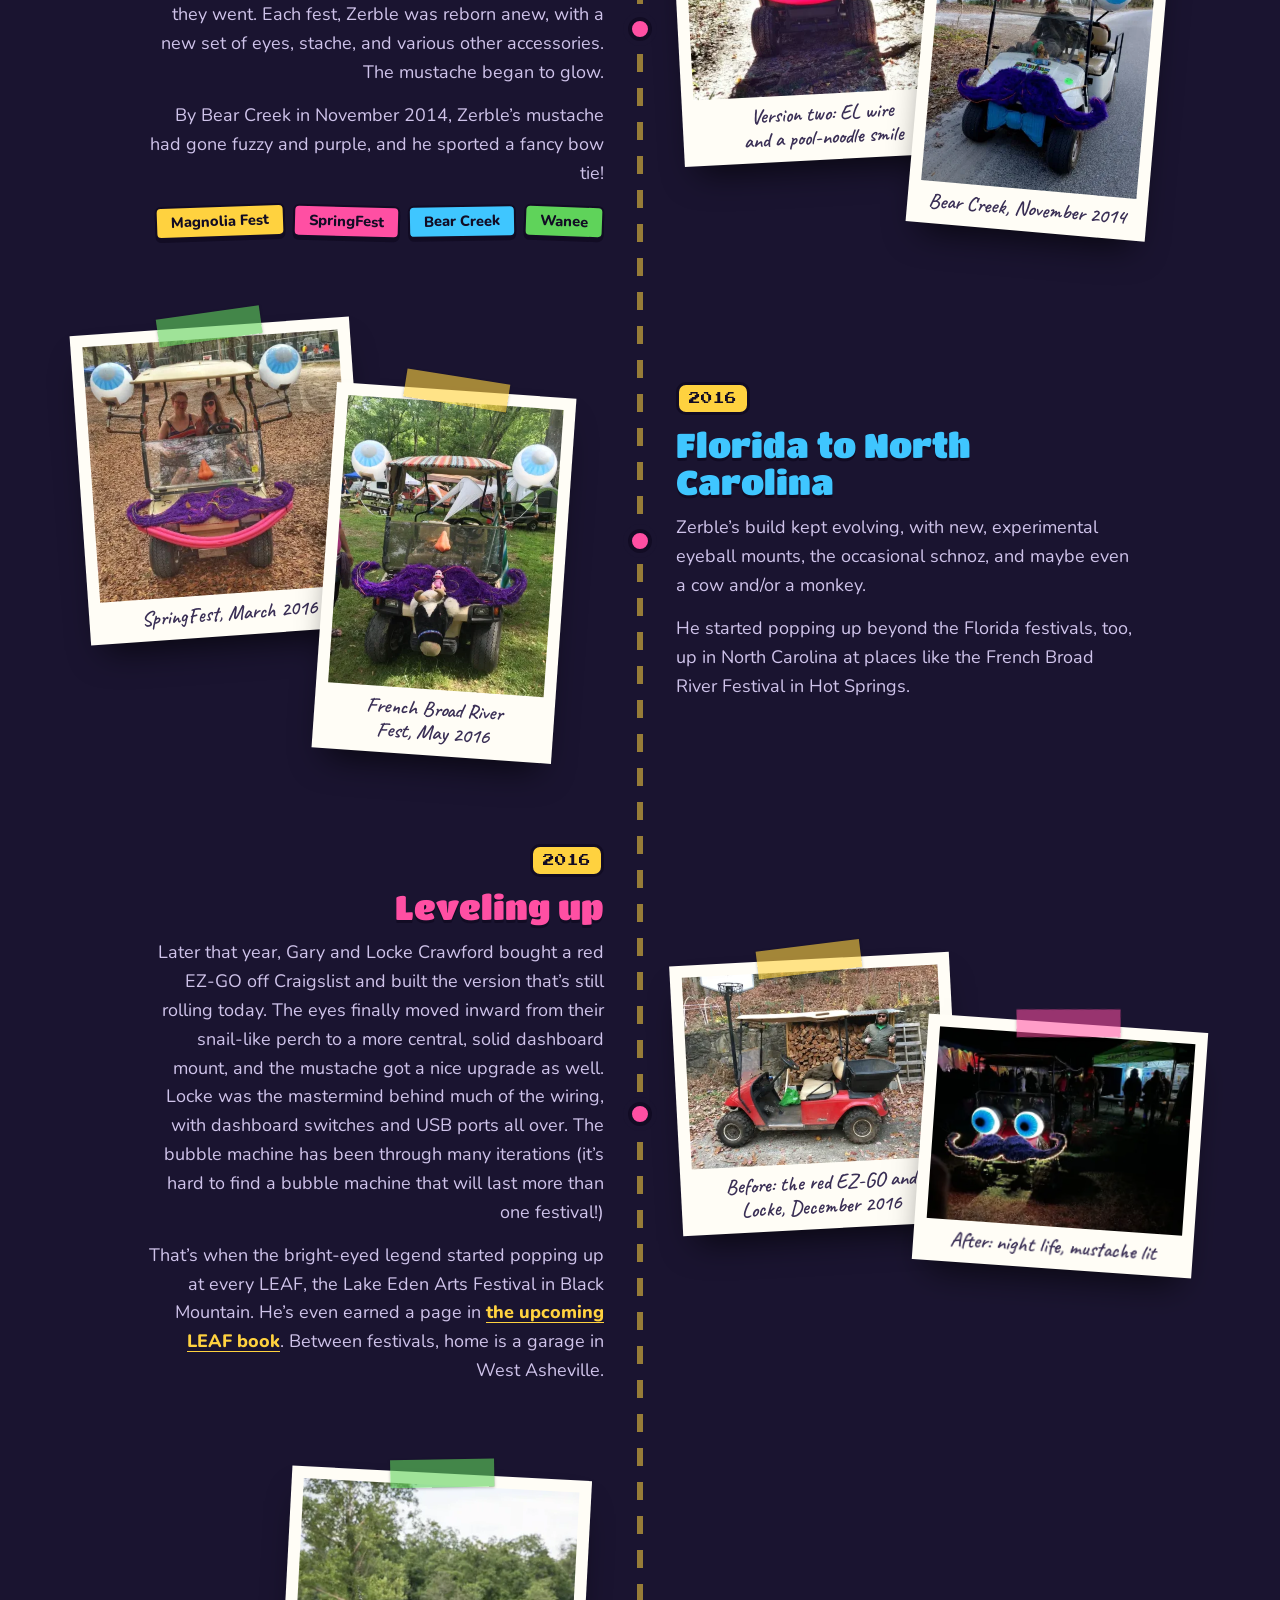
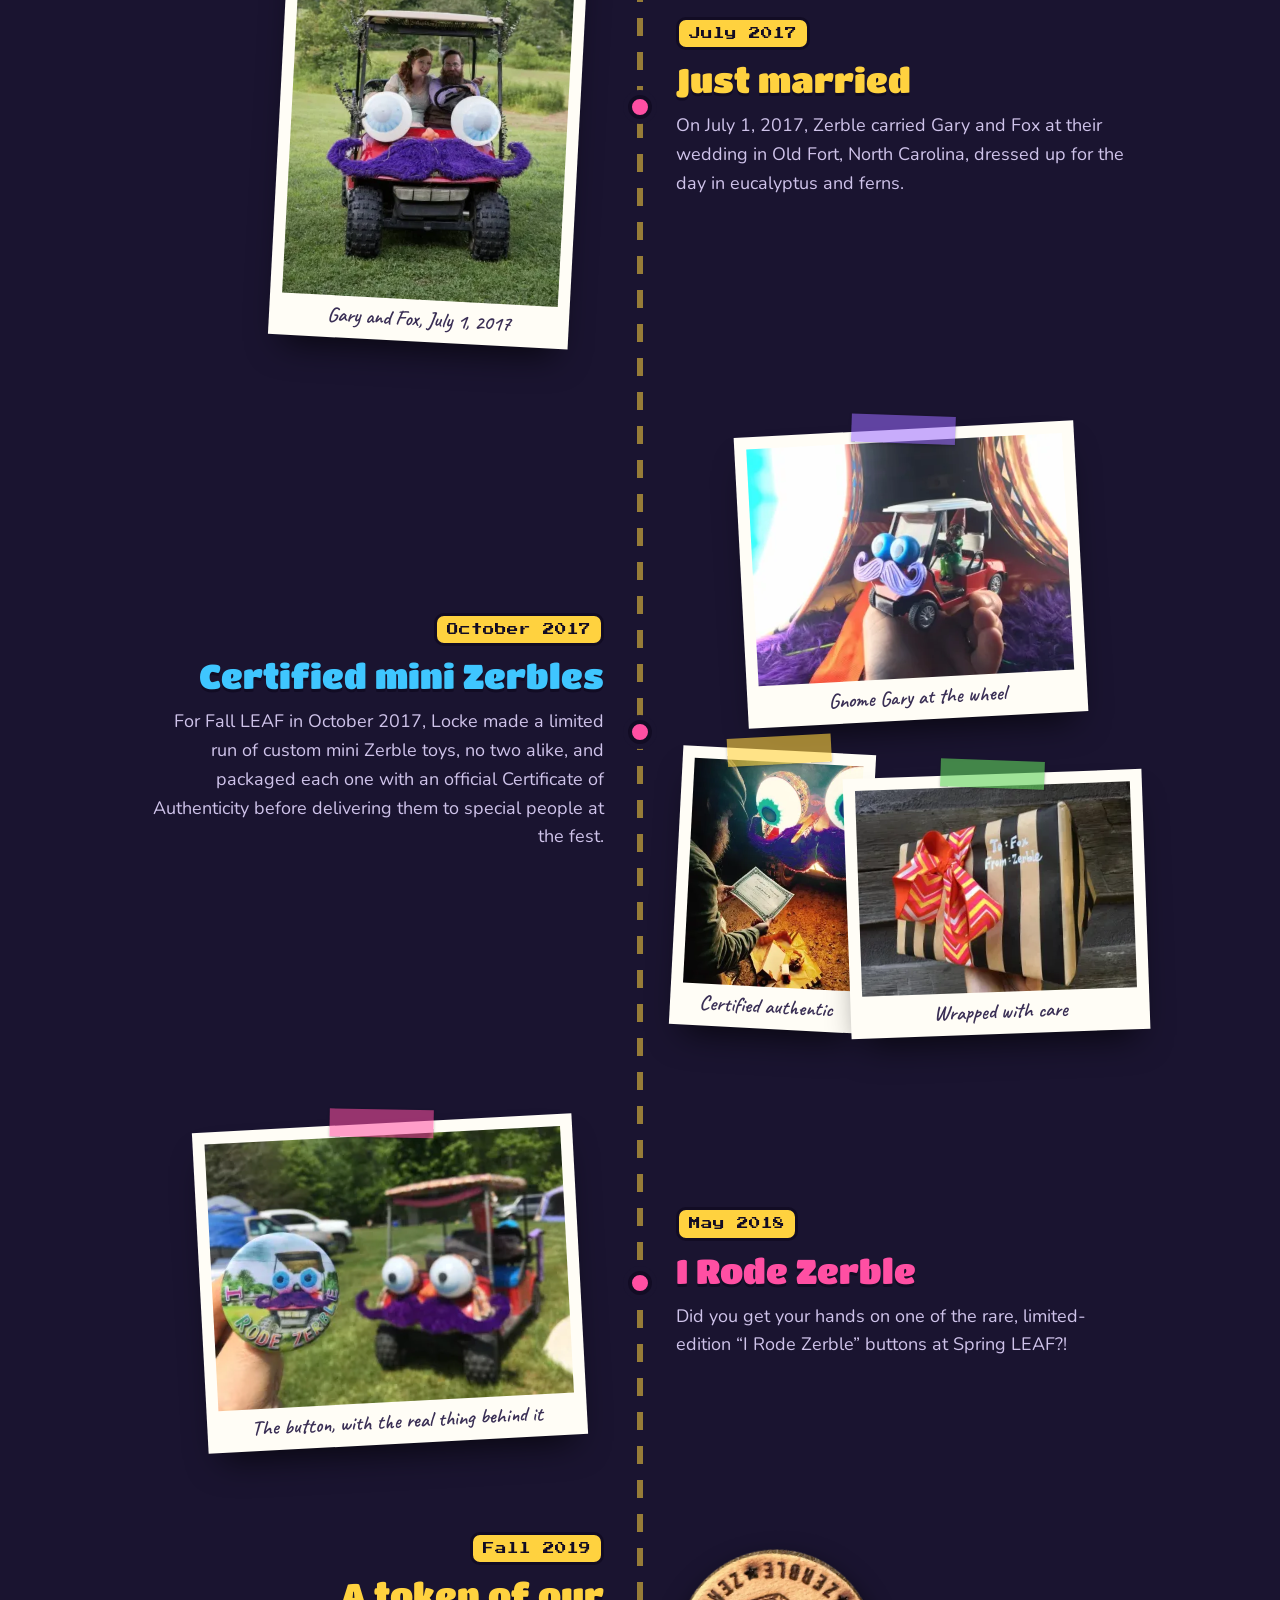
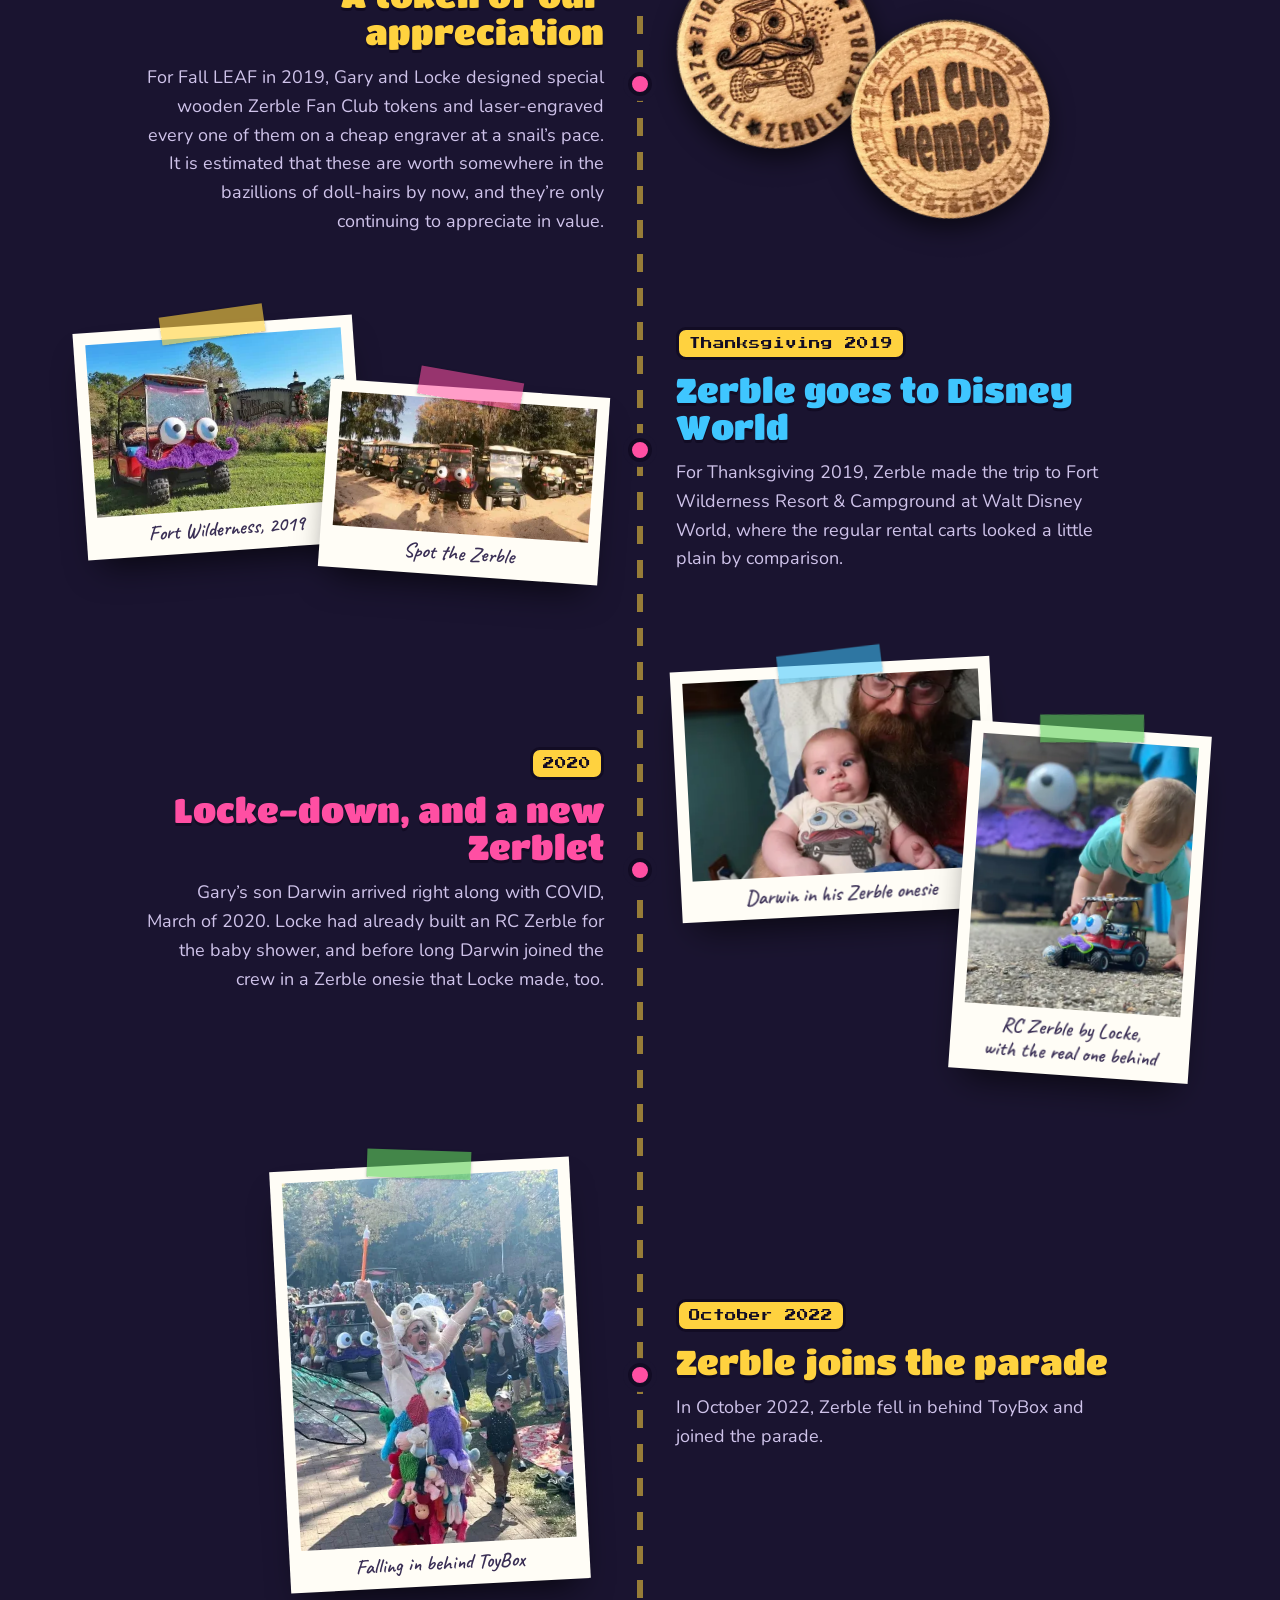
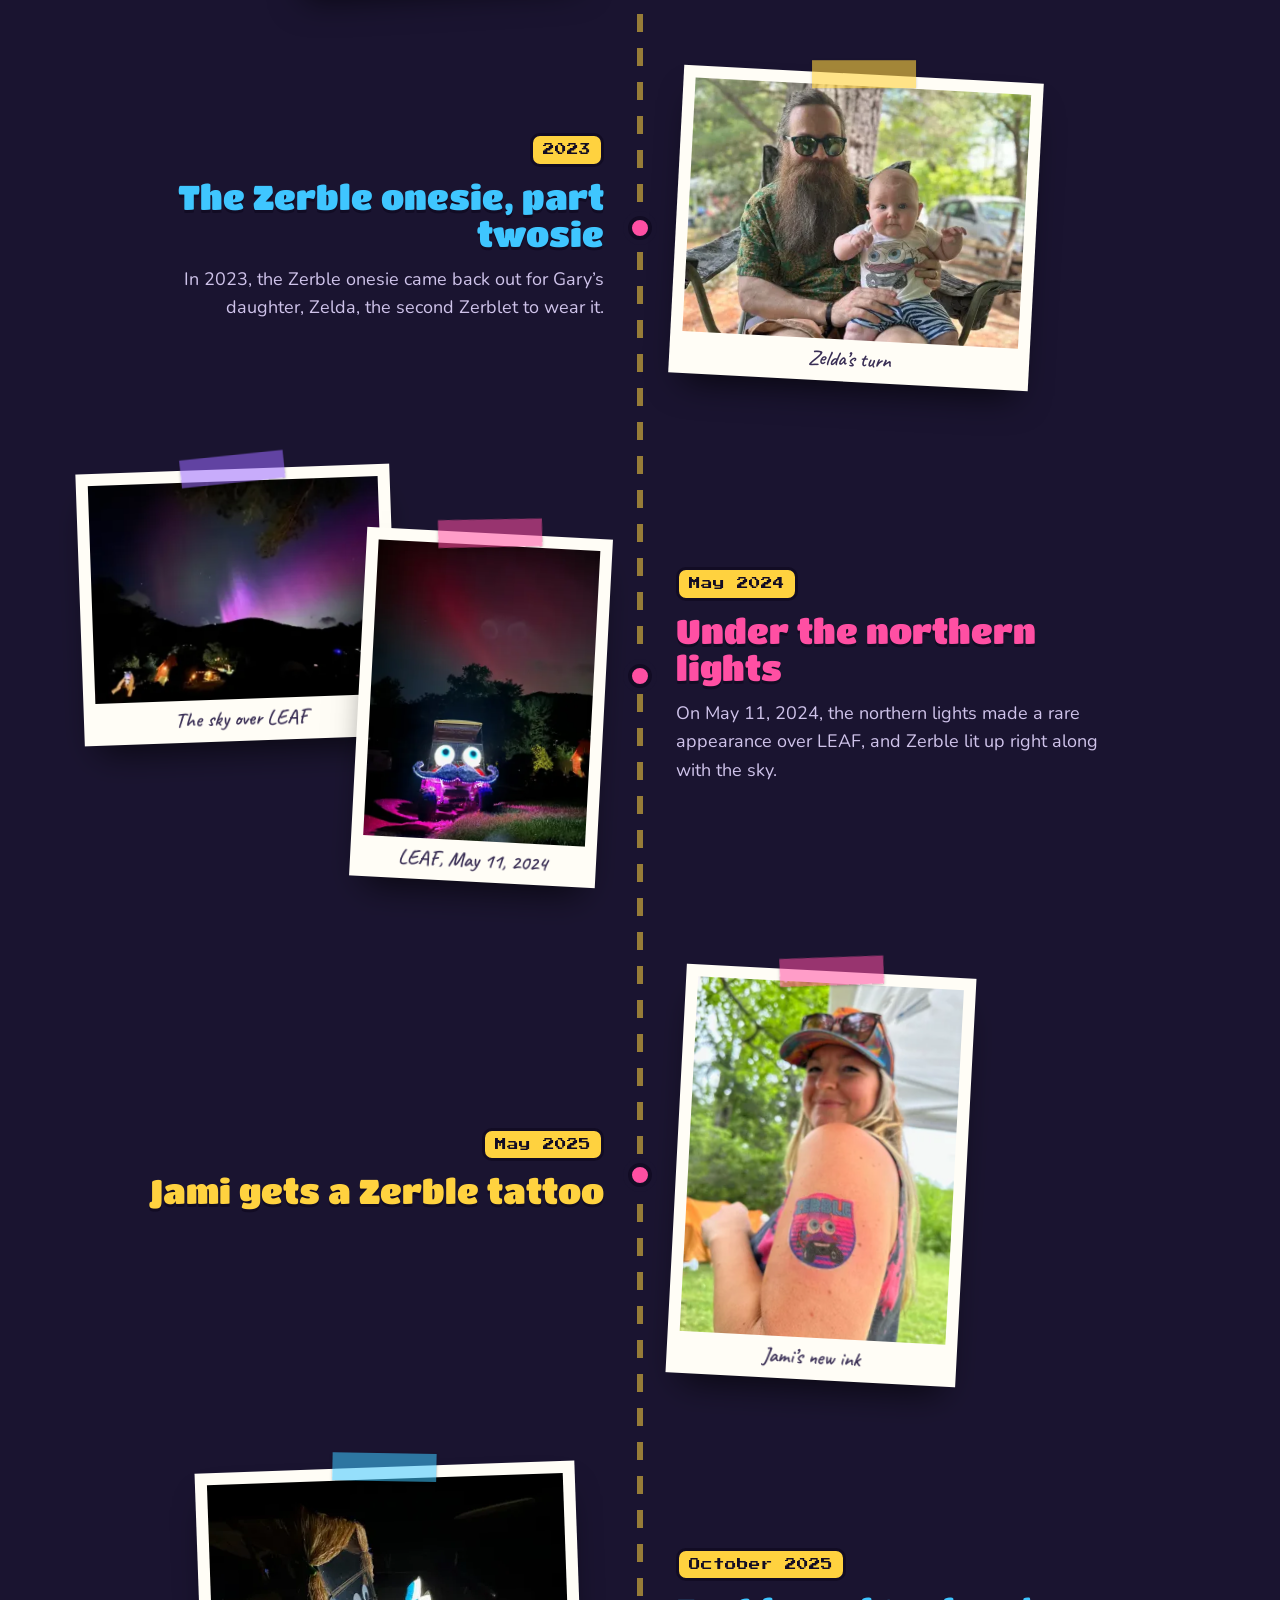
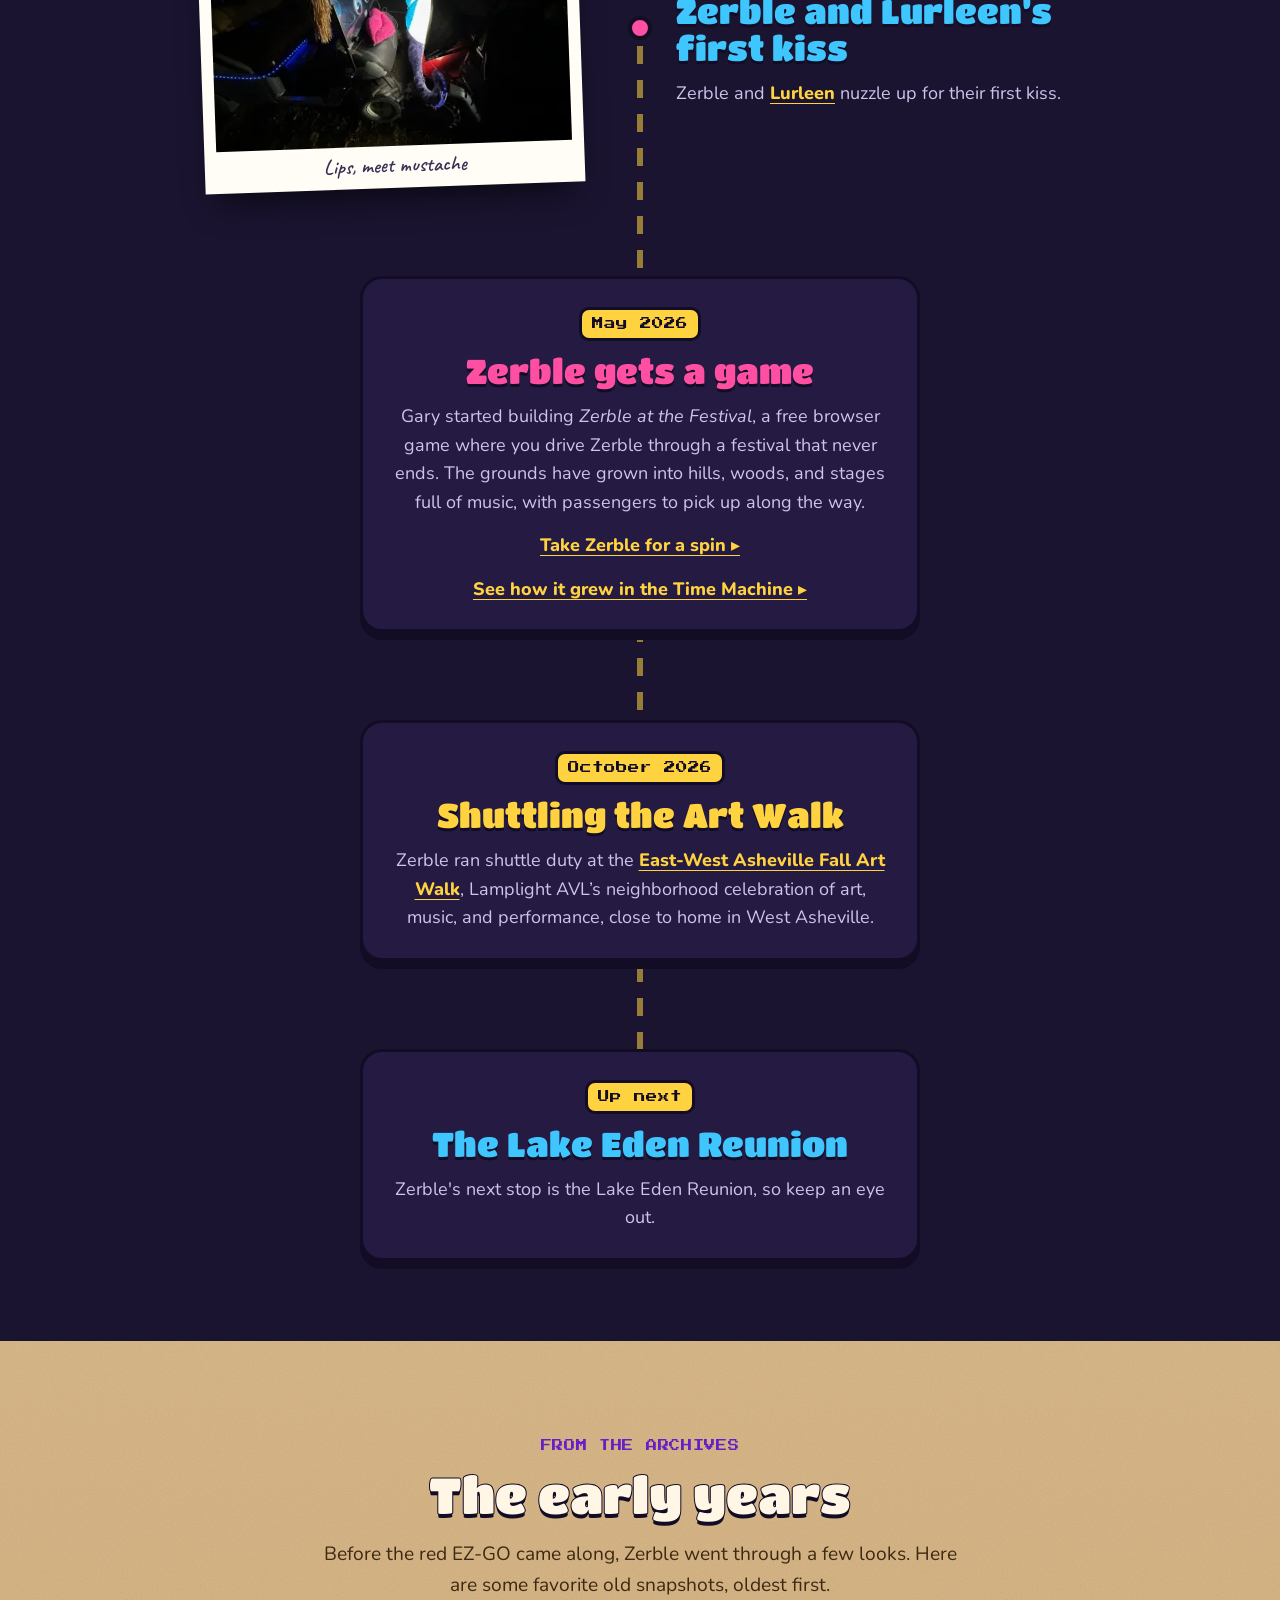
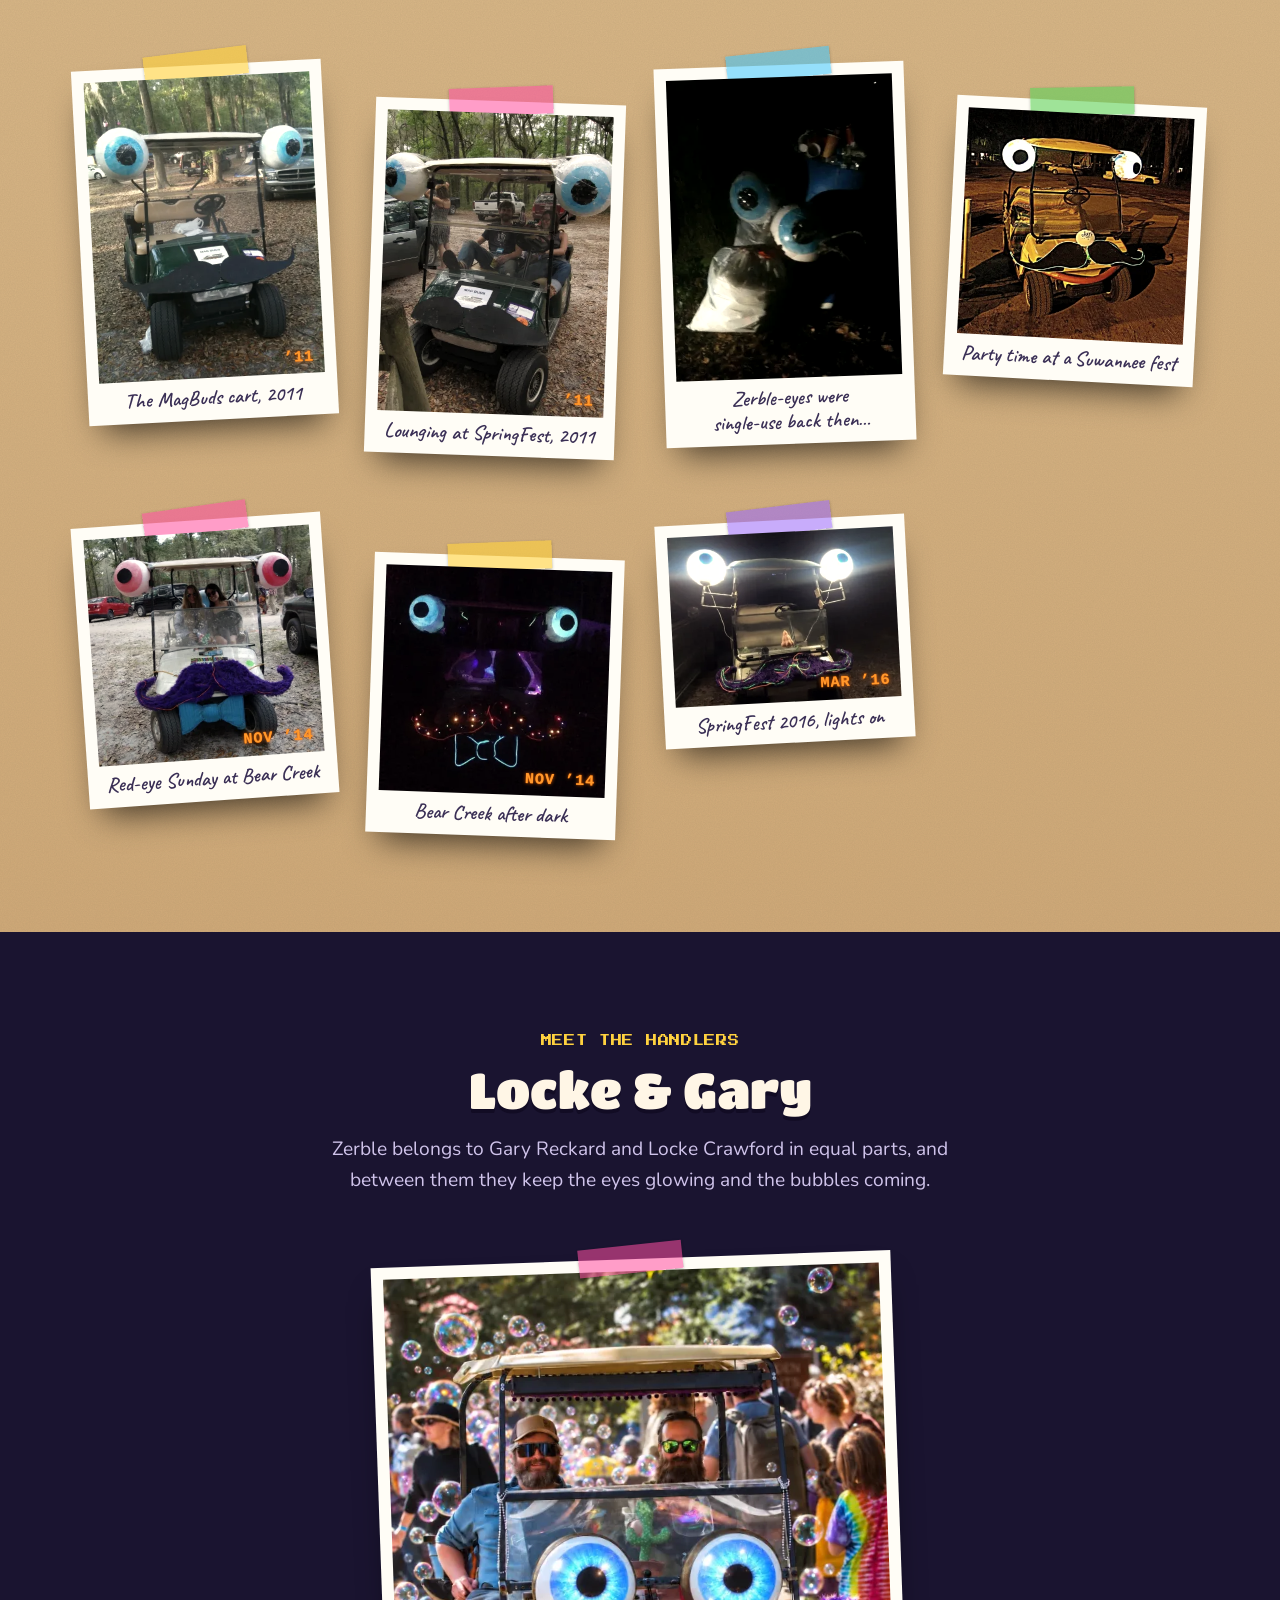
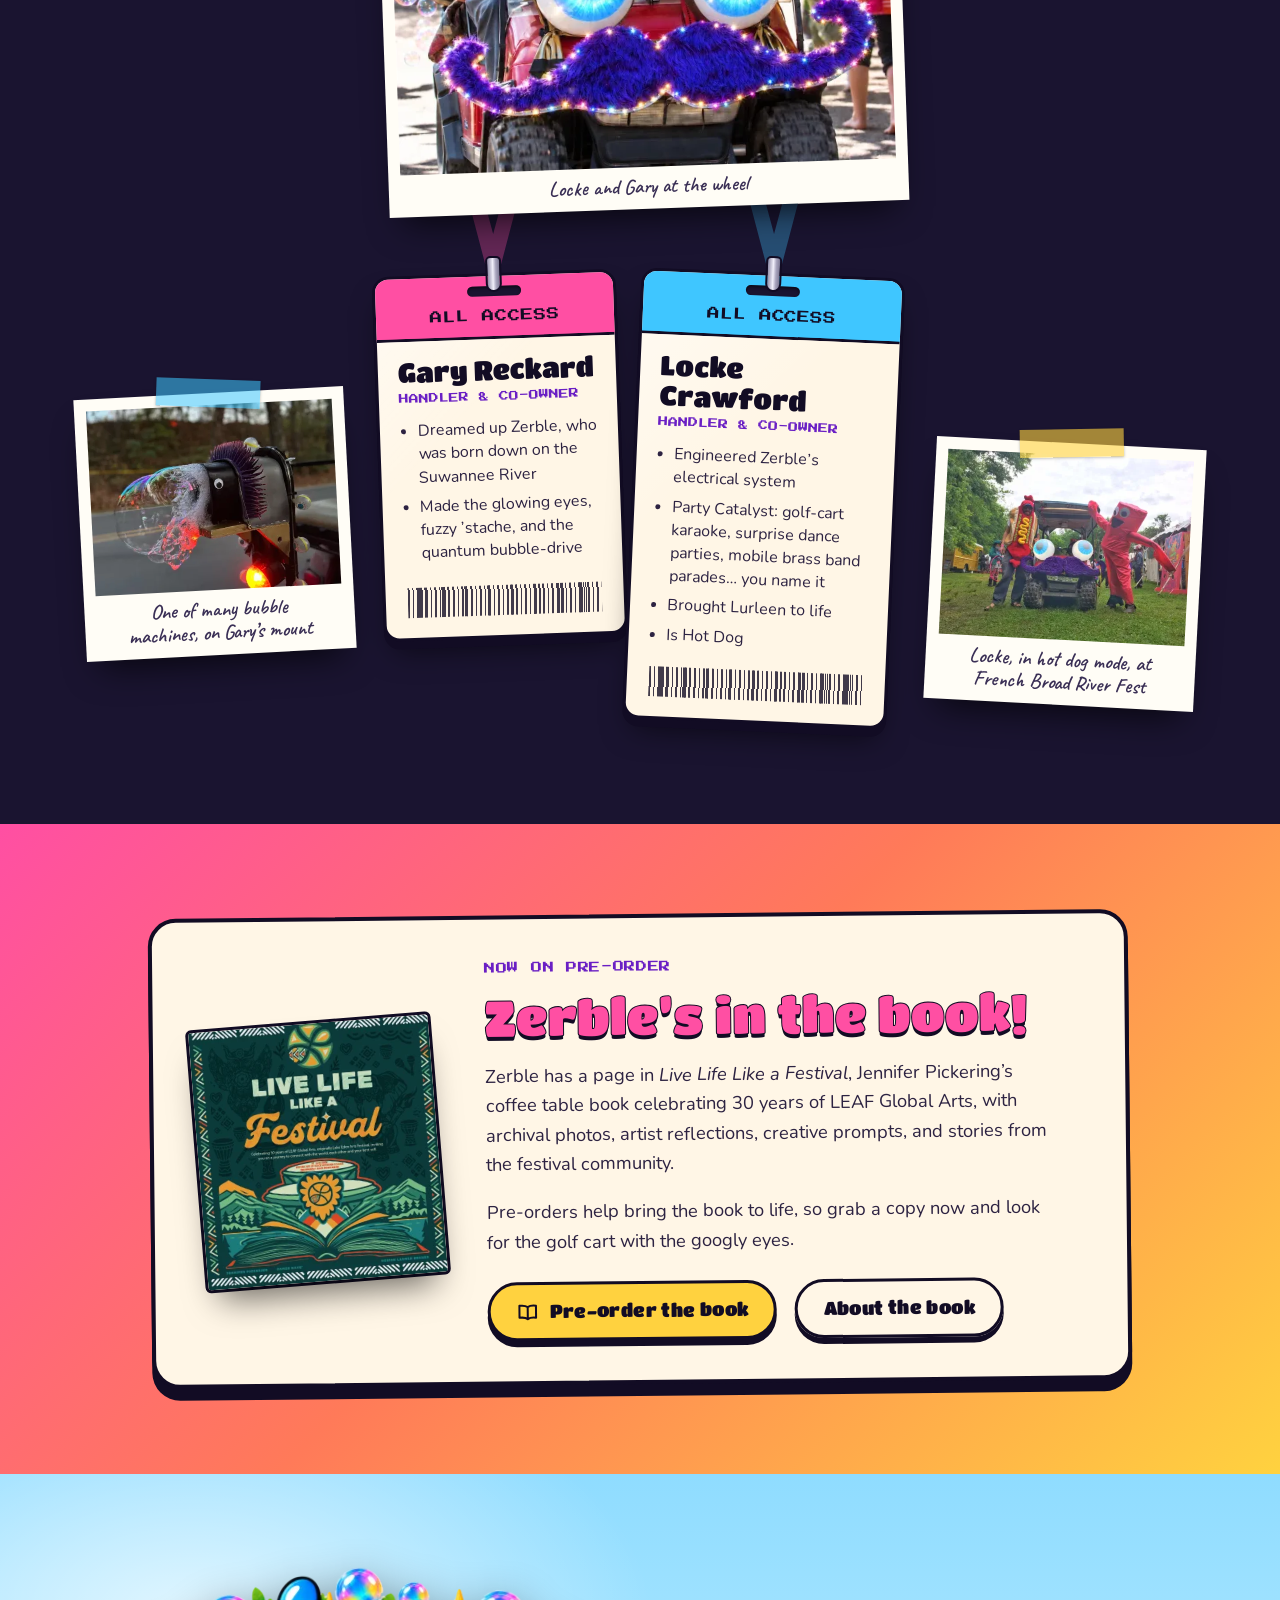
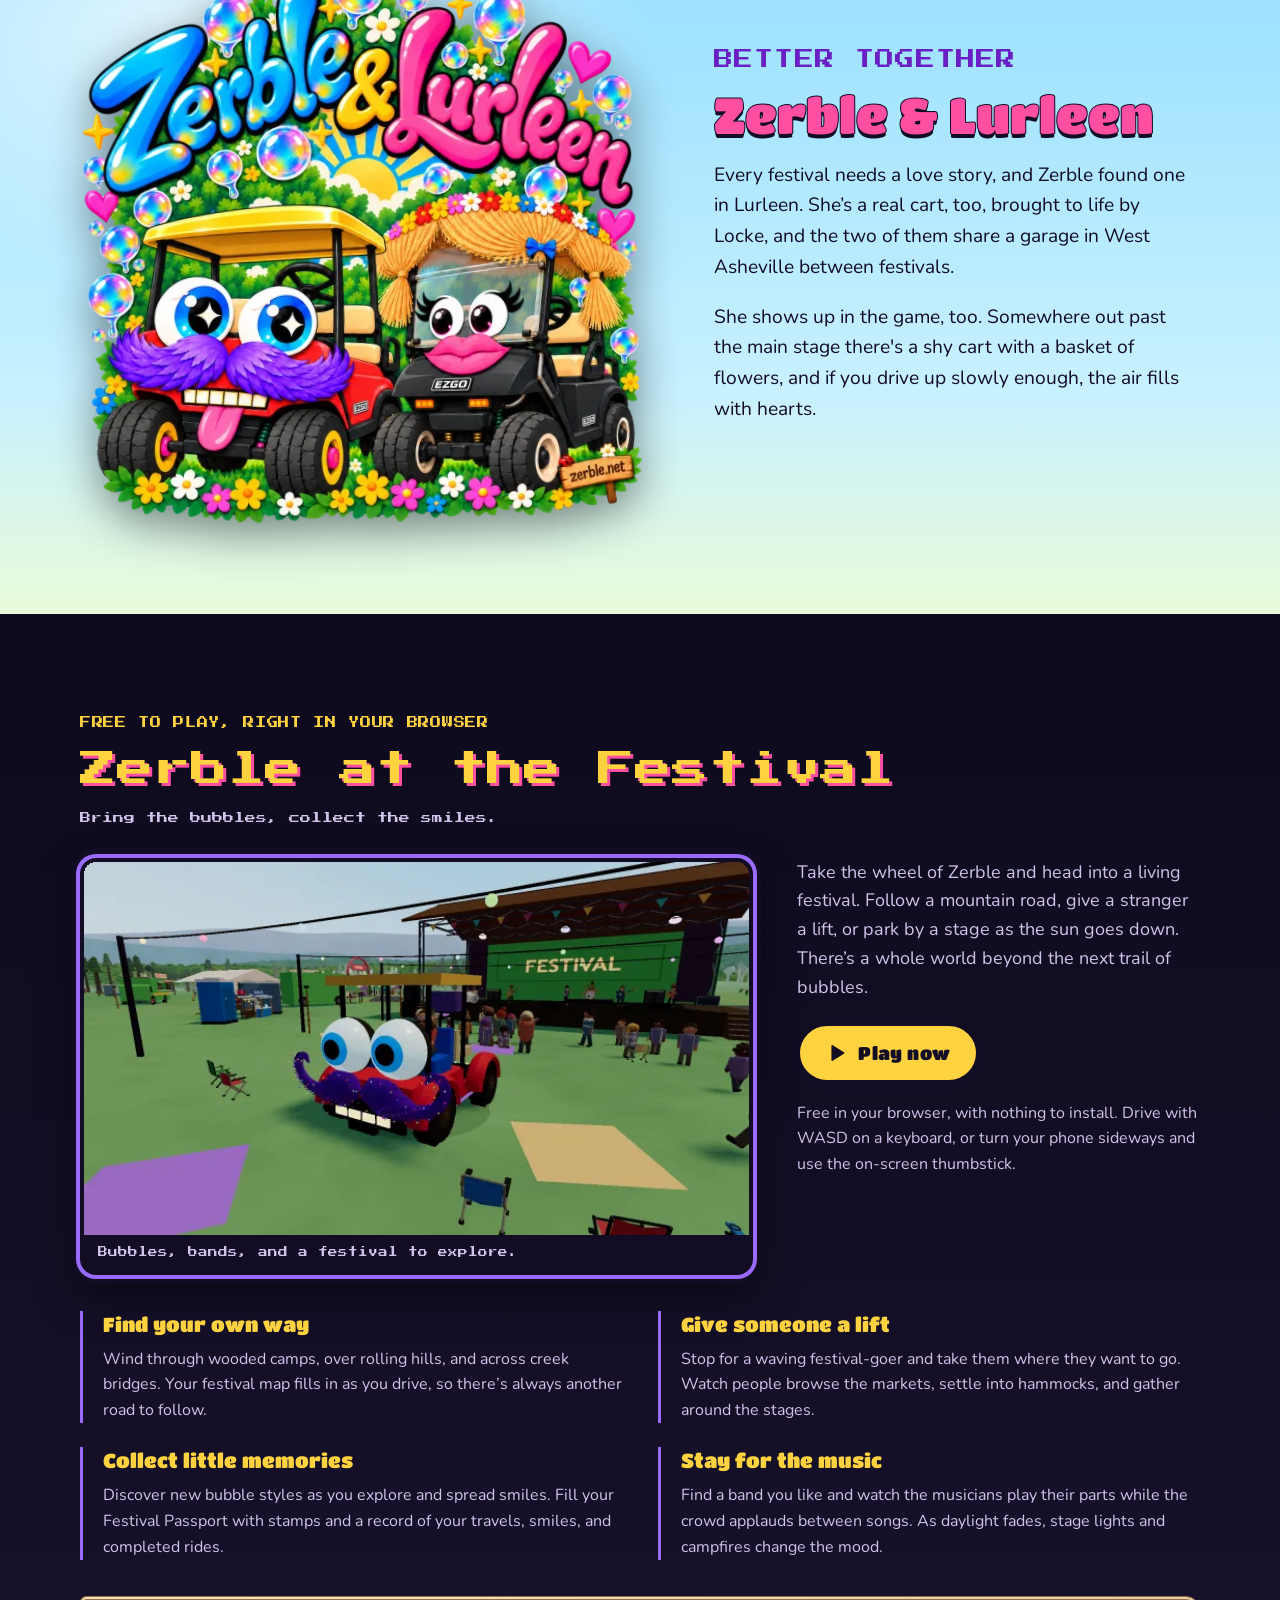
==== commit b17e5422: "Give the Time Machine an antique festival ticket design" ====
--- a/index.html
+++ b/index.html
@@ -27,7 +27,7 @@
     </script>
 
     <link rel="stylesheet" href="https://fonts.googleapis.com/css2?family=Caveat:wght@600&family=Nunito:wght@400;700;800&family=Press+Start+2P&family=Titan+One&display=swap">
-    <link rel="stylesheet" href="assets/css/styles.css?v=2026-11-17b">
+    <link rel="stylesheet" href="assets/css/styles.css?v=2026-11-17c">
     <link rel="preload" as="image" type="image/avif"
           imagesrcset="assets/img/zerble-hero-cart-520.avif 520w, assets/img/zerble-hero-cart-1040.avif 1040w"
           imagesizes="(max-width: 860px) min(420px, 100vw - 32px), 520px">
@@ -976,14 +976,17 @@
                         <p>Pick a date and press Play to try the game as it was then. Each visit starts fresh, and your progress lasts only until you leave or reload.</p>
                         <a class="text-link" href="https://game-archive.zerble.net/" data-ga="time_machine_section">Explore the Time Machine &#9656;</a>
                     </div>
-                    <picture>
-                        <source type="image/webp"
-                                srcset="assets/img/zerble-pixel-300.webp 300w, assets/img/zerble-pixel-600.webp 600w"
-                                sizes="180px">
-                        <img class="sticker pixel-sticker" src="assets/img/zerble-pixel-400.png" width="400" height="400"
-                             loading="lazy" decoding="async"
-                             alt="Pixel-art sticker of Zerble with a pink roof, big blue eyes, and a curly purple mustache, puffing bubbles.">
-                    </picture>
+                    <div class="time-machine-stub">
+                        <span class="time-machine-stamp" aria-hidden="true">Playable<br>history</span>
+                        <picture>
+                            <source type="image/webp"
+                                    srcset="assets/img/zerble-pixel-300.webp 300w, assets/img/zerble-pixel-600.webp 600w"
+                                    sizes="(max-width: 860px) 100px, 180px">
+                            <img class="sticker pixel-sticker" src="assets/img/zerble-pixel-400.png" width="400" height="400"
+                                 loading="lazy" decoding="async"
+                                 alt="Pixel-art sticker of Zerble with a pink roof, big blue eyes, and a curly purple mustache, puffing bubbles.">
+                        </picture>
+                    </div>
                 </aside>
             </div>
         </div>
--- a/assets/css/styles.css
+++ b/assets/css/styles.css
@@ -505,11 +505,34 @@
 .game-features li { border-left: 3px solid var(--grape); padding-left: 20px; }
 .game-features h3 { font: 400 1.25rem/1.4 var(--display); color: var(--sun); margin: 0 0 8px; }
 .game-features p { margin: 0; color: var(--muted); font-size: 1rem; }
-.time-machine { grid-area: archive; display: grid; grid-template-columns: minmax(0, 1fr) 180px; align-items: center; gap: 28px; padding: clamp(20px, 3vw, 32px); border: 3px solid var(--grape); border-radius: 18px; background: var(--card); }
-.time-machine .eyebrow { margin-bottom: 12px; }
-.time-machine h3 { font: 400 clamp(1rem, 2vw, 1.3rem)/1.6 var(--pixel); color: var(--sun); margin-bottom: 16px; }
-.time-machine p:not(.eyebrow) { color: var(--muted); }
-.time-machine .text-link { display: inline-block; padding: 8px 0; }
+.time-machine {
+  grid-area: archive;
+  position: relative;
+  display: grid;
+  grid-template-columns: minmax(0, 1fr) 190px;
+  align-items: center;
+  gap: 30px;
+  padding: clamp(26px, 3vw, 38px);
+  color: #493629;
+  border: 4px double #936c43;
+  border-radius: 6px 14px 8px 12px;
+  background:
+    radial-gradient(ellipse at 0 0, #b8844140, transparent 48%),
+    radial-gradient(ellipse at 100% 100%, #b8844130, transparent 48%),
+    repeating-linear-gradient(0deg, #76573505 0 1px, transparent 1px 4px),
+    #f2dfb9;
+  box-shadow: 6px 7px 0 #0b0715, inset 0 0 28px #a7753826;
+}
+.time-machine::before { content: ""; position: absolute; inset: 9px; border: 1px solid #936c4366; border-radius: 2px 8px 3px 6px; pointer-events: none; }
+.time-machine .eyebrow { color: #5a3823; font: 700 .75rem/1.7 ui-monospace, 'Courier New', monospace; letter-spacing: .12em; margin-bottom: 10px; }
+.time-machine h3 { font: 700 clamp(2rem, 4vw, 3rem)/1.1 Georgia, 'Times New Roman', serif; color: #492c28; margin: 0 0 18px; }
+.time-machine p:not(.eyebrow) { color: #493629; }
+.time-machine .text-link { display: inline-block; padding: 8px 0; color: #682e42; text-decoration-color: currentColor; }
+.time-machine .text-link:hover { color: #391725; }
+.time-machine .text-link:focus-visible { outline: 3px solid #682e42; outline-offset: 5px; border-radius: 2px; }
+.time-machine-stub { align-self: stretch; display: flex; flex-direction: column; align-items: center; justify-content: center; gap: 18px; border-left: 2px dashed #9b744b; padding: 12px 0 12px 26px; }
+.time-machine-stamp { color: #5a3823; border: 2px solid currentColor; padding: 7px 10px; font: 700 .75rem/1.5 ui-monospace, 'Courier New', monospace; letter-spacing: .12em; text-align: center; text-transform: uppercase; transform: rotate(-5deg); }
+.time-machine .pixel-sticker { filter: sepia(.4) saturate(.75); }
 .game .tagline { margin: -12px 0 30px; }
 .pixel-sticker { --tilt: 6deg; width: min(180px, 100%); margin: 0 auto; }
 
@@ -545,6 +568,8 @@
   .hero .wrap, .sweetheart .wrap, .game-grid, .gram .wrap { grid-template-columns: minmax(0, 1fr); }
   .game-grid { grid-template-areas: "screen" "copy" "features" "archive"; }
   .game-features, .time-machine { grid-template-columns: minmax(0, 1fr); }
+  .time-machine-stub { flex-direction: row; border-left: 0; border-top: 2px dashed #9b744b; padding: 24px 0 0; }
+  .time-machine-stub .pixel-sticker { width: 100px; margin: 0; }
   .art-grid { columns: 1; }
   .timeline { gap: 64px; }
   .timeline::before { left: 14px; }
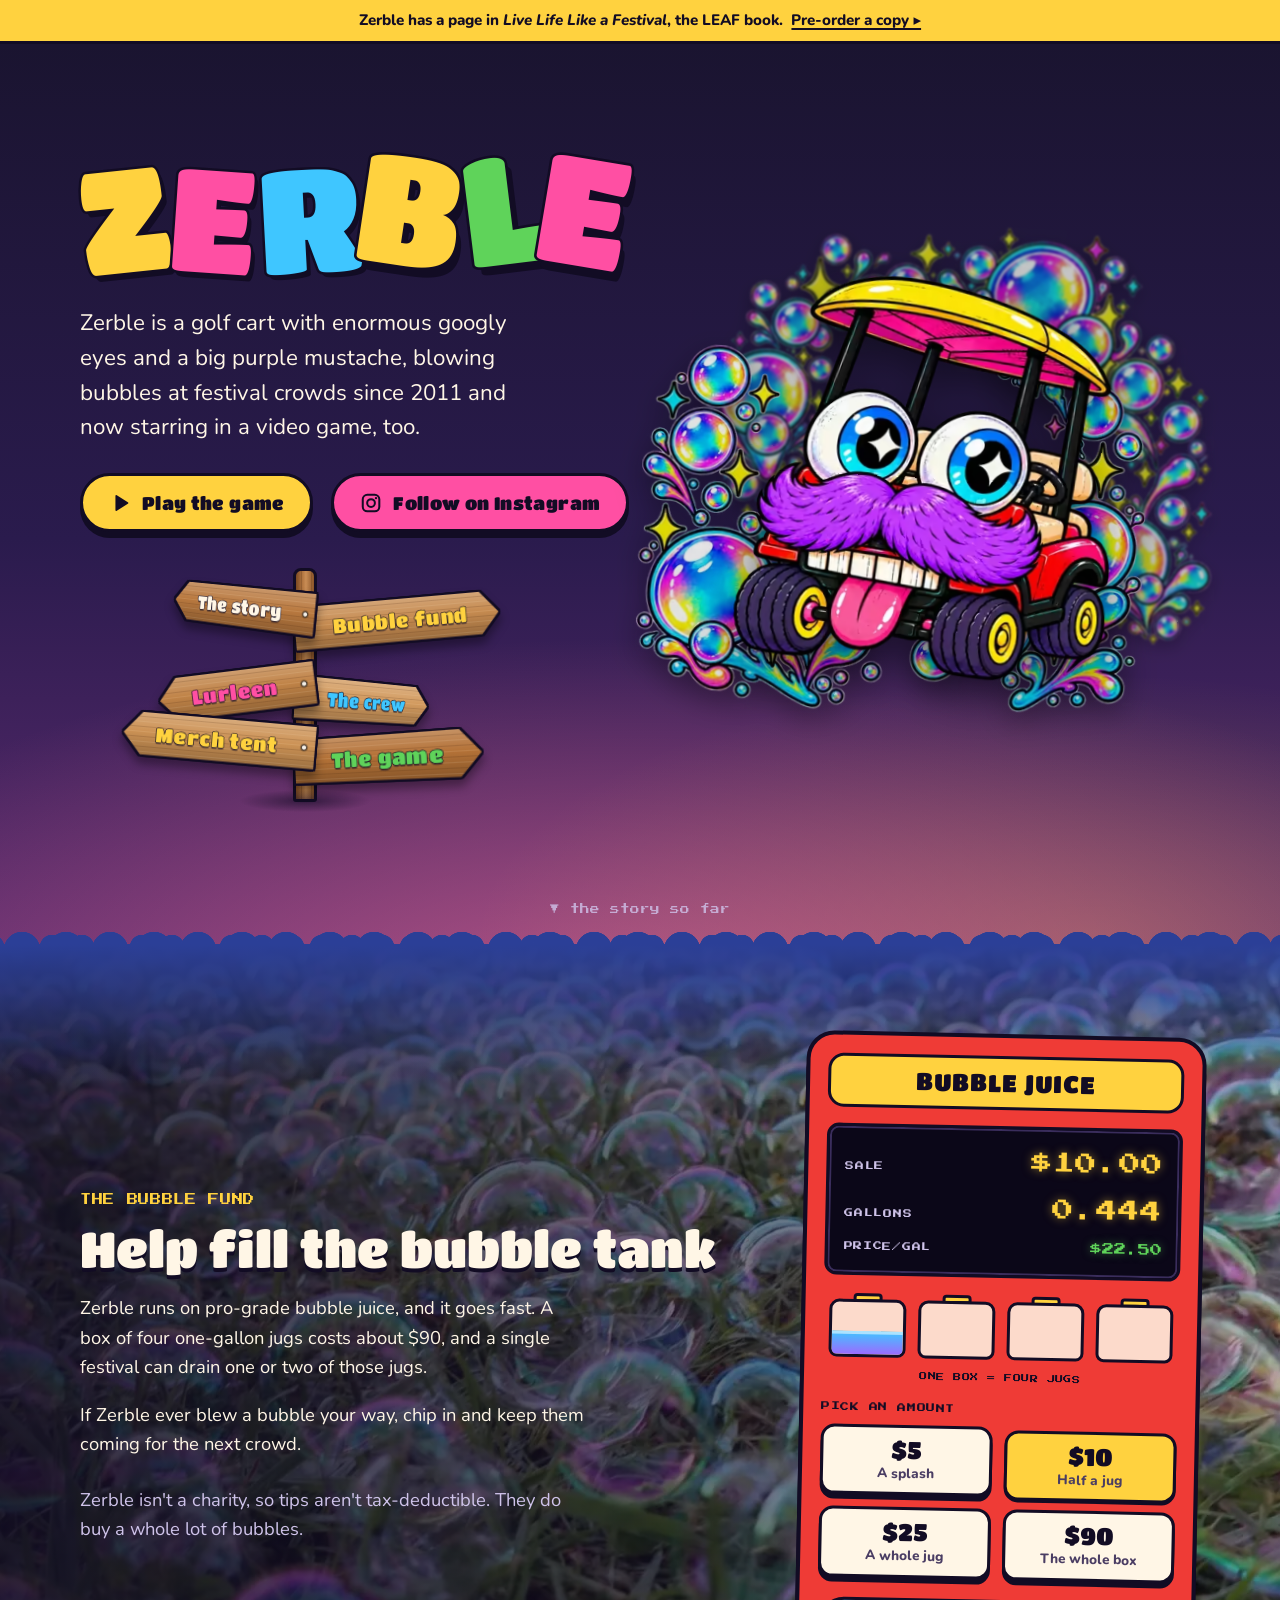
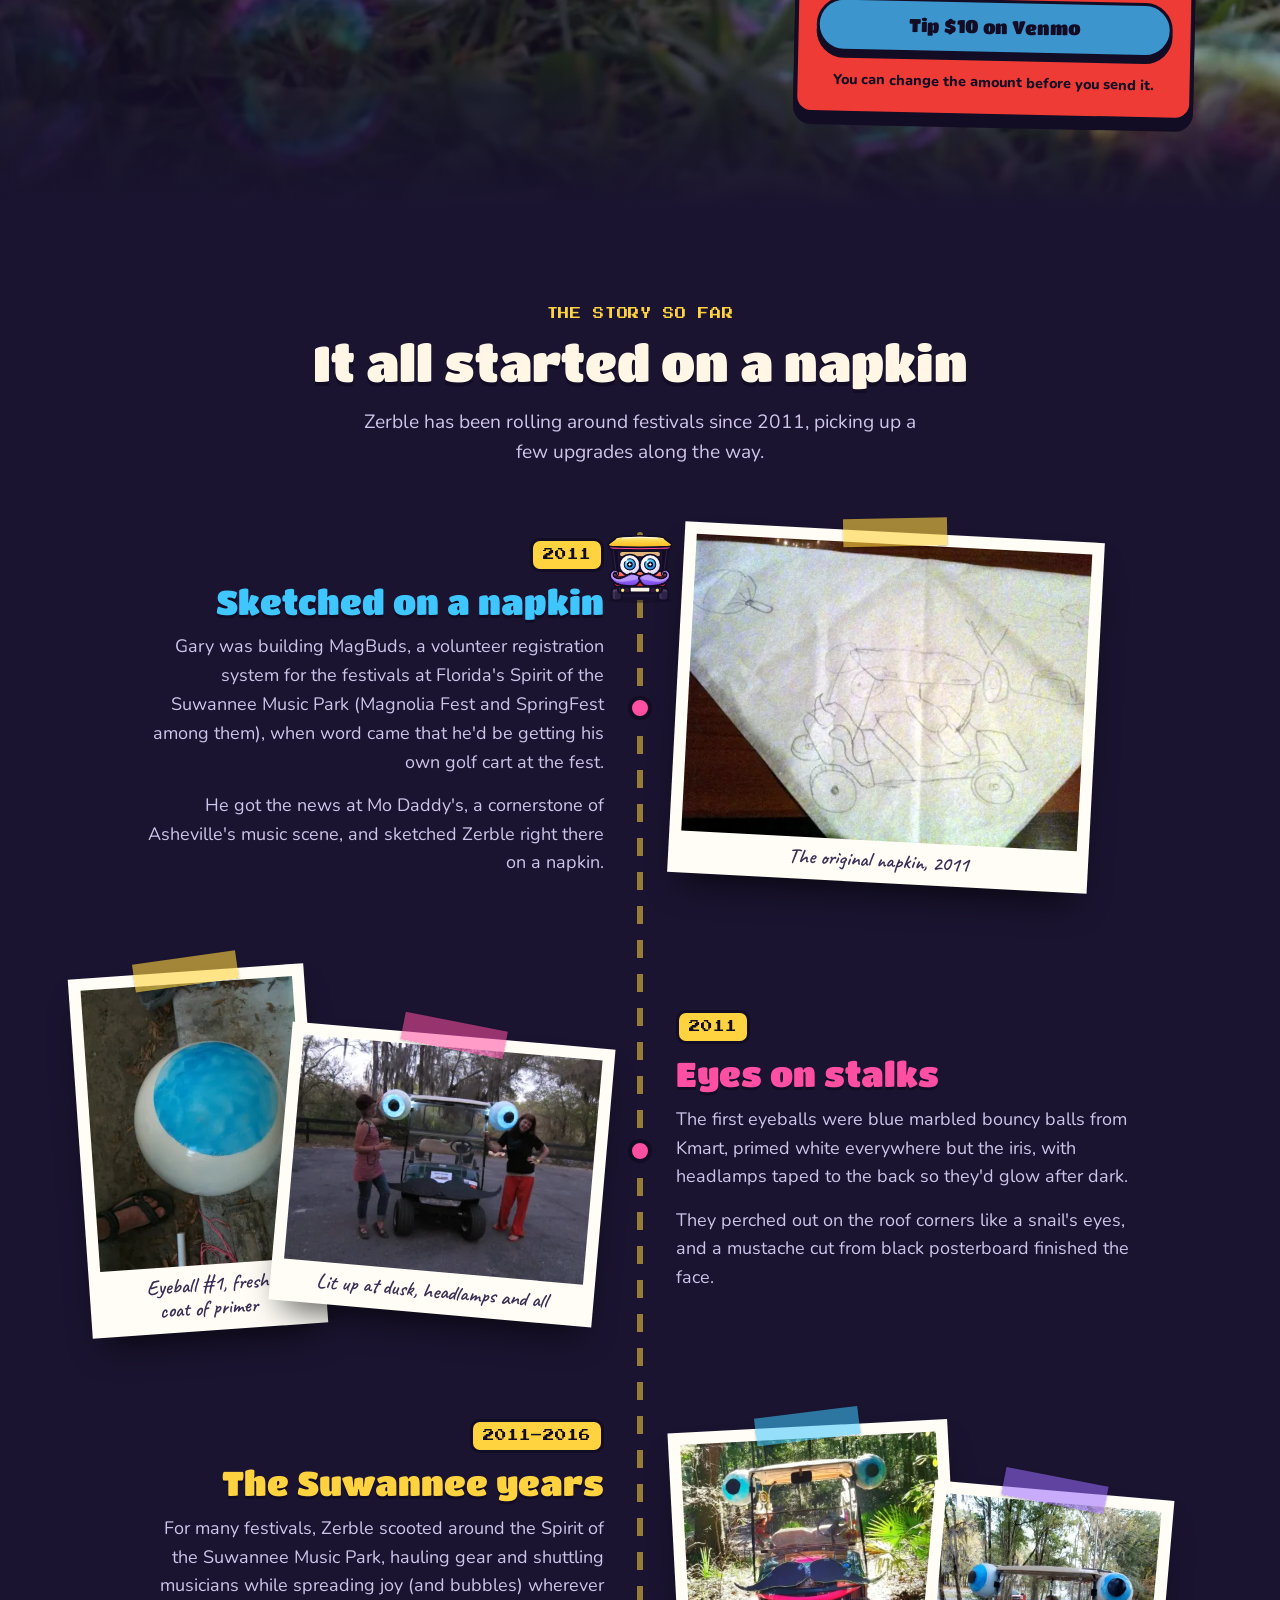
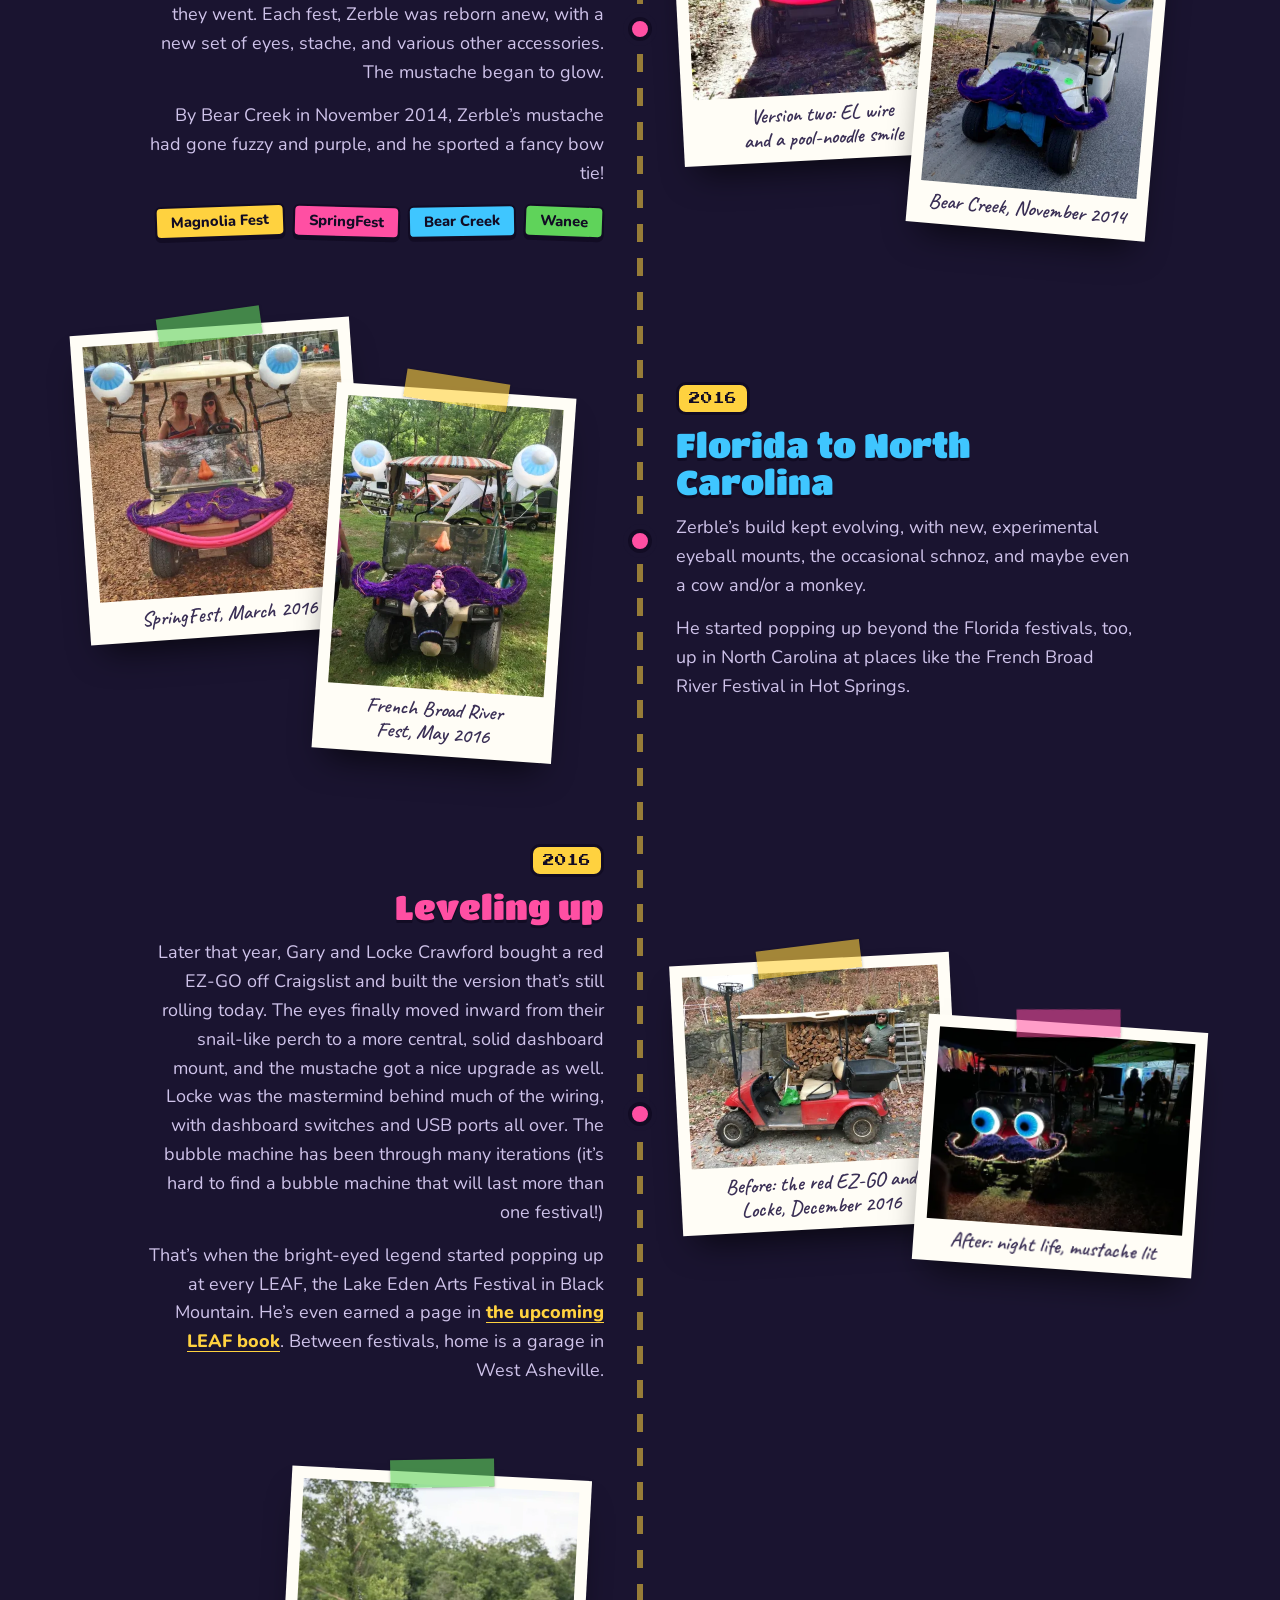
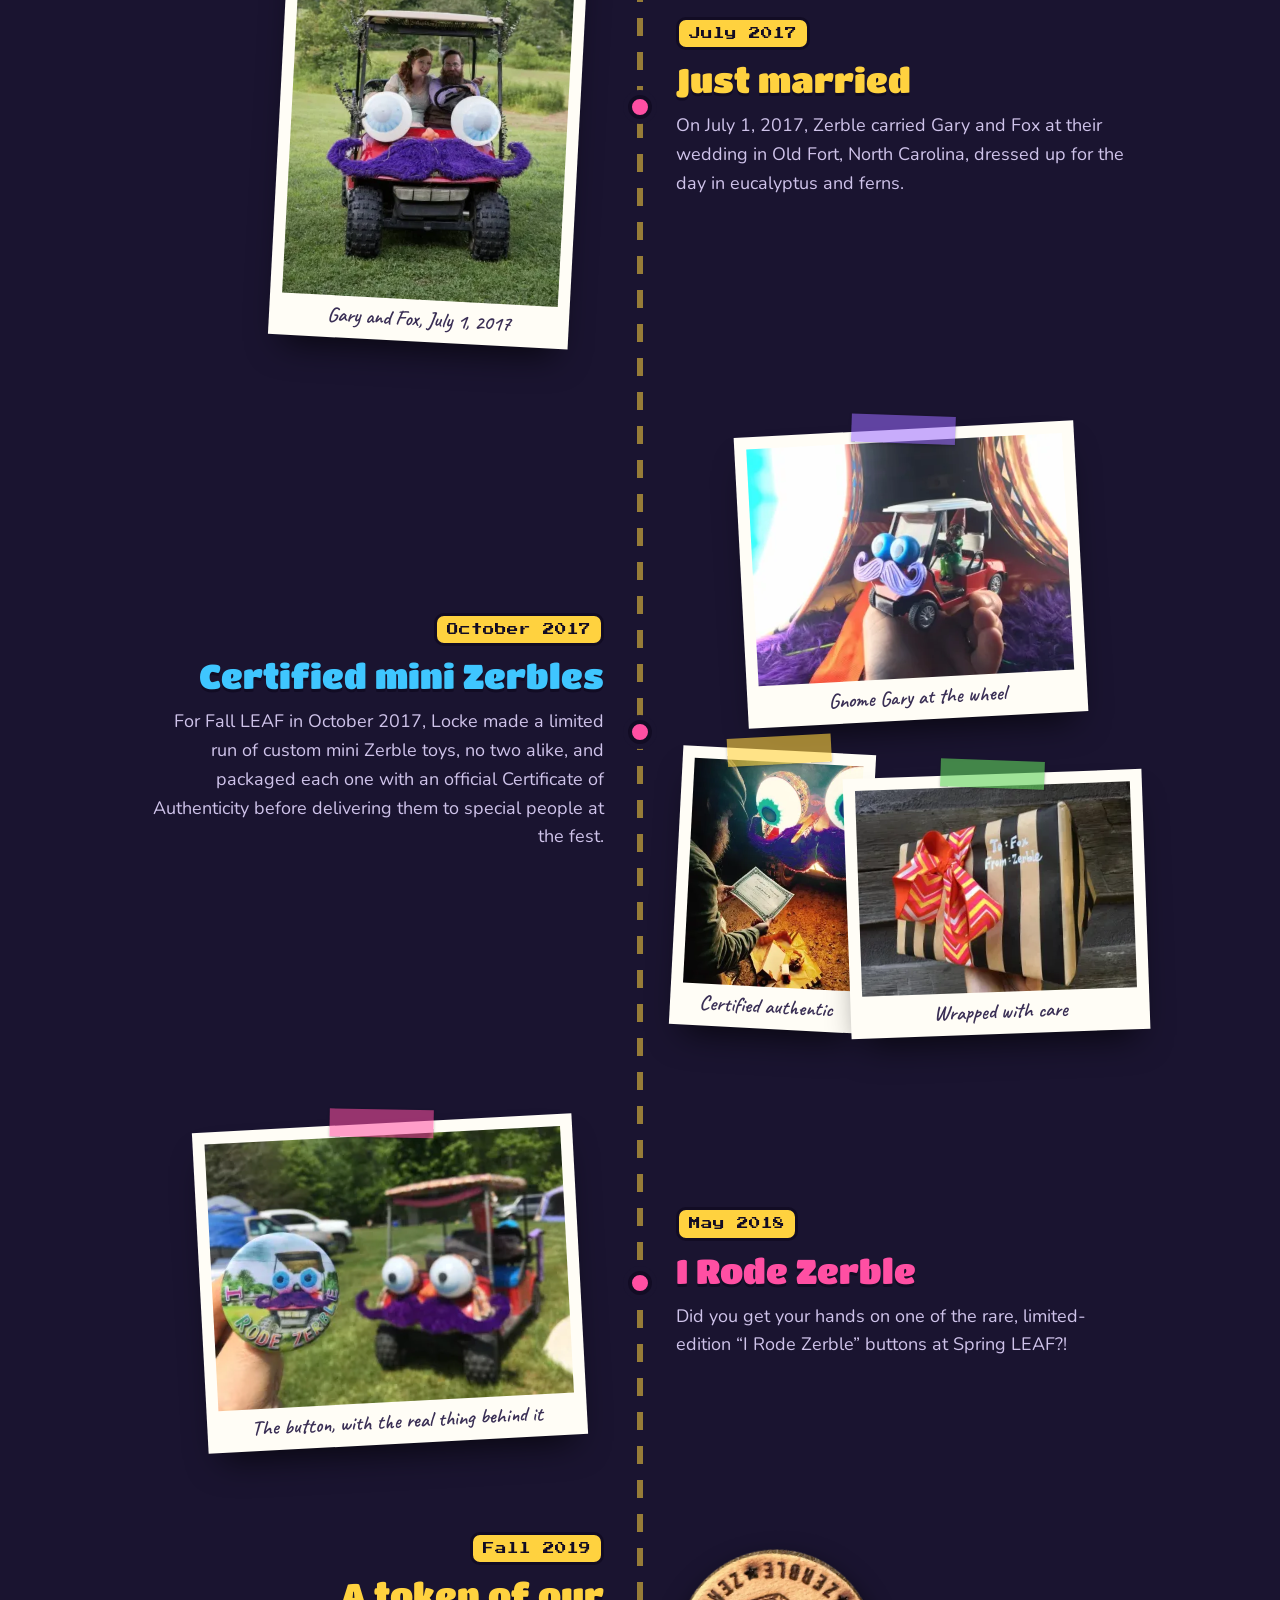
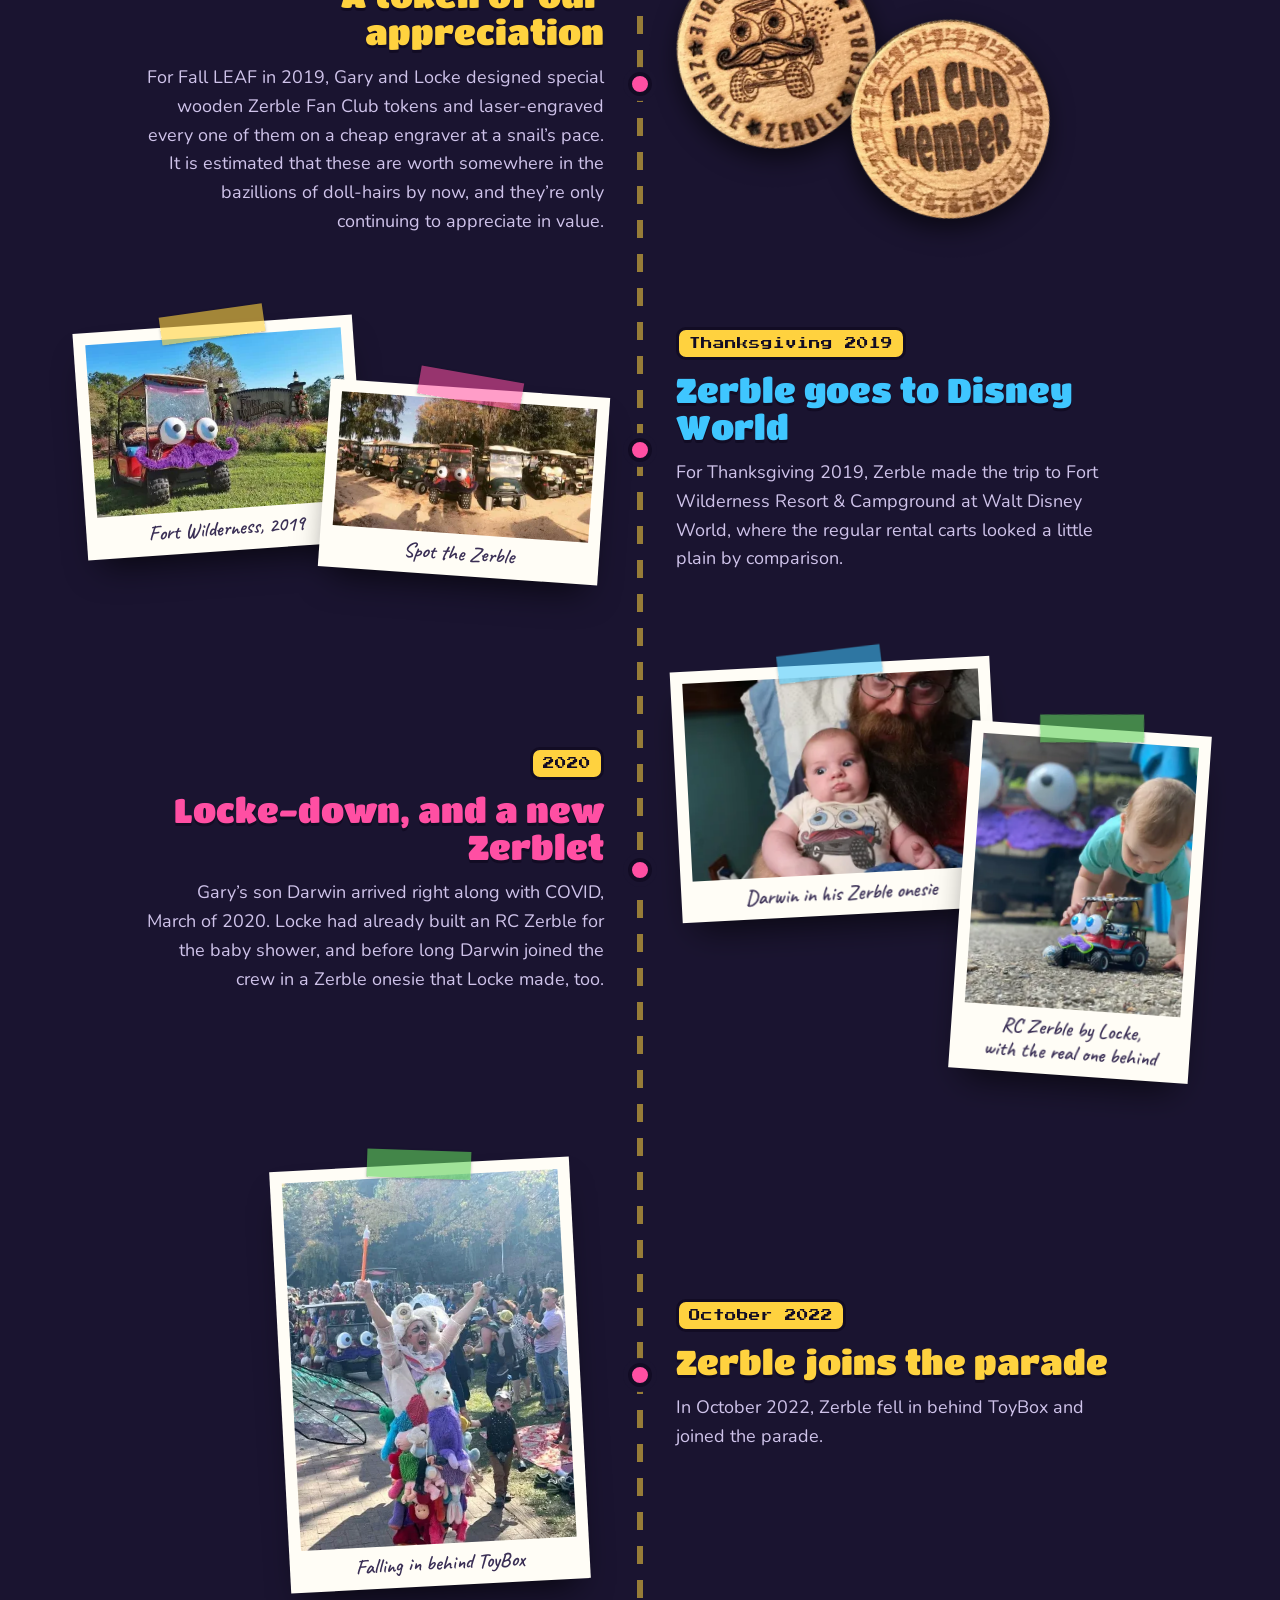
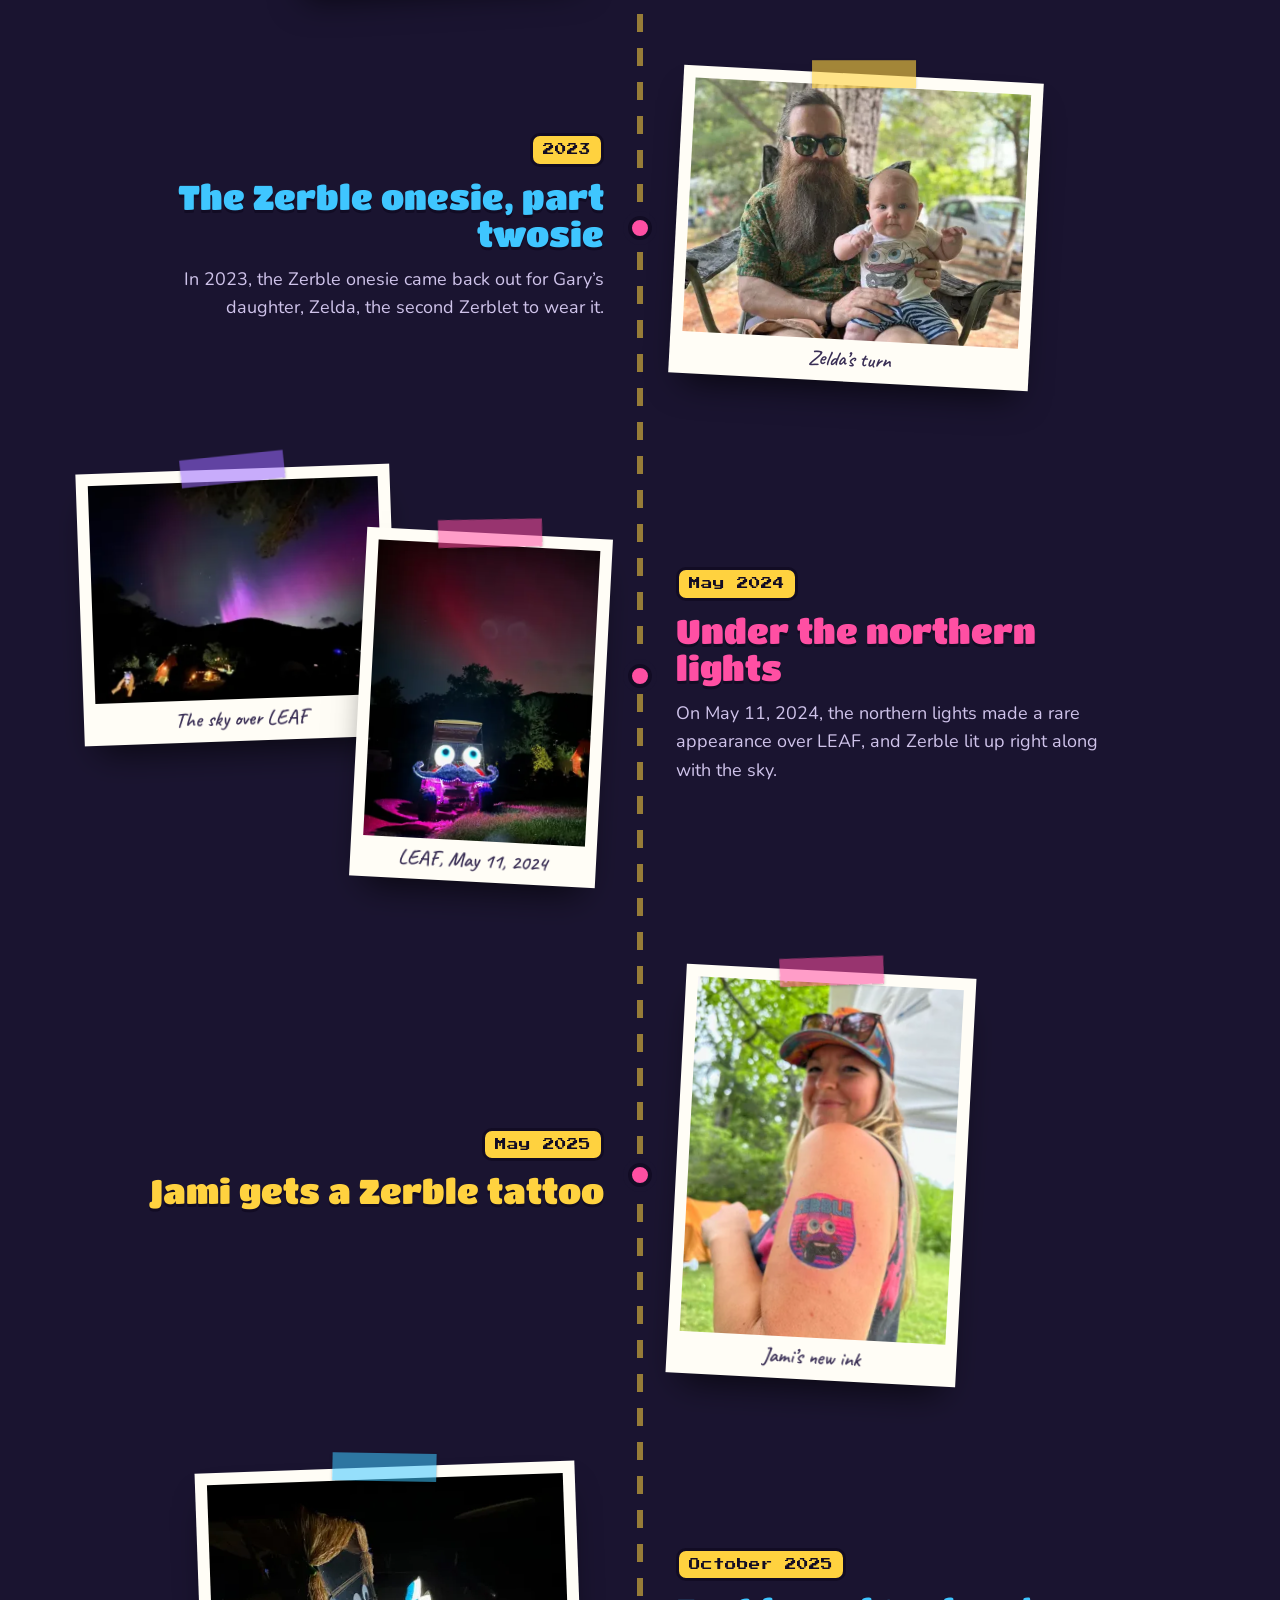
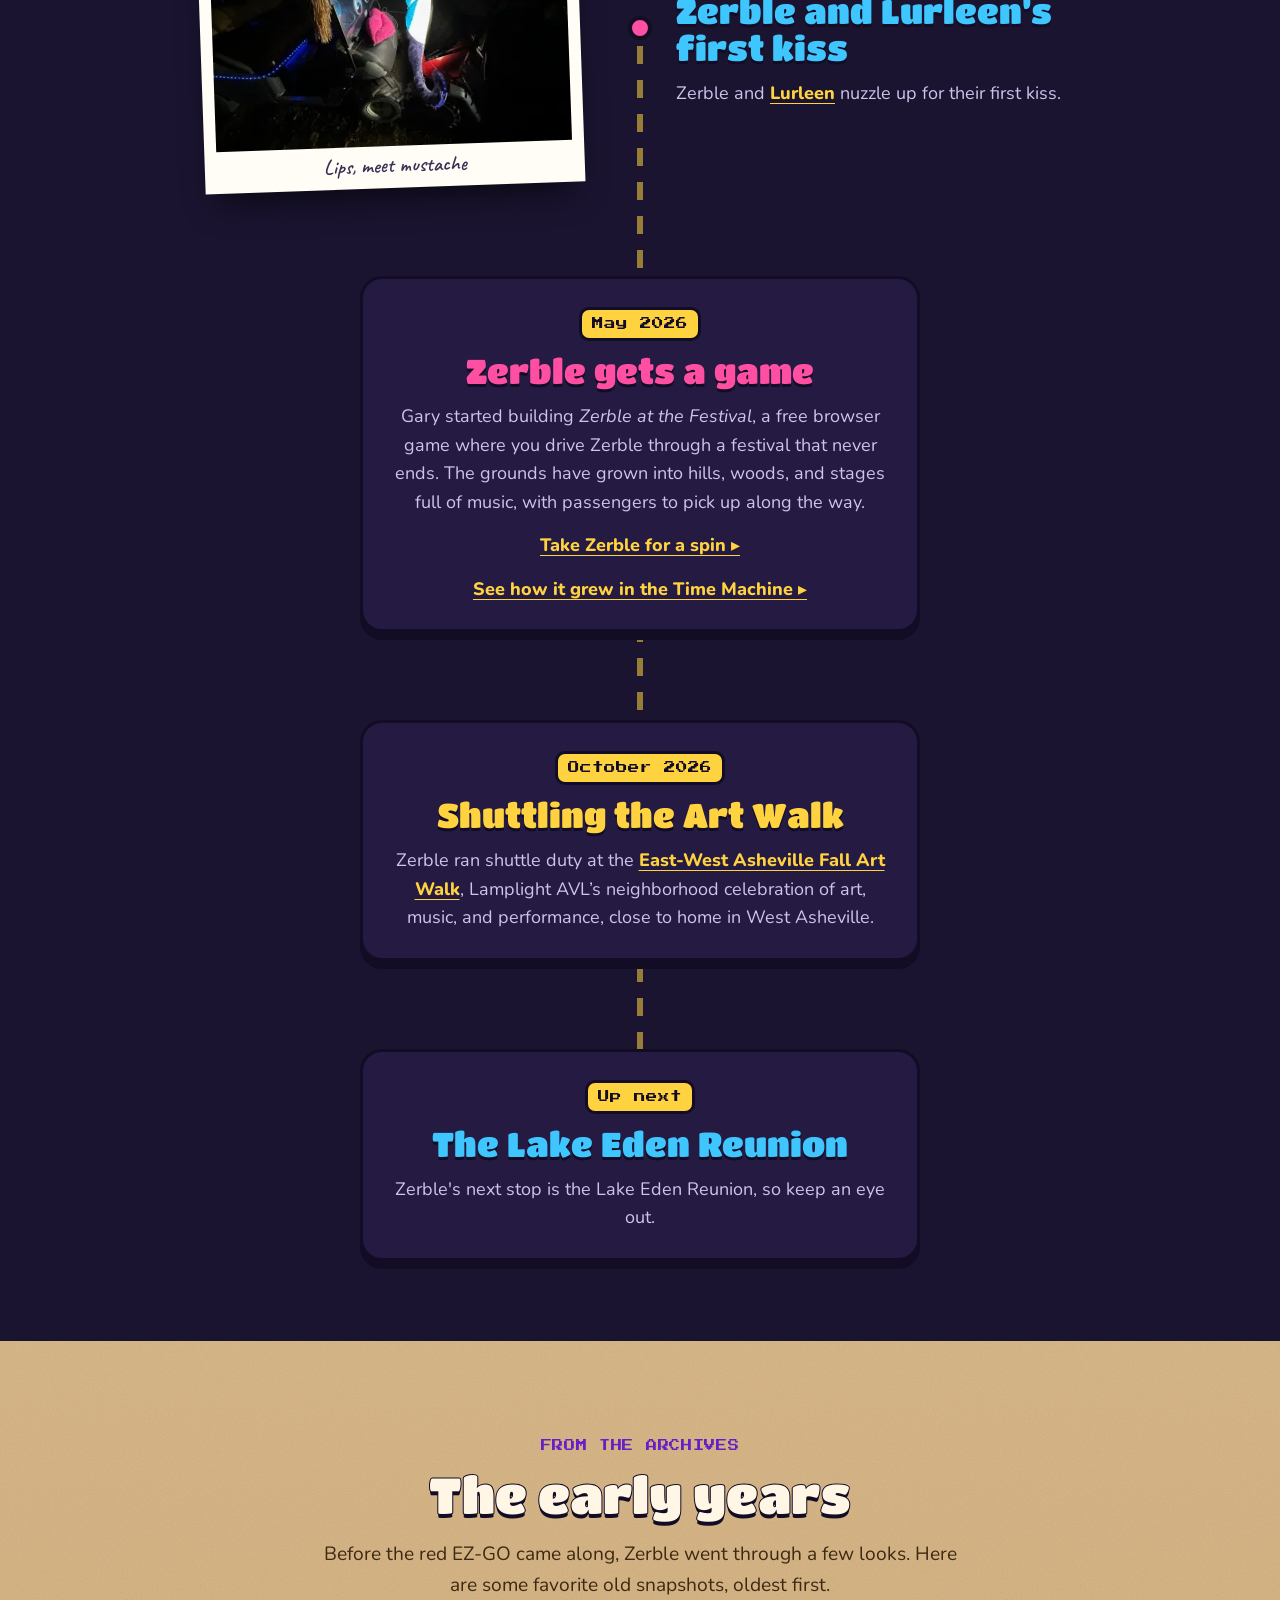
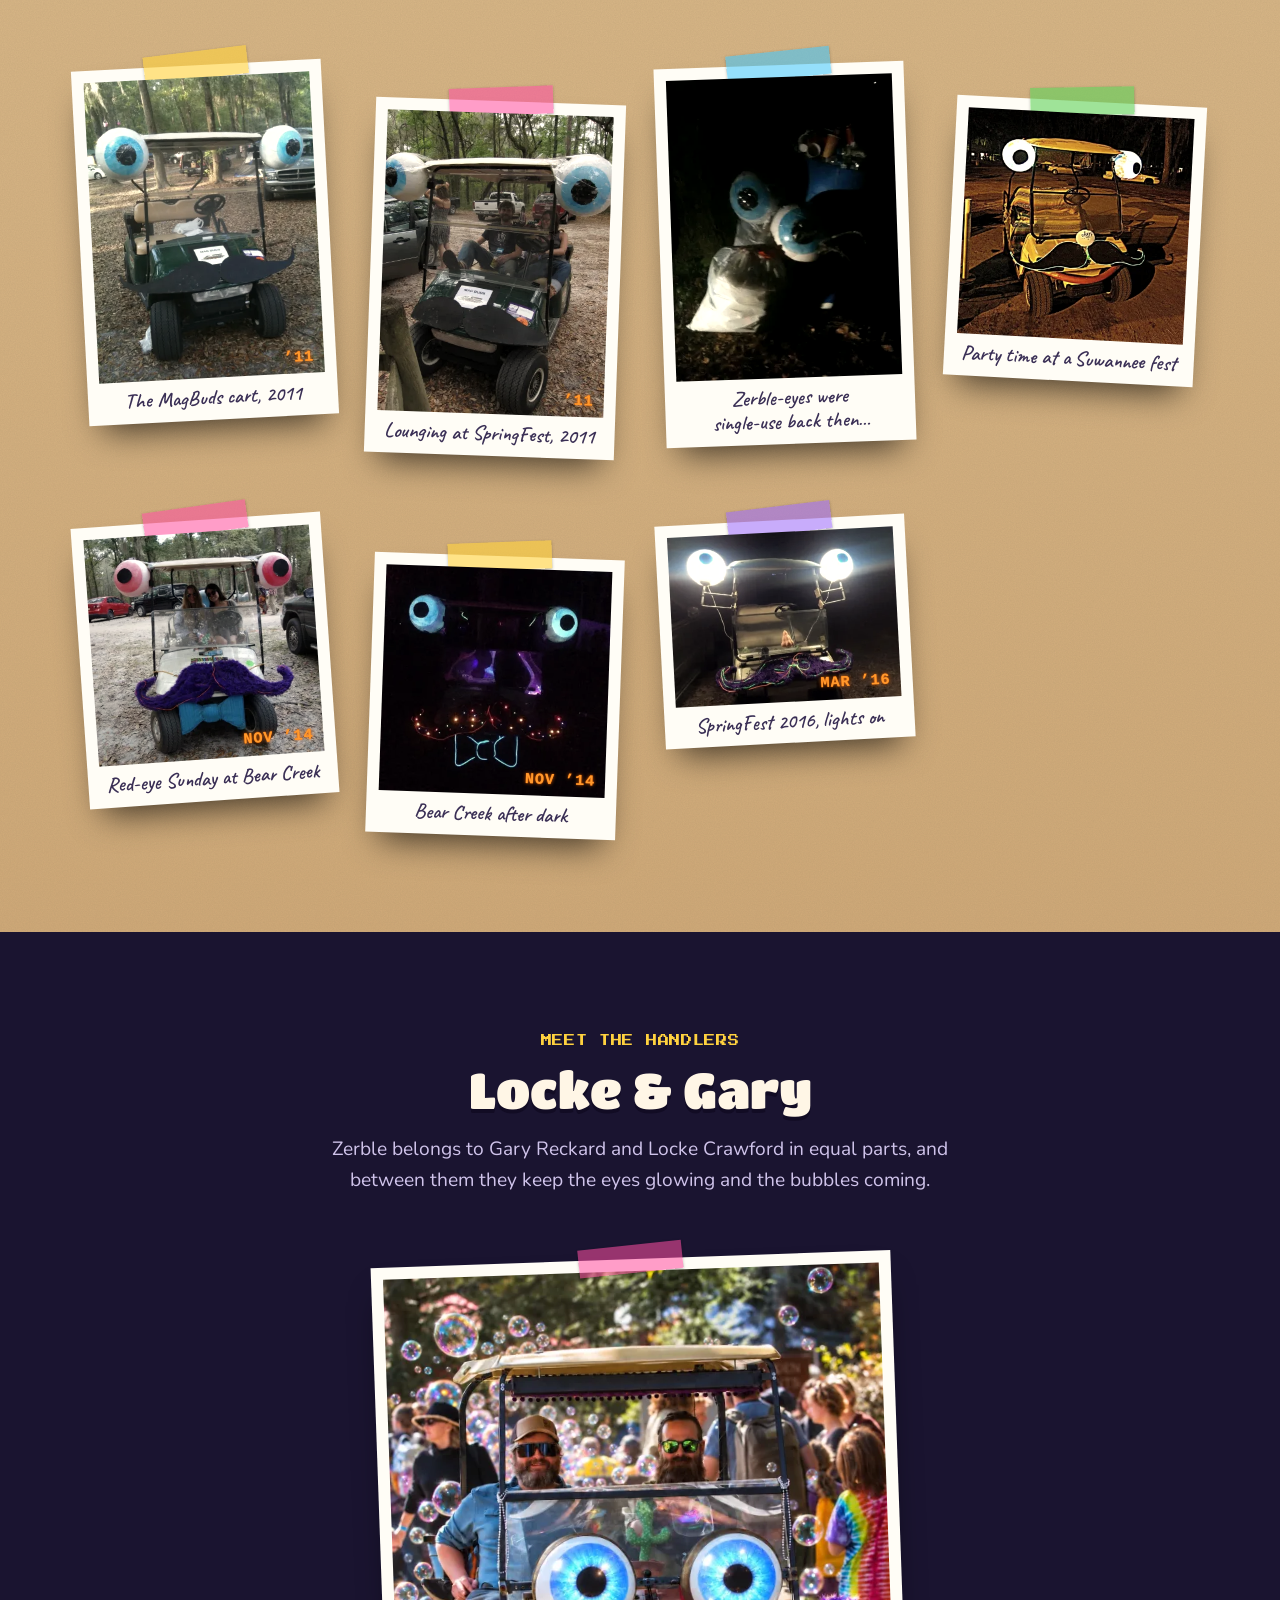
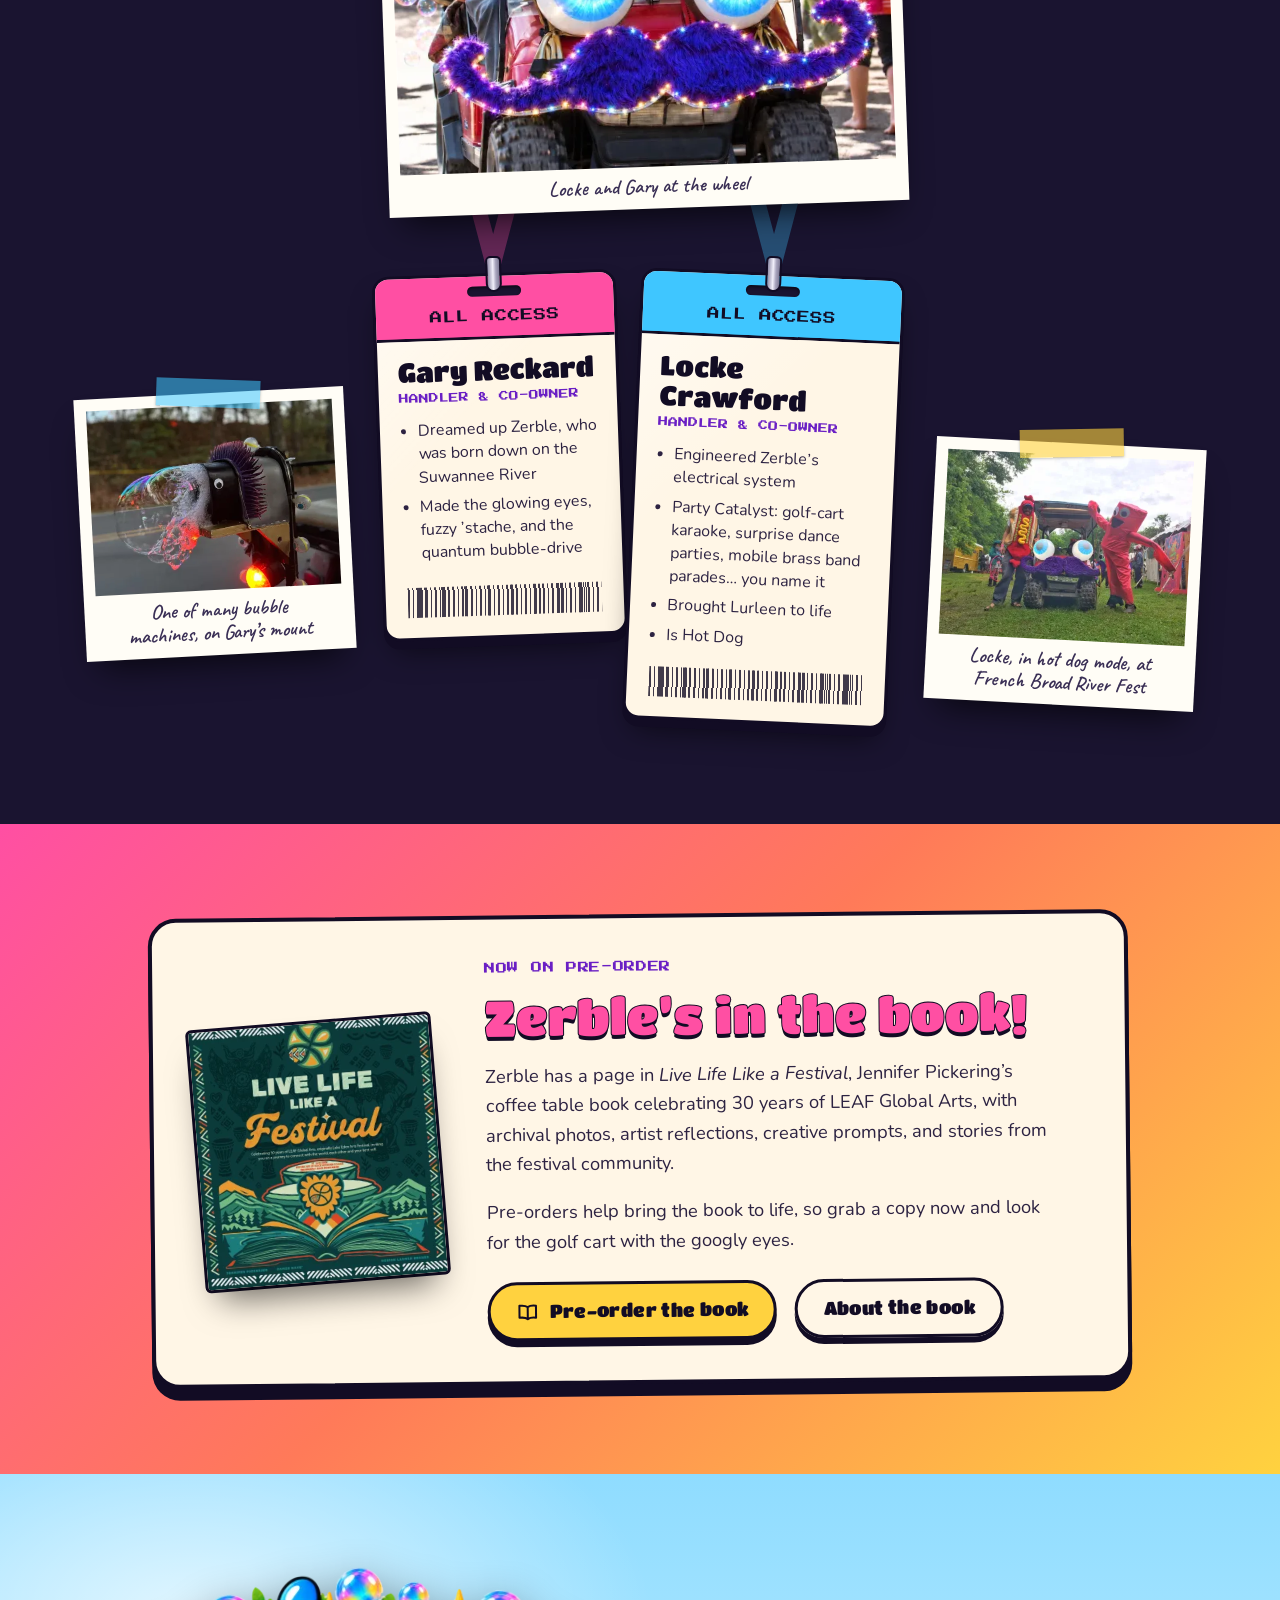
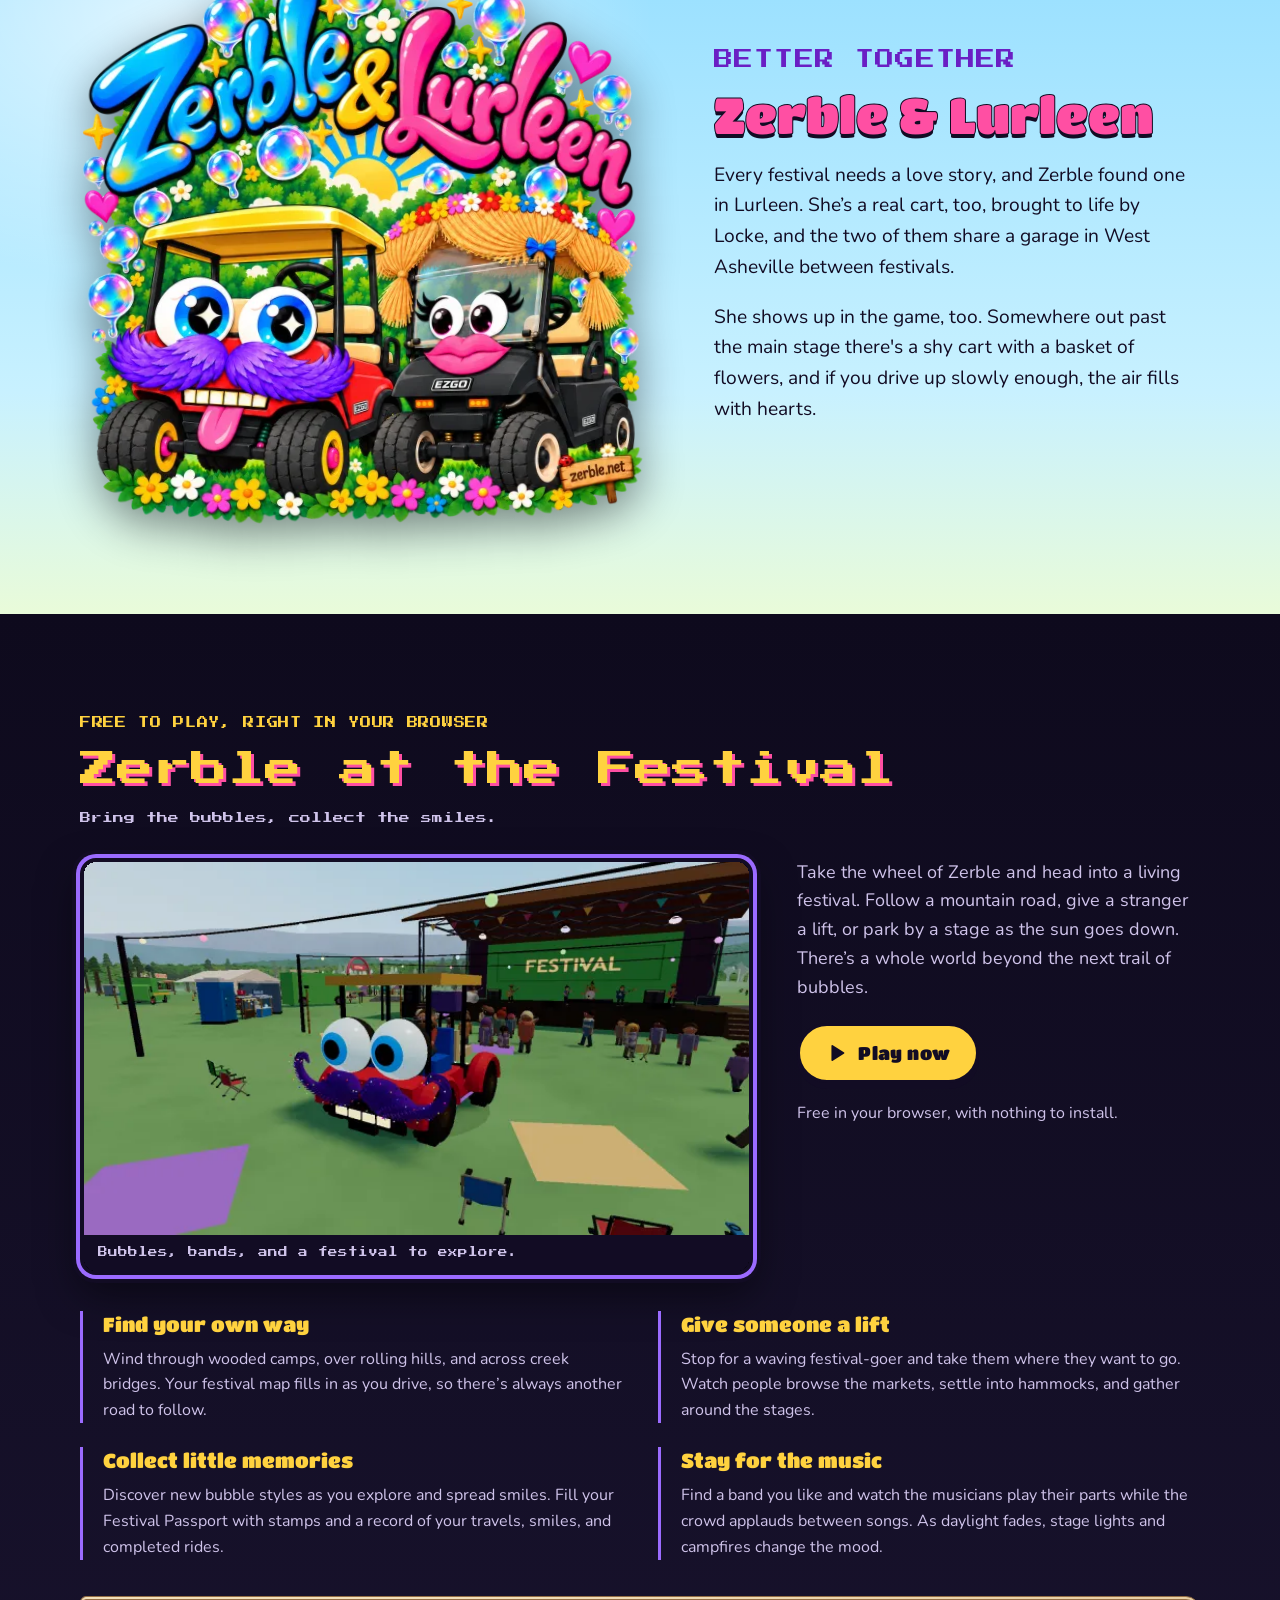
==== commit 397929eb: "Trim controls and archive progress details from game promotion" ====
--- a/index.html
+++ b/index.html
@@ -948,7 +948,7 @@
                         <svg viewBox="0 0 24 24" aria-hidden="true" focusable="false"><path fill="currentColor" d="M7 4.5v15a1 1 0 0 0 1.5.86l12-7.5a1 1 0 0 0 0-1.72l-12-7.5A1 1 0 0 0 7 4.5Z"/></svg>
                         Play now
                     </a>
-                    <p class="game-controls">Free in your browser, with nothing to install. Drive with WASD on a keyboard, or turn your phone sideways and use the on-screen thumbstick.</p>
+                    <p class="game-controls">Free in your browser, with nothing to install.</p>
                 </div>
                 <ul class="game-features" aria-label="Around the festival">
                     <li>
@@ -973,7 +973,7 @@
                         <p class="eyebrow">Take the scenic route through time</p>
                         <h3 id="time-machine-title">The Time Machine</h3>
                         <p>Follow the Time Machine&rsquo;s road through earlier versions of the game, and see how a little bubble cart became a whole festival.</p>
-                        <p>Pick a date and press Play to try the game as it was then. Each visit starts fresh, and your progress lasts only until you leave or reload.</p>
+                        <p>Pick a date and press Play to try the game as it was then.</p>
                         <a class="text-link" href="https://game-archive.zerble.net/" data-ga="time_machine_section">Explore the Time Machine &#9656;</a>
                     </div>
                     <div class="time-machine-stub">
